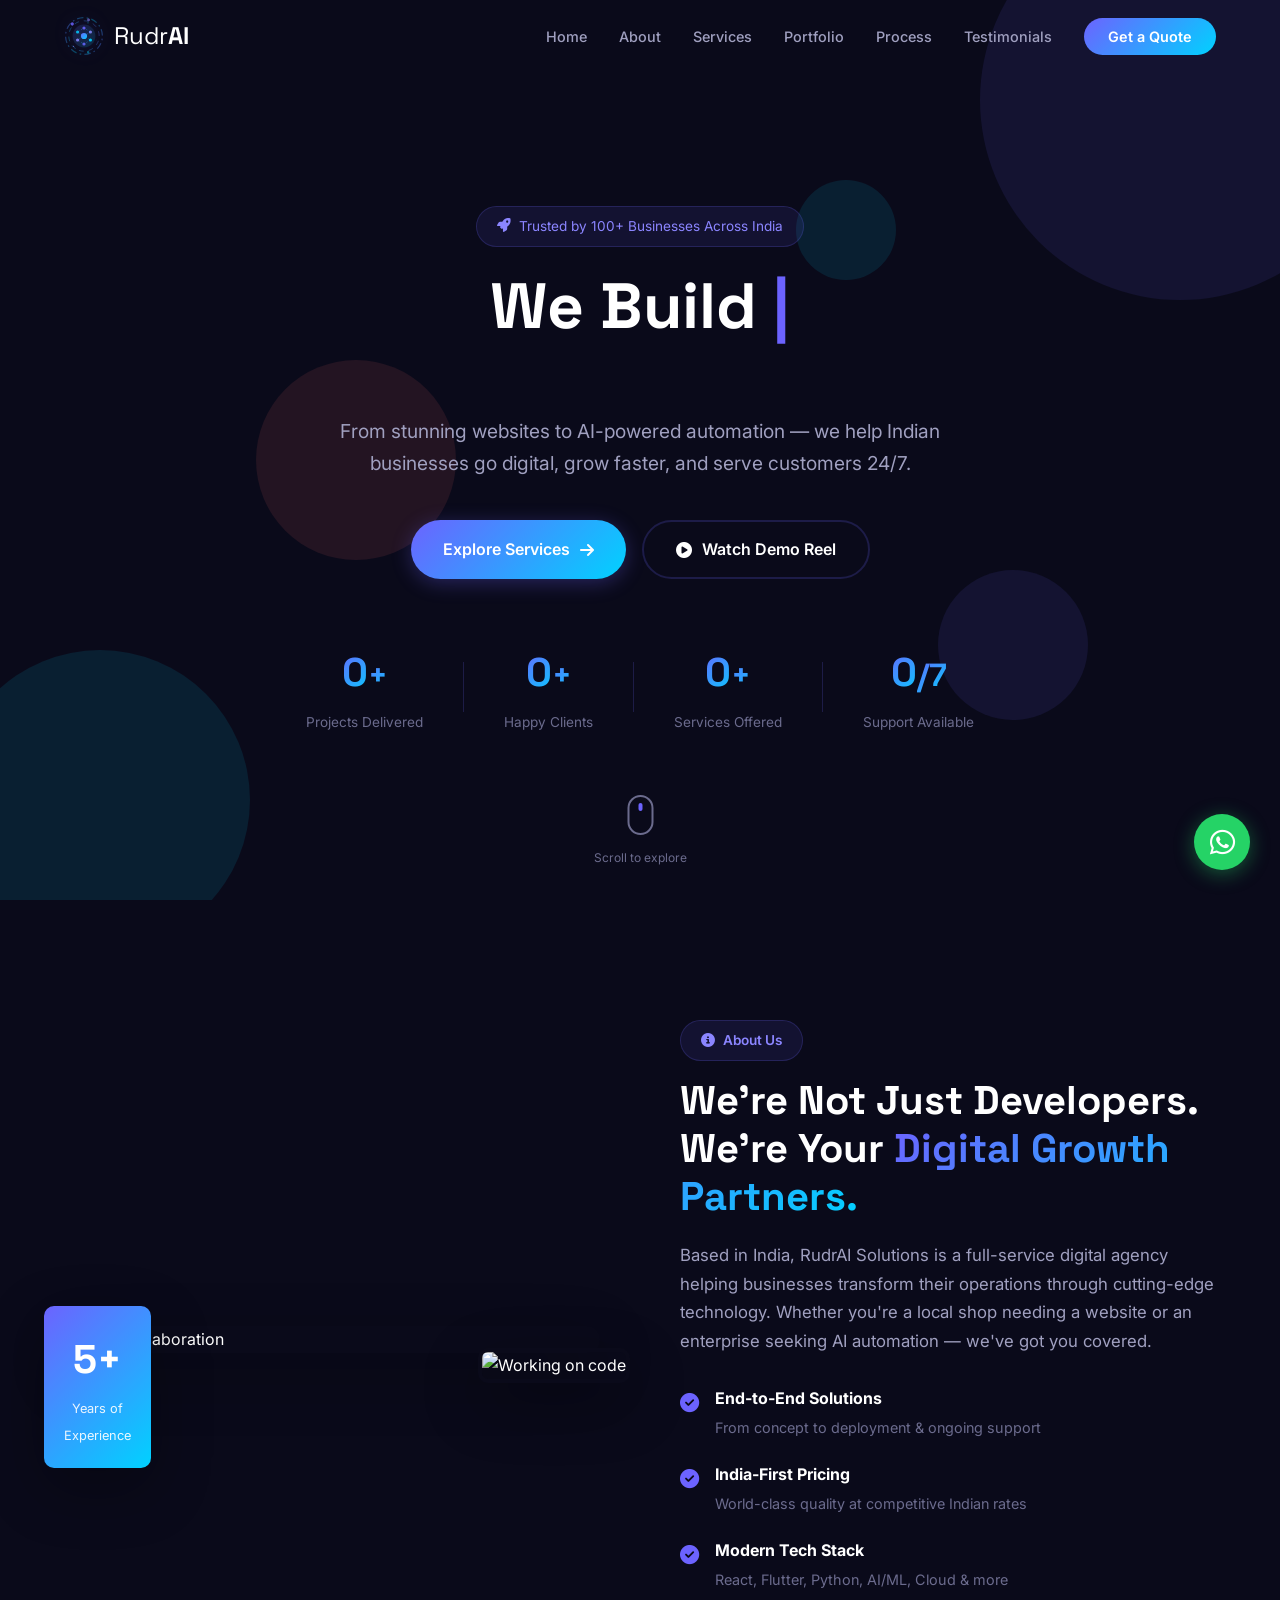
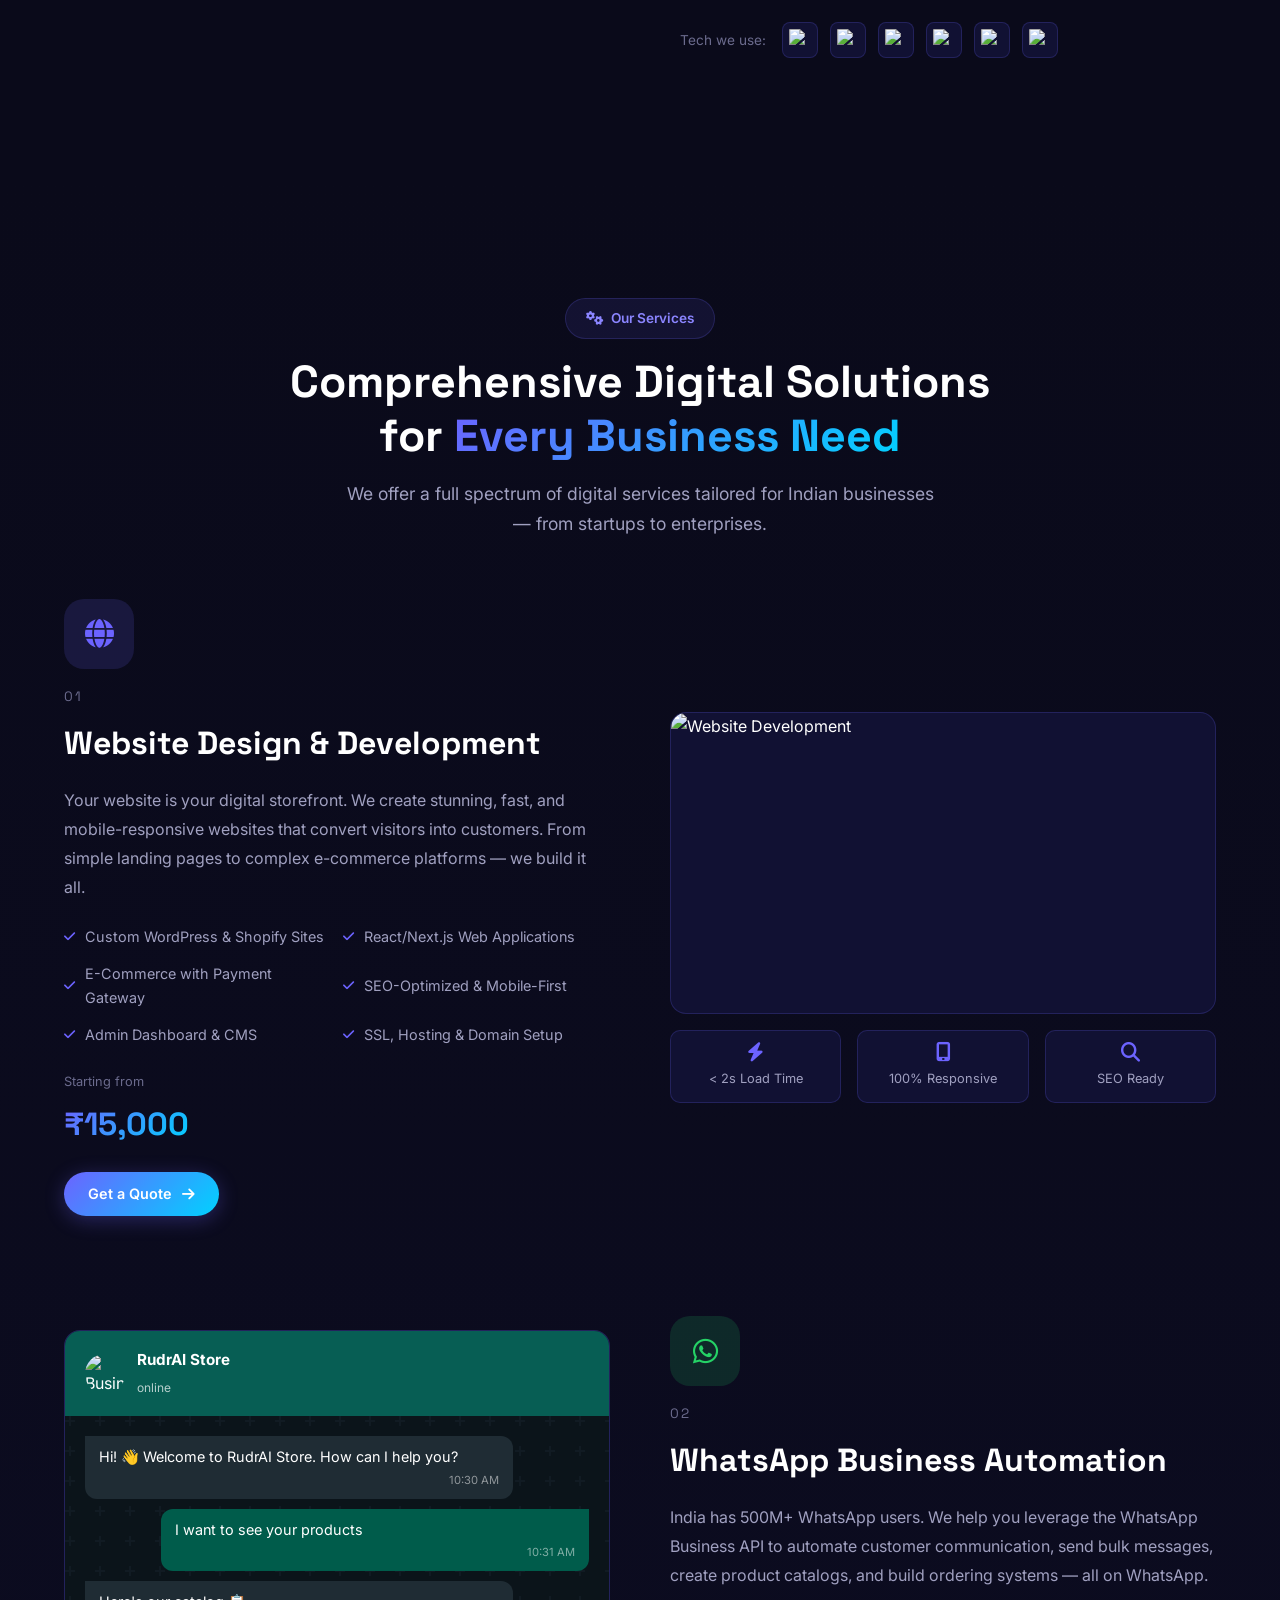
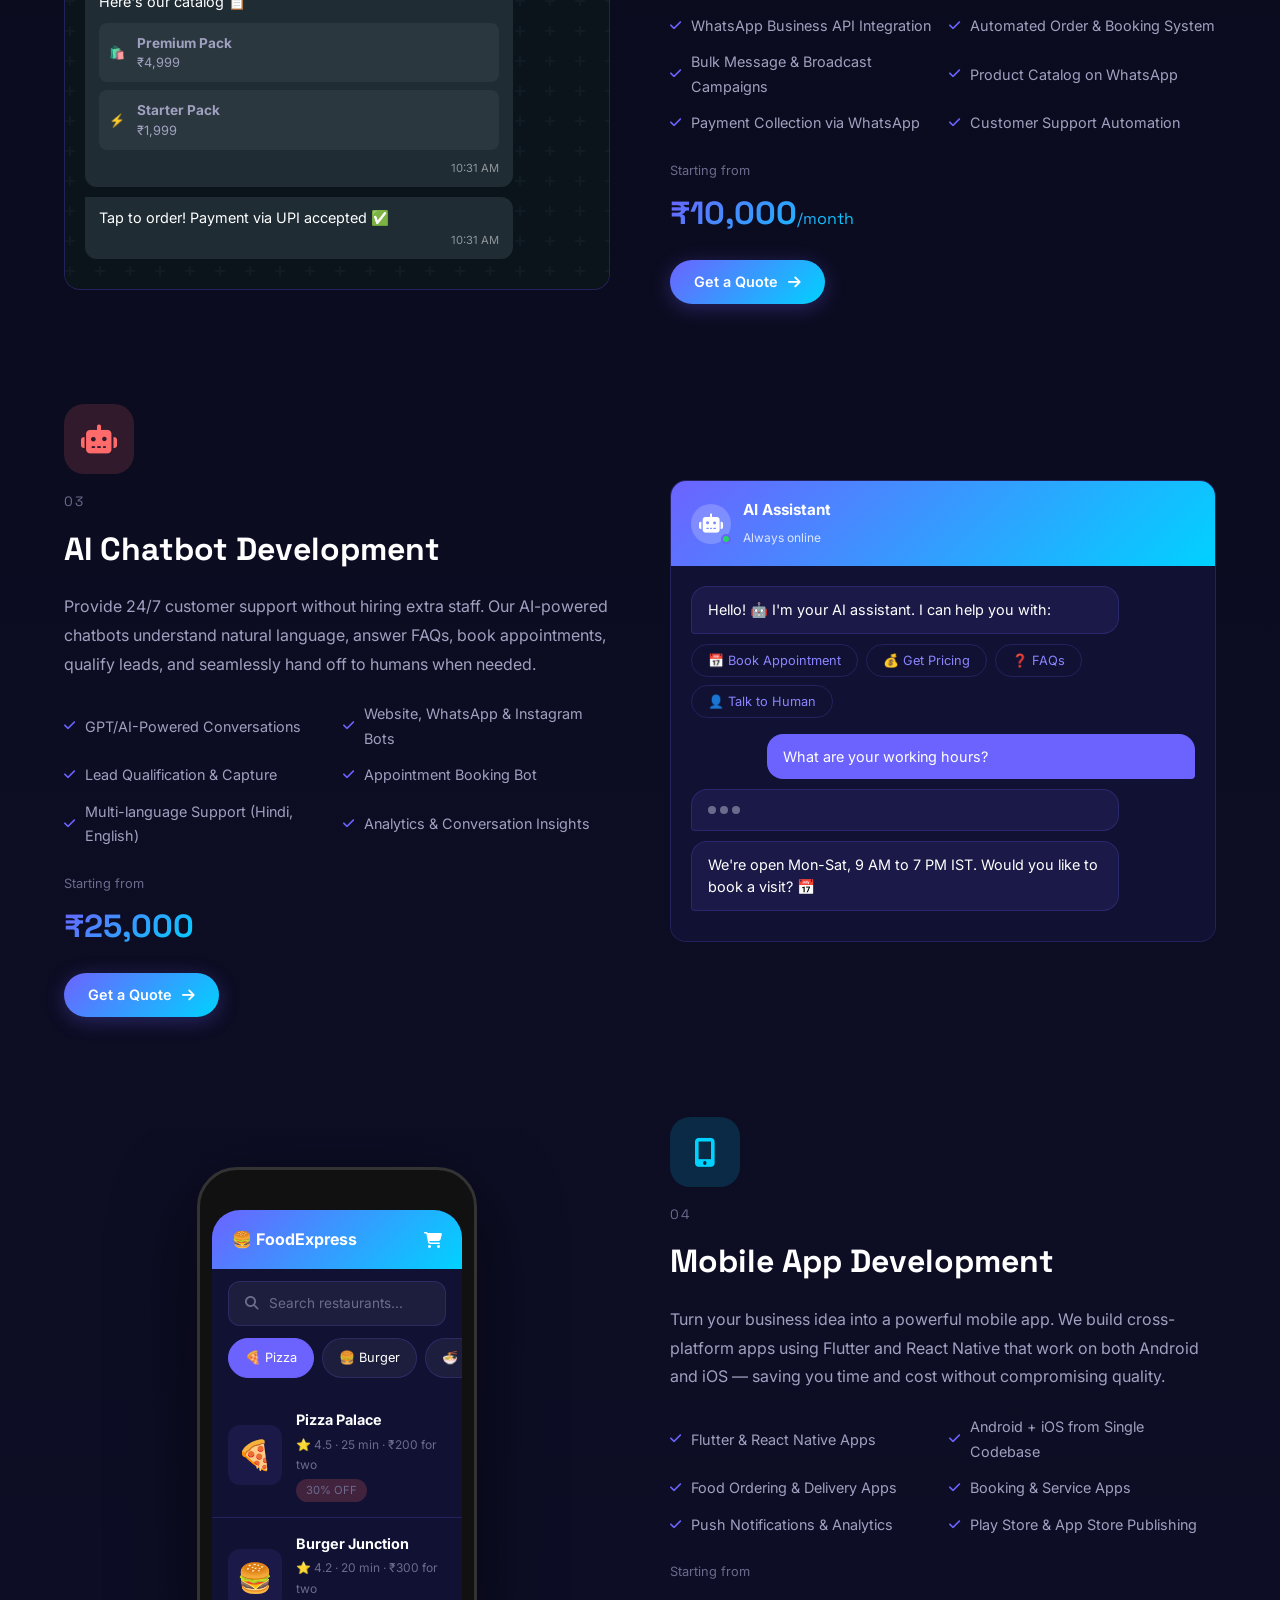
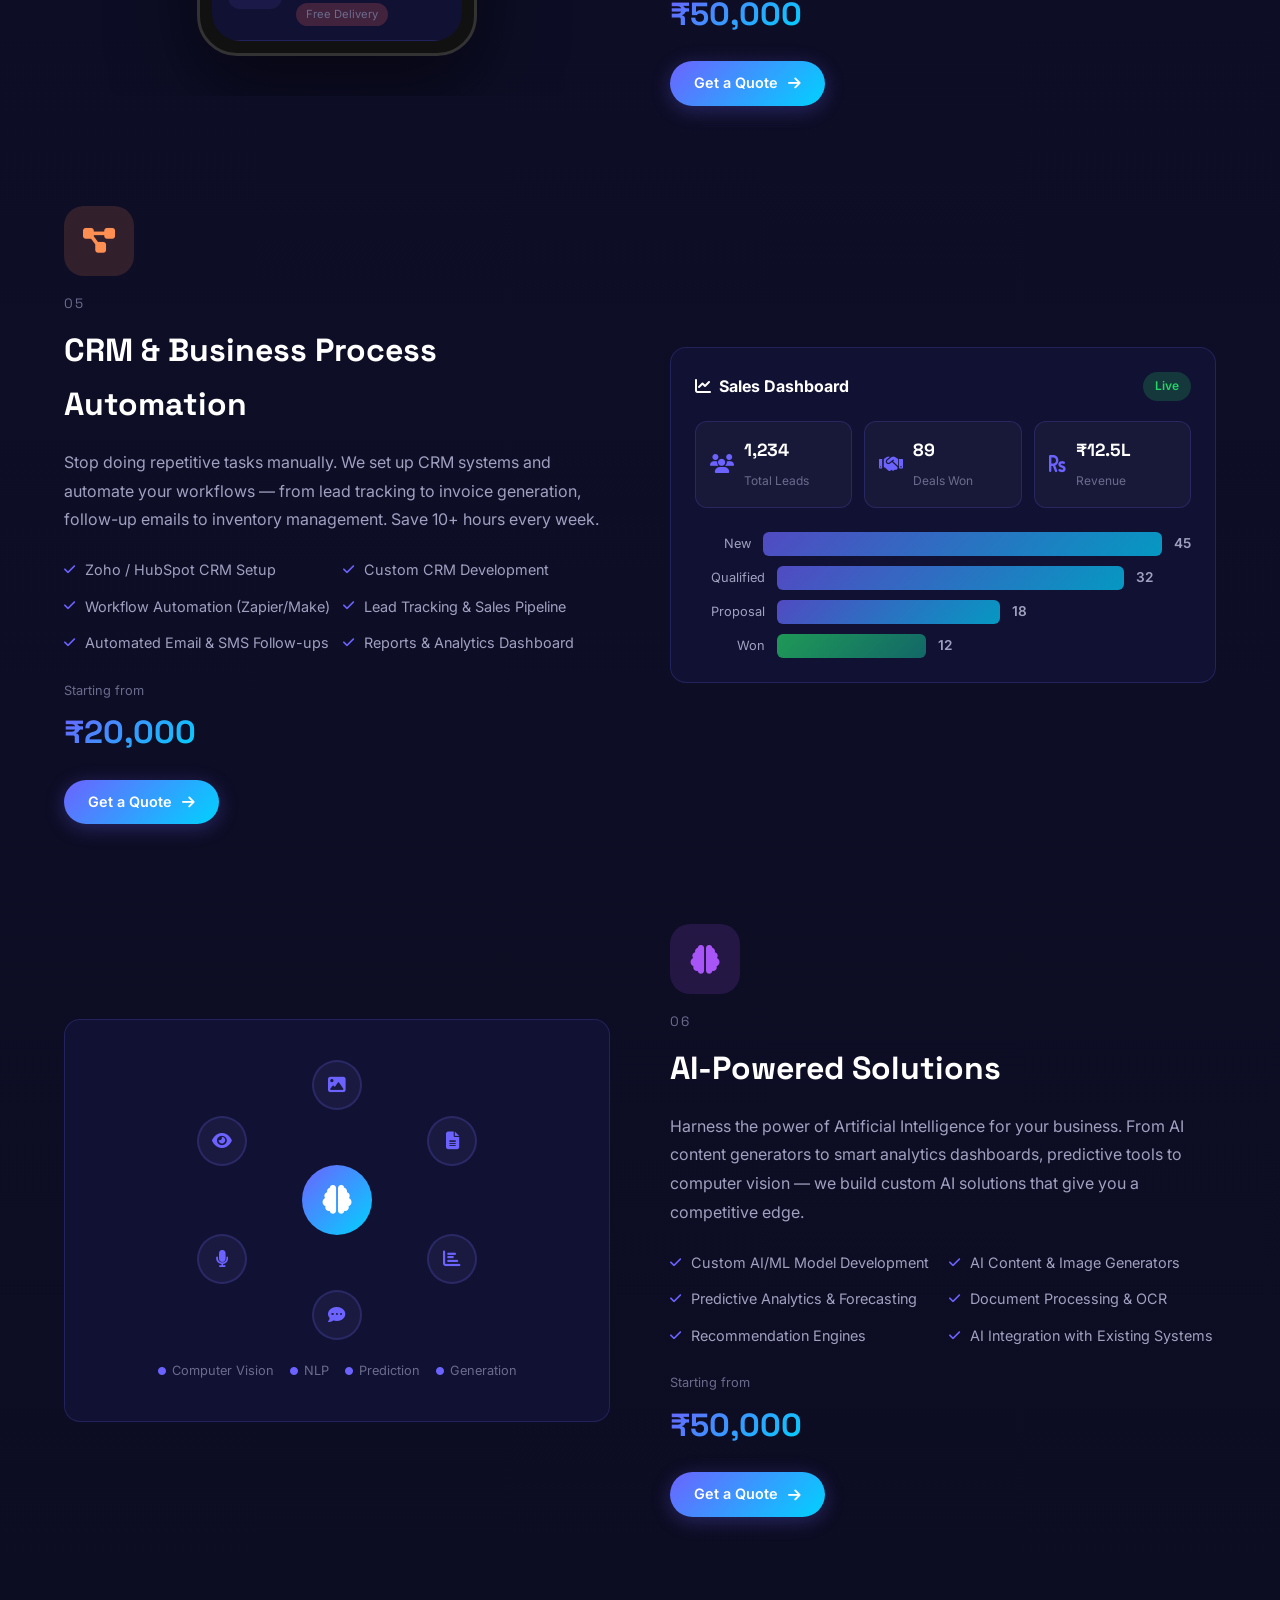
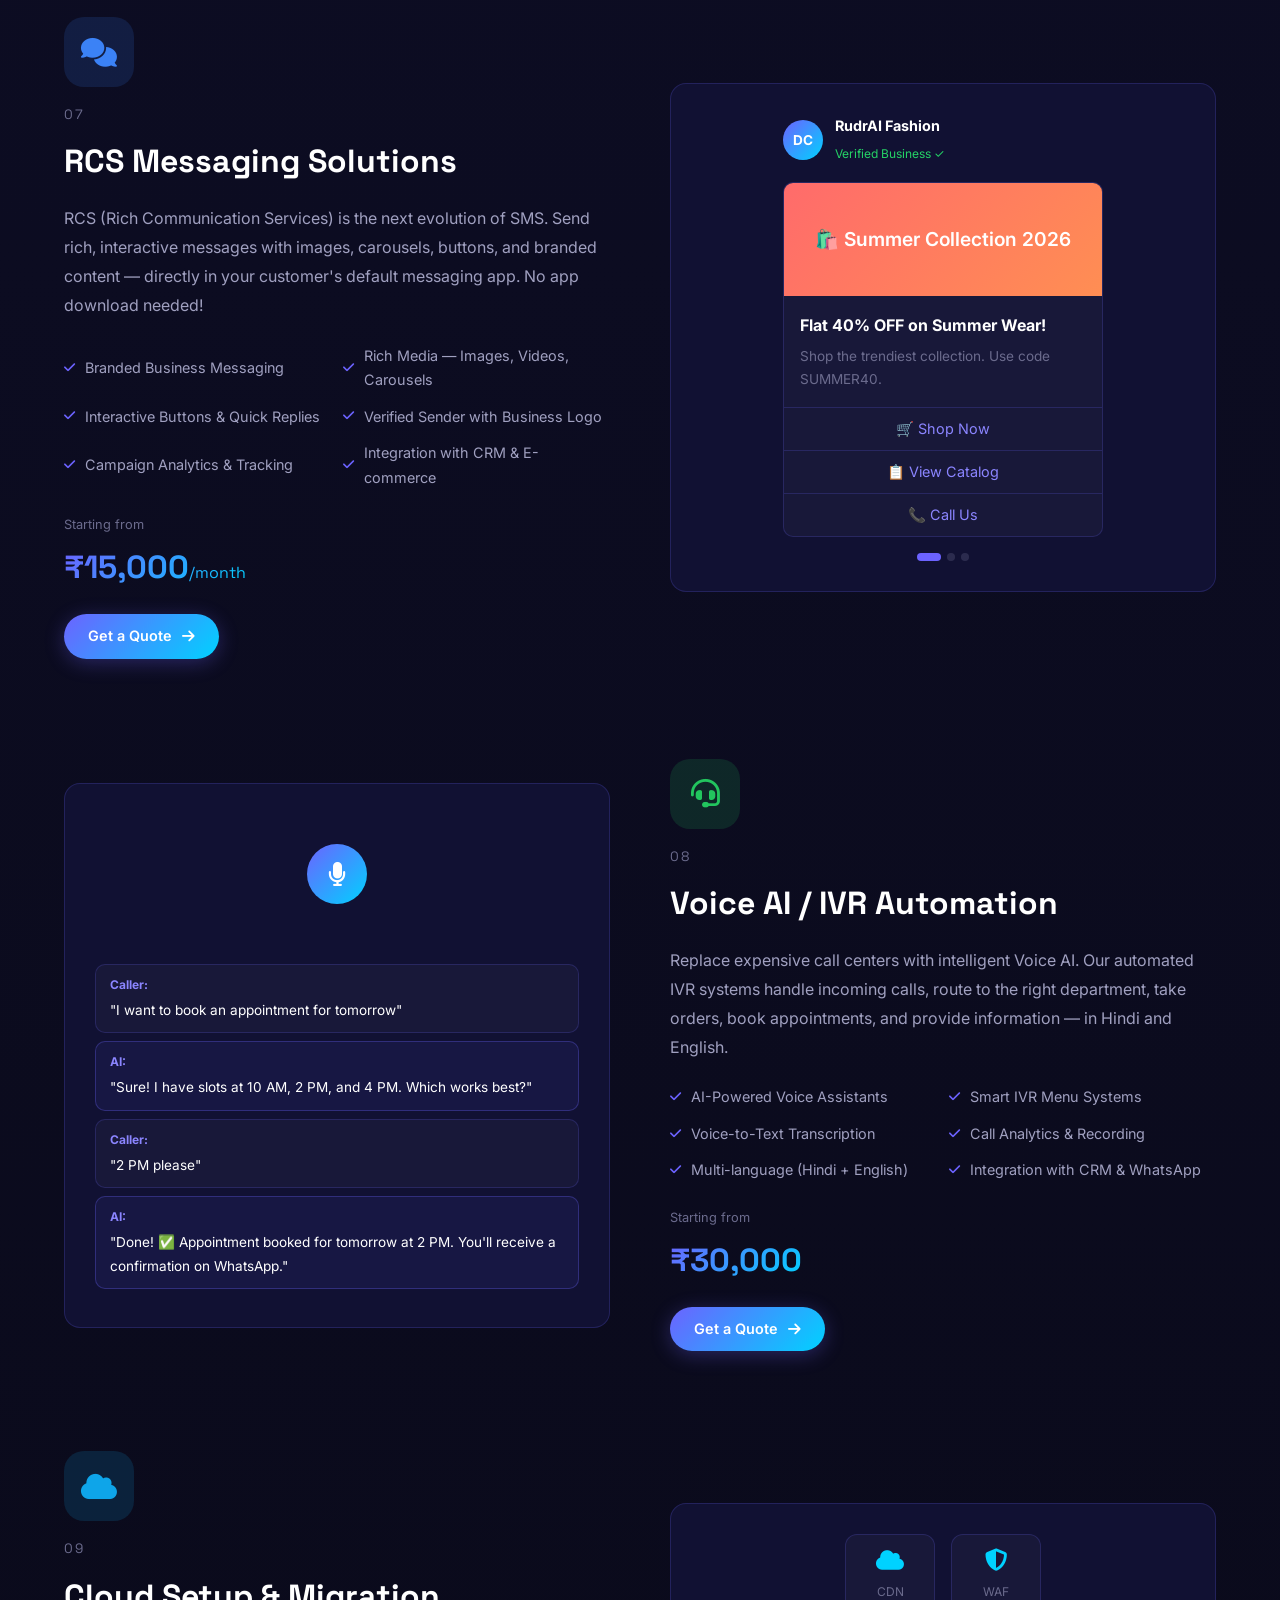
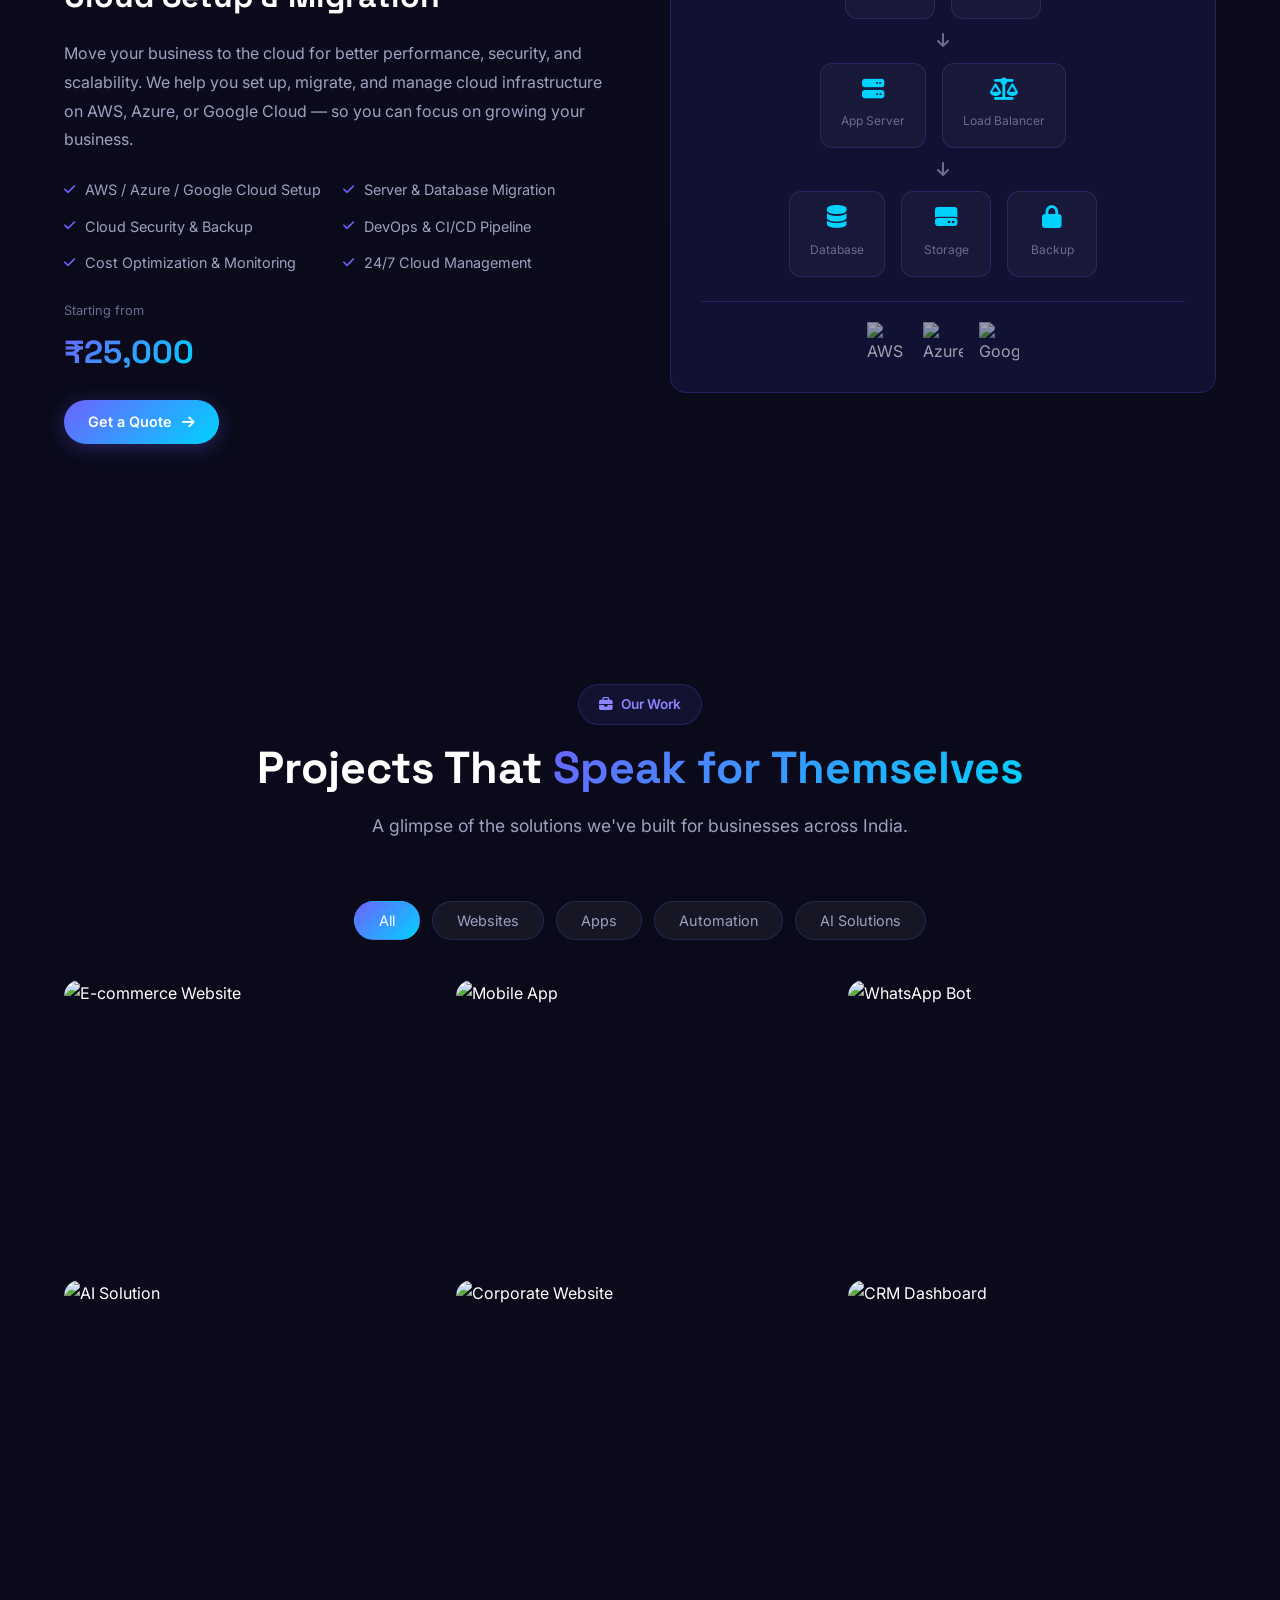
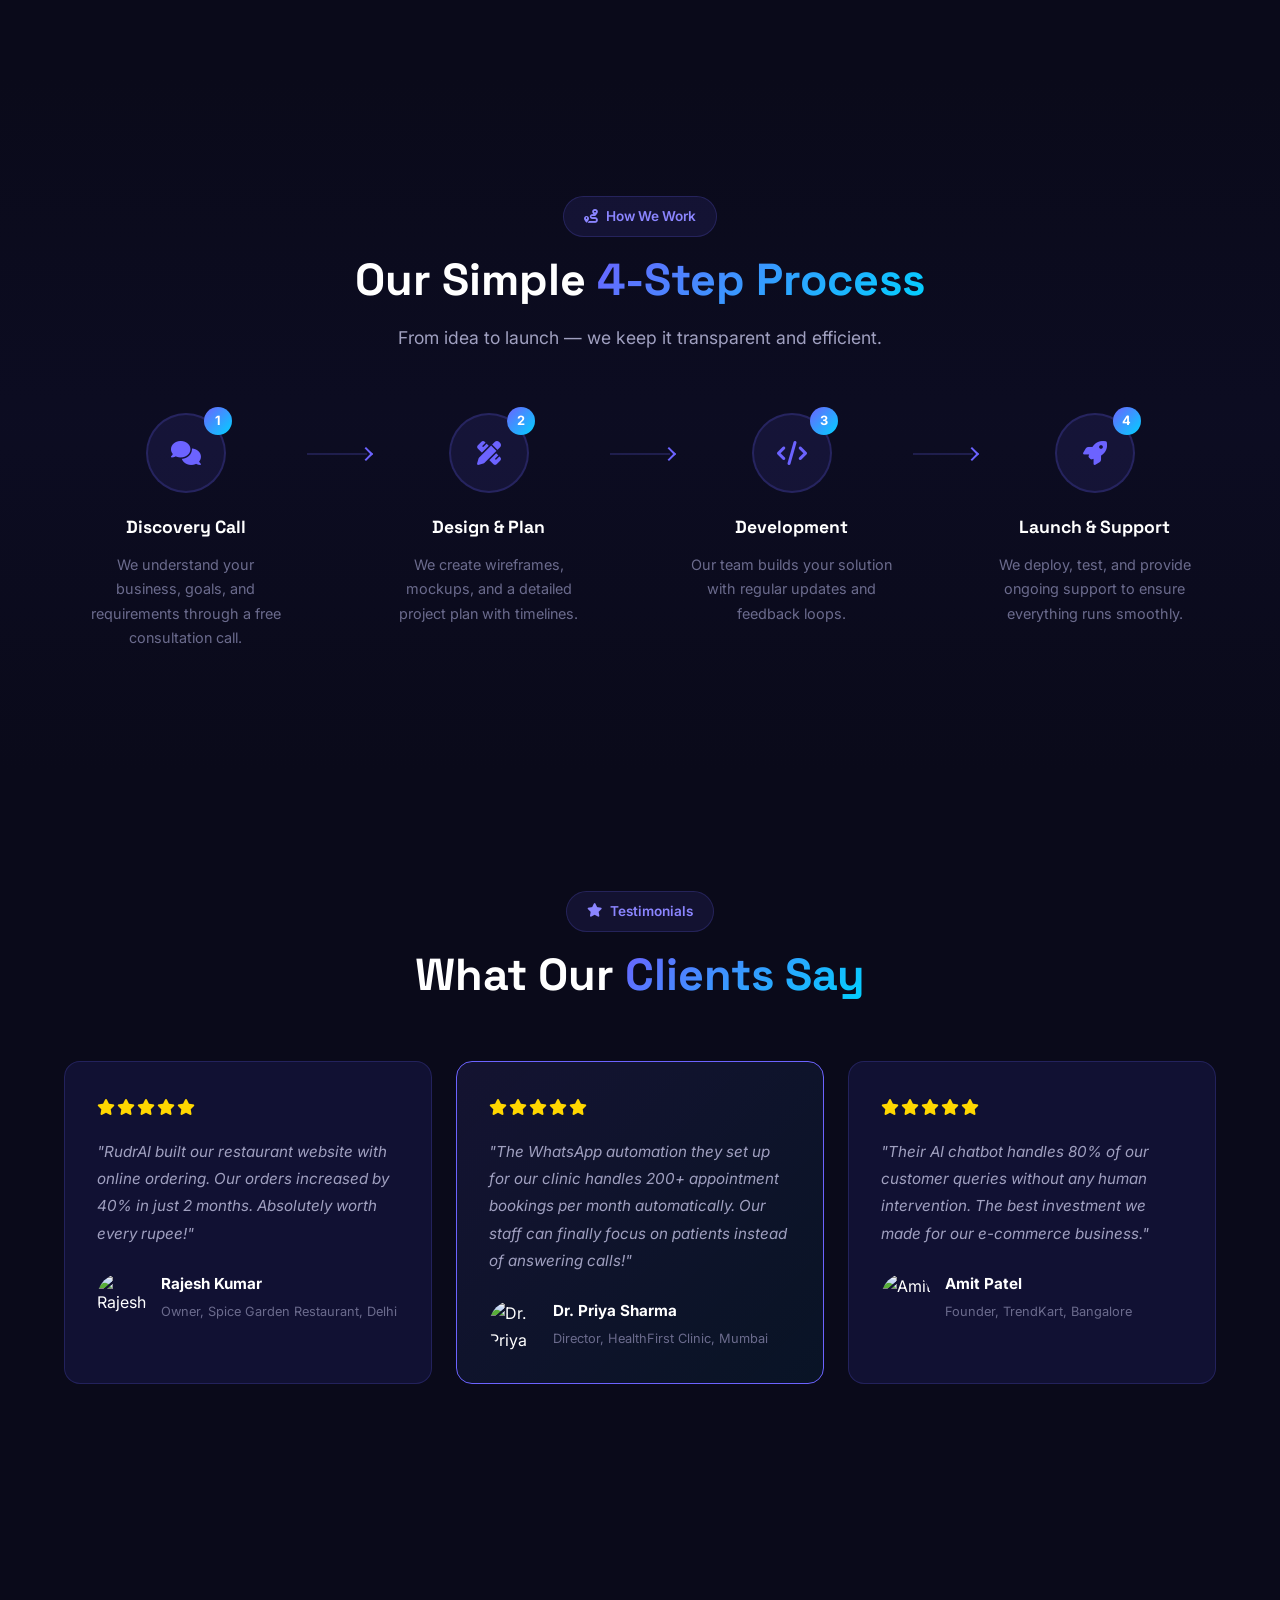
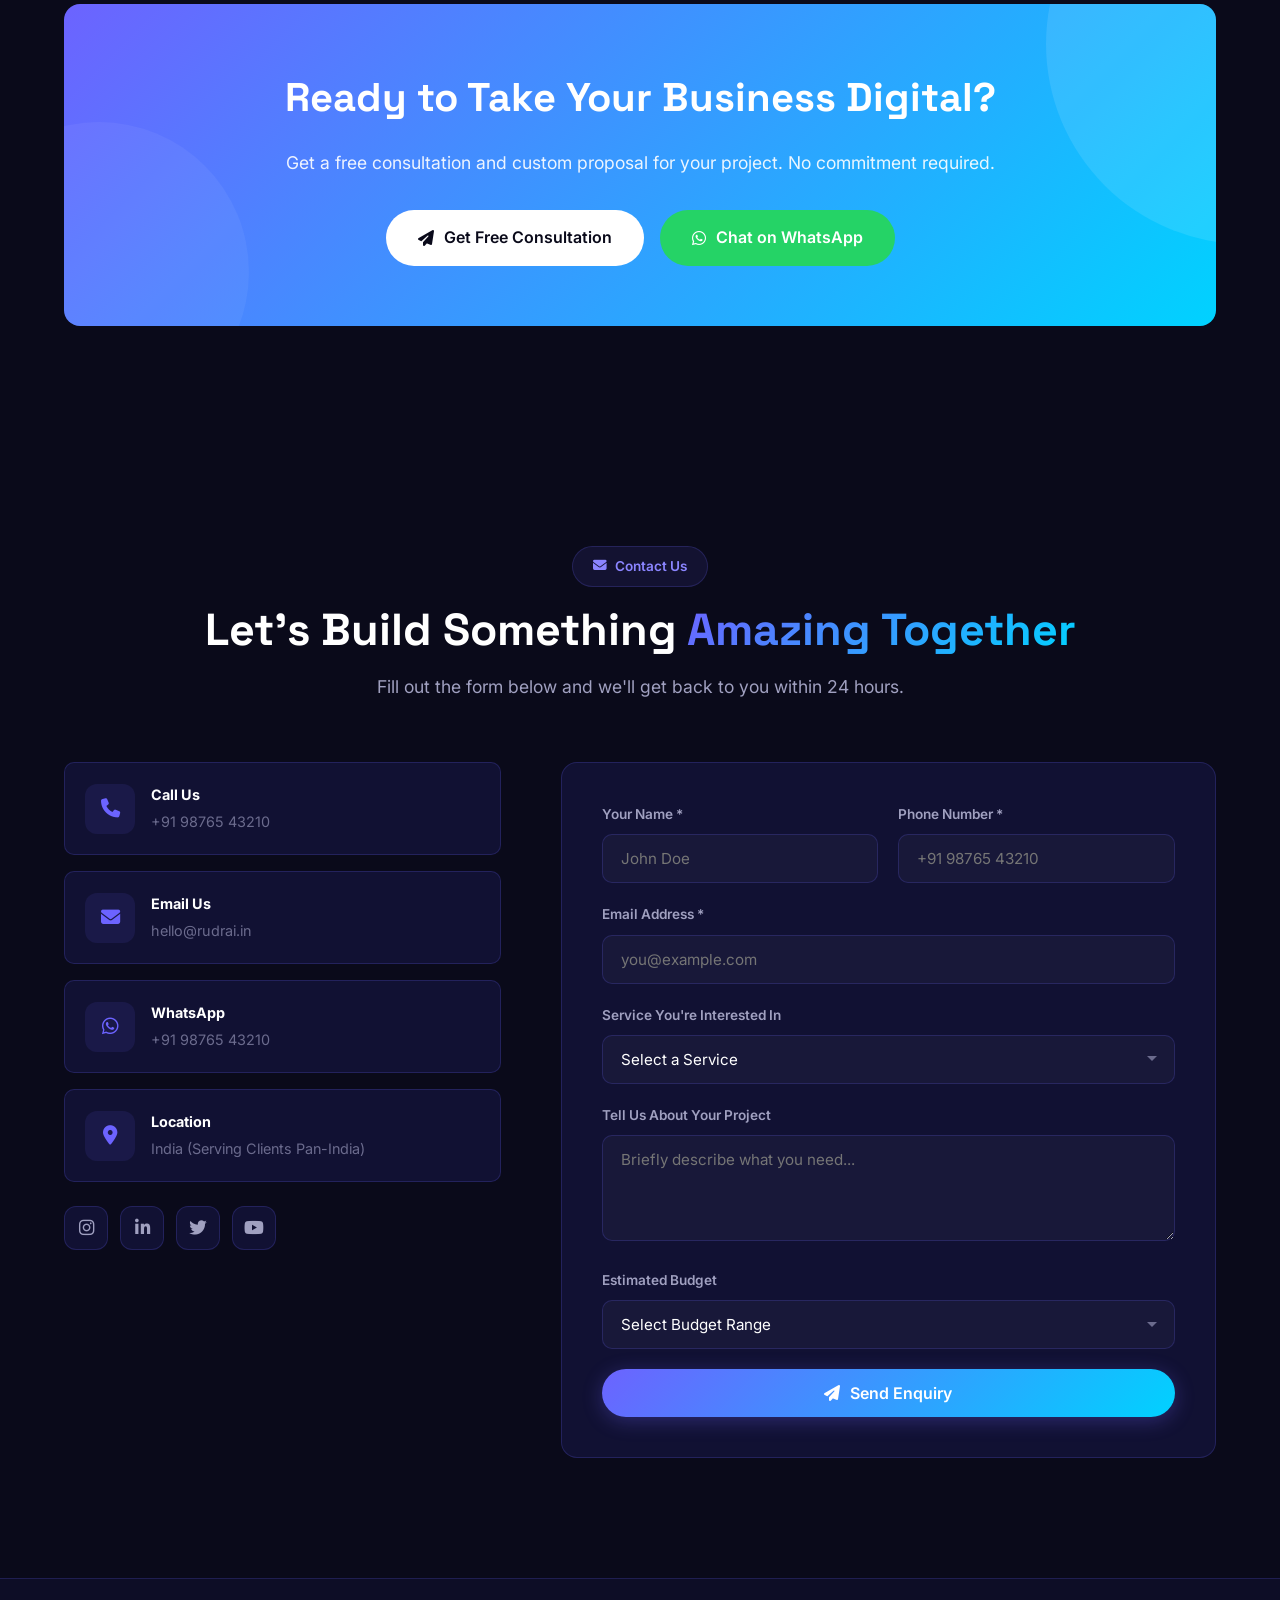
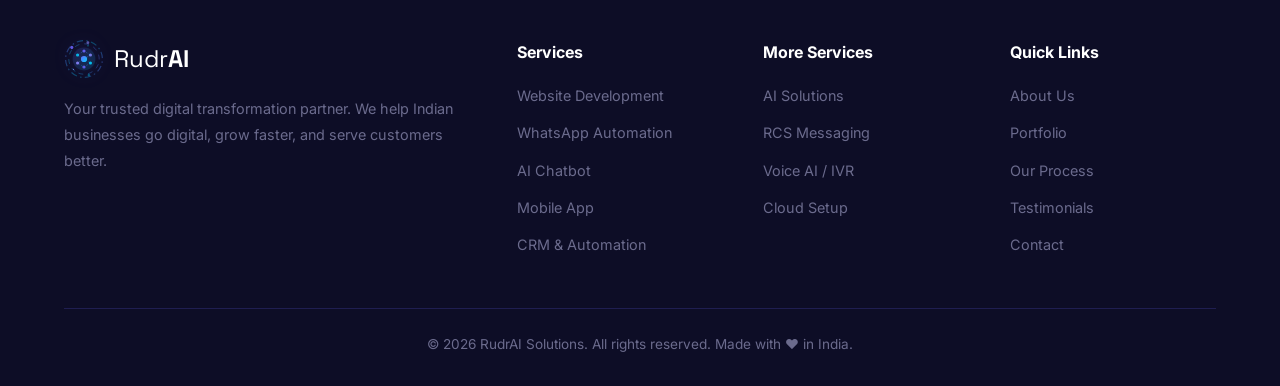
==== index.html @ 47ba0088 "Add animated SVG logo with neural network design + favicon" ====
<!DOCTYPE html>
<html lang="en">
<head>
    <meta charset="UTF-8">
    <meta name="viewport" content="width=device-width, initial-scale=1.0">
    <title>RudrAI Solutions — Digital Transformation Partner</title>
    <link rel="stylesheet" href="css/styles.css">
    <link href="https://fonts.googleapis.com/css2?family=Inter:wght@300;400;500;600;700;800;900&family=Space+Grotesk:wght@400;500;600;700&display=swap" rel="stylesheet">
    <link rel="stylesheet" href="https://cdnjs.cloudflare.com/ajax/libs/font-awesome/6.5.1/css/all.min.css">
    <link rel="stylesheet" href="https://cdnjs.cloudflare.com/ajax/libs/aos/2.3.4/aos.css">
    <link rel="icon" type="image/svg+xml" href="img/favicon.svg">
</head>
<body>
    <!-- Preloader -->
    <div id="preloader">
        <div class="loader">
            <img src="img/logo.svg" alt="RudrAI" class="loader-logo">
            <span>RudrAI</span>
        </div>
    </div>

    <!-- Floating Nav -->
    <nav id="navbar">
        <div class="nav-container">
            <a href="#hero" class="logo">
                <img src="img/logo.svg" alt="RudrAI" class="logo-svg"><span>Rudr<strong>AI</strong></span>
            </a>
            <ul class="nav-links">
                <li><a href="#hero">Home</a></li>
                <li><a href="#about">About</a></li>
                <li><a href="#services">Services</a></li>
                <li><a href="#portfolio">Portfolio</a></li>
                <li><a href="#process">Process</a></li>
                <li><a href="#testimonials">Testimonials</a></li>
                <li><a href="#contact" class="nav-cta">Get a Quote</a></li>
            </ul>
            <div class="hamburger" id="hamburger">
                <span></span>
                <span></span>
                <span></span>
            </div>
        </div>
    </nav>

    <!-- Mobile Menu -->
    <div class="mobile-menu" id="mobileMenu">
        <ul>
            <li><a href="#hero">Home</a></li>
            <li><a href="#about">About</a></li>
            <li><a href="#services">Services</a></li>
            <li><a href="#portfolio">Portfolio</a></li>
            <li><a href="#process">Process</a></li>
            <li><a href="#testimonials">Testimonials</a></li>
            <li><a href="#contact">Get a Quote</a></li>
        </ul>
    </div>

    <!-- ==================== HERO SECTION ==================== -->
    <section id="hero">
        <div class="hero-bg-animation">
            <div class="floating-shapes">
                <div class="shape shape-1"></div>
                <div class="shape shape-2"></div>
                <div class="shape shape-3"></div>
                <div class="shape shape-4"></div>
                <div class="shape shape-5"></div>
            </div>
        </div>
        <div class="hero-content">
            <div class="hero-badge" data-aos="fade-down">
                <i class="fas fa-rocket"></i> Trusted by 100+ Businesses Across India
            </div>
            <h1 data-aos="fade-up" data-aos-delay="100">
                We Build <span class="gradient-text" id="typed-text"></span>
                <span class="cursor">|</span>
            </h1>
            <p class="hero-subtitle" data-aos="fade-up" data-aos-delay="200">
                From stunning websites to AI-powered automation — we help Indian businesses 
                go digital, grow faster, and serve customers 24/7.
            </p>
            <div class="hero-cta" data-aos="fade-up" data-aos-delay="300">
                <a href="#services" class="btn btn-primary">
                    <span>Explore Services</span>
                    <i class="fas fa-arrow-right"></i>
                </a>
                <a href="demo-reel.html" class="btn btn-outline">
                    <i class="fas fa-play-circle"></i>
                    <span>Watch Demo Reel</span>
                </a>
            </div>
            <div class="hero-stats" data-aos="fade-up" data-aos-delay="400">
                <div class="stat">
                    <span class="stat-number" data-count="150">0</span><span class="stat-plus">+</span>
                    <span class="stat-label">Projects Delivered</span>
                </div>
                <div class="stat-divider"></div>
                <div class="stat">
                    <span class="stat-number" data-count="100">0</span><span class="stat-plus">+</span>
                    <span class="stat-label">Happy Clients</span>
                </div>
                <div class="stat-divider"></div>
                <div class="stat">
                    <span class="stat-number" data-count="9">0</span><span class="stat-plus">+</span>
                    <span class="stat-label">Services Offered</span>
                </div>
                <div class="stat-divider"></div>
                <div class="stat">
                    <span class="stat-number" data-count="24">0</span><span class="stat-plus">/7</span>
                    <span class="stat-label">Support Available</span>
                </div>
            </div>
        </div>
        <div class="scroll-indicator">
            <div class="mouse">
                <div class="wheel"></div>
            </div>
            <span>Scroll to explore</span>
        </div>
    </section>

    <!-- ==================== DEMO REEL MODAL ==================== -->
    <div class="video-modal" id="demoModal">
        <div class="modal-overlay"></div>
        <div class="modal-content">
            <button class="modal-close" id="closeModal"><i class="fas fa-times"></i></button>
            <div class="video-wrapper">
                <iframe id="demoVideo" src="" frameborder="0" allow="autoplay; encrypted-media" allowfullscreen></iframe>
            </div>
        </div>
    </div>

    <!-- ==================== ABOUT SECTION ==================== -->
    <section id="about">
        <div class="container">
            <div class="about-grid">
                <div class="about-visual" data-aos="fade-right">
                    <div class="about-image-stack">
                        <img src="https://images.unsplash.com/photo-1522071820081-009f0129c71c?w=600&h=400&fit=crop" alt="Team collaboration" class="about-img-main">
                        <img src="https://images.unsplash.com/photo-1553877522-43269d4ea984?w=300&h=200&fit=crop" alt="Working on code" class="about-img-float">
                        <div class="experience-badge">
                            <span class="exp-number">5+</span>
                            <span class="exp-text">Years of<br>Experience</span>
                        </div>
                    </div>
                </div>
                <div class="about-content" data-aos="fade-left">
                    <span class="section-tag"><i class="fas fa-info-circle"></i> About Us</span>
                    <h2>We're Not Just Developers.<br>We're Your <span class="gradient-text">Digital Growth Partners.</span></h2>
                    <p class="about-description">
                        Based in India, RudrAI Solutions is a full-service digital agency helping businesses 
                        transform their operations through cutting-edge technology. Whether you're a local shop 
                        needing a website or an enterprise seeking AI automation — we've got you covered.
                    </p>
                    <div class="about-features">
                        <div class="about-feature">
                            <div class="feature-icon"><i class="fas fa-check-circle"></i></div>
                            <div>
                                <h4>End-to-End Solutions</h4>
                                <p>From concept to deployment & ongoing support</p>
                            </div>
                        </div>
                        <div class="about-feature">
                            <div class="feature-icon"><i class="fas fa-check-circle"></i></div>
                            <div>
                                <h4>India-First Pricing</h4>
                                <p>World-class quality at competitive Indian rates</p>
                            </div>
                        </div>
                        <div class="about-feature">
                            <div class="feature-icon"><i class="fas fa-check-circle"></i></div>
                            <div>
                                <h4>Modern Tech Stack</h4>
                                <p>React, Flutter, Python, AI/ML, Cloud & more</p>
                            </div>
                        </div>
                    </div>
                    <div class="tech-stack">
                        <span>Tech we use:</span>
                        <div class="tech-icons">
                            <img src="https://cdn.jsdelivr.net/gh/devicons/devicon/icons/react/react-original.svg" alt="React" title="React">
                            <img src="https://cdn.jsdelivr.net/gh/devicons/devicon/icons/flutter/flutter-original.svg" alt="Flutter" title="Flutter">
                            <img src="https://cdn.jsdelivr.net/gh/devicons/devicon/icons/python/python-original.svg" alt="Python" title="Python">
                            <img src="https://cdn.jsdelivr.net/gh/devicons/devicon/icons/nodejs/nodejs-original.svg" alt="Node.js" title="Node.js">
                            <img src="https://cdn.jsdelivr.net/gh/devicons/devicon/icons/amazonwebservices/amazonwebservices-plain-wordmark.svg" alt="AWS" title="AWS">
                            <img src="https://cdn.jsdelivr.net/gh/devicons/devicon/icons/firebase/firebase-plain.svg" alt="Firebase" title="Firebase">
                        </div>
                    </div>
                </div>
            </div>
        </div>
    </section>

    <!-- ==================== SERVICES SECTION ==================== -->
    <section id="services">
        <div class="container">
            <div class="section-header" data-aos="fade-up">
                <span class="section-tag"><i class="fas fa-cogs"></i> Our Services</span>
                <h2>Comprehensive Digital Solutions<br>for <span class="gradient-text">Every Business Need</span></h2>
                <p>We offer a full spectrum of digital services tailored for Indian businesses — from startups to enterprises.</p>
            </div>

            <!-- Service 1: Website Design & Development -->
            <div class="service-detail" id="service-web" data-aos="fade-up">
                <div class="service-detail-content">
                    <div class="service-info">
                        <div class="service-icon-large">
                            <i class="fas fa-globe"></i>
                        </div>
                        <span class="service-number">01</span>
                        <h3>Website Design & Development</h3>
                        <p class="service-desc">
                            Your website is your digital storefront. We create stunning, fast, and mobile-responsive 
                            websites that convert visitors into customers. From simple landing pages to complex 
                            e-commerce platforms — we build it all.
                        </p>
                        <div class="service-features">
                            <div class="sf-item"><i class="fas fa-check"></i> Custom WordPress & Shopify Sites</div>
                            <div class="sf-item"><i class="fas fa-check"></i> React/Next.js Web Applications</div>
                            <div class="sf-item"><i class="fas fa-check"></i> E-Commerce with Payment Gateway</div>
                            <div class="sf-item"><i class="fas fa-check"></i> SEO-Optimized & Mobile-First</div>
                            <div class="sf-item"><i class="fas fa-check"></i> Admin Dashboard & CMS</div>
                            <div class="sf-item"><i class="fas fa-check"></i> SSL, Hosting & Domain Setup</div>
                        </div>
                        <div class="service-pricing">
                            <span class="price-label">Starting from</span>
                            <span class="price">₹15,000</span>
                        </div>
                        <a href="#contact" class="btn btn-primary btn-sm">Get a Quote <i class="fas fa-arrow-right"></i></a>
                    </div>
                    <div class="service-visual">
                        <div class="service-mockup">
                            <img src="https://images.unsplash.com/photo-1547658719-da2b51169166?w=600&h=400&fit=crop" alt="Website Development">
                            <div class="mockup-overlay">
                                <div class="play-btn" data-video="https://www.youtube.com/embed/FN7ALfpGxiI">
                                    <i class="fas fa-play"></i>
                                </div>
                                <span>Watch Demo</span>
                            </div>
                        </div>
                        <div class="service-mini-stats">
                            <div class="mini-stat">
                                <i class="fas fa-bolt"></i>
                                <span>< 2s Load Time</span>
                            </div>
                            <div class="mini-stat">
                                <i class="fas fa-mobile-alt"></i>
                                <span>100% Responsive</span>
                            </div>
                            <div class="mini-stat">
                                <i class="fas fa-search"></i>
                                <span>SEO Ready</span>
                            </div>
                        </div>
                    </div>
                </div>
            </div>

            <!-- Service 2: WhatsApp Business Automation -->
            <div class="service-detail reverse" id="service-whatsapp" data-aos="fade-up">
                <div class="service-detail-content">
                    <div class="service-info">
                        <div class="service-icon-large whatsapp">
                            <i class="fab fa-whatsapp"></i>
                        </div>
                        <span class="service-number">02</span>
                        <h3>WhatsApp Business Automation</h3>
                        <p class="service-desc">
                            India has 500M+ WhatsApp users. We help you leverage the WhatsApp Business API to 
                            automate customer communication, send bulk messages, create product catalogs, 
                            and build ordering systems — all on WhatsApp.
                        </p>
                        <div class="service-features">
                            <div class="sf-item"><i class="fas fa-check"></i> WhatsApp Business API Integration</div>
                            <div class="sf-item"><i class="fas fa-check"></i> Automated Order & Booking System</div>
                            <div class="sf-item"><i class="fas fa-check"></i> Bulk Message & Broadcast Campaigns</div>
                            <div class="sf-item"><i class="fas fa-check"></i> Product Catalog on WhatsApp</div>
                            <div class="sf-item"><i class="fas fa-check"></i> Payment Collection via WhatsApp</div>
                            <div class="sf-item"><i class="fas fa-check"></i> Customer Support Automation</div>
                        </div>
                        <div class="service-pricing">
                            <span class="price-label">Starting from</span>
                            <span class="price">₹10,000<span class="price-period">/month</span></span>
                        </div>
                        <a href="#contact" class="btn btn-primary btn-sm">Get a Quote <i class="fas fa-arrow-right"></i></a>
                    </div>
                    <div class="service-visual">
                        <div class="service-mockup whatsapp-mock">
                            <div class="whatsapp-chat-demo">
                                <div class="wa-header">
                                    <img src="https://images.unsplash.com/photo-1599566150163-29194dcabd36?w=40&h=40&fit=crop" alt="Business">
                                    <div>
                                        <strong>RudrAI Store</strong>
                                        <small>online</small>
                                    </div>
                                </div>
                                <div class="wa-messages">
                                    <div class="wa-msg received">
                                        <p>Hi! 👋 Welcome to RudrAI Store. How can I help you?</p>
                                        <span class="wa-time">10:30 AM</span>
                                    </div>
                                    <div class="wa-msg sent">
                                        <p>I want to see your products</p>
                                        <span class="wa-time">10:31 AM</span>
                                    </div>
                                    <div class="wa-msg received">
                                        <p>Here's our catalog 📋</p>
                                        <div class="wa-catalog">
                                            <div class="catalog-item">
                                                <div class="catalog-img">🛍️</div>
                                                <div><strong>Premium Pack</strong><br>₹4,999</div>
                                            </div>
                                            <div class="catalog-item">
                                                <div class="catalog-img">⚡</div>
                                                <div><strong>Starter Pack</strong><br>₹1,999</div>
                                            </div>
                                        </div>
                                        <span class="wa-time">10:31 AM</span>
                                    </div>
                                    <div class="wa-msg received">
                                        <p>Tap to order! Payment via UPI accepted ✅</p>
                                        <span class="wa-time">10:31 AM</span>
                                    </div>
                                </div>
                            </div>
                        </div>
                    </div>
                </div>
            </div>

            <!-- Service 3: AI Chatbot Development -->
            <div class="service-detail" id="service-chatbot" data-aos="fade-up">
                <div class="service-detail-content">
                    <div class="service-info">
                        <div class="service-icon-large chatbot">
                            <i class="fas fa-robot"></i>
                        </div>
                        <span class="service-number">03</span>
                        <h3>AI Chatbot Development</h3>
                        <p class="service-desc">
                            Provide 24/7 customer support without hiring extra staff. Our AI-powered chatbots 
                            understand natural language, answer FAQs, book appointments, qualify leads, 
                            and seamlessly hand off to humans when needed.
                        </p>
                        <div class="service-features">
                            <div class="sf-item"><i class="fas fa-check"></i> GPT/AI-Powered Conversations</div>
                            <div class="sf-item"><i class="fas fa-check"></i> Website, WhatsApp & Instagram Bots</div>
                            <div class="sf-item"><i class="fas fa-check"></i> Lead Qualification & Capture</div>
                            <div class="sf-item"><i class="fas fa-check"></i> Appointment Booking Bot</div>
                            <div class="sf-item"><i class="fas fa-check"></i> Multi-language Support (Hindi, English)</div>
                            <div class="sf-item"><i class="fas fa-check"></i> Analytics & Conversation Insights</div>
                        </div>
                        <div class="service-pricing">
                            <span class="price-label">Starting from</span>
                            <span class="price">₹25,000</span>
                        </div>
                        <a href="#contact" class="btn btn-primary btn-sm">Get a Quote <i class="fas fa-arrow-right"></i></a>
                    </div>
                    <div class="service-visual">
                        <div class="service-mockup">
                            <div class="chatbot-demo">
                                <div class="bot-header">
                                    <div class="bot-avatar">
                                        <i class="fas fa-robot"></i>
                                        <span class="online-dot"></span>
                                    </div>
                                    <div>
                                        <strong>AI Assistant</strong>
                                        <small>Always online</small>
                                    </div>
                                </div>
                                <div class="bot-messages">
                                    <div class="bot-msg bot">
                                        <p>Hello! 🤖 I'm your AI assistant. I can help you with:</p>
                                    </div>
                                    <div class="bot-quick-replies">
                                        <button>📅 Book Appointment</button>
                                        <button>💰 Get Pricing</button>
                                        <button>❓ FAQs</button>
                                        <button>👤 Talk to Human</button>
                                    </div>
                                    <div class="bot-msg user">
                                        <p>What are your working hours?</p>
                                    </div>
                                    <div class="bot-msg bot">
                                        <div class="typing-indicator">
                                            <span></span><span></span><span></span>
                                        </div>
                                    </div>
                                    <div class="bot-msg bot delayed">
                                        <p>We're open Mon-Sat, 9 AM to 7 PM IST. Would you like to book a visit? 📅</p>
                                    </div>
                                </div>
                            </div>
                        </div>
                    </div>
                </div>
            </div>

            <!-- Service 4: Mobile App Development -->
            <div class="service-detail reverse" id="service-app" data-aos="fade-up">
                <div class="service-detail-content">
                    <div class="service-info">
                        <div class="service-icon-large app">
                            <i class="fas fa-mobile-alt"></i>
                        </div>
                        <span class="service-number">04</span>
                        <h3>Mobile App Development</h3>
                        <p class="service-desc">
                            Turn your business idea into a powerful mobile app. We build cross-platform apps 
                            using Flutter and React Native that work on both Android and iOS — saving you 
                            time and cost without compromising quality.
                        </p>
                        <div class="service-features">
                            <div class="sf-item"><i class="fas fa-check"></i> Flutter & React Native Apps</div>
                            <div class="sf-item"><i class="fas fa-check"></i> Android + iOS from Single Codebase</div>
                            <div class="sf-item"><i class="fas fa-check"></i> Food Ordering & Delivery Apps</div>
                            <div class="sf-item"><i class="fas fa-check"></i> Booking & Service Apps</div>
                            <div class="sf-item"><i class="fas fa-check"></i> Push Notifications & Analytics</div>
                            <div class="sf-item"><i class="fas fa-check"></i> Play Store & App Store Publishing</div>
                        </div>
                        <div class="service-pricing">
                            <span class="price-label">Starting from</span>
                            <span class="price">₹50,000</span>
                        </div>
                        <a href="#contact" class="btn btn-primary btn-sm">Get a Quote <i class="fas fa-arrow-right"></i></a>
                    </div>
                    <div class="service-visual">
                        <div class="service-mockup phone-mockup">
                            <div class="phone-frame">
                                <div class="phone-notch"></div>
                                <div class="phone-screen">
                                    <div class="app-screen">
                                        <div class="app-header-demo">
                                            <span>🍔 FoodExpress</span>
                                            <i class="fas fa-shopping-cart"></i>
                                        </div>
                                        <div class="app-search">
                                            <i class="fas fa-search"></i>
                                            <span>Search restaurants...</span>
                                        </div>
                                        <div class="app-categories">
                                            <span class="app-cat active">🍕 Pizza</span>
                                            <span class="app-cat">🍔 Burger</span>
                                            <span class="app-cat">🍜 Chinese</span>
                                        </div>
                                        <div class="app-card">
                                            <div class="app-card-img">🍕</div>
                                            <div class="app-card-info">
                                                <strong>Pizza Palace</strong>
                                                <span>⭐ 4.5 · 25 min · ₹200 for two</span>
                                                <span class="app-tag">30% OFF</span>
                                            </div>
                                        </div>
                                        <div class="app-card">
                                            <div class="app-card-img">🍔</div>
                                            <div class="app-card-info">
                                                <strong>Burger Junction</strong>
                                                <span>⭐ 4.2 · 20 min · ₹300 for two</span>
                                                <span class="app-tag">Free Delivery</span>
                                            </div>
                                        </div>
                                    </div>
                                </div>
                            </div>
                        </div>
                    </div>
                </div>
            </div>

            <!-- Service 5: CRM & Business Process Automation -->
            <div class="service-detail" id="service-crm" data-aos="fade-up">
                <div class="service-detail-content">
                    <div class="service-info">
                        <div class="service-icon-large crm">
                            <i class="fas fa-project-diagram"></i>
                        </div>
                        <span class="service-number">05</span>
                        <h3>CRM & Business Process Automation</h3>
                        <p class="service-desc">
                            Stop doing repetitive tasks manually. We set up CRM systems and automate your 
                            workflows — from lead tracking to invoice generation, follow-up emails to 
                            inventory management. Save 10+ hours every week.
                        </p>
                        <div class="service-features">
                            <div class="sf-item"><i class="fas fa-check"></i> Zoho / HubSpot CRM Setup</div>
                            <div class="sf-item"><i class="fas fa-check"></i> Custom CRM Development</div>
                            <div class="sf-item"><i class="fas fa-check"></i> Workflow Automation (Zapier/Make)</div>
                            <div class="sf-item"><i class="fas fa-check"></i> Lead Tracking & Sales Pipeline</div>
                            <div class="sf-item"><i class="fas fa-check"></i> Automated Email & SMS Follow-ups</div>
                            <div class="sf-item"><i class="fas fa-check"></i> Reports & Analytics Dashboard</div>
                        </div>
                        <div class="service-pricing">
                            <span class="price-label">Starting from</span>
                            <span class="price">₹20,000</span>
                        </div>
                        <a href="#contact" class="btn btn-primary btn-sm">Get a Quote <i class="fas fa-arrow-right"></i></a>
                    </div>
                    <div class="service-visual">
                        <div class="service-mockup">
                            <div class="crm-demo">
                                <div class="crm-header">
                                    <h4><i class="fas fa-chart-line"></i> Sales Dashboard</h4>
                                    <span class="crm-badge">Live</span>
                                </div>
                                <div class="crm-stats">
                                    <div class="crm-stat-card">
                                        <i class="fas fa-users"></i>
                                        <div>
                                            <strong>1,234</strong>
                                            <small>Total Leads</small>
                                        </div>
                                    </div>
                                    <div class="crm-stat-card">
                                        <i class="fas fa-handshake"></i>
                                        <div>
                                            <strong>89</strong>
                                            <small>Deals Won</small>
                                        </div>
                                    </div>
                                    <div class="crm-stat-card">
                                        <i class="fas fa-rupee-sign"></i>
                                        <div>
                                            <strong>₹12.5L</strong>
                                            <small>Revenue</small>
                                        </div>
                                    </div>
                                </div>
                                <div class="crm-pipeline">
                                    <div class="pipeline-stage">
                                        <span class="stage-label">New</span>
                                        <div class="stage-bar" style="width: 100%"></div>
                                        <span>45</span>
                                    </div>
                                    <div class="pipeline-stage">
                                        <span class="stage-label">Qualified</span>
                                        <div class="stage-bar" style="width: 70%"></div>
                                        <span>32</span>
                                    </div>
                                    <div class="pipeline-stage">
                                        <span class="stage-label">Proposal</span>
                                        <div class="stage-bar" style="width: 45%"></div>
                                        <span>18</span>
                                    </div>
                                    <div class="pipeline-stage">
                                        <span class="stage-label">Won</span>
                                        <div class="stage-bar won" style="width: 30%"></div>
                                        <span>12</span>
                                    </div>
                                </div>
                            </div>
                        </div>
                    </div>
                </div>
            </div>

            <!-- Service 6: AI-Powered Solutions -->
            <div class="service-detail reverse" id="service-ai" data-aos="fade-up">
                <div class="service-detail-content">
                    <div class="service-info">
                        <div class="service-icon-large ai">
                            <i class="fas fa-brain"></i>
                        </div>
                        <span class="service-number">06</span>
                        <h3>AI-Powered Solutions</h3>
                        <p class="service-desc">
                            Harness the power of Artificial Intelligence for your business. From AI content 
                            generators to smart analytics dashboards, predictive tools to computer vision — 
                            we build custom AI solutions that give you a competitive edge.
                        </p>
                        <div class="service-features">
                            <div class="sf-item"><i class="fas fa-check"></i> Custom AI/ML Model Development</div>
                            <div class="sf-item"><i class="fas fa-check"></i> AI Content & Image Generators</div>
                            <div class="sf-item"><i class="fas fa-check"></i> Predictive Analytics & Forecasting</div>
                            <div class="sf-item"><i class="fas fa-check"></i> Document Processing & OCR</div>
                            <div class="sf-item"><i class="fas fa-check"></i> Recommendation Engines</div>
                            <div class="sf-item"><i class="fas fa-check"></i> AI Integration with Existing Systems</div>
                        </div>
                        <div class="service-pricing">
                            <span class="price-label">Starting from</span>
                            <span class="price">₹50,000</span>
                        </div>
                        <a href="#contact" class="btn btn-primary btn-sm">Get a Quote <i class="fas fa-arrow-right"></i></a>
                    </div>
                    <div class="service-visual">
                        <div class="service-mockup">
                            <div class="ai-demo">
                                <div class="ai-visualization">
                                    <div class="ai-node central"><i class="fas fa-brain"></i></div>
                                    <div class="ai-node n1"><i class="fas fa-image"></i></div>
                                    <div class="ai-node n2"><i class="fas fa-file-alt"></i></div>
                                    <div class="ai-node n3"><i class="fas fa-chart-bar"></i></div>
                                    <div class="ai-node n4"><i class="fas fa-comment-dots"></i></div>
                                    <div class="ai-node n5"><i class="fas fa-microphone"></i></div>
                                    <div class="ai-node n6"><i class="fas fa-eye"></i></div>
                                    <svg class="ai-connections">
                                        <line class="ai-line l1"/>
                                        <line class="ai-line l2"/>
                                        <line class="ai-line l3"/>
                                        <line class="ai-line l4"/>
                                        <line class="ai-line l5"/>
                                        <line class="ai-line l6"/>
                                    </svg>
                                </div>
                                <div class="ai-features-mini">
                                    <span><i class="fas fa-circle"></i> Computer Vision</span>
                                    <span><i class="fas fa-circle"></i> NLP</span>
                                    <span><i class="fas fa-circle"></i> Prediction</span>
                                    <span><i class="fas fa-circle"></i> Generation</span>
                                </div>
                            </div>
                        </div>
                    </div>
                </div>
            </div>

            <!-- Service 7: RCS Messaging -->
            <div class="service-detail" id="service-rcs" data-aos="fade-up">
                <div class="service-detail-content">
                    <div class="service-info">
                        <div class="service-icon-large rcs">
                            <i class="fas fa-comments"></i>
                        </div>
                        <span class="service-number">07</span>
                        <h3>RCS Messaging Solutions</h3>
                        <p class="service-desc">
                            RCS (Rich Communication Services) is the next evolution of SMS. Send rich, 
                            interactive messages with images, carousels, buttons, and branded content — 
                            directly in your customer's default messaging app. No app download needed!
                        </p>
                        <div class="service-features">
                            <div class="sf-item"><i class="fas fa-check"></i> Branded Business Messaging</div>
                            <div class="sf-item"><i class="fas fa-check"></i> Rich Media — Images, Videos, Carousels</div>
                            <div class="sf-item"><i class="fas fa-check"></i> Interactive Buttons & Quick Replies</div>
                            <div class="sf-item"><i class="fas fa-check"></i> Verified Sender with Business Logo</div>
                            <div class="sf-item"><i class="fas fa-check"></i> Campaign Analytics & Tracking</div>
                            <div class="sf-item"><i class="fas fa-check"></i> Integration with CRM & E-commerce</div>
                        </div>
                        <div class="service-pricing">
                            <span class="price-label">Starting from</span>
                            <span class="price">₹15,000<span class="price-period">/month</span></span>
                        </div>
                        <a href="#contact" class="btn btn-primary btn-sm">Get a Quote <i class="fas fa-arrow-right"></i></a>
                    </div>
                    <div class="service-visual">
                        <div class="service-mockup">
                            <div class="rcs-demo">
                                <div class="rcs-message">
                                    <div class="rcs-brand">
                                        <div class="rcs-logo">DC</div>
                                        <div>
                                            <strong>RudrAI Fashion</strong>
                                            <small>Verified Business ✓</small>
                                        </div>
                                    </div>
                                    <div class="rcs-card">
                                        <div class="rcs-img">🛍️ Summer Collection 2026</div>
                                        <div class="rcs-card-body">
                                            <h4>Flat 40% OFF on Summer Wear!</h4>
                                            <p>Shop the trendiest collection. Use code SUMMER40.</p>
                                        </div>
                                        <div class="rcs-buttons">
                                            <button>🛒 Shop Now</button>
                                            <button>📋 View Catalog</button>
                                            <button>📞 Call Us</button>
                                        </div>
                                    </div>
                                    <div class="rcs-carousel-dots">
                                        <span class="active"></span>
                                        <span></span>
                                        <span></span>
                                    </div>
                                </div>
                            </div>
                        </div>
                    </div>
                </div>
            </div>

            <!-- Service 8: Voice AI / IVR -->
            <div class="service-detail reverse" id="service-voice" data-aos="fade-up">
                <div class="service-detail-content">
                    <div class="service-info">
                        <div class="service-icon-large voice">
                            <i class="fas fa-headset"></i>
                        </div>
                        <span class="service-number">08</span>
                        <h3>Voice AI / IVR Automation</h3>
                        <p class="service-desc">
                            Replace expensive call centers with intelligent Voice AI. Our automated IVR systems 
                            handle incoming calls, route to the right department, take orders, book appointments, 
                            and provide information — in Hindi and English.
                        </p>
                        <div class="service-features">
                            <div class="sf-item"><i class="fas fa-check"></i> AI-Powered Voice Assistants</div>
                            <div class="sf-item"><i class="fas fa-check"></i> Smart IVR Menu Systems</div>
                            <div class="sf-item"><i class="fas fa-check"></i> Voice-to-Text Transcription</div>
                            <div class="sf-item"><i class="fas fa-check"></i> Call Analytics & Recording</div>
                            <div class="sf-item"><i class="fas fa-check"></i> Multi-language (Hindi + English)</div>
                            <div class="sf-item"><i class="fas fa-check"></i> Integration with CRM & WhatsApp</div>
                        </div>
                        <div class="service-pricing">
                            <span class="price-label">Starting from</span>
                            <span class="price">₹30,000</span>
                        </div>
                        <a href="#contact" class="btn btn-primary btn-sm">Get a Quote <i class="fas fa-arrow-right"></i></a>
                    </div>
                    <div class="service-visual">
                        <div class="service-mockup">
                            <div class="voice-demo">
                                <div class="voice-circle">
                                    <div class="voice-wave w1"></div>
                                    <div class="voice-wave w2"></div>
                                    <div class="voice-wave w3"></div>
                                    <div class="voice-icon">
                                        <i class="fas fa-microphone"></i>
                                    </div>
                                </div>
                                <div class="voice-transcript">
                                    <div class="vt-line">
                                        <span class="vt-label">Caller:</span>
                                        <span>"I want to book an appointment for tomorrow"</span>
                                    </div>
                                    <div class="vt-line ai-response">
                                        <span class="vt-label">AI:</span>
                                        <span>"Sure! I have slots at 10 AM, 2 PM, and 4 PM. Which works best?"</span>
                                    </div>
                                    <div class="vt-line">
                                        <span class="vt-label">Caller:</span>
                                        <span>"2 PM please"</span>
                                    </div>
                                    <div class="vt-line ai-response">
                                        <span class="vt-label">AI:</span>
                                        <span>"Done! ✅ Appointment booked for tomorrow at 2 PM. You'll receive a confirmation on WhatsApp."</span>
                                    </div>
                                </div>
                            </div>
                        </div>
                    </div>
                </div>
            </div>

            <!-- Service 9: Cloud Setup & Migration -->
            <div class="service-detail" id="service-cloud" data-aos="fade-up">
                <div class="service-detail-content">
                    <div class="service-info">
                        <div class="service-icon-large cloud">
                            <i class="fas fa-cloud"></i>
                        </div>
                        <span class="service-number">09</span>
                        <h3>Cloud Setup & Migration</h3>
                        <p class="service-desc">
                            Move your business to the cloud for better performance, security, and scalability. 
                            We help you set up, migrate, and manage cloud infrastructure on AWS, Azure, 
                            or Google Cloud — so you can focus on growing your business.
                        </p>
                        <div class="service-features">
                            <div class="sf-item"><i class="fas fa-check"></i> AWS / Azure / Google Cloud Setup</div>
                            <div class="sf-item"><i class="fas fa-check"></i> Server & Database Migration</div>
                            <div class="sf-item"><i class="fas fa-check"></i> Cloud Security & Backup</div>
                            <div class="sf-item"><i class="fas fa-check"></i> DevOps & CI/CD Pipeline</div>
                            <div class="sf-item"><i class="fas fa-check"></i> Cost Optimization & Monitoring</div>
                            <div class="sf-item"><i class="fas fa-check"></i> 24/7 Cloud Management</div>
                        </div>
                        <div class="service-pricing">
                            <span class="price-label">Starting from</span>
                            <span class="price">₹25,000</span>
                        </div>
                        <a href="#contact" class="btn btn-primary btn-sm">Get a Quote <i class="fas fa-arrow-right"></i></a>
                    </div>
                    <div class="service-visual">
                        <div class="service-mockup">
                            <div class="cloud-demo">
                                <div class="cloud-architecture">
                                    <div class="cloud-layer top">
                                        <div class="cloud-icon-box"><i class="fas fa-cloud"></i><span>CDN</span></div>
                                        <div class="cloud-icon-box"><i class="fas fa-shield-alt"></i><span>WAF</span></div>
                                    </div>
                                    <div class="cloud-arrow"><i class="fas fa-arrow-down"></i></div>
                                    <div class="cloud-layer mid">
                                        <div class="cloud-icon-box"><i class="fas fa-server"></i><span>App Server</span></div>
                                        <div class="cloud-icon-box"><i class="fas fa-balance-scale"></i><span>Load Balancer</span></div>
                                    </div>
                                    <div class="cloud-arrow"><i class="fas fa-arrow-down"></i></div>
                                    <div class="cloud-layer bottom">
                                        <div class="cloud-icon-box"><i class="fas fa-database"></i><span>Database</span></div>
                                        <div class="cloud-icon-box"><i class="fas fa-hdd"></i><span>Storage</span></div>
                                        <div class="cloud-icon-box"><i class="fas fa-lock"></i><span>Backup</span></div>
                                    </div>
                                </div>
                                <div class="cloud-providers">
                                    <img src="https://cdn.jsdelivr.net/gh/devicons/devicon/icons/amazonwebservices/amazonwebservices-plain-wordmark.svg" alt="AWS">
                                    <img src="https://cdn.jsdelivr.net/gh/devicons/devicon/icons/azure/azure-original.svg" alt="Azure">
                                    <img src="https://cdn.jsdelivr.net/gh/devicons/devicon/icons/googlecloud/googlecloud-original.svg" alt="Google Cloud">
                                </div>
                            </div>
                        </div>
                    </div>
                </div>
            </div>
        </div>
    </section>

    <!-- ==================== PORTFOLIO SECTION ==================== -->
    <section id="portfolio">
        <div class="container">
            <div class="section-header" data-aos="fade-up">
                <span class="section-tag"><i class="fas fa-briefcase"></i> Our Work</span>
                <h2>Projects That <span class="gradient-text">Speak for Themselves</span></h2>
                <p>A glimpse of the solutions we've built for businesses across India.</p>
            </div>
            <div class="portfolio-filter" data-aos="fade-up">
                <button class="filter-btn active" data-filter="all">All</button>
                <button class="filter-btn" data-filter="web">Websites</button>
                <button class="filter-btn" data-filter="app">Apps</button>
                <button class="filter-btn" data-filter="automation">Automation</button>
                <button class="filter-btn" data-filter="ai">AI Solutions</button>
            </div>
            <div class="portfolio-grid" data-aos="fade-up">
                <div class="portfolio-card" data-category="web">
                    <div class="portfolio-img">
                        <img src="https://images.unsplash.com/photo-1460925895917-afdab827c52f?w=500&h=350&fit=crop" alt="E-commerce Website">
                        <div class="portfolio-overlay">
                            <span class="portfolio-tag">E-Commerce</span>
                            <h4>Fashion Store Website</h4>
                            <p>Full e-commerce with Razorpay integration</p>
                        </div>
                    </div>
                </div>
                <div class="portfolio-card" data-category="app">
                    <div class="portfolio-img">
                        <img src="https://images.unsplash.com/photo-1512941937669-90a1b58e7e9c?w=500&h=350&fit=crop" alt="Mobile App">
                        <div class="portfolio-overlay">
                            <span class="portfolio-tag">Mobile App</span>
                            <h4>Food Delivery App</h4>
                            <p>Flutter app with real-time tracking</p>
                        </div>
                    </div>
                </div>
                <div class="portfolio-card" data-category="automation">
                    <div class="portfolio-img">
                        <img src="https://images.unsplash.com/photo-1611746872915-64382b5c76da?w=500&h=350&fit=crop" alt="WhatsApp Bot">
                        <div class="portfolio-overlay">
                            <span class="portfolio-tag">WhatsApp Bot</span>
                            <h4>Restaurant Order Bot</h4>
                            <p>Automated ordering on WhatsApp</p>
                        </div>
                    </div>
                </div>
                <div class="portfolio-card" data-category="ai">
                    <div class="portfolio-img">
                        <img src="https://images.unsplash.com/photo-1677442136019-21780ecad995?w=500&h=350&fit=crop" alt="AI Solution">
                        <div class="portfolio-overlay">
                            <span class="portfolio-tag">AI Solution</span>
                            <h4>Smart Analytics Dashboard</h4>
                            <p>AI-powered business intelligence</p>
                        </div>
                    </div>
                </div>
                <div class="portfolio-card" data-category="web">
                    <div class="portfolio-img">
                        <img src="https://images.unsplash.com/photo-1504868584819-f8e8b4b6d7e3?w=500&h=350&fit=crop" alt="Corporate Website">
                        <div class="portfolio-overlay">
                            <span class="portfolio-tag">Website</span>
                            <h4>Healthcare Portal</h4>
                            <p>Clinic website with appointment booking</p>
                        </div>
                    </div>
                </div>
                <div class="portfolio-card" data-category="automation">
                    <div class="portfolio-img">
                        <img src="https://images.unsplash.com/photo-1551288049-bebda4e38f71?w=500&h=350&fit=crop" alt="CRM Dashboard">
                        <div class="portfolio-overlay">
                            <span class="portfolio-tag">CRM</span>
                            <h4>Sales Automation Suite</h4>
                            <p>Custom CRM with Zoho integration</p>
                        </div>
                    </div>
                </div>
            </div>
        </div>
    </section>

    <!-- ==================== PROCESS SECTION ==================== -->
    <section id="process">
        <div class="container">
            <div class="section-header" data-aos="fade-up">
                <span class="section-tag"><i class="fas fa-route"></i> How We Work</span>
                <h2>Our Simple <span class="gradient-text">4-Step Process</span></h2>
                <p>From idea to launch — we keep it transparent and efficient.</p>
            </div>
            <div class="process-timeline" data-aos="fade-up">
                <div class="process-step">
                    <div class="step-icon">
                        <span>1</span>
                        <i class="fas fa-comments"></i>
                    </div>
                    <h3>Discovery Call</h3>
                    <p>We understand your business, goals, and requirements through a free consultation call.</p>
                </div>
                <div class="process-connector"></div>
                <div class="process-step">
                    <div class="step-icon">
                        <span>2</span>
                        <i class="fas fa-pencil-ruler"></i>
                    </div>
                    <h3>Design & Plan</h3>
                    <p>We create wireframes, mockups, and a detailed project plan with timelines.</p>
                </div>
                <div class="process-connector"></div>
                <div class="process-step">
                    <div class="step-icon">
                        <span>3</span>
                        <i class="fas fa-code"></i>
                    </div>
                    <h3>Development</h3>
                    <p>Our team builds your solution with regular updates and feedback loops.</p>
                </div>
                <div class="process-connector"></div>
                <div class="process-step">
                    <div class="step-icon">
                        <span>4</span>
                        <i class="fas fa-rocket"></i>
                    </div>
                    <h3>Launch & Support</h3>
                    <p>We deploy, test, and provide ongoing support to ensure everything runs smoothly.</p>
                </div>
            </div>
        </div>
    </section>

    <!-- ==================== TESTIMONIALS ==================== -->
    <section id="testimonials">
        <div class="container">
            <div class="section-header" data-aos="fade-up">
                <span class="section-tag"><i class="fas fa-star"></i> Testimonials</span>
                <h2>What Our <span class="gradient-text">Clients Say</span></h2>
            </div>
            <div class="testimonials-grid" data-aos="fade-up">
                <div class="testimonial-card">
                    <div class="stars">
                        <i class="fas fa-star"></i><i class="fas fa-star"></i><i class="fas fa-star"></i><i class="fas fa-star"></i><i class="fas fa-star"></i>
                    </div>
                    <p>"RudrAI built our restaurant website with online ordering. Our orders increased by 40% in just 2 months. Absolutely worth every rupee!"</p>
                    <div class="testimonial-author">
                        <img src="https://images.unsplash.com/photo-1507003211169-0a1dd7228f2d?w=60&h=60&fit=crop&crop=face" alt="Rajesh">
                        <div>
                            <strong>Rajesh Kumar</strong>
                            <span>Owner, Spice Garden Restaurant, Delhi</span>
                        </div>
                    </div>
                </div>
                <div class="testimonial-card featured">
                    <div class="stars">
                        <i class="fas fa-star"></i><i class="fas fa-star"></i><i class="fas fa-star"></i><i class="fas fa-star"></i><i class="fas fa-star"></i>
                    </div>
                    <p>"The WhatsApp automation they set up for our clinic handles 200+ appointment bookings per month automatically. Our staff can finally focus on patients instead of answering calls!"</p>
                    <div class="testimonial-author">
                        <img src="https://images.unsplash.com/photo-1559839734-2b71ea197ec2?w=60&h=60&fit=crop&crop=face" alt="Dr. Priya">
                        <div>
                            <strong>Dr. Priya Sharma</strong>
                            <span>Director, HealthFirst Clinic, Mumbai</span>
                        </div>
                    </div>
                </div>
                <div class="testimonial-card">
                    <div class="stars">
                        <i class="fas fa-star"></i><i class="fas fa-star"></i><i class="fas fa-star"></i><i class="fas fa-star"></i><i class="fas fa-star"></i>
                    </div>
                    <p>"Their AI chatbot handles 80% of our customer queries without any human intervention. The best investment we made for our e-commerce business."</p>
                    <div class="testimonial-author">
                        <img src="https://images.unsplash.com/photo-1472099645785-5658abf4ff4e?w=60&h=60&fit=crop&crop=face" alt="Amit">
                        <div>
                            <strong>Amit Patel</strong>
                            <span>Founder, TrendKart, Bangalore</span>
                        </div>
                    </div>
                </div>
            </div>
        </div>
    </section>

    <!-- ==================== CTA SECTION ==================== -->
    <section id="cta">
        <div class="container">
            <div class="cta-content" data-aos="zoom-in">
                <h2>Ready to Take Your Business Digital?</h2>
                <p>Get a free consultation and custom proposal for your project. No commitment required.</p>
                <div class="cta-buttons">
                    <a href="#contact" class="btn btn-white">
                        <i class="fas fa-paper-plane"></i> Get Free Consultation
                    </a>
                    <a href="https://wa.me/919876543210?text=Hi%20RudrAI!%20I'm%20interested%20in%20your%20services." class="btn btn-whatsapp" target="_blank">
                        <i class="fab fa-whatsapp"></i> Chat on WhatsApp
                    </a>
                </div>
            </div>
        </div>
    </section>

    <!-- ==================== CONTACT SECTION ==================== -->
    <section id="contact">
        <div class="container">
            <div class="section-header" data-aos="fade-up">
                <span class="section-tag"><i class="fas fa-envelope"></i> Contact Us</span>
                <h2>Let's Build Something <span class="gradient-text">Amazing Together</span></h2>
                <p>Fill out the form below and we'll get back to you within 24 hours.</p>
            </div>
            <div class="contact-grid" data-aos="fade-up">
                <div class="contact-info">
                    <div class="contact-card">
                        <div class="contact-icon"><i class="fas fa-phone"></i></div>
                        <div>
                            <h4>Call Us</h4>
                            <p>+91 98765 43210</p>
                        </div>
                    </div>
                    <div class="contact-card">
                        <div class="contact-icon"><i class="fas fa-envelope"></i></div>
                        <div>
                            <h4>Email Us</h4>
                            <p>hello@rudrai.in</p>
                        </div>
                    </div>
                    <div class="contact-card">
                        <div class="contact-icon"><i class="fab fa-whatsapp"></i></div>
                        <div>
                            <h4>WhatsApp</h4>
                            <p>+91 98765 43210</p>
                        </div>
                    </div>
                    <div class="contact-card">
                        <div class="contact-icon"><i class="fas fa-map-marker-alt"></i></div>
                        <div>
                            <h4>Location</h4>
                            <p>India (Serving Clients Pan-India)</p>
                        </div>
                    </div>
                    <div class="social-links">
                        <a href="#"><i class="fab fa-instagram"></i></a>
                        <a href="#"><i class="fab fa-linkedin-in"></i></a>
                        <a href="#"><i class="fab fa-twitter"></i></a>
                        <a href="#"><i class="fab fa-youtube"></i></a>
                    </div>
                </div>
                <form class="contact-form" id="contactForm">
                    <div class="form-row">
                        <div class="form-group">
                            <label>Your Name *</label>
                            <input type="text" placeholder="John Doe" required>
                        </div>
                        <div class="form-group">
                            <label>Phone Number *</label>
                            <input type="tel" placeholder="+91 98765 43210" required>
                        </div>
                    </div>
                    <div class="form-group">
                        <label>Email Address *</label>
                        <input type="email" placeholder="you@example.com" required>
                    </div>
                    <div class="form-group">
                        <label>Service You're Interested In</label>
                        <select>
                            <option>Select a Service</option>
                            <option>Website Design & Development</option>
                            <option>WhatsApp Business Automation</option>
                            <option>AI Chatbot Development</option>
                            <option>Mobile App Development</option>
                            <option>CRM & Business Process Automation</option>
                            <option>AI-Powered Solutions</option>
                            <option>RCS Messaging Solutions</option>
                            <option>Voice AI / IVR Automation</option>
                            <option>Cloud Setup & Migration</option>
                            <option>Multiple Services / Custom</option>
                        </select>
                    </div>
                    <div class="form-group">
                        <label>Tell Us About Your Project</label>
                        <textarea rows="4" placeholder="Briefly describe what you need..."></textarea>
                    </div>
                    <div class="form-group">
                        <label>Estimated Budget</label>
                        <select>
                            <option>Select Budget Range</option>
                            <option>₹10,000 - ₹25,000</option>
                            <option>₹25,000 - ₹50,000</option>
                            <option>₹50,000 - ₹1,00,000</option>
                            <option>₹1,00,000 - ₹5,00,000</option>
                            <option>₹5,00,000+</option>
                        </select>
                    </div>
                    <button type="submit" class="btn btn-primary btn-full">
                        <i class="fas fa-paper-plane"></i> Send Enquiry
                    </button>
                </form>
            </div>
        </div>
    </section>

    <!-- ==================== FOOTER ==================== -->
    <footer>
        <div class="container">
            <div class="footer-grid">
                <div class="footer-brand">
                    <a href="#hero" class="logo">
                        <img src="img/logo.svg" alt="RudrAI" class="logo-svg"><span>Rudr<strong>AI</strong></span>
                    </a>
                    <p>Your trusted digital transformation partner. We help Indian businesses go digital, grow faster, and serve customers better.</p>
                </div>
                <div class="footer-links">
                    <h4>Services</h4>
                    <ul>
                        <li><a href="#service-web">Website Development</a></li>
                        <li><a href="#service-whatsapp">WhatsApp Automation</a></li>
                        <li><a href="#service-chatbot">AI Chatbot</a></li>
                        <li><a href="#service-app">Mobile App</a></li>
                        <li><a href="#service-crm">CRM & Automation</a></li>
                    </ul>
                </div>
                <div class="footer-links">
                    <h4>More Services</h4>
                    <ul>
                        <li><a href="#service-ai">AI Solutions</a></li>
                        <li><a href="#service-rcs">RCS Messaging</a></li>
                        <li><a href="#service-voice">Voice AI / IVR</a></li>
                        <li><a href="#service-cloud">Cloud Setup</a></li>
                    </ul>
                </div>
                <div class="footer-links">
                    <h4>Quick Links</h4>
                    <ul>
                        <li><a href="#about">About Us</a></li>
                        <li><a href="#portfolio">Portfolio</a></li>
                        <li><a href="#process">Our Process</a></li>
                        <li><a href="#testimonials">Testimonials</a></li>
                        <li><a href="#contact">Contact</a></li>
                    </ul>
                </div>
            </div>
            <div class="footer-bottom">
                <p>&copy; 2026 RudrAI Solutions. All rights reserved. Made with ❤️ in India.</p>
            </div>
        </div>
    </footer>

    <!-- Back to Top -->
    <a href="#hero" class="back-to-top" id="backToTop">
        <i class="fas fa-arrow-up"></i>
    </a>

    <!-- WhatsApp Float Button -->
    <a href="https://wa.me/919876543210?text=Hi%20RudrAI!%20I%20want%20to%20know%20more%20about%20your%20services." class="whatsapp-float" target="_blank">
        <i class="fab fa-whatsapp"></i>
    </a>

    <script src="https://cdnjs.cloudflare.com/ajax/libs/aos/2.3.4/aos.js"></script>
    <script src="js/main.js"></script>
</body>
</html>
---- css/styles.css ----
/* ============================================
   RudrAI Solutions — Portfolio Website
   Premium CSS Stylesheet
   ============================================ */

/* ---------- CSS Variables ---------- */
:root {
    --primary: #6C63FF;
    --primary-dark: #5A52D5;
    --primary-light: #8B85FF;
    --secondary: #00D2FF;
    --accent: #FF6B6B;
    --gradient: linear-gradient(135deg, #6C63FF, #00D2FF);
    --gradient-warm: linear-gradient(135deg, #FF6B6B, #FF8E53);
    --gradient-dark: linear-gradient(135deg, #0a0a2e, #1a1a4e);
    --bg-dark: #0a0a1a;
    --bg-card: #111133;
    --bg-card-light: #1a1a40;
    --text-primary: #ffffff;
    --text-secondary: #a0a0c0;
    --text-muted: #6b6b8d;
    --border: rgba(108, 99, 255, 0.2);
    --shadow: 0 20px 60px rgba(0, 0, 0, 0.3);
    --shadow-glow: 0 0 40px rgba(108, 99, 255, 0.15);
    --radius: 16px;
    --radius-sm: 10px;
    --transition: all 0.3s cubic-bezier(0.4, 0, 0.2, 1);
}

/* ---------- Reset & Base ---------- */
*, *::before, *::after {
    margin: 0;
    padding: 0;
    box-sizing: border-box;
}

html {
    scroll-behavior: smooth;
    scroll-padding-top: 80px;
}

body {
    font-family: 'Inter', -apple-system, BlinkMacSystemFont, sans-serif;
    background: var(--bg-dark);
    color: var(--text-primary);
    line-height: 1.7;
    overflow-x: hidden;
}

a {
    text-decoration: none;
    color: inherit;
    transition: var(--transition);
}

img {
    max-width: 100%;
    height: auto;
    display: block;
}

.container {
    max-width: 1200px;
    margin: 0 auto;
    padding: 0 24px;
}

.gradient-text {
    background: var(--gradient);
    -webkit-background-clip: text;
    -webkit-text-fill-color: transparent;
    background-clip: text;
}

/* ---------- Preloader ---------- */
#preloader {
    position: fixed;
    top: 0;
    left: 0;
    width: 100%;
    height: 100%;
    background: var(--bg-dark);
    z-index: 10000;
    display: flex;
    align-items: center;
    justify-content: center;
    transition: opacity 0.5s, visibility 0.5s;
}

#preloader.hidden {
    opacity: 0;
    visibility: hidden;
}

.loader {
    text-align: center;
}

.loader-inner {
    width: 50px;
    height: 50px;
    border: 3px solid var(--border);
    border-top-color: var(--primary);
    border-radius: 50%;
    animation: spin 0.8s linear infinite;
    margin: 0 auto 16px;
    display: none;
}

.loader-logo {
    width: 80px;
    height: 80px;
    margin: 0 auto 16px;
    filter: drop-shadow(0 0 20px rgba(108, 99, 255, 0.4));
}

.loader span {
    font-family: 'Space Grotesk', sans-serif;
    font-size: 1.5rem;
    font-weight: 700;
    background: var(--gradient);
    -webkit-background-clip: text;
    -webkit-text-fill-color: transparent;
}

@keyframes spin {
    to { transform: rotate(360deg); }
}

/* ---------- Navigation ---------- */
#navbar {
    position: fixed;
    top: 0;
    left: 0;
    right: 0;
    z-index: 1000;
    padding: 16px 0;
    transition: var(--transition);
}

#navbar.scrolled {
    background: rgba(10, 10, 26, 0.95);
    backdrop-filter: blur(20px);
    border-bottom: 1px solid var(--border);
    padding: 10px 0;
}

.nav-container {
    max-width: 1200px;
    margin: 0 auto;
    padding: 0 24px;
    display: flex;
    align-items: center;
    justify-content: space-between;
}

.logo {
    display: flex;
    align-items: center;
    gap: 10px;
    font-family: 'Space Grotesk', sans-serif;
    font-size: 1.5rem;
    color: var(--text-primary);
}

.logo-svg {
    width: 40px;
    height: 40px;
    flex-shrink: 0;
    filter: drop-shadow(0 0 8px rgba(108, 99, 255, 0.3));
    transition: var(--transition);
}

.logo:hover .logo-svg {
    filter: drop-shadow(0 0 16px rgba(108, 99, 255, 0.6));
    transform: scale(1.05);
}

.nav-links {
    display: flex;
    align-items: center;
    gap: 32px;
    list-style: none;
}

.nav-links a {
    font-size: 0.9rem;
    font-weight: 500;
    color: var(--text-secondary);
    position: relative;
}

.nav-links a:hover {
    color: var(--text-primary);
}

.nav-links a::after {
    content: '';
    position: absolute;
    bottom: -4px;
    left: 0;
    width: 0;
    height: 2px;
    background: var(--gradient);
    transition: width 0.3s;
}

.nav-links a:hover::after {
    width: 100%;
}

.nav-cta {
    background: var(--gradient) !important;
    color: #fff !important;
    padding: 10px 24px !important;
    border-radius: 50px !important;
    font-weight: 600 !important;
}

.nav-cta::after {
    display: none !important;
}

.nav-cta:hover {
    transform: translateY(-2px);
    box-shadow: 0 8px 25px rgba(108, 99, 255, 0.4);
}

.hamburger {
    display: none;
    flex-direction: column;
    gap: 5px;
    cursor: pointer;
    z-index: 1001;
}

.hamburger span {
    width: 28px;
    height: 2px;
    background: var(--text-primary);
    transition: var(--transition);
}

.hamburger.active span:nth-child(1) {
    transform: rotate(45deg) translateY(10px);
}

.hamburger.active span:nth-child(2) {
    opacity: 0;
}

.hamburger.active span:nth-child(3) {
    transform: rotate(-45deg) translateY(-10px);
}

.mobile-menu {
    display: none;
    position: fixed;
    top: 0;
    left: 0;
    right: 0;
    bottom: 0;
    background: rgba(10, 10, 26, 0.98);
    z-index: 999;
    align-items: center;
    justify-content: center;
    opacity: 0;
    visibility: hidden;
    transition: var(--transition);
}

.mobile-menu.active {
    opacity: 1;
    visibility: visible;
}

.mobile-menu ul {
    list-style: none;
    text-align: center;
}

.mobile-menu ul li {
    margin: 20px 0;
}

.mobile-menu ul li a {
    font-size: 1.5rem;
    font-weight: 600;
    color: var(--text-primary);
}

/* ---------- Buttons ---------- */
.btn {
    display: inline-flex;
    align-items: center;
    gap: 10px;
    padding: 14px 32px;
    border-radius: 50px;
    font-size: 1rem;
    font-weight: 600;
    cursor: pointer;
    transition: var(--transition);
    border: none;
    font-family: inherit;
}

.btn-primary {
    background: var(--gradient);
    color: #fff;
    box-shadow: 0 4px 20px rgba(108, 99, 255, 0.3);
}

.btn-primary:hover {
    transform: translateY(-3px);
    box-shadow: 0 8px 30px rgba(108, 99, 255, 0.5);
}

.btn-outline {
    background: transparent;
    color: var(--text-primary);
    border: 2px solid var(--border);
}

.btn-outline:hover {
    border-color: var(--primary);
    background: rgba(108, 99, 255, 0.1);
}

.btn-white {
    background: #fff;
    color: var(--bg-dark);
}

.btn-white:hover {
    transform: translateY(-3px);
    box-shadow: 0 8px 30px rgba(255, 255, 255, 0.2);
}

.btn-whatsapp {
    background: #25D366;
    color: #fff;
}

.btn-whatsapp:hover {
    transform: translateY(-3px);
    box-shadow: 0 8px 30px rgba(37, 211, 102, 0.4);
}

.btn-sm {
    padding: 10px 24px;
    font-size: 0.9rem;
}

.btn-full {
    width: 100%;
    justify-content: center;
}

/* ---------- Section Styles ---------- */
.section-tag {
    display: inline-flex;
    align-items: center;
    gap: 8px;
    background: rgba(108, 99, 255, 0.1);
    color: var(--primary-light);
    padding: 8px 20px;
    border-radius: 50px;
    font-size: 0.85rem;
    font-weight: 600;
    margin-bottom: 16px;
    border: 1px solid var(--border);
}

.section-header {
    text-align: center;
    margin-bottom: 60px;
}

.section-header h2 {
    font-family: 'Space Grotesk', sans-serif;
    font-size: 2.8rem;
    font-weight: 700;
    line-height: 1.2;
    margin-bottom: 16px;
}

.section-header p {
    color: var(--text-secondary);
    font-size: 1.1rem;
    max-width: 600px;
    margin: 0 auto;
}

/* ==========================================
   HERO SECTION
   ========================================== */
#hero {
    min-height: 100vh;
    display: flex;
    align-items: center;
    justify-content: center;
    position: relative;
    overflow: hidden;
    padding: 120px 24px 80px;
}

.hero-bg-animation {
    position: absolute;
    top: 0;
    left: 0;
    right: 0;
    bottom: 0;
    z-index: 0;
}

.floating-shapes .shape {
    position: absolute;
    border-radius: 50%;
    opacity: 0.1;
}

.shape-1 {
    width: 400px;
    height: 400px;
    background: var(--primary);
    top: -100px;
    right: -100px;
    animation: float1 15s infinite ease-in-out;
}

.shape-2 {
    width: 300px;
    height: 300px;
    background: var(--secondary);
    bottom: -50px;
    left: -50px;
    animation: float2 20s infinite ease-in-out;
}

.shape-3 {
    width: 200px;
    height: 200px;
    background: var(--accent);
    top: 40%;
    left: 20%;
    animation: float3 12s infinite ease-in-out;
}

.shape-4 {
    width: 150px;
    height: 150px;
    background: var(--primary);
    bottom: 20%;
    right: 15%;
    animation: float1 18s infinite ease-in-out reverse;
}

.shape-5 {
    width: 100px;
    height: 100px;
    background: var(--secondary);
    top: 20%;
    right: 30%;
    animation: float2 10s infinite ease-in-out;
}

@keyframes float1 {
    0%, 100% { transform: translate(0, 0) scale(1); }
    33% { transform: translate(30px, -30px) scale(1.1); }
    66% { transform: translate(-20px, 20px) scale(0.9); }
}

@keyframes float2 {
    0%, 100% { transform: translate(0, 0) rotate(0deg); }
    50% { transform: translate(40px, -40px) rotate(180deg); }
}

@keyframes float3 {
    0%, 100% { transform: translate(0, 0); }
    25% { transform: translate(20px, -30px); }
    50% { transform: translate(-10px, -50px); }
    75% { transform: translate(-30px, -20px); }
}

.hero-content {
    position: relative;
    z-index: 1;
    text-align: center;
    max-width: 900px;
}

.hero-badge {
    display: inline-flex;
    align-items: center;
    gap: 8px;
    background: rgba(108, 99, 255, 0.1);
    border: 1px solid var(--border);
    padding: 8px 20px;
    border-radius: 50px;
    font-size: 0.85rem;
    color: var(--primary-light);
    margin-bottom: 24px;
}

#hero h1 {
    font-family: 'Space Grotesk', sans-serif;
    font-size: 4rem;
    font-weight: 800;
    line-height: 1.1;
    margin-bottom: 24px;
    min-height: 120px;
}

.cursor {
    animation: blink 1s step-end infinite;
    color: var(--primary);
}

@keyframes blink {
    0%, 100% { opacity: 1; }
    50% { opacity: 0; }
}

.hero-subtitle {
    font-size: 1.2rem;
    color: var(--text-secondary);
    margin-bottom: 40px;
    max-width: 700px;
    margin-left: auto;
    margin-right: auto;
}

.hero-cta {
    display: flex;
    gap: 16px;
    justify-content: center;
    margin-bottom: 60px;
    flex-wrap: wrap;
}

.hero-stats {
    display: flex;
    align-items: center;
    justify-content: center;
    gap: 40px;
    flex-wrap: wrap;
}

.stat {
    text-align: center;
}

.stat-number {
    font-family: 'Space Grotesk', sans-serif;
    font-size: 2.5rem;
    font-weight: 700;
    background: var(--gradient);
    -webkit-background-clip: text;
    -webkit-text-fill-color: transparent;
}

.stat-plus {
    font-family: 'Space Grotesk', sans-serif;
    font-size: 2rem;
    font-weight: 700;
    background: var(--gradient);
    -webkit-background-clip: text;
    -webkit-text-fill-color: transparent;
}

.stat-label {
    display: block;
    font-size: 0.85rem;
    color: var(--text-muted);
    margin-top: 4px;
}

.stat-divider {
    width: 1px;
    height: 50px;
    background: var(--border);
}

.scroll-indicator {
    position: absolute;
    bottom: 30px;
    left: 50%;
    transform: translateX(-50%);
    text-align: center;
    animation: bounce 2s infinite;
}

.mouse {
    width: 26px;
    height: 40px;
    border: 2px solid var(--text-muted);
    border-radius: 13px;
    margin: 0 auto 8px;
    position: relative;
}

.wheel {
    width: 4px;
    height: 8px;
    background: var(--primary);
    border-radius: 2px;
    position: absolute;
    top: 6px;
    left: 50%;
    transform: translateX(-50%);
    animation: scroll-wheel 2s infinite;
}

@keyframes scroll-wheel {
    0% { opacity: 1; transform: translateX(-50%) translateY(0); }
    100% { opacity: 0; transform: translateX(-50%) translateY(12px); }
}

.scroll-indicator span {
    font-size: 0.75rem;
    color: var(--text-muted);
}

@keyframes bounce {
    0%, 20%, 50%, 80%, 100% { transform: translateX(-50%) translateY(0); }
    40% { transform: translateX(-50%) translateY(-10px); }
    60% { transform: translateX(-50%) translateY(-5px); }
}

/* ---------- Video Modal ---------- */
.video-modal {
    position: fixed;
    top: 0;
    left: 0;
    right: 0;
    bottom: 0;
    z-index: 10000;
    display: flex;
    align-items: center;
    justify-content: center;
    opacity: 0;
    visibility: hidden;
    transition: var(--transition);
}

.video-modal.active {
    opacity: 1;
    visibility: visible;
}

.modal-overlay {
    position: absolute;
    top: 0;
    left: 0;
    right: 0;
    bottom: 0;
    background: rgba(0, 0, 0, 0.9);
}

.modal-content {
    position: relative;
    width: 90%;
    max-width: 900px;
    z-index: 1;
}

.modal-close {
    position: absolute;
    top: -40px;
    right: 0;
    background: none;
    border: none;
    color: #fff;
    font-size: 1.5rem;
    cursor: pointer;
}

.video-wrapper {
    position: relative;
    padding-bottom: 56.25%;
    border-radius: var(--radius);
    overflow: hidden;
}

.video-wrapper iframe {
    position: absolute;
    top: 0;
    left: 0;
    width: 100%;
    height: 100%;
}

/* ==========================================
   ABOUT SECTION
   ========================================== */
#about {
    padding: 120px 0;
    position: relative;
}

.about-grid {
    display: grid;
    grid-template-columns: 1fr 1fr;
    gap: 80px;
    align-items: center;
}

.about-image-stack {
    position: relative;
}

.about-img-main {
    border-radius: var(--radius);
    box-shadow: var(--shadow);
}

.about-img-float {
    position: absolute;
    bottom: -30px;
    right: -30px;
    border-radius: var(--radius-sm);
    border: 4px solid var(--bg-dark);
    box-shadow: var(--shadow);
}

.experience-badge {
    position: absolute;
    top: -20px;
    left: -20px;
    background: var(--gradient);
    padding: 20px;
    border-radius: var(--radius-sm);
    text-align: center;
    box-shadow: var(--shadow);
}

.exp-number {
    display: block;
    font-family: 'Space Grotesk', sans-serif;
    font-size: 2.5rem;
    font-weight: 700;
}

.exp-text {
    font-size: 0.8rem;
    opacity: 0.9;
}

.about-content h2 {
    font-family: 'Space Grotesk', sans-serif;
    font-size: 2.5rem;
    font-weight: 700;
    line-height: 1.2;
    margin-bottom: 20px;
}

.about-description {
    color: var(--text-secondary);
    font-size: 1.05rem;
    margin-bottom: 30px;
}

.about-features {
    display: flex;
    flex-direction: column;
    gap: 20px;
    margin-bottom: 30px;
}

.about-feature {
    display: flex;
    align-items: flex-start;
    gap: 16px;
}

.feature-icon {
    color: var(--primary);
    font-size: 1.2rem;
    margin-top: 2px;
}

.about-feature h4 {
    font-size: 1rem;
    margin-bottom: 4px;
}

.about-feature p {
    color: var(--text-muted);
    font-size: 0.9rem;
}

.tech-stack {
    display: flex;
    align-items: center;
    gap: 16px;
    flex-wrap: wrap;
}

.tech-stack > span {
    color: var(--text-muted);
    font-size: 0.85rem;
}

.tech-icons {
    display: flex;
    gap: 12px;
}

.tech-icons img {
    width: 36px;
    height: 36px;
    padding: 6px;
    background: var(--bg-card);
    border-radius: 8px;
    border: 1px solid var(--border);
    transition: var(--transition);
}

.tech-icons img:hover {
    transform: translateY(-4px);
    border-color: var(--primary);
}

/* ==========================================
   SERVICES SECTION
   ========================================== */
#services {
    padding: 120px 0;
    background: linear-gradient(180deg, var(--bg-dark) 0%, rgba(17, 17, 51, 0.5) 50%, var(--bg-dark) 100%);
}

.service-detail {
    margin-bottom: 100px;
    position: relative;
}

.service-detail:last-child {
    margin-bottom: 0;
}

.service-detail-content {
    display: grid;
    grid-template-columns: 1fr 1fr;
    gap: 60px;
    align-items: center;
}

.service-detail.reverse .service-detail-content {
    direction: rtl;
}

.service-detail.reverse .service-detail-content > * {
    direction: ltr;
}

.service-icon-large {
    width: 70px;
    height: 70px;
    border-radius: 20px;
    display: flex;
    align-items: center;
    justify-content: center;
    font-size: 1.8rem;
    background: rgba(108, 99, 255, 0.15);
    color: var(--primary);
    margin-bottom: 16px;
}

.service-icon-large.whatsapp {
    background: rgba(37, 211, 102, 0.15);
    color: #25D366;
}

.service-icon-large.chatbot {
    background: rgba(255, 107, 107, 0.15);
    color: var(--accent);
}

.service-icon-large.app {
    background: rgba(0, 210, 255, 0.15);
    color: var(--secondary);
}

.service-icon-large.crm {
    background: rgba(255, 142, 83, 0.15);
    color: #FF8E53;
}

.service-icon-large.ai {
    background: rgba(168, 85, 247, 0.15);
    color: #A855F7;
}

.service-icon-large.rcs {
    background: rgba(59, 130, 246, 0.15);
    color: #3B82F6;
}

.service-icon-large.voice {
    background: rgba(34, 197, 94, 0.15);
    color: #22C55E;
}

.service-icon-large.cloud {
    background: rgba(14, 165, 233, 0.15);
    color: #0EA5E9;
}

.service-number {
    font-family: 'Space Grotesk', sans-serif;
    font-size: 0.85rem;
    color: var(--text-muted);
    letter-spacing: 2px;
    display: block;
    margin-bottom: 8px;
}

.service-info h3 {
    font-family: 'Space Grotesk', sans-serif;
    font-size: 2rem;
    font-weight: 700;
    margin-bottom: 16px;
}

.service-desc {
    color: var(--text-secondary);
    font-size: 1rem;
    line-height: 1.8;
    margin-bottom: 24px;
}

.service-features {
    display: grid;
    grid-template-columns: 1fr 1fr;
    gap: 12px;
    margin-bottom: 24px;
}

.sf-item {
    display: flex;
    align-items: center;
    gap: 10px;
    font-size: 0.9rem;
    color: var(--text-secondary);
}

.sf-item i {
    color: var(--primary);
    font-size: 0.8rem;
}

.service-pricing {
    margin-bottom: 20px;
}

.price-label {
    display: block;
    font-size: 0.8rem;
    color: var(--text-muted);
    margin-bottom: 4px;
}

.price {
    font-family: 'Space Grotesk', sans-serif;
    font-size: 2rem;
    font-weight: 700;
    background: var(--gradient);
    -webkit-background-clip: text;
    -webkit-text-fill-color: transparent;
}

.price-period {
    font-size: 1rem;
    font-weight: 400;
}

/* Service Visuals */
.service-visual {
    position: relative;
}

.service-mockup {
    background: var(--bg-card);
    border: 1px solid var(--border);
    border-radius: var(--radius);
    overflow: hidden;
    position: relative;
}

.service-mockup > img {
    width: 100%;
    height: 300px;
    object-fit: cover;
}

.mockup-overlay {
    position: absolute;
    top: 0;
    left: 0;
    right: 0;
    bottom: 0;
    background: rgba(10, 10, 26, 0.7);
    display: flex;
    flex-direction: column;
    align-items: center;
    justify-content: center;
    opacity: 0;
    transition: var(--transition);
    cursor: pointer;
}

.service-mockup:hover .mockup-overlay {
    opacity: 1;
}

.play-btn {
    width: 70px;
    height: 70px;
    border-radius: 50%;
    background: var(--gradient);
    display: flex;
    align-items: center;
    justify-content: center;
    font-size: 1.5rem;
    margin-bottom: 12px;
    transition: var(--transition);
}

.play-btn:hover {
    transform: scale(1.1);
}

.mockup-overlay span {
    font-size: 0.9rem;
    font-weight: 600;
}

.service-mini-stats {
    display: flex;
    gap: 16px;
    margin-top: 16px;
}

.mini-stat {
    flex: 1;
    background: var(--bg-card);
    border: 1px solid var(--border);
    border-radius: var(--radius-sm);
    padding: 12px;
    text-align: center;
    font-size: 0.8rem;
    color: var(--text-secondary);
}

.mini-stat i {
    color: var(--primary);
    display: block;
    margin-bottom: 6px;
    font-size: 1.2rem;
}

/* WhatsApp Demo */
.whatsapp-chat-demo {
    padding: 0;
}

.wa-header {
    background: #075E54;
    padding: 16px 20px;
    display: flex;
    align-items: center;
    gap: 12px;
}

.wa-header img {
    width: 40px;
    height: 40px;
    border-radius: 50%;
}

.wa-header strong {
    display: block;
    font-size: 0.95rem;
}

.wa-header small {
    color: rgba(255, 255, 255, 0.7);
    font-size: 0.75rem;
}

.wa-messages {
    background: #0B141A;
    padding: 20px;
    min-height: 320px;
    background-image: url("data:image/svg+xml,%3Csvg width='60' height='60' viewBox='0 0 60 60' xmlns='http://www.w3.org/2000/svg'%3E%3Cg fill='none' fill-rule='evenodd'%3E%3Cg fill='%231a2530' fill-opacity='0.4'%3E%3Cpath d='M36 34v-4h-2v4h-4v2h4v4h2v-4h4v-2h-4zm0-30V0h-2v4h-4v2h4v4h2V6h4V4h-4zM6 34v-4H4v4H0v2h4v4h2v-4h4v-2H6zM6 4V0H4v4H0v2h4v4h2V6h4V4H6z'/%3E%3C/g%3E%3C/g%3E%3C/svg%3E");
}

.wa-msg {
    max-width: 85%;
    padding: 10px 14px;
    border-radius: 12px;
    margin-bottom: 10px;
    position: relative;
    font-size: 0.9rem;
    line-height: 1.5;
}

.wa-msg.received {
    background: #1F2C34;
    border-top-left-radius: 0;
}

.wa-msg.sent {
    background: #005C4B;
    margin-left: auto;
    border-top-right-radius: 0;
}

.wa-time {
    display: block;
    text-align: right;
    font-size: 0.7rem;
    color: rgba(255, 255, 255, 0.5);
    margin-top: 4px;
}

.wa-catalog {
    display: flex;
    flex-direction: column;
    gap: 8px;
    margin: 10px 0;
}

.catalog-item {
    display: flex;
    align-items: center;
    gap: 12px;
    background: rgba(255, 255, 255, 0.05);
    padding: 10px;
    border-radius: 8px;
}

.catalog-img {
    font-size: 1.5rem;
}

.catalog-item strong {
    font-size: 0.85rem;
}

.catalog-item div {
    font-size: 0.8rem;
    color: var(--text-secondary);
}

/* Chatbot Demo */
.chatbot-demo {
    padding: 0;
}

.bot-header {
    background: var(--gradient);
    padding: 16px 20px;
    display: flex;
    align-items: center;
    gap: 12px;
}

.bot-avatar {
    position: relative;
    width: 40px;
    height: 40px;
    border-radius: 50%;
    background: rgba(255, 255, 255, 0.2);
    display: flex;
    align-items: center;
    justify-content: center;
    font-size: 1.2rem;
}

.online-dot {
    position: absolute;
    bottom: 0;
    right: 0;
    width: 10px;
    height: 10px;
    background: #25D366;
    border-radius: 50%;
    border: 2px solid var(--primary);
}

.bot-header strong {
    display: block;
    font-size: 0.95rem;
}

.bot-header small {
    opacity: 0.8;
    font-size: 0.75rem;
}

.bot-messages {
    padding: 20px;
    background: var(--bg-card);
    min-height: 300px;
}

.bot-msg {
    max-width: 85%;
    padding: 12px 16px;
    border-radius: 16px;
    margin-bottom: 10px;
    font-size: 0.9rem;
    line-height: 1.5;
}

.bot-msg.bot {
    background: rgba(108, 99, 255, 0.1);
    border: 1px solid var(--border);
    border-bottom-left-radius: 4px;
}

.bot-msg.user {
    background: var(--primary);
    margin-left: auto;
    border-bottom-right-radius: 4px;
}

.bot-quick-replies {
    display: flex;
    flex-wrap: wrap;
    gap: 8px;
    margin-bottom: 16px;
}

.bot-quick-replies button {
    background: transparent;
    border: 1px solid var(--border);
    color: var(--primary-light);
    padding: 8px 16px;
    border-radius: 50px;
    font-size: 0.8rem;
    cursor: pointer;
    transition: var(--transition);
    font-family: inherit;
}

.bot-quick-replies button:hover {
    background: rgba(108, 99, 255, 0.1);
    border-color: var(--primary);
}

.typing-indicator {
    display: flex;
    gap: 4px;
    padding: 4px 0;
}

.typing-indicator span {
    width: 8px;
    height: 8px;
    border-radius: 50%;
    background: var(--text-muted);
    animation: typingPulse 1.4s infinite;
}

.typing-indicator span:nth-child(2) {
    animation-delay: 0.2s;
}

.typing-indicator span:nth-child(3) {
    animation-delay: 0.4s;
}

@keyframes typingPulse {
    0%, 60%, 100% { opacity: 0.3; transform: scale(0.8); }
    30% { opacity: 1; transform: scale(1); }
}

/* Phone Mockup */
.phone-mockup {
    display: flex;
    justify-content: center;
    padding: 40px;
    background: transparent;
    border: none;
}

.phone-frame {
    width: 280px;
    background: #111;
    border-radius: 40px;
    padding: 12px;
    border: 3px solid #333;
    box-shadow: 0 30px 80px rgba(0, 0, 0, 0.5);
}

.phone-notch {
    width: 100px;
    height: 20px;
    background: #111;
    border-radius: 0 0 16px 16px;
    margin: 0 auto 8px;
}

.phone-screen {
    background: var(--bg-card);
    border-radius: 28px;
    overflow: hidden;
    min-height: 380px;
}

.app-screen {
    padding: 0;
}

.app-header-demo {
    background: var(--gradient);
    padding: 16px 20px;
    display: flex;
    justify-content: space-between;
    align-items: center;
    font-weight: 700;
}

.app-search {
    margin: 12px 16px;
    background: rgba(255, 255, 255, 0.05);
    border: 1px solid var(--border);
    padding: 10px 16px;
    border-radius: 12px;
    display: flex;
    align-items: center;
    gap: 10px;
    color: var(--text-muted);
    font-size: 0.85rem;
}

.app-categories {
    display: flex;
    gap: 8px;
    padding: 0 16px;
    margin-bottom: 16px;
    overflow-x: auto;
}

.app-cat {
    padding: 8px 16px;
    border-radius: 50px;
    font-size: 0.8rem;
    white-space: nowrap;
    background: rgba(255, 255, 255, 0.05);
    border: 1px solid var(--border);
}

.app-cat.active {
    background: var(--primary);
    border-color: var(--primary);
}

.app-card {
    display: flex;
    align-items: center;
    gap: 14px;
    padding: 14px 16px;
    border-bottom: 1px solid var(--border);
}

.app-card-img {
    width: 60px;
    height: 60px;
    background: rgba(108, 99, 255, 0.1);
    border-radius: 12px;
    display: flex;
    align-items: center;
    justify-content: center;
    font-size: 1.8rem;
}

.app-card-info strong {
    font-size: 0.9rem;
    display: block;
    margin-bottom: 2px;
}

.app-card-info span {
    font-size: 0.75rem;
    color: var(--text-muted);
    display: block;
}

.app-tag {
    background: rgba(255, 107, 107, 0.2);
    color: var(--accent);
    padding: 2px 10px;
    border-radius: 50px;
    font-size: 0.7rem !important;
    display: inline-block !important;
    margin-top: 4px;
}

/* CRM Demo */
.crm-demo {
    padding: 24px;
}

.crm-header {
    display: flex;
    justify-content: space-between;
    align-items: center;
    margin-bottom: 20px;
}

.crm-header h4 {
    font-size: 1rem;
    display: flex;
    align-items: center;
    gap: 8px;
}

.crm-badge {
    background: rgba(37, 211, 102, 0.2);
    color: #25D366;
    padding: 4px 12px;
    border-radius: 50px;
    font-size: 0.75rem;
    font-weight: 600;
}

.crm-stats {
    display: grid;
    grid-template-columns: repeat(3, 1fr);
    gap: 12px;
    margin-bottom: 24px;
}

.crm-stat-card {
    background: rgba(255, 255, 255, 0.03);
    border: 1px solid var(--border);
    border-radius: 12px;
    padding: 14px;
    display: flex;
    align-items: center;
    gap: 10px;
}

.crm-stat-card i {
    font-size: 1.2rem;
    color: var(--primary);
}

.crm-stat-card strong {
    display: block;
    font-size: 1.1rem;
    font-family: 'Space Grotesk', sans-serif;
}

.crm-stat-card small {
    color: var(--text-muted);
    font-size: 0.75rem;
}

.crm-pipeline {
    display: flex;
    flex-direction: column;
    gap: 10px;
}

.pipeline-stage {
    display: flex;
    align-items: center;
    gap: 12px;
}

.stage-label {
    font-size: 0.8rem;
    color: var(--text-secondary);
    width: 70px;
    text-align: right;
}

.stage-bar {
    height: 24px;
    background: var(--gradient);
    border-radius: 6px;
    opacity: 0.7;
    transition: width 1.5s ease;
}

.stage-bar.won {
    background: linear-gradient(135deg, #25D366, #128C7E);
}

.pipeline-stage > span:last-child {
    font-size: 0.85rem;
    font-weight: 600;
    color: var(--text-secondary);
}

/* AI Demo */
.ai-demo {
    padding: 40px;
    min-height: 350px;
    display: flex;
    flex-direction: column;
    align-items: center;
    justify-content: center;
}

.ai-visualization {
    position: relative;
    width: 280px;
    height: 280px;
    margin-bottom: 20px;
}

.ai-node {
    position: absolute;
    width: 50px;
    height: 50px;
    border-radius: 50%;
    background: var(--bg-card-light);
    border: 2px solid var(--border);
    display: flex;
    align-items: center;
    justify-content: center;
    font-size: 1.1rem;
    color: var(--primary);
    transition: var(--transition);
    z-index: 2;
}

.ai-node:hover {
    border-color: var(--primary);
    box-shadow: var(--shadow-glow);
    transform: scale(1.1);
}

.ai-node.central {
    width: 70px;
    height: 70px;
    top: 50%;
    left: 50%;
    transform: translate(-50%, -50%);
    background: var(--gradient);
    border: none;
    color: #fff;
    font-size: 1.8rem;
    animation: pulse 2s infinite;
}

@keyframes pulse {
    0%, 100% { box-shadow: 0 0 0 0 rgba(108, 99, 255, 0.4); }
    50% { box-shadow: 0 0 0 20px rgba(108, 99, 255, 0); }
}

.ai-node.n1 { top: 0; left: 50%; transform: translateX(-50%); }
.ai-node.n2 { top: 20%; right: 0; }
.ai-node.n3 { bottom: 20%; right: 0; }
.ai-node.n4 { bottom: 0; left: 50%; transform: translateX(-50%); }
.ai-node.n5 { bottom: 20%; left: 0; }
.ai-node.n6 { top: 20%; left: 0; }

.ai-connections {
    position: absolute;
    top: 0;
    left: 0;
    width: 100%;
    height: 100%;
}

.ai-line {
    stroke: var(--border);
    stroke-width: 1;
    stroke-dasharray: 5 5;
    animation: dashMove 3s linear infinite;
}

@keyframes dashMove {
    to { stroke-dashoffset: -20; }
}

.ai-features-mini {
    display: flex;
    gap: 16px;
    flex-wrap: wrap;
    justify-content: center;
}

.ai-features-mini span {
    font-size: 0.8rem;
    color: var(--text-muted);
    display: flex;
    align-items: center;
    gap: 6px;
}

.ai-features-mini span i {
    font-size: 0.5rem;
    color: var(--primary);
}

/* RCS Demo */
.rcs-demo {
    padding: 30px;
}

.rcs-message {
    max-width: 320px;
    margin: 0 auto;
}

.rcs-brand {
    display: flex;
    align-items: center;
    gap: 12px;
    margin-bottom: 16px;
}

.rcs-logo {
    width: 40px;
    height: 40px;
    background: var(--gradient);
    border-radius: 50%;
    display: flex;
    align-items: center;
    justify-content: center;
    font-weight: 700;
    font-size: 0.85rem;
}

.rcs-brand strong {
    display: block;
    font-size: 0.9rem;
}

.rcs-brand small {
    color: #25D366;
    font-size: 0.75rem;
}

.rcs-card {
    background: rgba(255, 255, 255, 0.03);
    border: 1px solid var(--border);
    border-radius: var(--radius-sm);
    overflow: hidden;
}

.rcs-img {
    background: linear-gradient(135deg, #FF6B6B, #FF8E53);
    padding: 40px 20px;
    text-align: center;
    font-size: 1.2rem;
    font-weight: 600;
}

.rcs-card-body {
    padding: 16px;
}

.rcs-card-body h4 {
    font-size: 1rem;
    margin-bottom: 6px;
}

.rcs-card-body p {
    color: var(--text-muted);
    font-size: 0.85rem;
}

.rcs-buttons {
    display: flex;
    flex-direction: column;
    border-top: 1px solid var(--border);
}

.rcs-buttons button {
    background: transparent;
    border: none;
    border-bottom: 1px solid var(--border);
    color: var(--primary-light);
    padding: 12px;
    font-size: 0.9rem;
    cursor: pointer;
    transition: var(--transition);
    font-family: inherit;
}

.rcs-buttons button:last-child {
    border-bottom: none;
}

.rcs-buttons button:hover {
    background: rgba(108, 99, 255, 0.1);
}

.rcs-carousel-dots {
    display: flex;
    gap: 6px;
    justify-content: center;
    margin-top: 16px;
}

.rcs-carousel-dots span {
    width: 8px;
    height: 8px;
    border-radius: 50%;
    background: var(--text-muted);
    opacity: 0.3;
}

.rcs-carousel-dots span.active {
    opacity: 1;
    background: var(--primary);
    width: 24px;
    border-radius: 4px;
}

/* Voice Demo */
.voice-demo {
    padding: 30px;
    text-align: center;
}

.voice-circle {
    position: relative;
    width: 120px;
    height: 120px;
    margin: 0 auto 30px;
    display: flex;
    align-items: center;
    justify-content: center;
}

.voice-icon {
    width: 60px;
    height: 60px;
    border-radius: 50%;
    background: var(--gradient);
    display: flex;
    align-items: center;
    justify-content: center;
    font-size: 1.5rem;
    z-index: 2;
    position: relative;
}

.voice-wave {
    position: absolute;
    border-radius: 50%;
    border: 2px solid var(--primary);
    opacity: 0;
    animation: voiceWave 2s infinite;
}

.voice-wave.w1 {
    width: 80px;
    height: 80px;
    top: 20px;
    left: 20px;
    animation-delay: 0s;
}

.voice-wave.w2 {
    width: 100px;
    height: 100px;
    top: 10px;
    left: 10px;
    animation-delay: 0.5s;
}

.voice-wave.w3 {
    width: 120px;
    height: 120px;
    top: 0;
    left: 0;
    animation-delay: 1s;
}

@keyframes voiceWave {
    0% { opacity: 0.6; transform: scale(0.8); }
    100% { opacity: 0; transform: scale(1.3); }
}

.voice-transcript {
    text-align: left;
}

.vt-line {
    padding: 10px 14px;
    margin-bottom: 8px;
    border-radius: 10px;
    font-size: 0.85rem;
    background: rgba(255, 255, 255, 0.03);
    border: 1px solid var(--border);
}

.vt-line.ai-response {
    background: rgba(108, 99, 255, 0.08);
    border-color: rgba(108, 99, 255, 0.3);
}

.vt-label {
    font-weight: 700;
    font-size: 0.75rem;
    color: var(--primary-light);
    display: block;
    margin-bottom: 4px;
}

/* Cloud Demo */
.cloud-demo {
    padding: 30px;
}

.cloud-architecture {
    display: flex;
    flex-direction: column;
    align-items: center;
    gap: 8px;
    margin-bottom: 24px;
}

.cloud-layer {
    display: flex;
    gap: 16px;
    justify-content: center;
}

.cloud-icon-box {
    background: rgba(255, 255, 255, 0.03);
    border: 1px solid var(--border);
    border-radius: 12px;
    padding: 14px 20px;
    text-align: center;
    min-width: 90px;
    transition: var(--transition);
}

.cloud-icon-box:hover {
    border-color: var(--primary);
    transform: translateY(-4px);
}

.cloud-icon-box i {
    font-size: 1.4rem;
    color: var(--secondary);
    display: block;
    margin-bottom: 6px;
}

.cloud-icon-box span {
    font-size: 0.75rem;
    color: var(--text-muted);
}

.cloud-arrow {
    color: var(--text-muted);
    animation: arrowPulse 1.5s infinite;
}

@keyframes arrowPulse {
    0%, 100% { opacity: 0.3; }
    50% { opacity: 1; }
}

.cloud-providers {
    display: flex;
    gap: 16px;
    justify-content: center;
    padding-top: 20px;
    border-top: 1px solid var(--border);
}

.cloud-providers img {
    width: 40px;
    height: 40px;
    opacity: 0.6;
    transition: var(--transition);
}

.cloud-providers img:hover {
    opacity: 1;
    transform: scale(1.1);
}

/* ==========================================
   PORTFOLIO SECTION
   ========================================== */
#portfolio {
    padding: 120px 0;
}

.portfolio-filter {
    display: flex;
    justify-content: center;
    gap: 12px;
    margin-bottom: 40px;
    flex-wrap: wrap;
}

.filter-btn {
    background: rgba(255, 255, 255, 0.05);
    border: 1px solid var(--border);
    color: var(--text-secondary);
    padding: 10px 24px;
    border-radius: 50px;
    font-size: 0.9rem;
    cursor: pointer;
    transition: var(--transition);
    font-family: inherit;
}

.filter-btn.active,
.filter-btn:hover {
    background: var(--gradient);
    color: #fff;
    border-color: transparent;
}

.portfolio-grid {
    display: grid;
    grid-template-columns: repeat(3, 1fr);
    gap: 24px;
}

.portfolio-card {
    border-radius: var(--radius);
    overflow: hidden;
    transition: var(--transition);
}

.portfolio-card.hidden {
    display: none;
}

.portfolio-img {
    position: relative;
    overflow: hidden;
    aspect-ratio: 4/3;
}

.portfolio-img img {
    width: 100%;
    height: 100%;
    object-fit: cover;
    transition: transform 0.5s;
}

.portfolio-card:hover .portfolio-img img {
    transform: scale(1.1);
}

.portfolio-overlay {
    position: absolute;
    bottom: 0;
    left: 0;
    right: 0;
    background: linear-gradient(transparent, rgba(10, 10, 26, 0.95));
    padding: 60px 24px 24px;
    transform: translateY(20px);
    opacity: 0;
    transition: var(--transition);
}

.portfolio-card:hover .portfolio-overlay {
    transform: translateY(0);
    opacity: 1;
}

.portfolio-tag {
    background: var(--gradient);
    padding: 4px 14px;
    border-radius: 50px;
    font-size: 0.75rem;
    font-weight: 600;
    display: inline-block;
    margin-bottom: 8px;
}

.portfolio-overlay h4 {
    font-size: 1.1rem;
    margin-bottom: 4px;
}

.portfolio-overlay p {
    color: var(--text-muted);
    font-size: 0.85rem;
}

/* ==========================================
   PROCESS SECTION
   ========================================== */
#process {
    padding: 120px 0;
    background: linear-gradient(180deg, var(--bg-dark) 0%, rgba(17, 17, 51, 0.3) 50%, var(--bg-dark) 100%);
}

.process-timeline {
    display: flex;
    align-items: flex-start;
    justify-content: center;
    gap: 0;
    flex-wrap: wrap;
}

.process-step {
    flex: 1;
    min-width: 200px;
    text-align: center;
    padding: 0 20px;
}

.step-icon {
    width: 80px;
    height: 80px;
    border-radius: 50%;
    background: rgba(108, 99, 255, 0.1);
    border: 2px solid var(--border);
    display: flex;
    align-items: center;
    justify-content: center;
    margin: 0 auto 20px;
    position: relative;
    font-size: 1.5rem;
    color: var(--primary);
    transition: var(--transition);
}

.step-icon span {
    position: absolute;
    top: -8px;
    right: -8px;
    width: 28px;
    height: 28px;
    background: var(--gradient);
    border-radius: 50%;
    font-size: 0.8rem;
    font-weight: 700;
    display: flex;
    align-items: center;
    justify-content: center;
    color: #fff;
}

.process-step:hover .step-icon {
    background: rgba(108, 99, 255, 0.2);
    border-color: var(--primary);
    transform: translateY(-5px);
}

.process-step h3 {
    font-family: 'Space Grotesk', sans-serif;
    font-size: 1.1rem;
    margin-bottom: 10px;
}

.process-step p {
    color: var(--text-muted);
    font-size: 0.9rem;
}

.process-connector {
    width: 60px;
    height: 2px;
    background: var(--border);
    margin-top: 40px;
    position: relative;
}

.process-connector::after {
    content: '';
    position: absolute;
    right: -4px;
    top: -4px;
    width: 10px;
    height: 10px;
    border-right: 2px solid var(--primary);
    border-top: 2px solid var(--primary);
    transform: rotate(45deg);
}

/* ==========================================
   TESTIMONIALS SECTION
   ========================================== */
#testimonials {
    padding: 120px 0;
}

.testimonials-grid {
    display: grid;
    grid-template-columns: repeat(3, 1fr);
    gap: 24px;
}

.testimonial-card {
    background: var(--bg-card);
    border: 1px solid var(--border);
    border-radius: var(--radius);
    padding: 32px;
    transition: var(--transition);
}

.testimonial-card:hover {
    transform: translateY(-8px);
    border-color: var(--primary);
    box-shadow: var(--shadow-glow);
}

.testimonial-card.featured {
    border-color: var(--primary);
    background: linear-gradient(135deg, rgba(108, 99, 255, 0.1), rgba(0, 210, 255, 0.05));
}

.stars {
    margin-bottom: 16px;
    color: #FFD700;
}

.stars i {
    margin-right: 2px;
}

.testimonial-card > p {
    color: var(--text-secondary);
    font-size: 0.95rem;
    line-height: 1.8;
    margin-bottom: 24px;
    font-style: italic;
}

.testimonial-author {
    display: flex;
    align-items: center;
    gap: 14px;
}

.testimonial-author img {
    width: 50px;
    height: 50px;
    border-radius: 50%;
    object-fit: cover;
}

.testimonial-author strong {
    display: block;
    font-size: 0.95rem;
}

.testimonial-author span {
    color: var(--text-muted);
    font-size: 0.8rem;
}

/* ==========================================
   CTA SECTION
   ========================================== */
#cta {
    padding: 100px 0;
}

.cta-content {
    background: var(--gradient);
    border-radius: var(--radius);
    padding: 60px 40px;
    text-align: center;
    position: relative;
    overflow: hidden;
}

.cta-content::before {
    content: '';
    position: absolute;
    top: -50%;
    right: -20%;
    width: 400px;
    height: 400px;
    background: rgba(255, 255, 255, 0.1);
    border-radius: 50%;
}

.cta-content::after {
    content: '';
    position: absolute;
    bottom: -30%;
    left: -10%;
    width: 300px;
    height: 300px;
    background: rgba(255, 255, 255, 0.05);
    border-radius: 50%;
}

.cta-content h2 {
    font-family: 'Space Grotesk', sans-serif;
    font-size: 2.5rem;
    font-weight: 700;
    margin-bottom: 16px;
    position: relative;
    z-index: 1;
}

.cta-content p {
    font-size: 1.1rem;
    opacity: 0.9;
    margin-bottom: 32px;
    position: relative;
    z-index: 1;
}

.cta-buttons {
    display: flex;
    gap: 16px;
    justify-content: center;
    position: relative;
    z-index: 1;
    flex-wrap: wrap;
}

/* ==========================================
   CONTACT SECTION
   ========================================== */
#contact {
    padding: 120px 0;
}

.contact-grid {
    display: grid;
    grid-template-columns: 1fr 1.5fr;
    gap: 60px;
}

.contact-card {
    display: flex;
    align-items: center;
    gap: 16px;
    padding: 20px;
    background: var(--bg-card);
    border: 1px solid var(--border);
    border-radius: var(--radius-sm);
    margin-bottom: 16px;
    transition: var(--transition);
}

.contact-card:hover {
    border-color: var(--primary);
    transform: translateX(5px);
}

.contact-icon {
    width: 50px;
    height: 50px;
    border-radius: 12px;
    background: rgba(108, 99, 255, 0.1);
    display: flex;
    align-items: center;
    justify-content: center;
    color: var(--primary);
    font-size: 1.2rem;
    flex-shrink: 0;
}

.contact-card h4 {
    font-size: 0.9rem;
    margin-bottom: 2px;
}

.contact-card p {
    color: var(--text-muted);
    font-size: 0.9rem;
}

.social-links {
    display: flex;
    gap: 12px;
    margin-top: 24px;
}

.social-links a {
    width: 44px;
    height: 44px;
    border-radius: 12px;
    background: var(--bg-card);
    border: 1px solid var(--border);
    display: flex;
    align-items: center;
    justify-content: center;
    color: var(--text-secondary);
    font-size: 1.1rem;
    transition: var(--transition);
}

.social-links a:hover {
    background: var(--gradient);
    color: #fff;
    border-color: transparent;
    transform: translateY(-4px);
}

/* Contact Form */
.contact-form {
    background: var(--bg-card);
    border: 1px solid var(--border);
    border-radius: var(--radius);
    padding: 40px;
}

.form-row {
    display: grid;
    grid-template-columns: 1fr 1fr;
    gap: 20px;
}

.form-group {
    margin-bottom: 20px;
}

.form-group label {
    display: block;
    font-size: 0.85rem;
    font-weight: 600;
    margin-bottom: 8px;
    color: var(--text-secondary);
}

.form-group input,
.form-group select,
.form-group textarea {
    width: 100%;
    padding: 14px 18px;
    background: rgba(255, 255, 255, 0.03);
    border: 1px solid var(--border);
    border-radius: var(--radius-sm);
    color: var(--text-primary);
    font-size: 0.95rem;
    font-family: inherit;
    transition: var(--transition);
    outline: none;
}

.form-group input:focus,
.form-group select:focus,
.form-group textarea:focus {
    border-color: var(--primary);
    box-shadow: 0 0 0 3px rgba(108, 99, 255, 0.1);
}

.form-group select {
    cursor: pointer;
    appearance: none;
    background-image: url("data:image/svg+xml,%3Csvg xmlns='http://www.w3.org/2000/svg' width='12' height='12' viewBox='0 0 12 12'%3E%3Cpath fill='%236b6b8d' d='M6 8L1 3h10z'/%3E%3C/svg%3E");
    background-repeat: no-repeat;
    background-position: right 16px center;
}

.form-group select option {
    background: var(--bg-dark);
}

.form-group textarea {
    resize: vertical;
    min-height: 100px;
}

/* ==========================================
   FOOTER
   ========================================== */
footer {
    background: rgba(17, 17, 51, 0.5);
    border-top: 1px solid var(--border);
    padding: 60px 0 30px;
}

.footer-grid {
    display: grid;
    grid-template-columns: 2fr 1fr 1fr 1fr;
    gap: 40px;
    margin-bottom: 40px;
}

.footer-brand .logo {
    margin-bottom: 16px;
}

.footer-brand p {
    color: var(--text-muted);
    font-size: 0.9rem;
    line-height: 1.8;
}

.footer-links h4 {
    font-size: 1rem;
    margin-bottom: 16px;
    color: var(--text-primary);
}

.footer-links ul {
    list-style: none;
}

.footer-links li {
    margin-bottom: 10px;
}

.footer-links a {
    color: var(--text-muted);
    font-size: 0.9rem;
}

.footer-links a:hover {
    color: var(--primary-light);
}

.footer-bottom {
    border-top: 1px solid var(--border);
    padding-top: 24px;
    text-align: center;
}

.footer-bottom p {
    color: var(--text-muted);
    font-size: 0.85rem;
}

/* ---------- Back to Top & WhatsApp Float ---------- */
.back-to-top {
    position: fixed;
    bottom: 30px;
    right: 90px;
    width: 46px;
    height: 46px;
    border-radius: 50%;
    background: var(--gradient);
    display: flex;
    align-items: center;
    justify-content: center;
    color: #fff;
    font-size: 1rem;
    opacity: 0;
    visibility: hidden;
    transition: var(--transition);
    z-index: 99;
    box-shadow: 0 4px 15px rgba(108, 99, 255, 0.4);
}

.back-to-top.visible {
    opacity: 1;
    visibility: visible;
}

.back-to-top:hover {
    transform: translateY(-4px);
}

.whatsapp-float {
    position: fixed;
    bottom: 30px;
    right: 30px;
    width: 56px;
    height: 56px;
    border-radius: 50%;
    background: #25D366;
    display: flex;
    align-items: center;
    justify-content: center;
    color: #fff;
    font-size: 1.8rem;
    z-index: 99;
    box-shadow: 0 4px 20px rgba(37, 211, 102, 0.4);
    animation: whatsappPulse 2s infinite;
}

@keyframes whatsappPulse {
    0%, 100% { box-shadow: 0 4px 20px rgba(37, 211, 102, 0.4); }
    50% { box-shadow: 0 4px 40px rgba(37, 211, 102, 0.6); }
}

.whatsapp-float:hover {
    transform: scale(1.1);
}

/* ==========================================
   RESPONSIVE DESIGN
   ========================================== */
@media (max-width: 1024px) {
    .about-grid {
        grid-template-columns: 1fr;
        gap: 40px;
    }

    .service-detail-content {
        grid-template-columns: 1fr;
        gap: 40px;
    }

    .service-detail.reverse .service-detail-content {
        direction: ltr;
    }

    .portfolio-grid {
        grid-template-columns: repeat(2, 1fr);
    }

    .testimonials-grid {
        grid-template-columns: 1fr;
    }

    .footer-grid {
        grid-template-columns: 1fr 1fr;
    }
}

@media (max-width: 768px) {
    .nav-links {
        display: none;
    }

    .hamburger {
        display: flex;
    }

    .mobile-menu {
        display: flex;
    }

    #hero h1 {
        font-size: 2.5rem;
        min-height: 80px;
    }

    .hero-stats {
        gap: 20px;
    }

    .stat-number {
        font-size: 1.8rem;
    }

    .stat-divider {
        display: none;
    }

    .section-header h2 {
        font-size: 2rem;
    }

    .service-info h3 {
        font-size: 1.5rem;
    }

    .service-features {
        grid-template-columns: 1fr;
    }

    .portfolio-grid {
        grid-template-columns: 1fr;
    }

    .process-connector {
        display: none;
    }

    .process-timeline {
        flex-direction: column;
        gap: 30px;
    }

    .contact-grid {
        grid-template-columns: 1fr;
    }

    .form-row {
        grid-template-columns: 1fr;
    }

    .footer-grid {
        grid-template-columns: 1fr;
    }

    .cta-content h2 {
        font-size: 1.8rem;
    }

    .cta-buttons {
        flex-direction: column;
        align-items: center;
    }

    .about-content h2 {
        font-size: 2rem;
    }

    .crm-stats {
        grid-template-columns: 1fr;
    }
}

@media (max-width: 480px) {
    #hero h1 {
        font-size: 2rem;
        min-height: 60px;
    }

    .hero-subtitle {
        font-size: 1rem;
    }

    .hero-cta {
        flex-direction: column;
        align-items: center;
    }

    .hero-stats {
        flex-direction: column;
    }

    .contact-form {
        padding: 24px;
    }

    .service-mini-stats {
        flex-direction: column;
    }
}
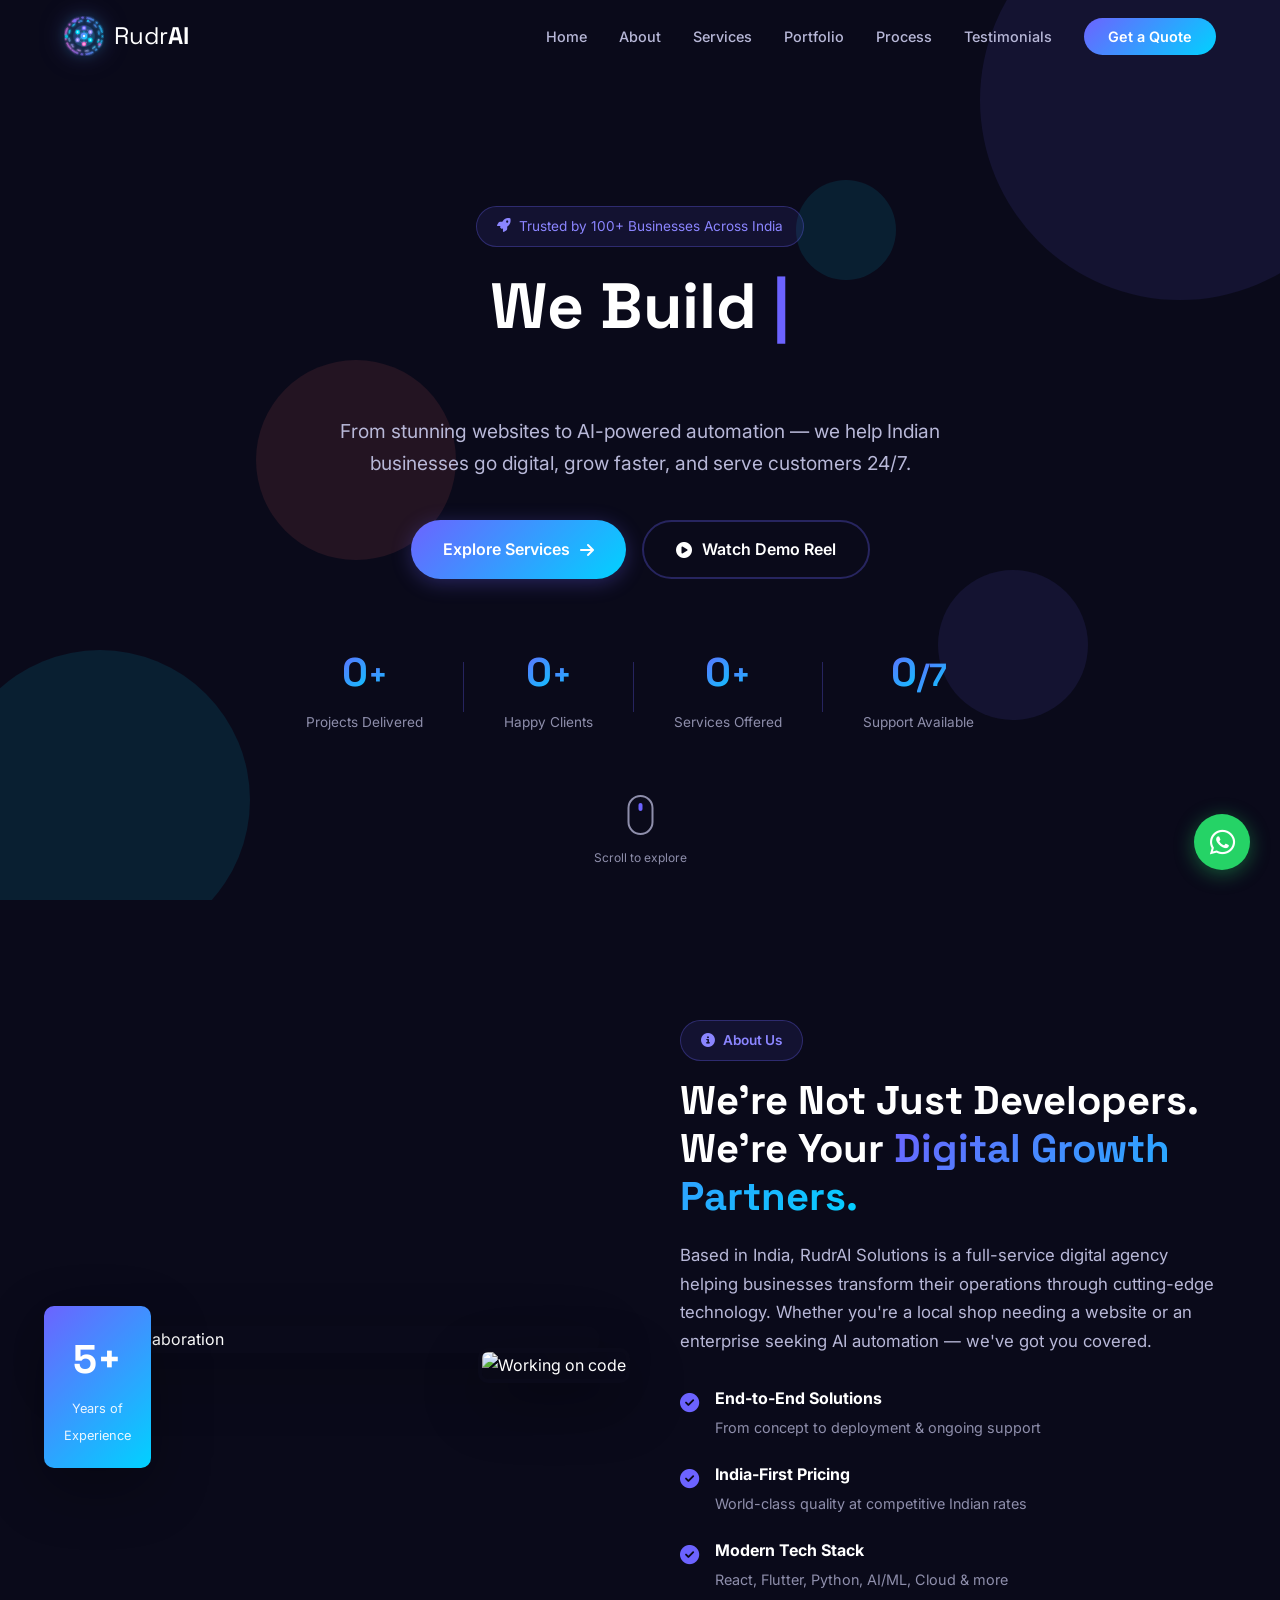
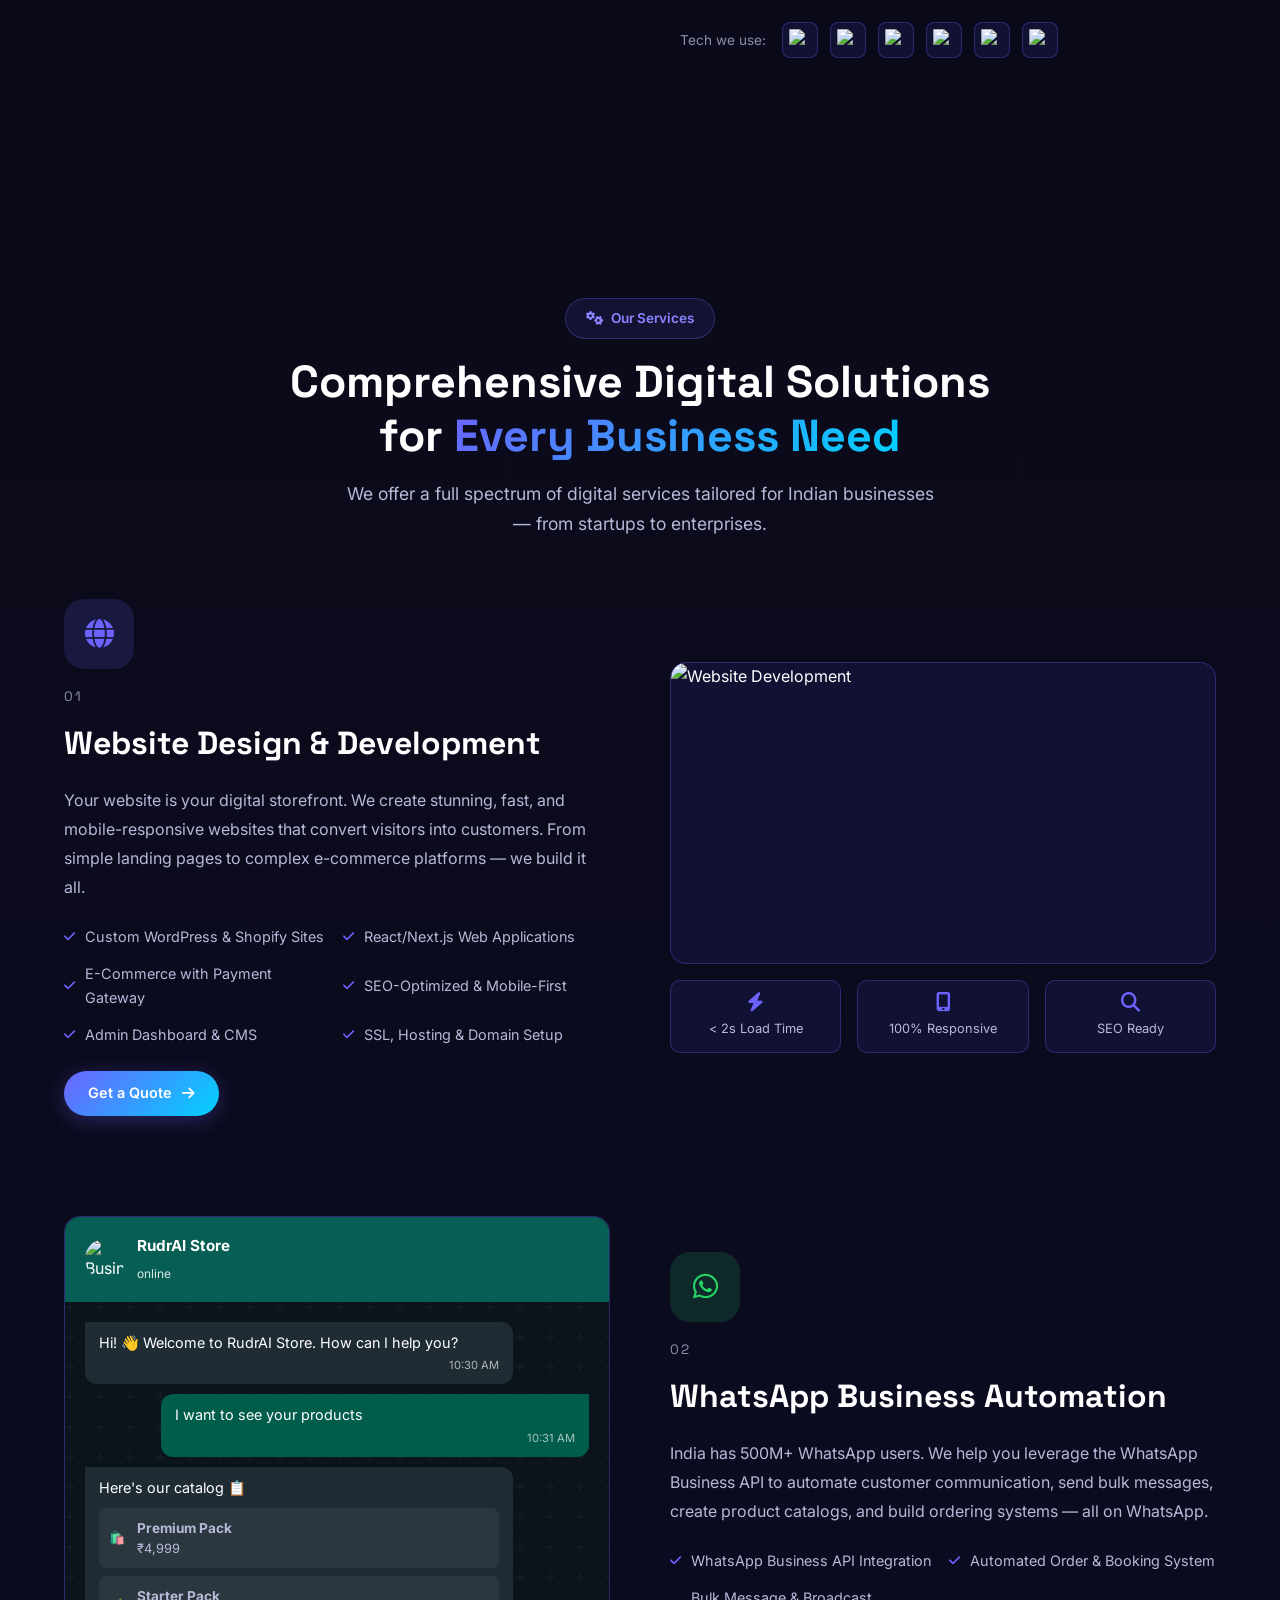
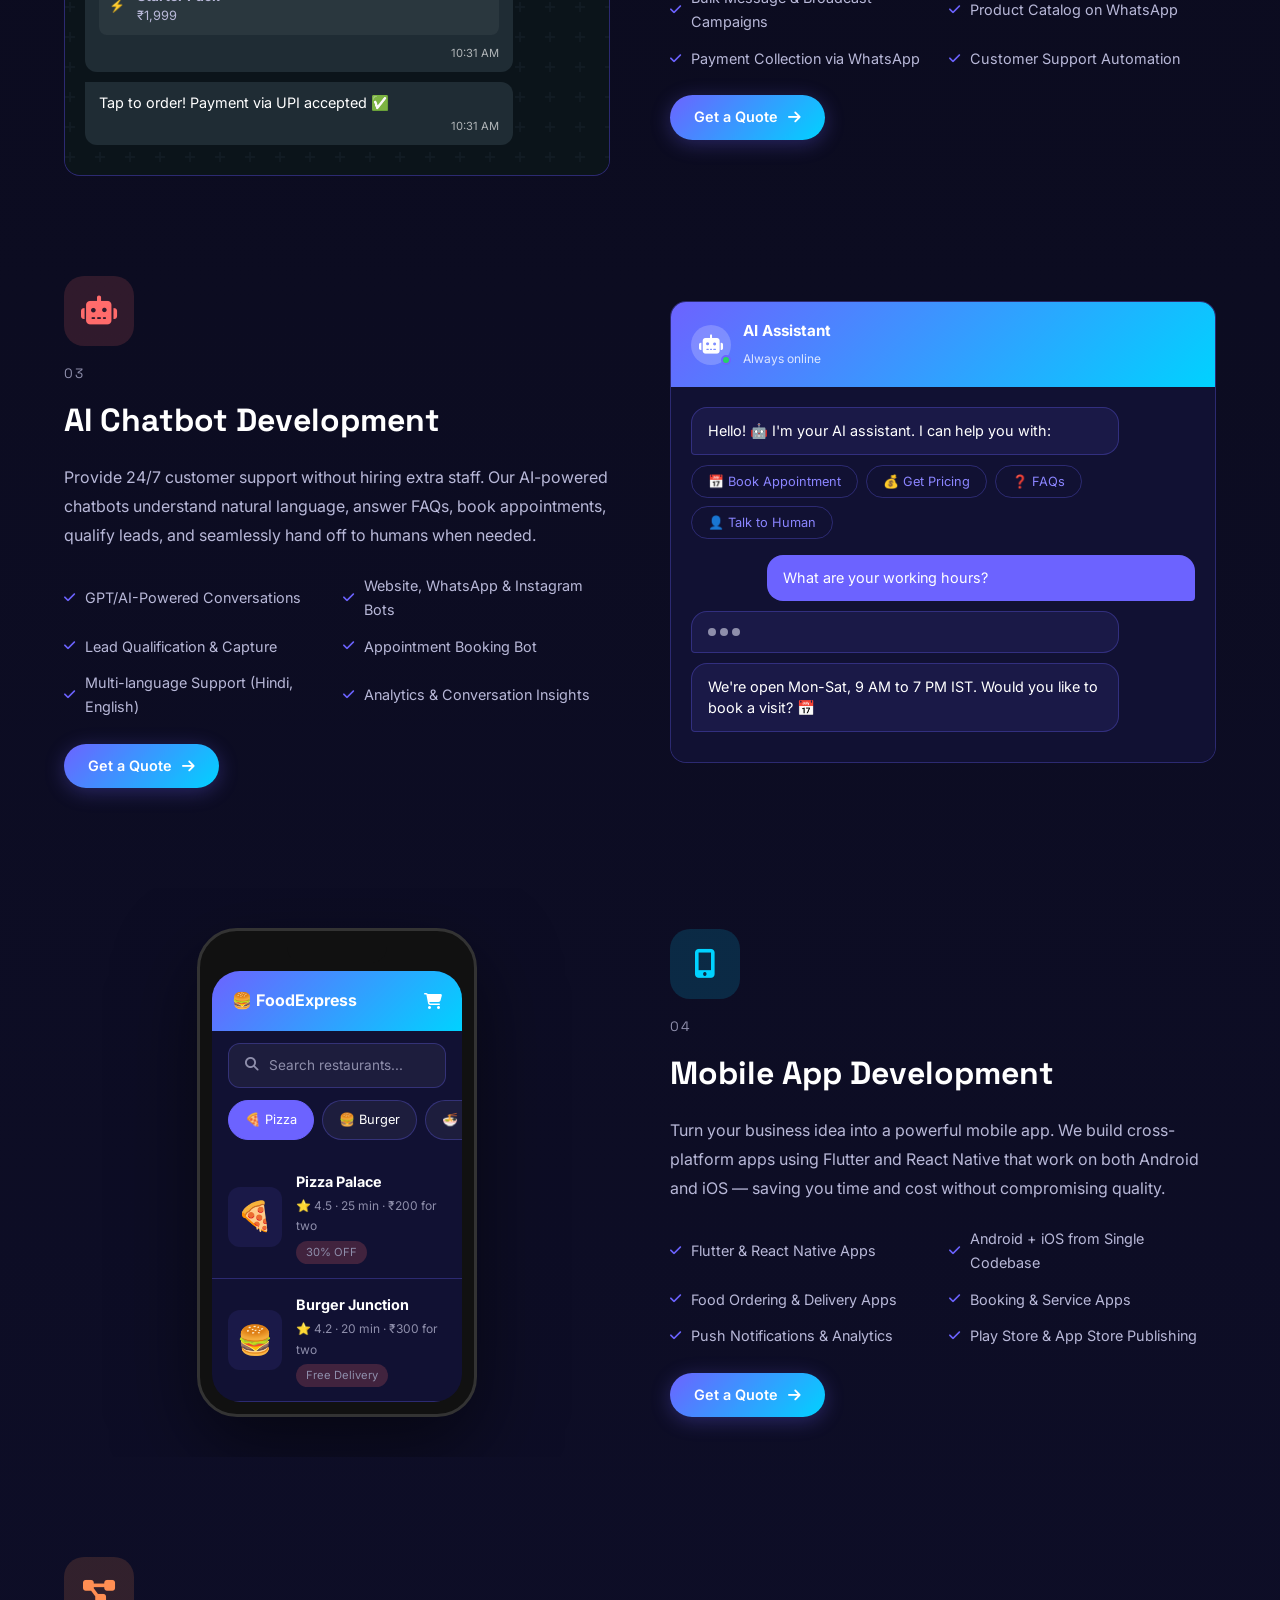
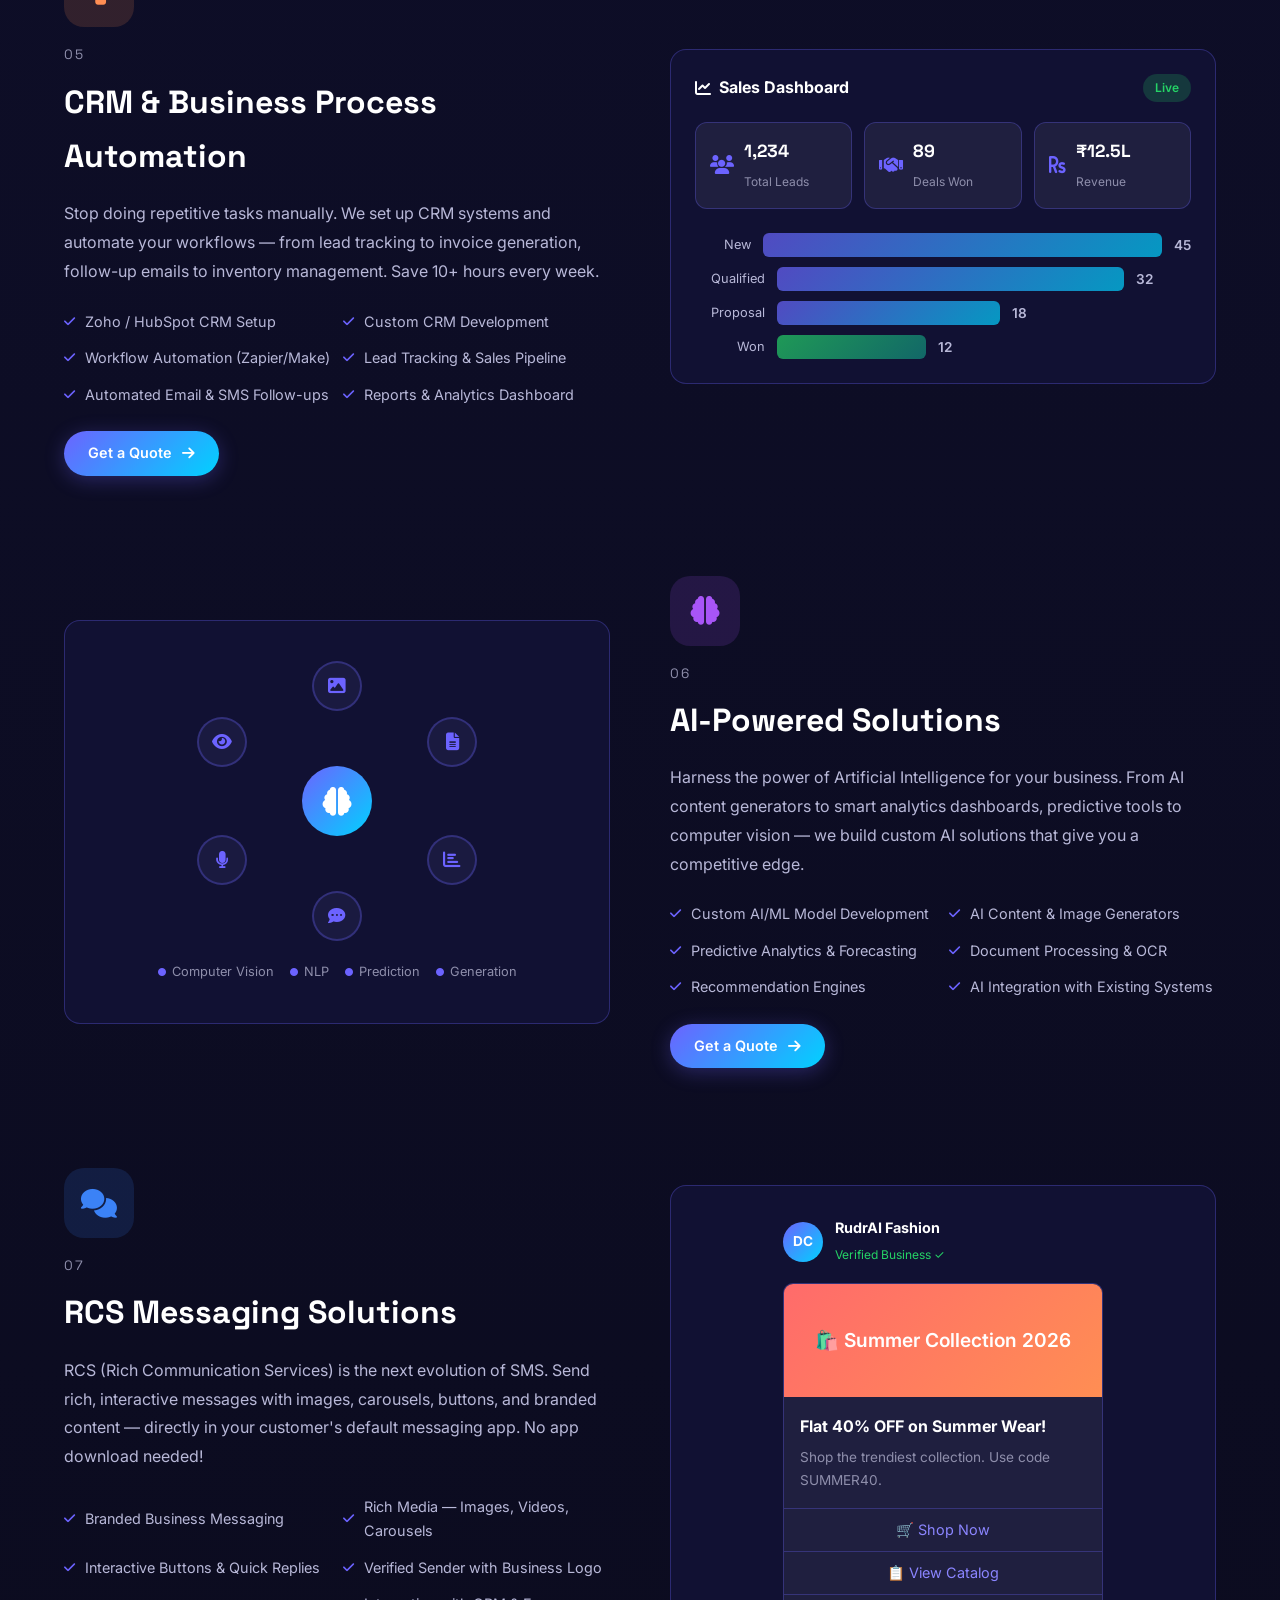
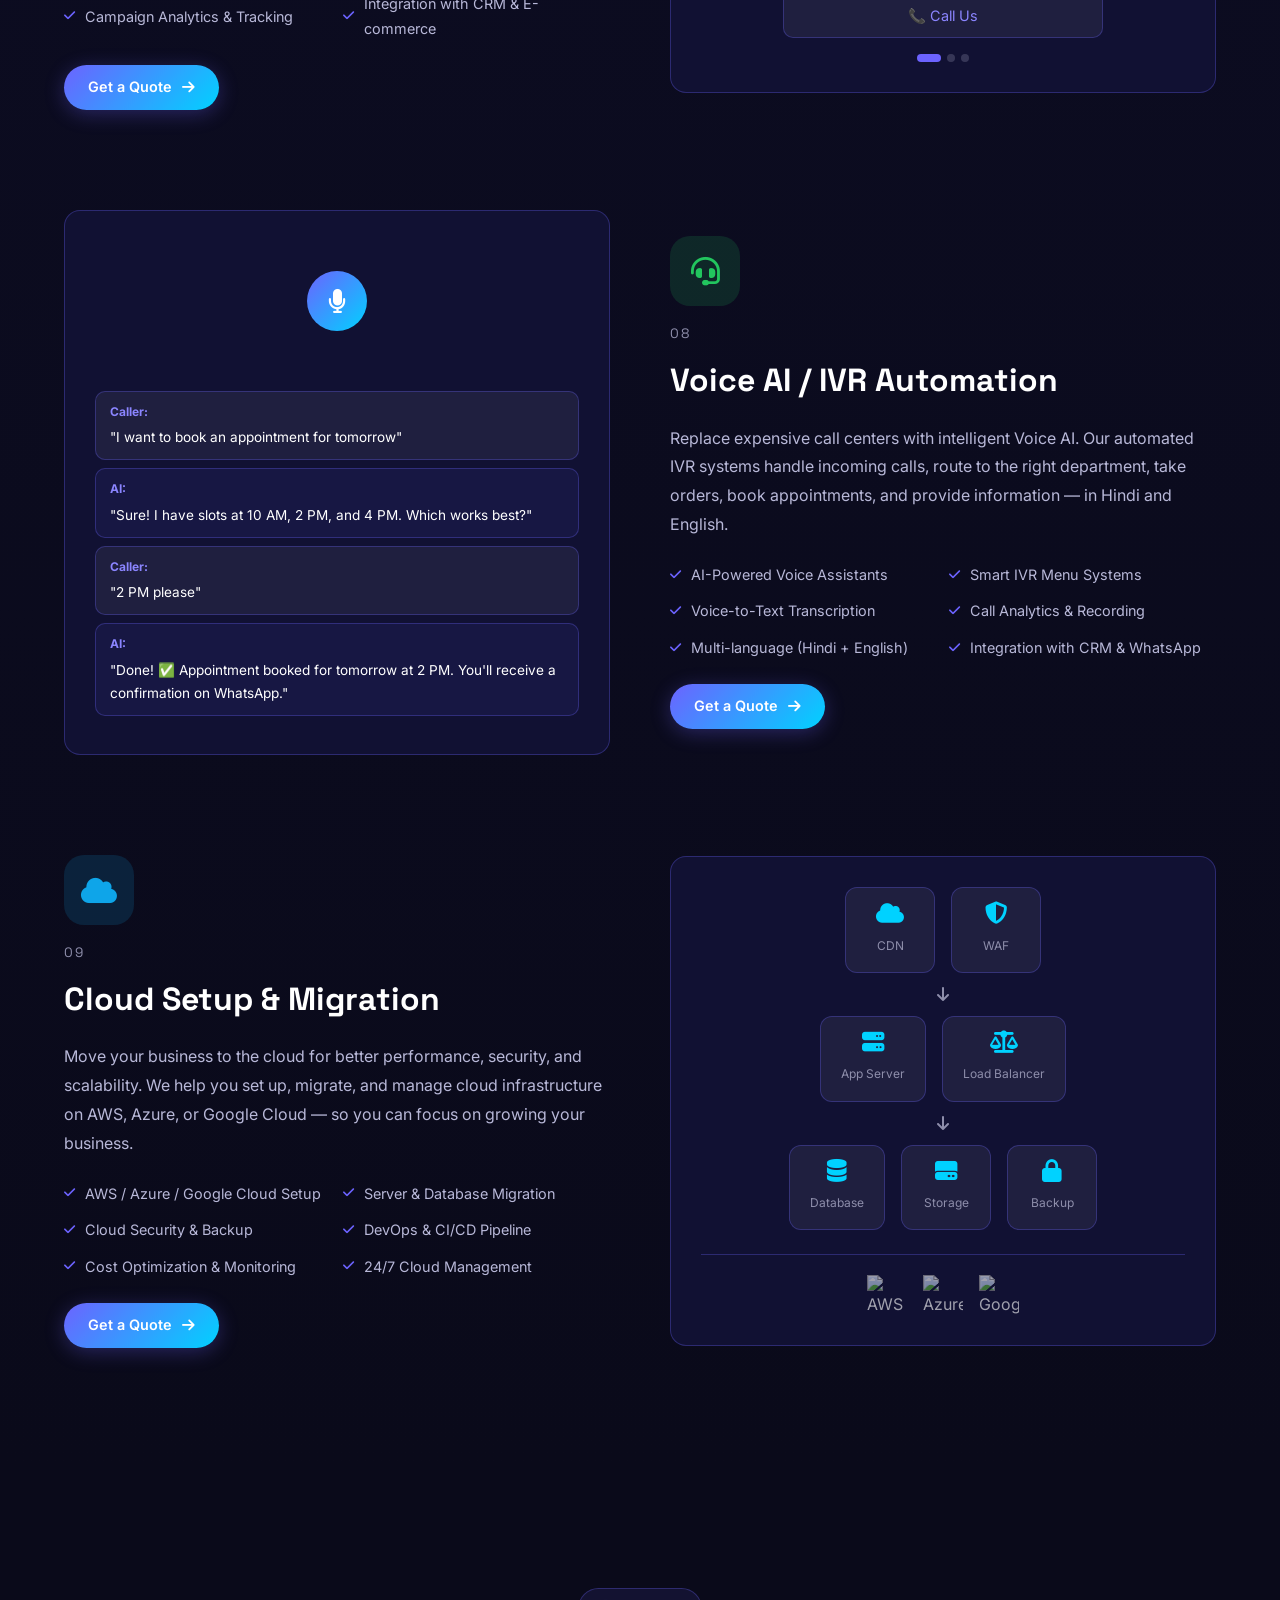
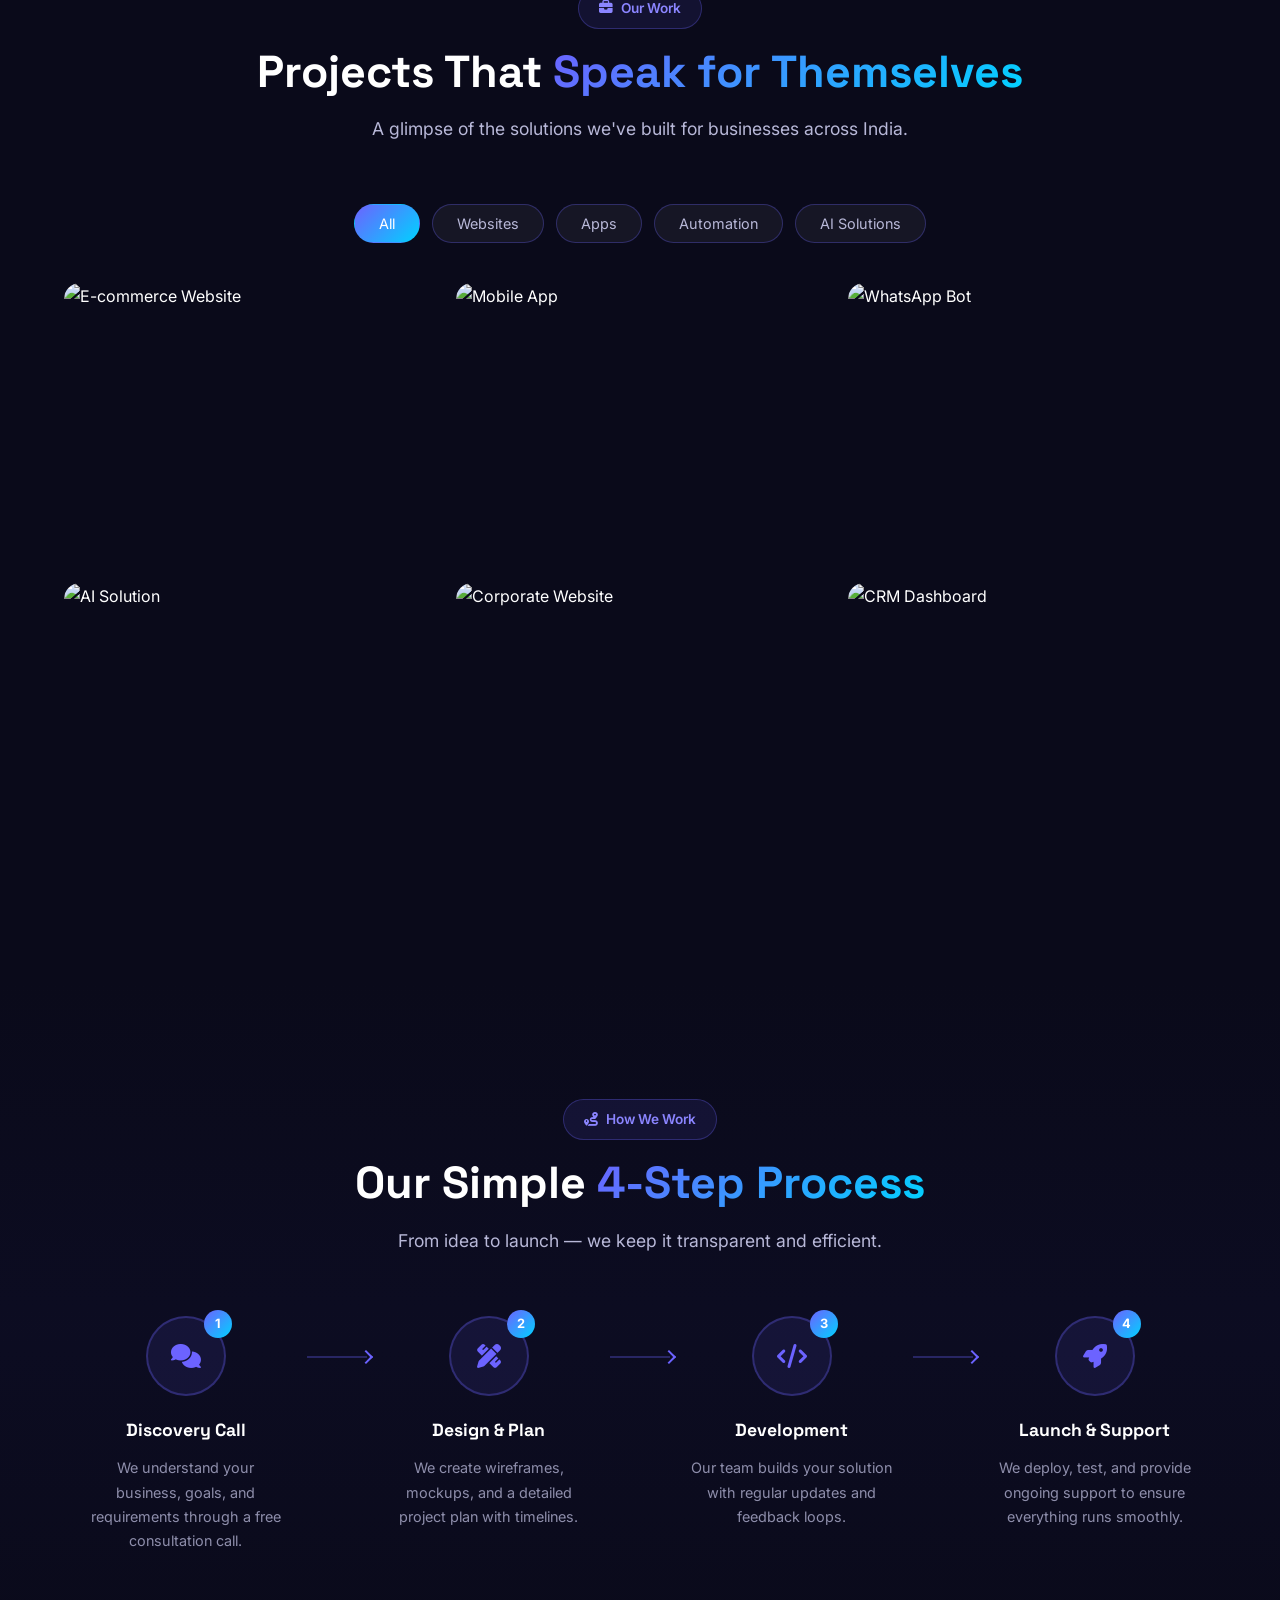
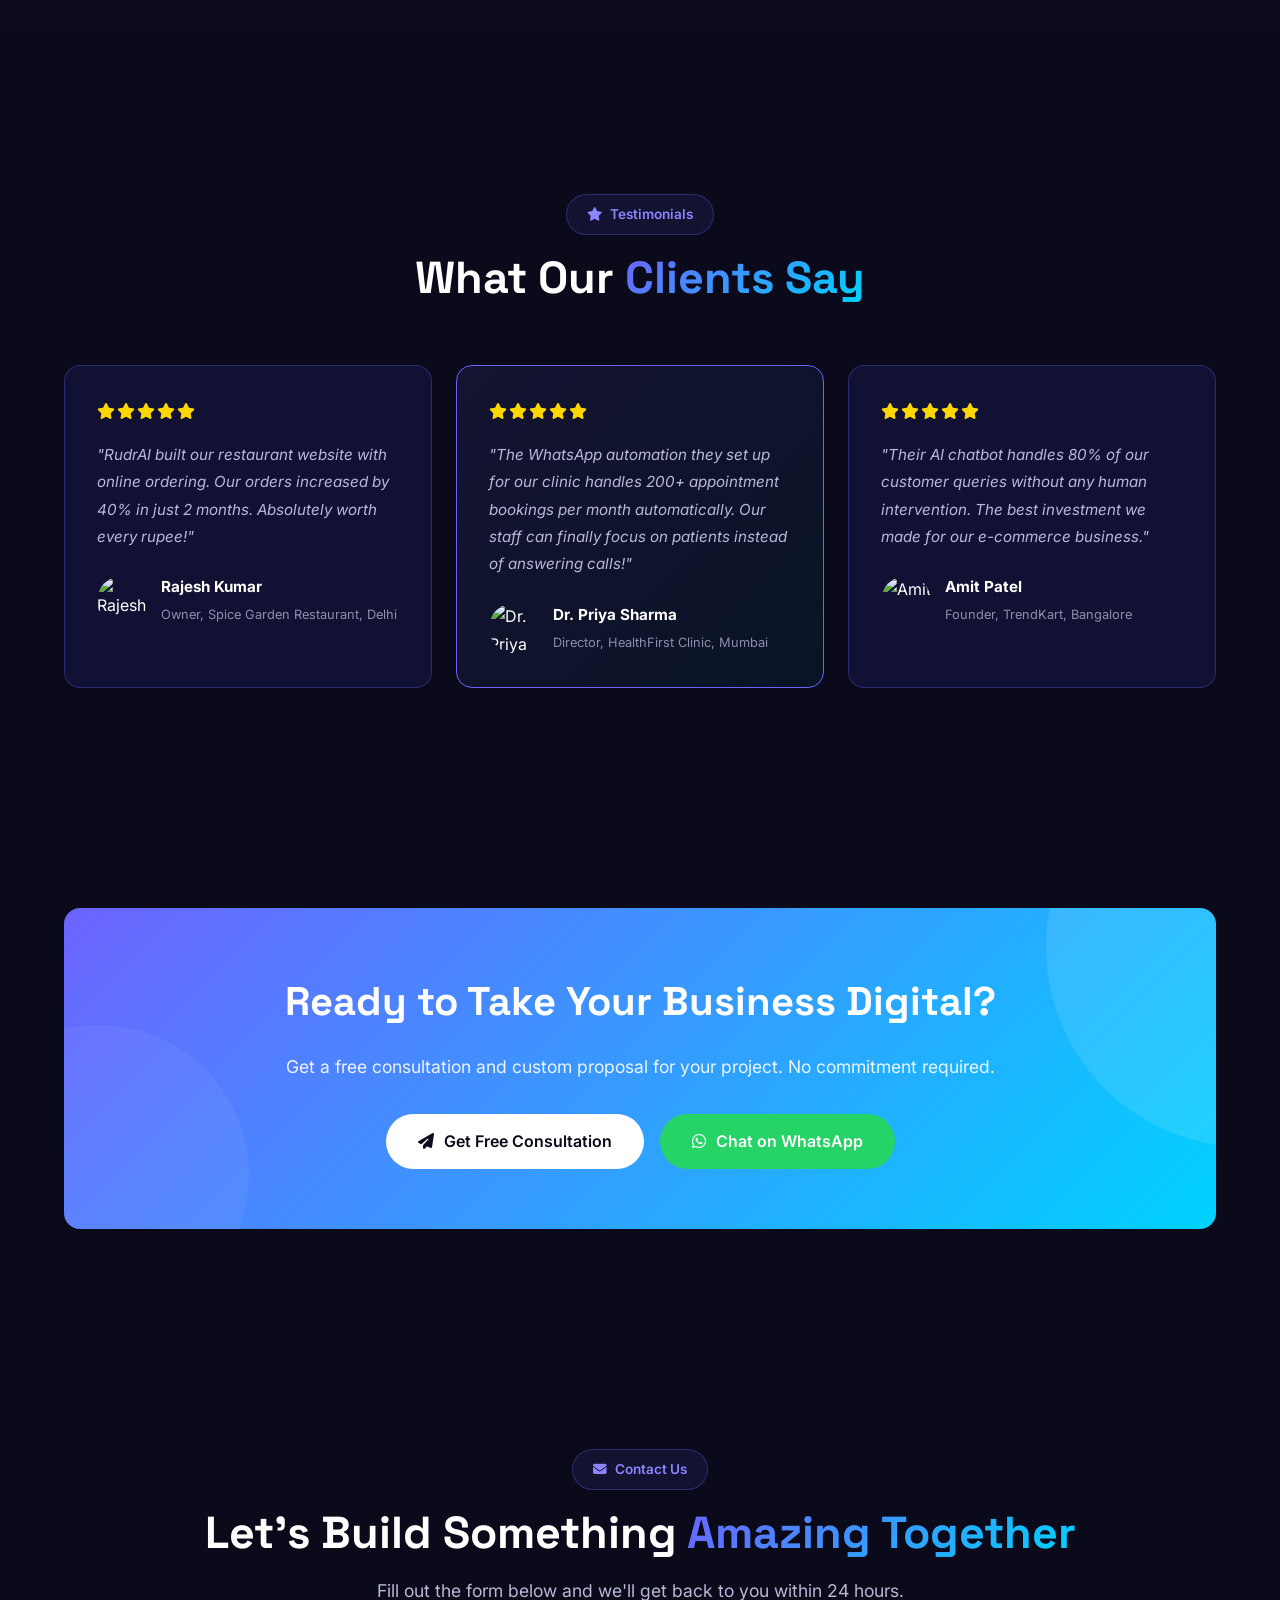
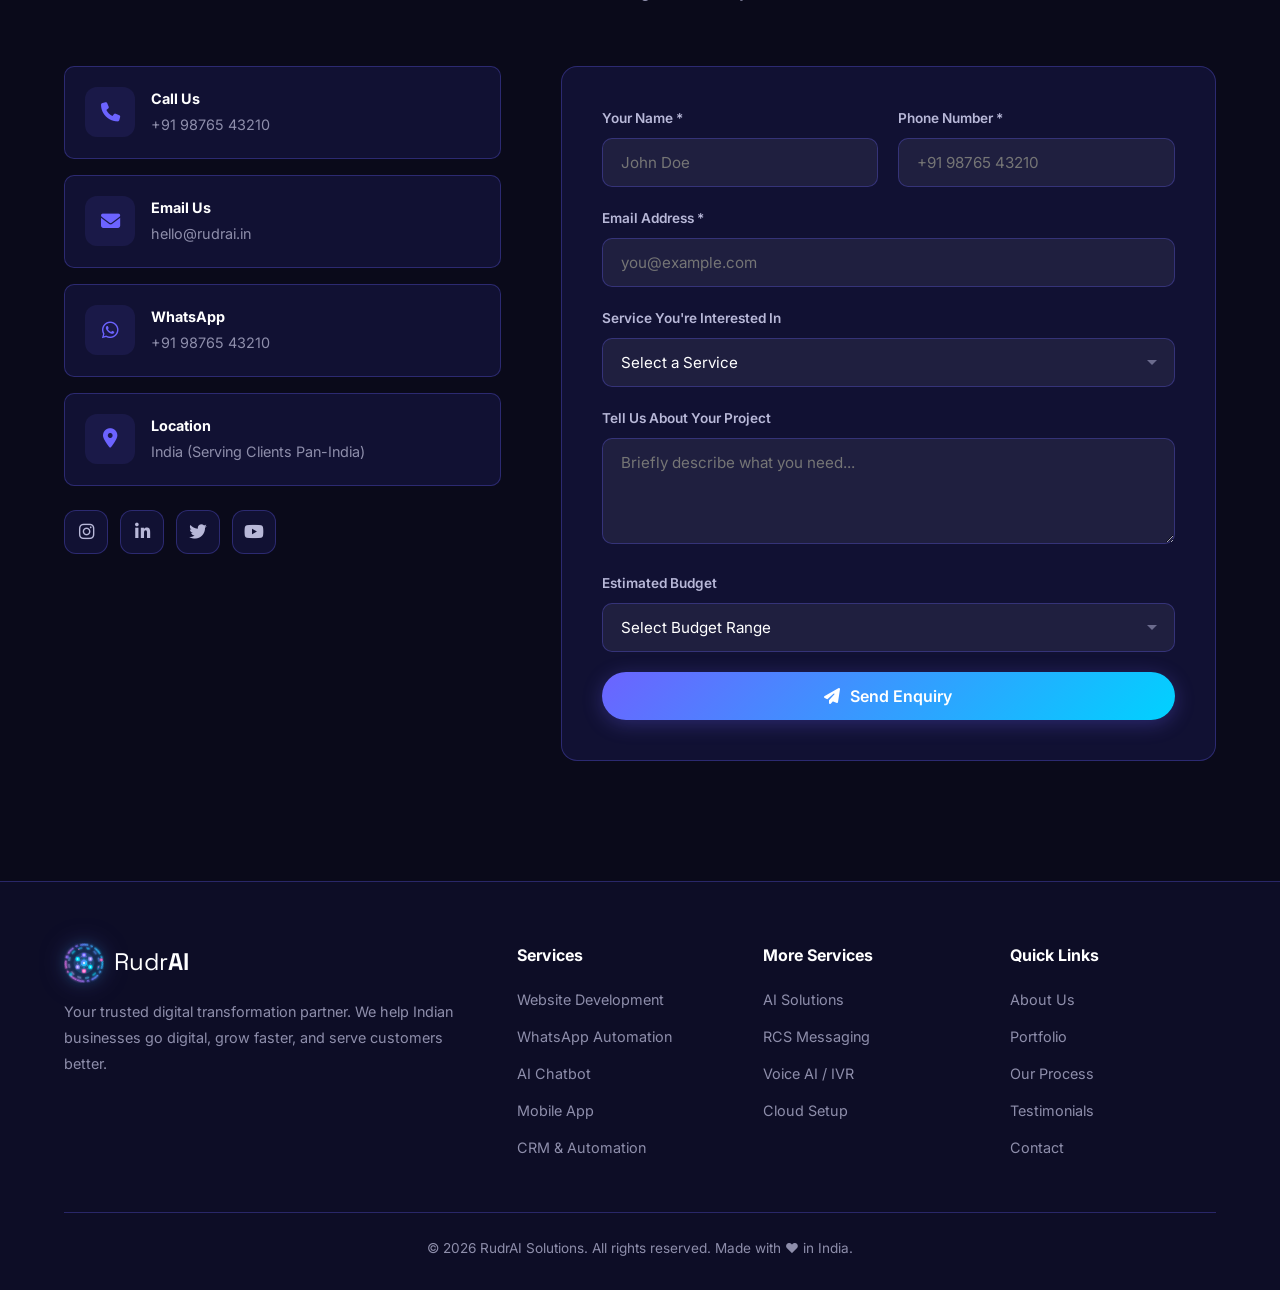
==== commit ff89475f: "Remove pricing from services - show only Get a Quote button" ====
--- a/index.html
+++ b/index.html
@@ -221,10 +221,6 @@
                             <div class="sf-item"><i class="fas fa-check"></i> Admin Dashboard & CMS</div>
                             <div class="sf-item"><i class="fas fa-check"></i> SSL, Hosting & Domain Setup</div>
                         </div>
-                        <div class="service-pricing">
-                            <span class="price-label">Starting from</span>
-                            <span class="price">₹15,000</span>
-                        </div>
                         <a href="#contact" class="btn btn-primary btn-sm">Get a Quote <i class="fas fa-arrow-right"></i></a>
                     </div>
                     <div class="service-visual">
@@ -277,10 +273,6 @@
                             <div class="sf-item"><i class="fas fa-check"></i> Payment Collection via WhatsApp</div>
                             <div class="sf-item"><i class="fas fa-check"></i> Customer Support Automation</div>
                         </div>
-                        <div class="service-pricing">
-                            <span class="price-label">Starting from</span>
-                            <span class="price">₹10,000<span class="price-period">/month</span></span>
-                        </div>
                         <a href="#contact" class="btn btn-primary btn-sm">Get a Quote <i class="fas fa-arrow-right"></i></a>
                     </div>
                     <div class="service-visual">
@@ -349,10 +341,6 @@
                             <div class="sf-item"><i class="fas fa-check"></i> Multi-language Support (Hindi, English)</div>
                             <div class="sf-item"><i class="fas fa-check"></i> Analytics & Conversation Insights</div>
                         </div>
-                        <div class="service-pricing">
-                            <span class="price-label">Starting from</span>
-                            <span class="price">₹25,000</span>
-                        </div>
                         <a href="#contact" class="btn btn-primary btn-sm">Get a Quote <i class="fas fa-arrow-right"></i></a>
                     </div>
                     <div class="service-visual">
@@ -418,10 +406,6 @@
                             <div class="sf-item"><i class="fas fa-check"></i> Push Notifications & Analytics</div>
                             <div class="sf-item"><i class="fas fa-check"></i> Play Store & App Store Publishing</div>
                         </div>
-                        <div class="service-pricing">
-                            <span class="price-label">Starting from</span>
-                            <span class="price">₹50,000</span>
-                        </div>
                         <a href="#contact" class="btn btn-primary btn-sm">Get a Quote <i class="fas fa-arrow-right"></i></a>
                     </div>
                     <div class="service-visual">
@@ -489,10 +473,6 @@
                             <div class="sf-item"><i class="fas fa-check"></i> Automated Email & SMS Follow-ups</div>
                             <div class="sf-item"><i class="fas fa-check"></i> Reports & Analytics Dashboard</div>
                         </div>
-                        <div class="service-pricing">
-                            <span class="price-label">Starting from</span>
-                            <span class="price">₹20,000</span>
-                        </div>
                         <a href="#contact" class="btn btn-primary btn-sm">Get a Quote <i class="fas fa-arrow-right"></i></a>
                     </div>
                     <div class="service-visual">
@@ -574,10 +554,6 @@
                             <div class="sf-item"><i class="fas fa-check"></i> Document Processing & OCR</div>
                             <div class="sf-item"><i class="fas fa-check"></i> Recommendation Engines</div>
                             <div class="sf-item"><i class="fas fa-check"></i> AI Integration with Existing Systems</div>
-                        </div>
-                        <div class="service-pricing">
-                            <span class="price-label">Starting from</span>
-                            <span class="price">₹50,000</span>
                         </div>
                         <a href="#contact" class="btn btn-primary btn-sm">Get a Quote <i class="fas fa-arrow-right"></i></a>
                     </div>
@@ -635,10 +611,6 @@
                             <div class="sf-item"><i class="fas fa-check"></i> Campaign Analytics & Tracking</div>
                             <div class="sf-item"><i class="fas fa-check"></i> Integration with CRM & E-commerce</div>
                         </div>
-                        <div class="service-pricing">
-                            <span class="price-label">Starting from</span>
-                            <span class="price">₹15,000<span class="price-period">/month</span></span>
-                        </div>
                         <a href="#contact" class="btn btn-primary btn-sm">Get a Quote <i class="fas fa-arrow-right"></i></a>
                     </div>
                     <div class="service-visual">
@@ -698,10 +670,6 @@
                             <div class="sf-item"><i class="fas fa-check"></i> Multi-language (Hindi + English)</div>
                             <div class="sf-item"><i class="fas fa-check"></i> Integration with CRM & WhatsApp</div>
                         </div>
-                        <div class="service-pricing">
-                            <span class="price-label">Starting from</span>
-                            <span class="price">₹30,000</span>
-                        </div>
                         <a href="#contact" class="btn btn-primary btn-sm">Get a Quote <i class="fas fa-arrow-right"></i></a>
                     </div>
                     <div class="service-visual">
@@ -760,10 +728,6 @@
                             <div class="sf-item"><i class="fas fa-check"></i> DevOps & CI/CD Pipeline</div>
                             <div class="sf-item"><i class="fas fa-check"></i> Cost Optimization & Monitoring</div>
                             <div class="sf-item"><i class="fas fa-check"></i> 24/7 Cloud Management</div>
-                        </div>
-                        <div class="service-pricing">
-                            <span class="price-label">Starting from</span>
-                            <span class="price">₹25,000</span>
                         </div>
                         <a href="#contact" class="btn btn-primary btn-sm">Get a Quote <i class="fas fa-arrow-right"></i></a>
                     </div>
@@ -1160,3 +1124,4 @@
 
 
 
+
--- a/css/styles.css
+++ b/css/styles.css
@@ -17,11 +17,11 @@
     --bg-card: #111133;
     --bg-card-light: #1a1a40;
     --text-primary: #ffffff;
-    --text-secondary: #a0a0c0;
-    --text-muted: #6b6b8d;
-    --border: rgba(108, 99, 255, 0.2);
+    --text-secondary: #b8b8d8;
+    --text-muted: #8e8eab;
+    --border: rgba(108, 99, 255, 0.3);
     --shadow: 0 20px 60px rgba(0, 0, 0, 0.3);
-    --shadow-glow: 0 0 40px rgba(108, 99, 255, 0.15);
+    --shadow-glow: 0 0 40px rgba(108, 99, 255, 0.25);
     --radius: 16px;
     --radius-sm: 10px;
     --transition: all 0.3s cubic-bezier(0.4, 0, 0.2, 1);
@@ -111,7 +111,7 @@
     width: 80px;
     height: 80px;
     margin: 0 auto 16px;
-    filter: drop-shadow(0 0 20px rgba(108, 99, 255, 0.4));
+    filter: drop-shadow(0 0 25px rgba(123, 111, 255, 0.6)) drop-shadow(0 0 10px rgba(0, 229, 255, 0.4));
 }
 
 .loader span {
@@ -167,12 +167,12 @@
     width: 40px;
     height: 40px;
     flex-shrink: 0;
-    filter: drop-shadow(0 0 8px rgba(108, 99, 255, 0.3));
+    filter: drop-shadow(0 0 12px rgba(123, 111, 255, 0.5)) drop-shadow(0 0 4px rgba(0, 229, 255, 0.3));
     transition: var(--transition);
 }
 
 .logo:hover .logo-svg {
-    filter: drop-shadow(0 0 16px rgba(108, 99, 255, 0.6));
+    filter: drop-shadow(0 0 20px rgba(123, 111, 255, 0.7)) drop-shadow(0 0 8px rgba(0, 229, 255, 0.5));
     transform: scale(1.05);
 }
 
@@ -1084,7 +1084,7 @@
 }
 
 .wa-header small {
-    color: rgba(255, 255, 255, 0.7);
+    color: rgba(255, 255, 255, 0.85);
     font-size: 0.75rem;
 }
 
@@ -1120,7 +1120,7 @@
     display: block;
     text-align: right;
     font-size: 0.7rem;
-    color: rgba(255, 255, 255, 0.5);
+    color: rgba(255, 255, 255, 0.65);
     margin-top: 4px;
 }
 
@@ -1435,7 +1435,7 @@
 }
 
 .crm-stat-card {
-    background: rgba(255, 255, 255, 0.03);
+    background: rgba(255, 255, 255, 0.06);
     border: 1px solid var(--border);
     border-radius: 12px;
     padding: 14px;
@@ -1640,7 +1640,7 @@
 }
 
 .rcs-card {
-    background: rgba(255, 255, 255, 0.03);
+    background: rgba(255, 255, 255, 0.06);
     border: 1px solid var(--border);
     border-radius: var(--radius-sm);
     overflow: hidden;
@@ -1791,7 +1791,7 @@
     margin-bottom: 8px;
     border-radius: 10px;
     font-size: 0.85rem;
-    background: rgba(255, 255, 255, 0.03);
+    background: rgba(255, 255, 255, 0.06);
     border: 1px solid var(--border);
 }
 
@@ -1828,7 +1828,7 @@
 }
 
 .cloud-icon-box {
-    background: rgba(255, 255, 255, 0.03);
+    background: rgba(255, 255, 255, 0.06);
     border: 1px solid var(--border);
     border-radius: 12px;
     padding: 14px 20px;
@@ -2327,7 +2327,7 @@
 .form-group textarea {
     width: 100%;
     padding: 14px 18px;
-    background: rgba(255, 255, 255, 0.03);
+    background: rgba(255, 255, 255, 0.06);
     border: 1px solid var(--border);
     border-radius: var(--radius-sm);
     color: var(--text-primary);
@@ -2623,3 +2623,5 @@
 }
 
 
+
+
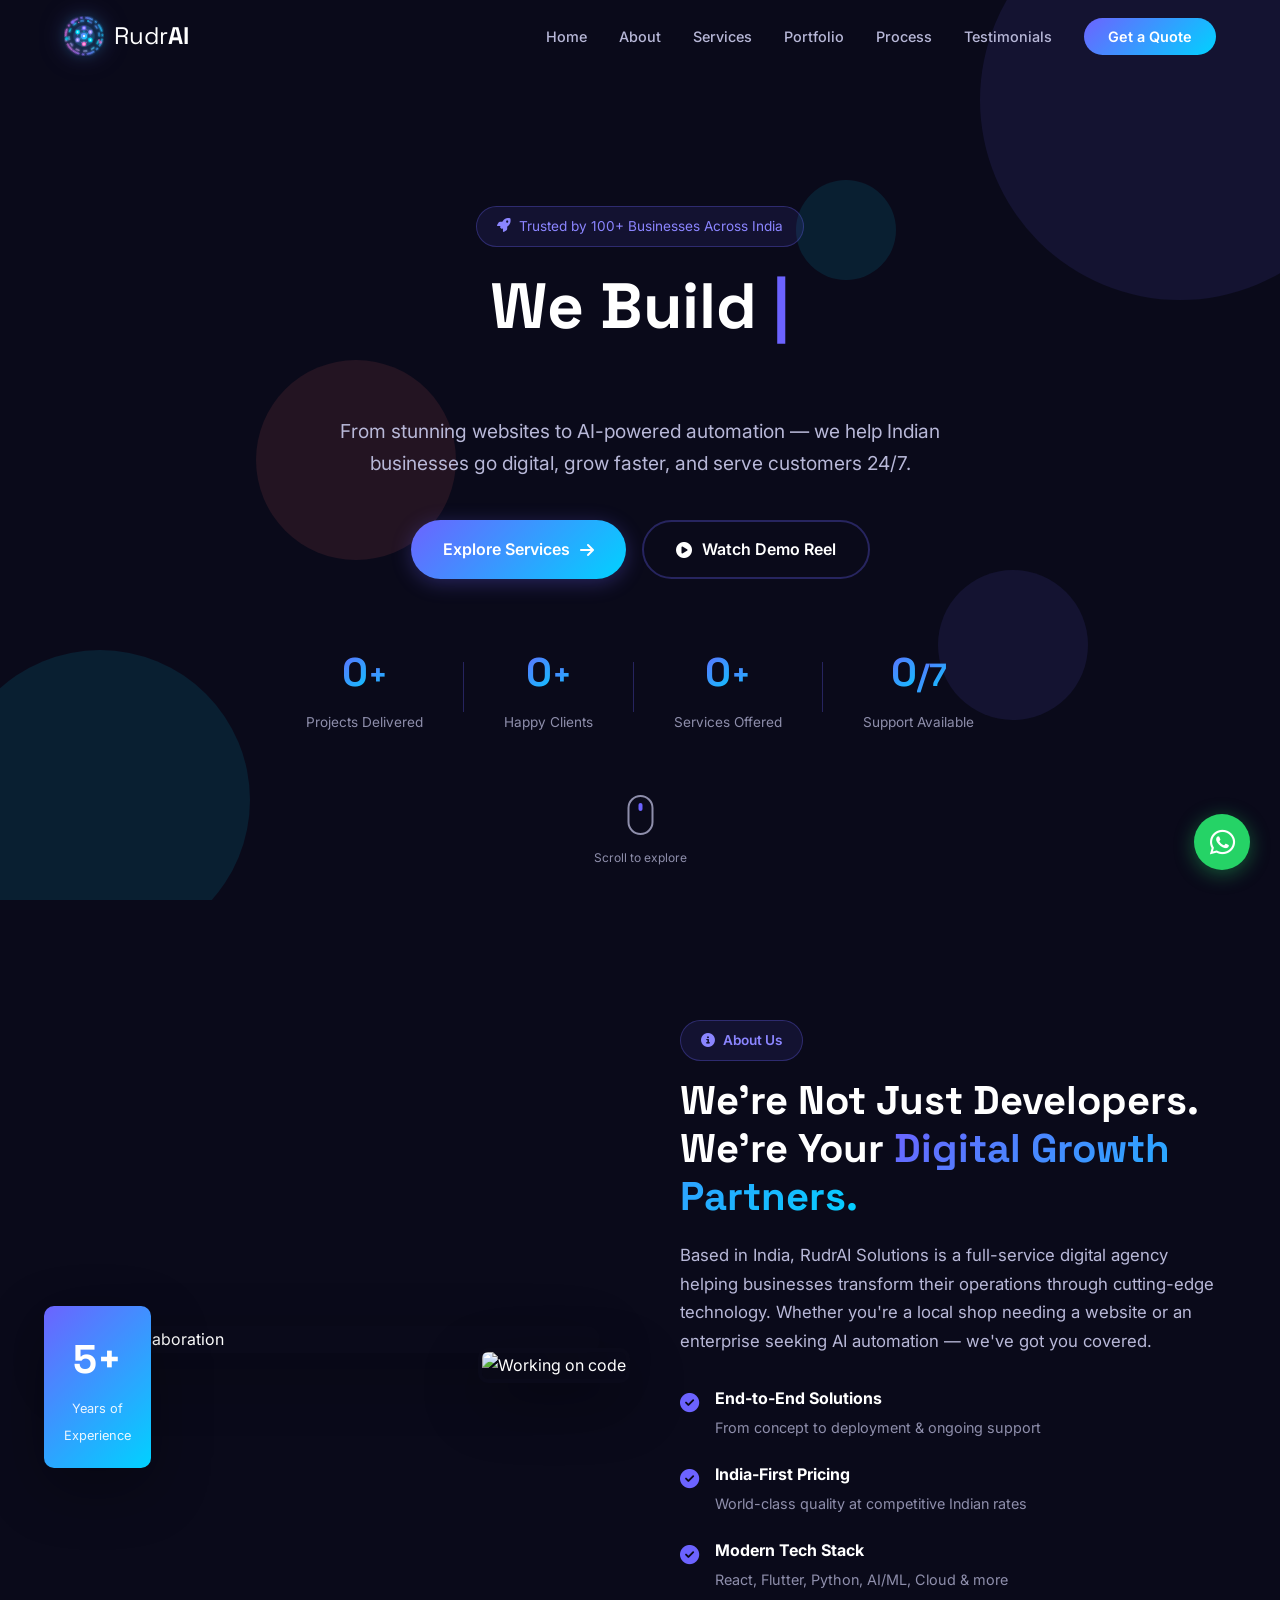
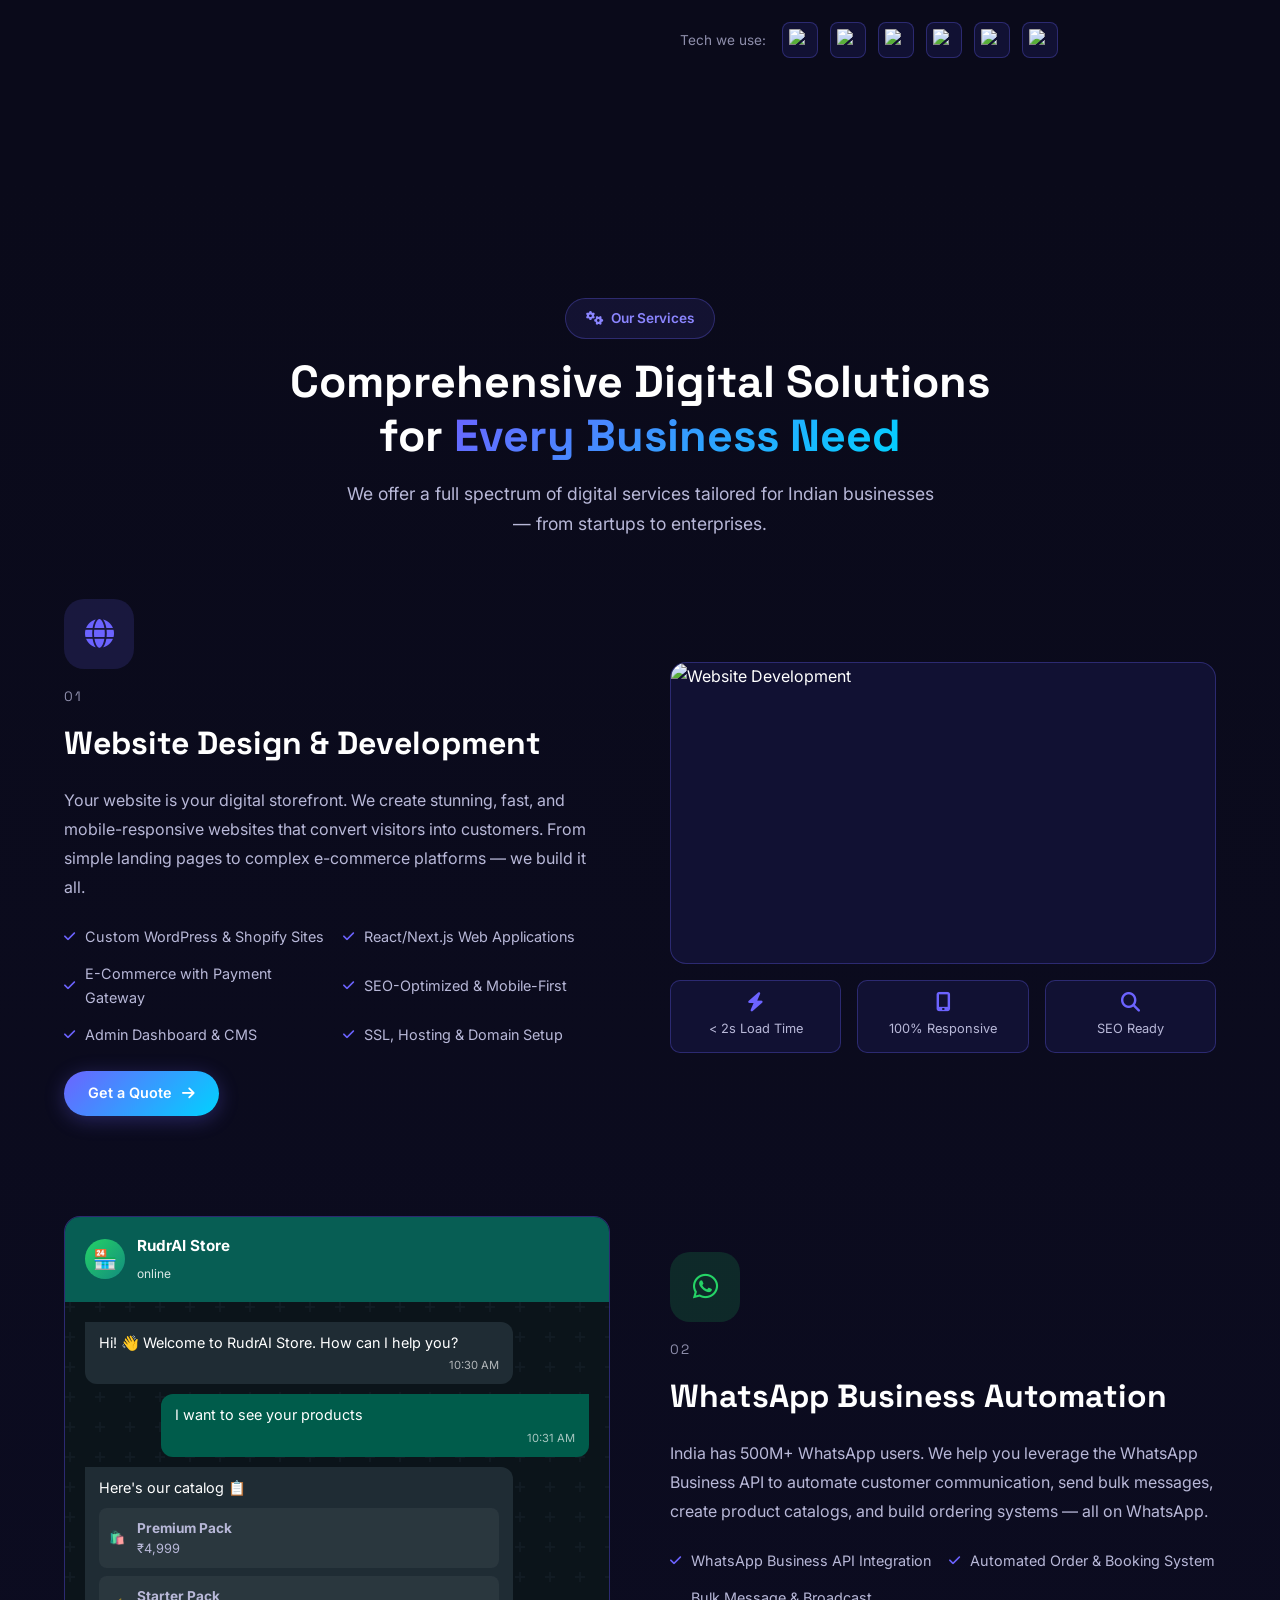
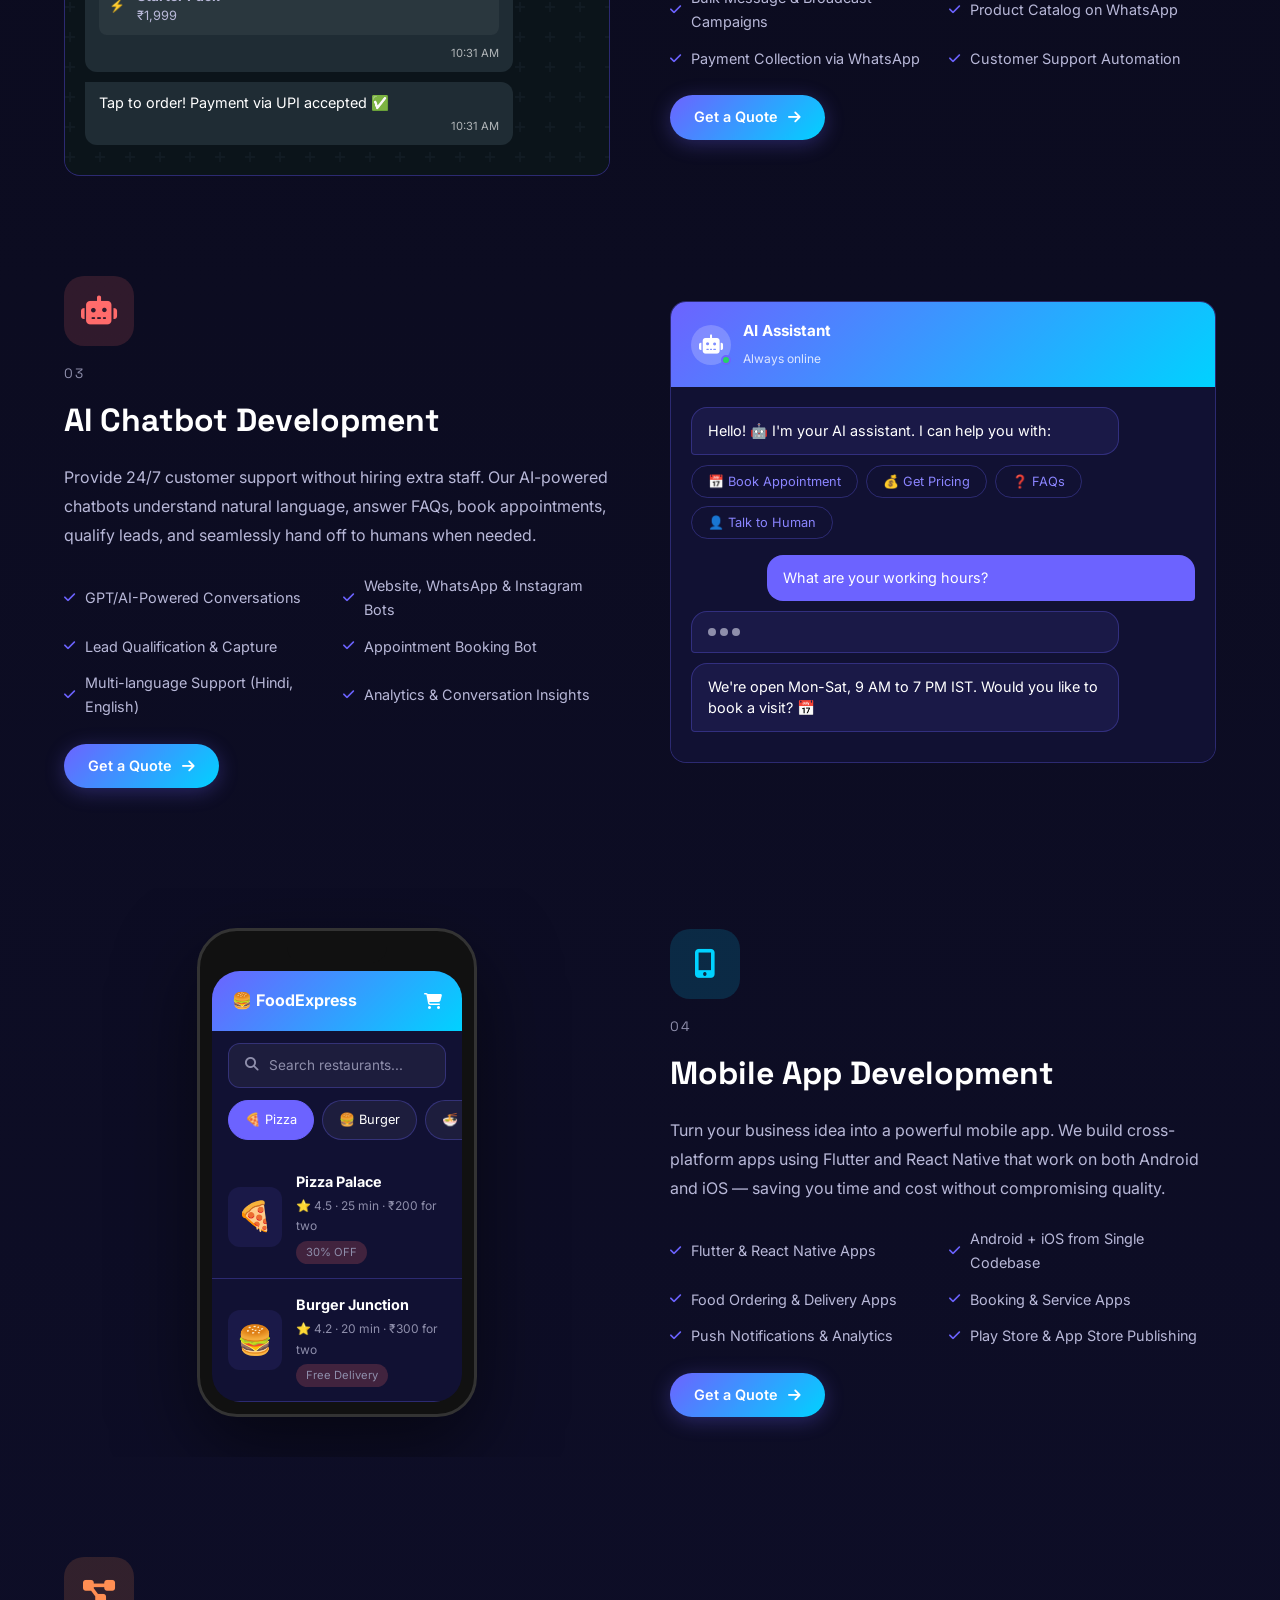
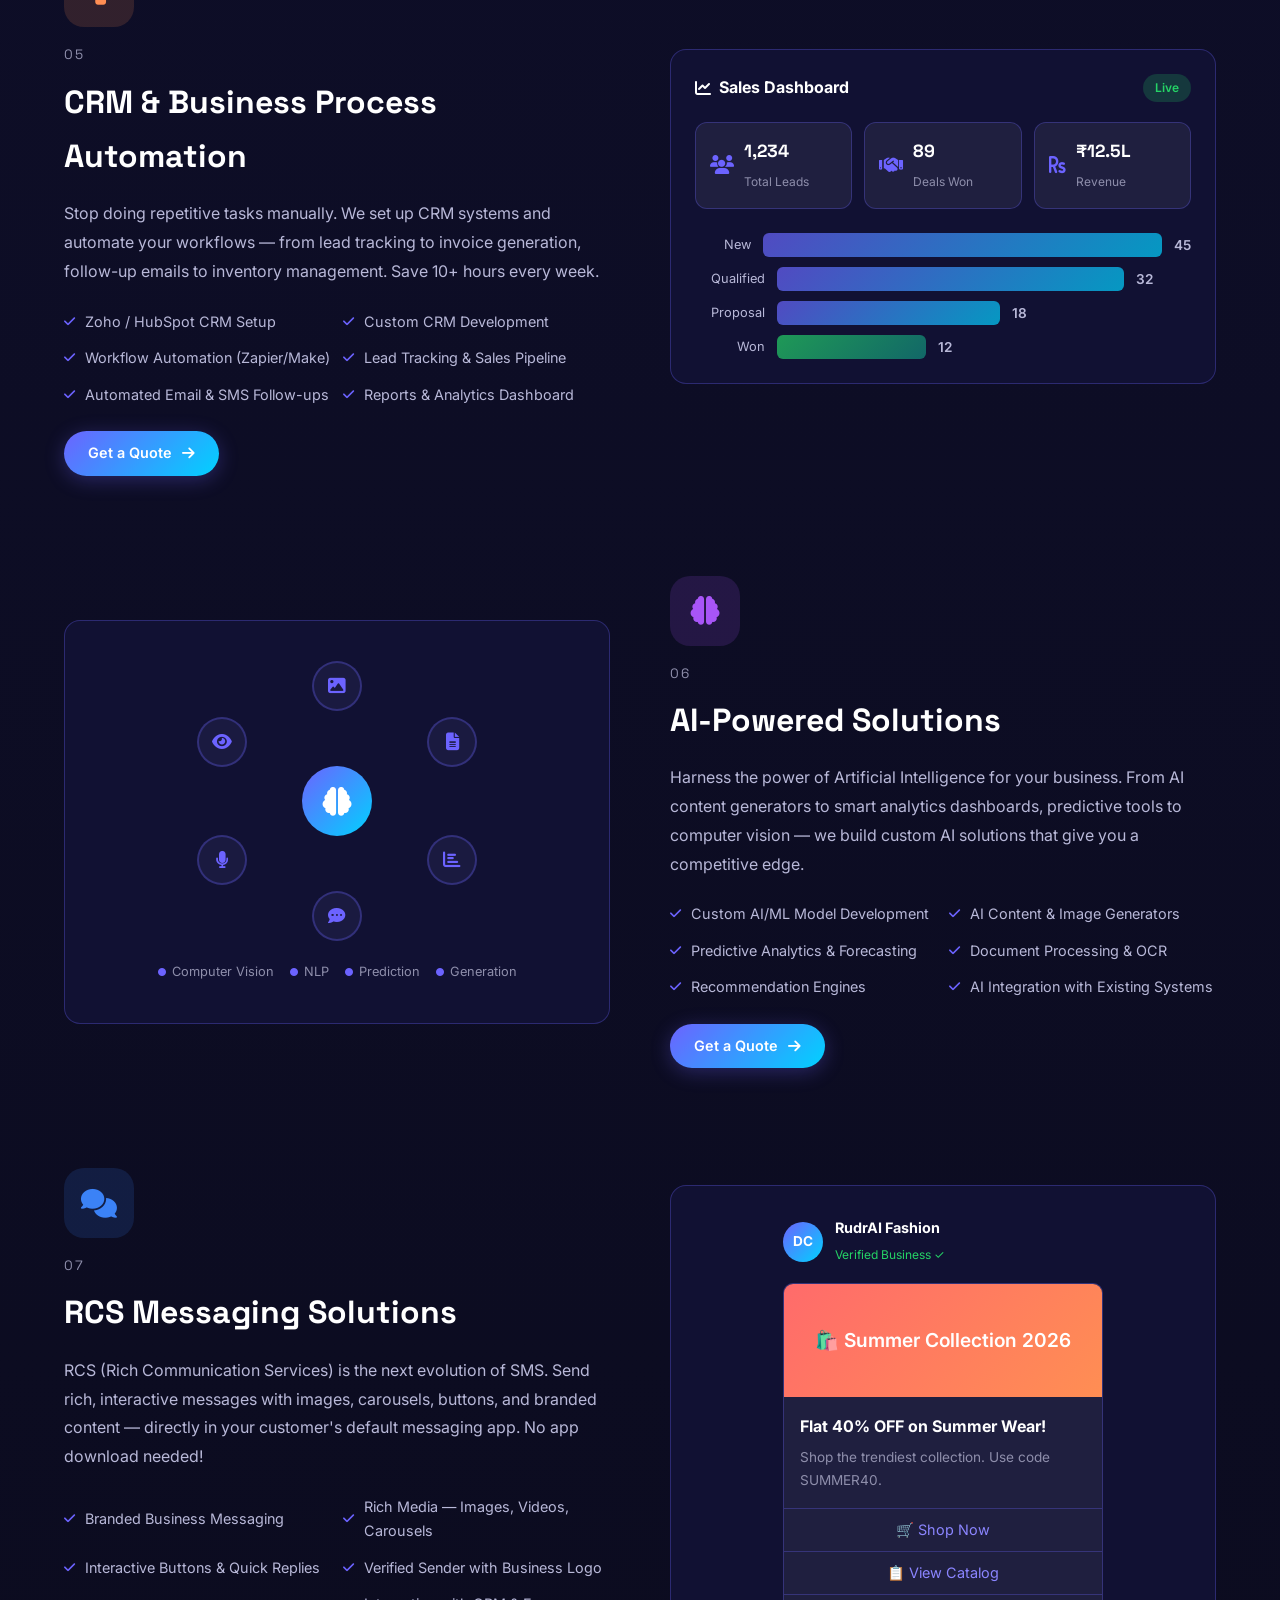
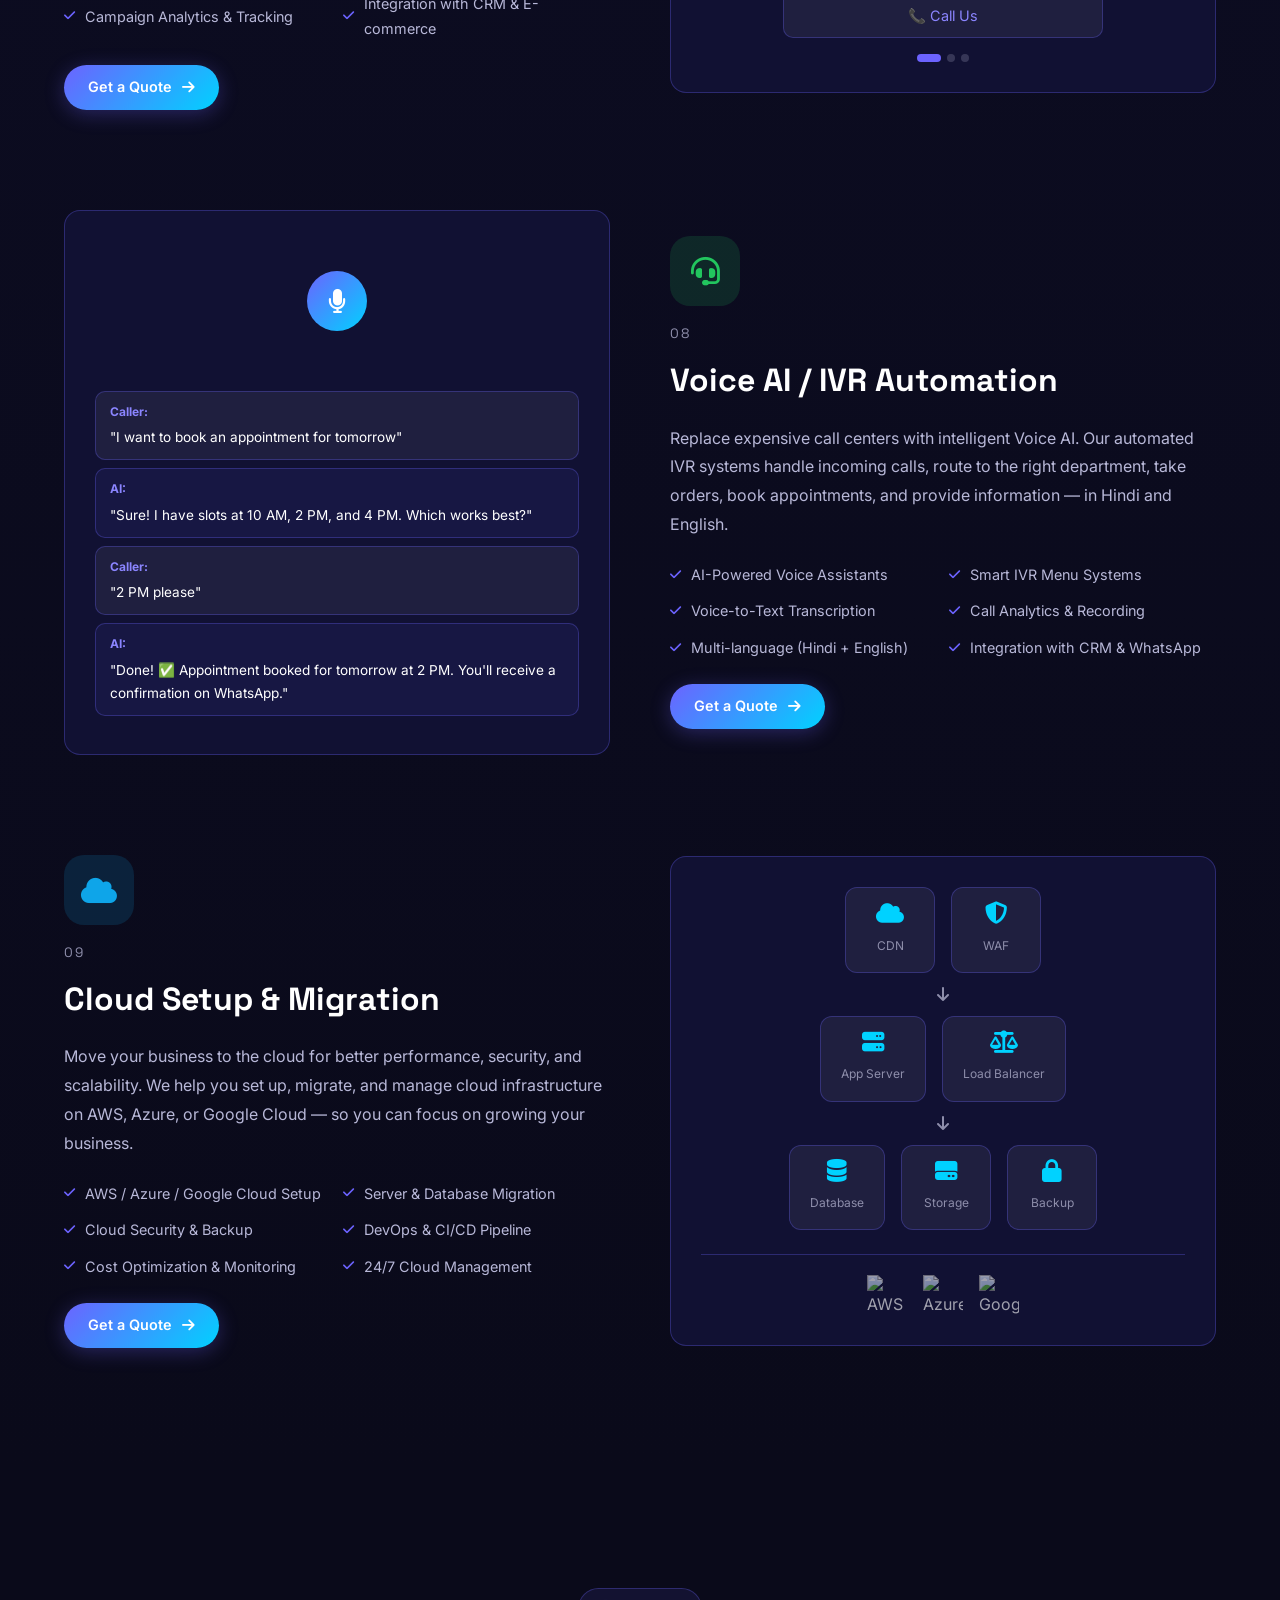
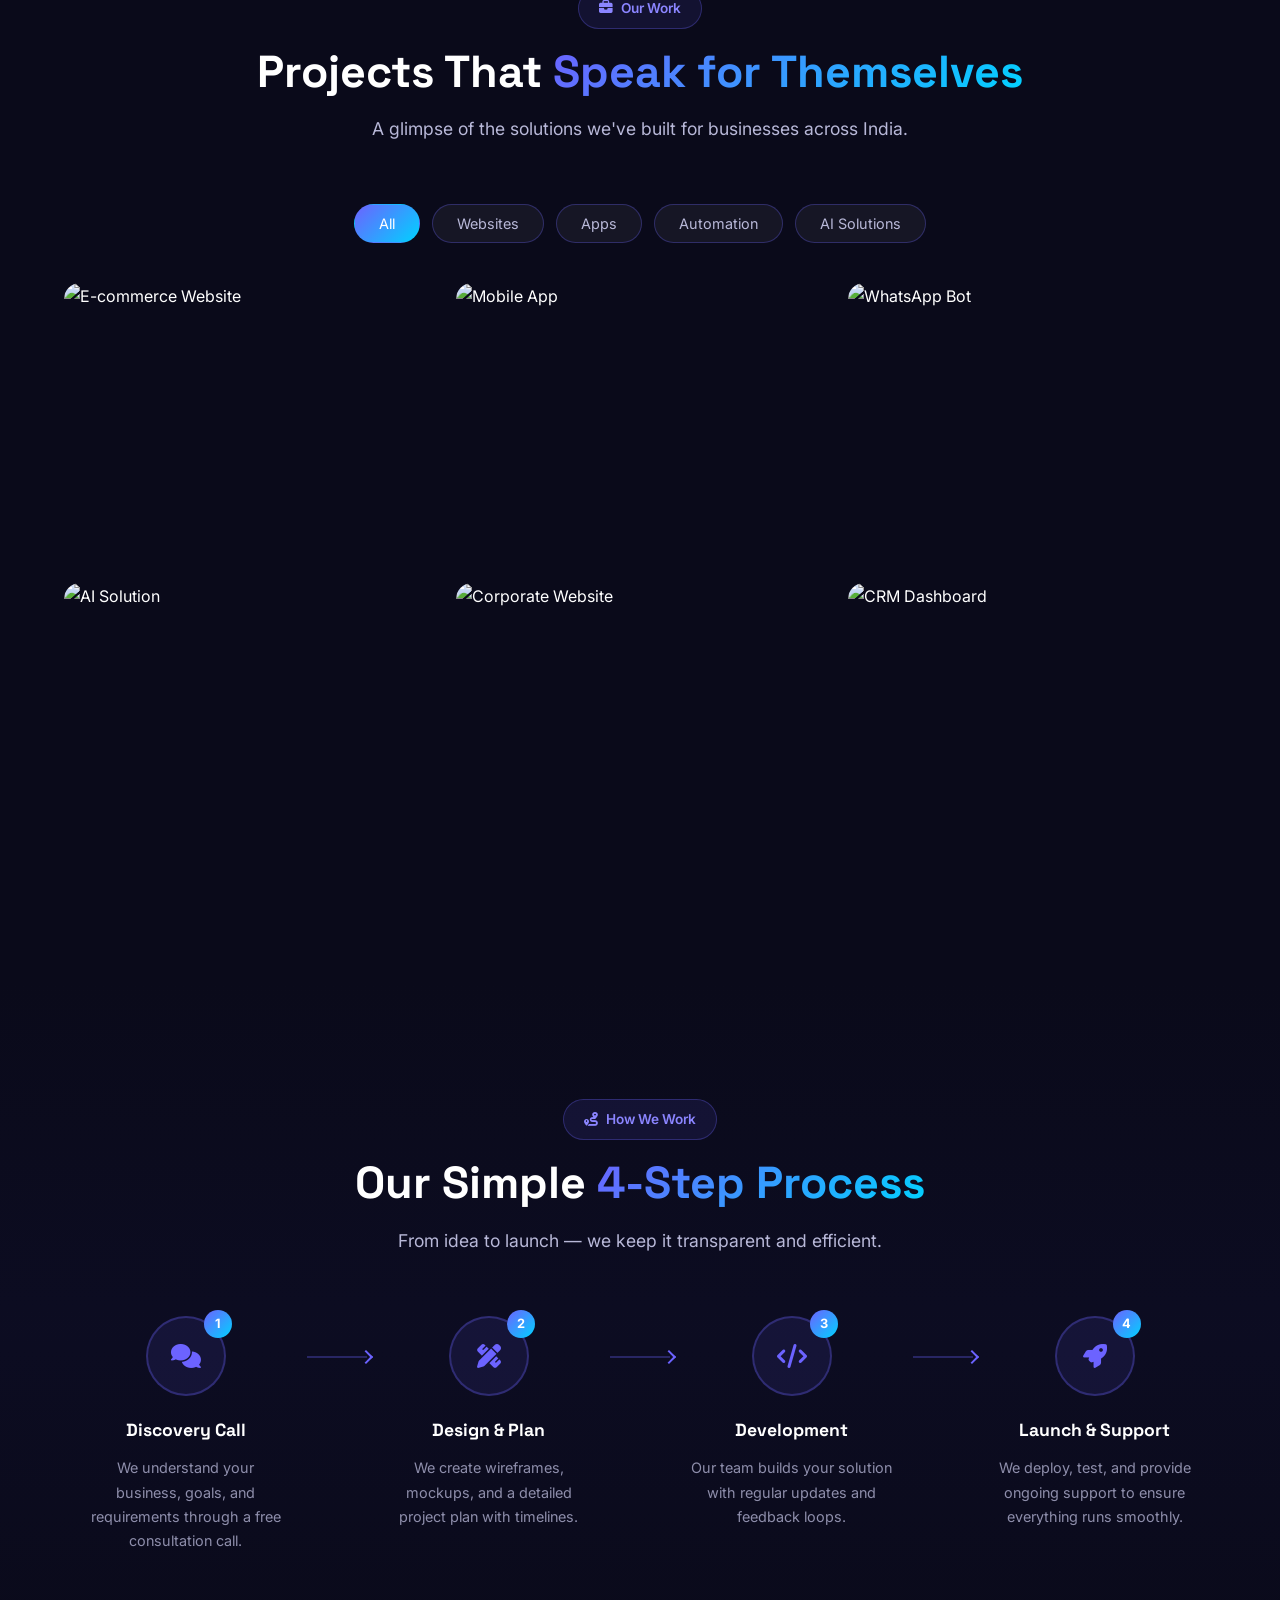
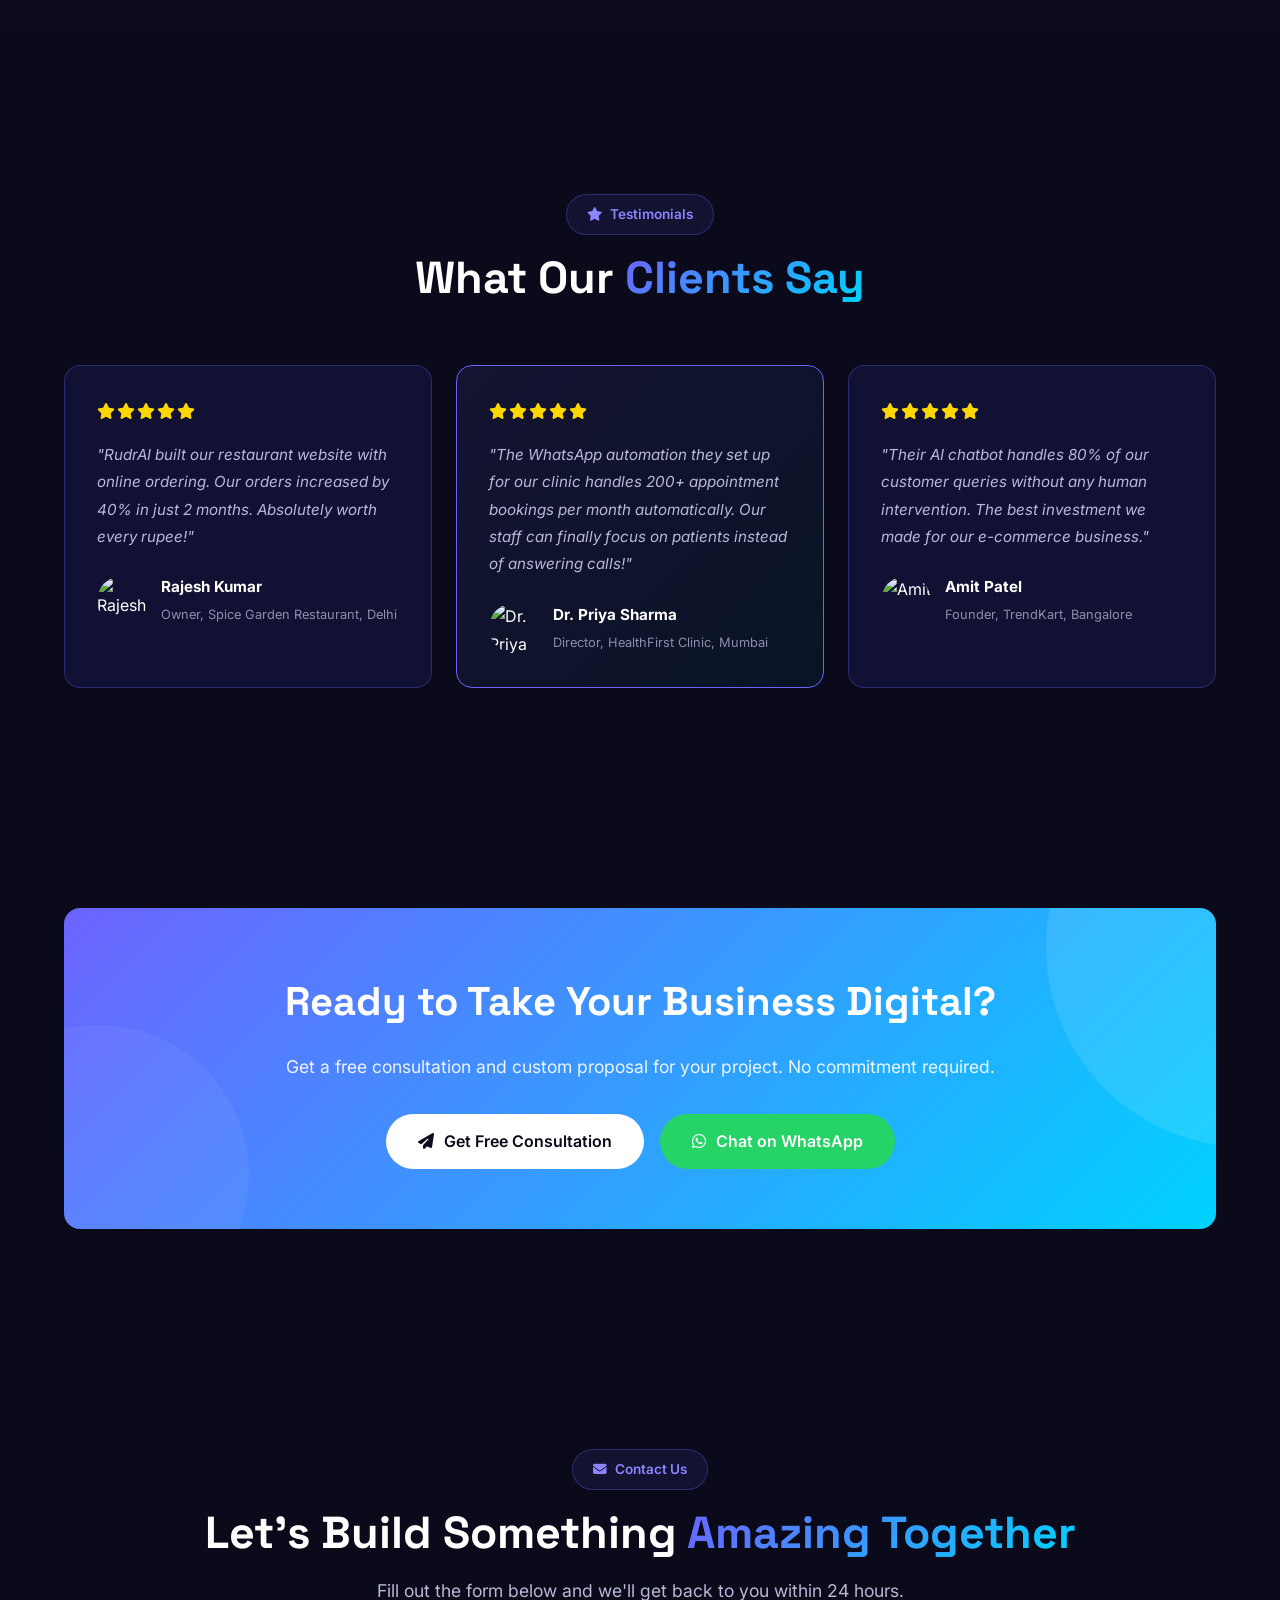
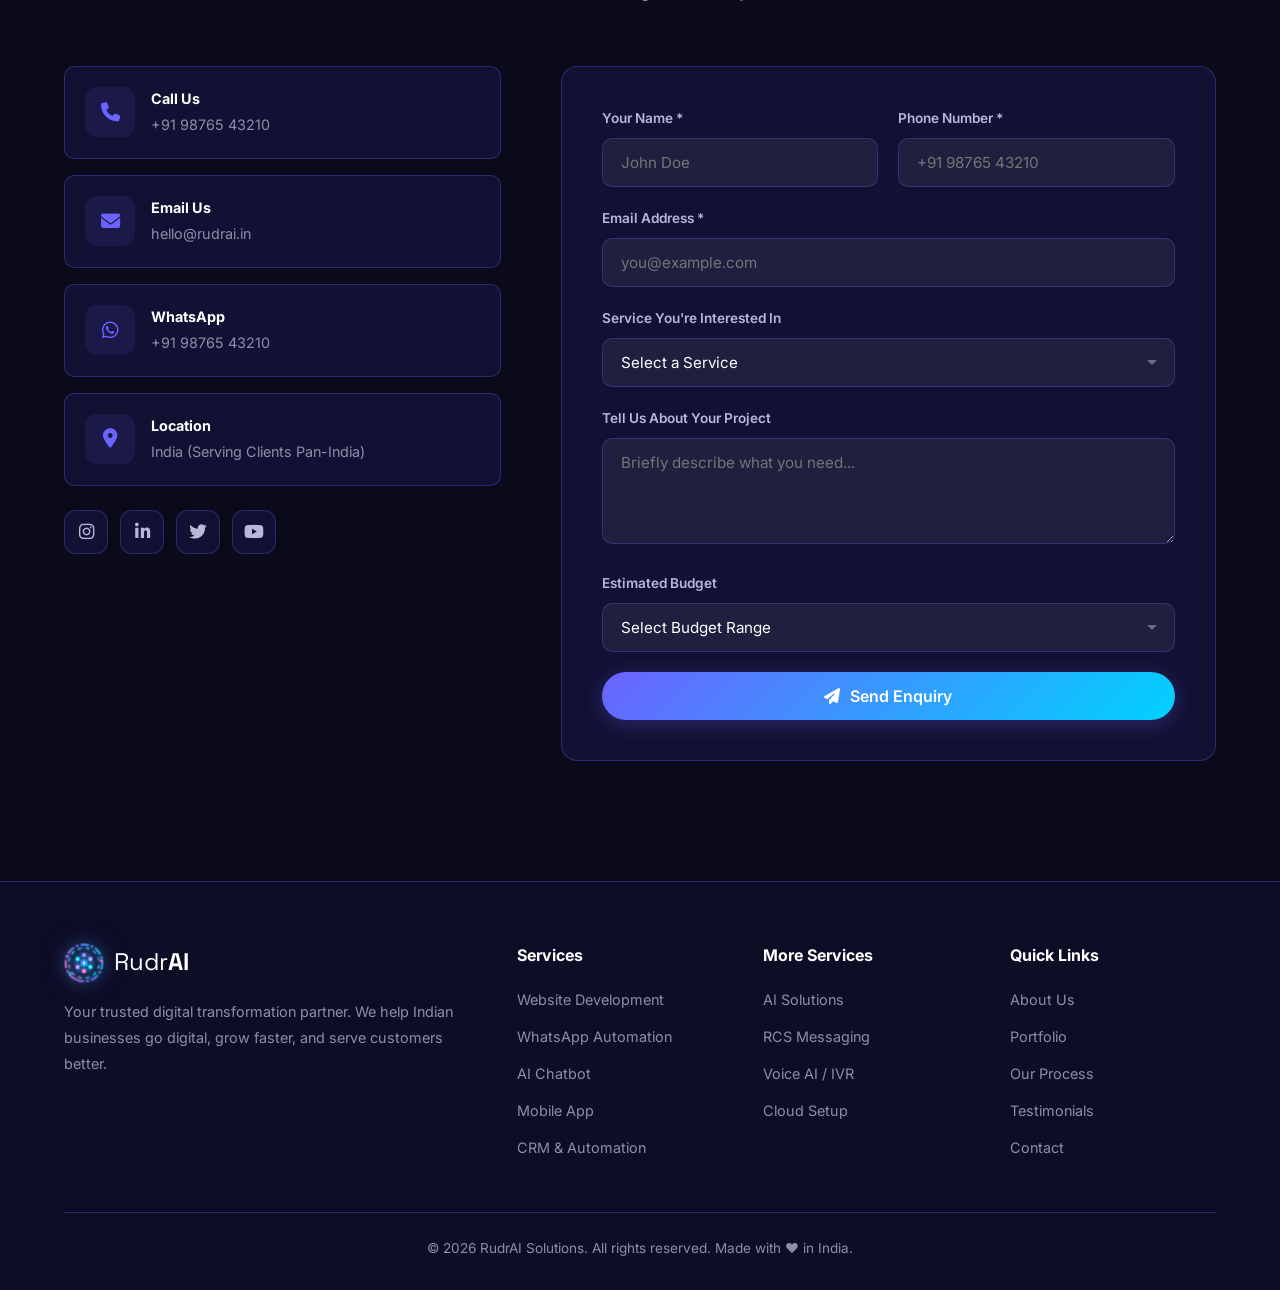
==== commit 759438f9: "Fix WhatsApp demo: replace broken image with emoji avatar, fix auto-play trigger" ====
--- a/index.html
+++ b/index.html
@@ -279,7 +279,7 @@
                         <div class="service-mockup whatsapp-mock">
                             <div class="whatsapp-chat-demo">
                                 <div class="wa-header">
-                                    <img src="https://images.unsplash.com/photo-1599566150163-29194dcabd36?w=40&h=40&fit=crop" alt="Business">
+                                    <div class="wa-avatar">🏪</div>
                                     <div>
                                         <strong>RudrAI Store</strong>
                                         <small>online</small>
@@ -1125,3 +1125,4 @@
 
 
 
+
--- a/css/styles.css
+++ b/css/styles.css
@@ -1076,6 +1076,19 @@
     width: 40px;
     height: 40px;
     border-radius: 50%;
+}
+
+/* WhatsApp Avatar */
+.wa-avatar {
+    width: 40px;
+    height: 40px;
+    border-radius: 50%;
+    background: linear-gradient(135deg, #25D366, #128C7E);
+    display: flex;
+    align-items: center;
+    justify-content: center;
+    font-size: 1.2rem;
+    flex-shrink: 0;
 }
 
 .wa-header strong {
@@ -2625,3 +2638,4 @@
 
 
 
+
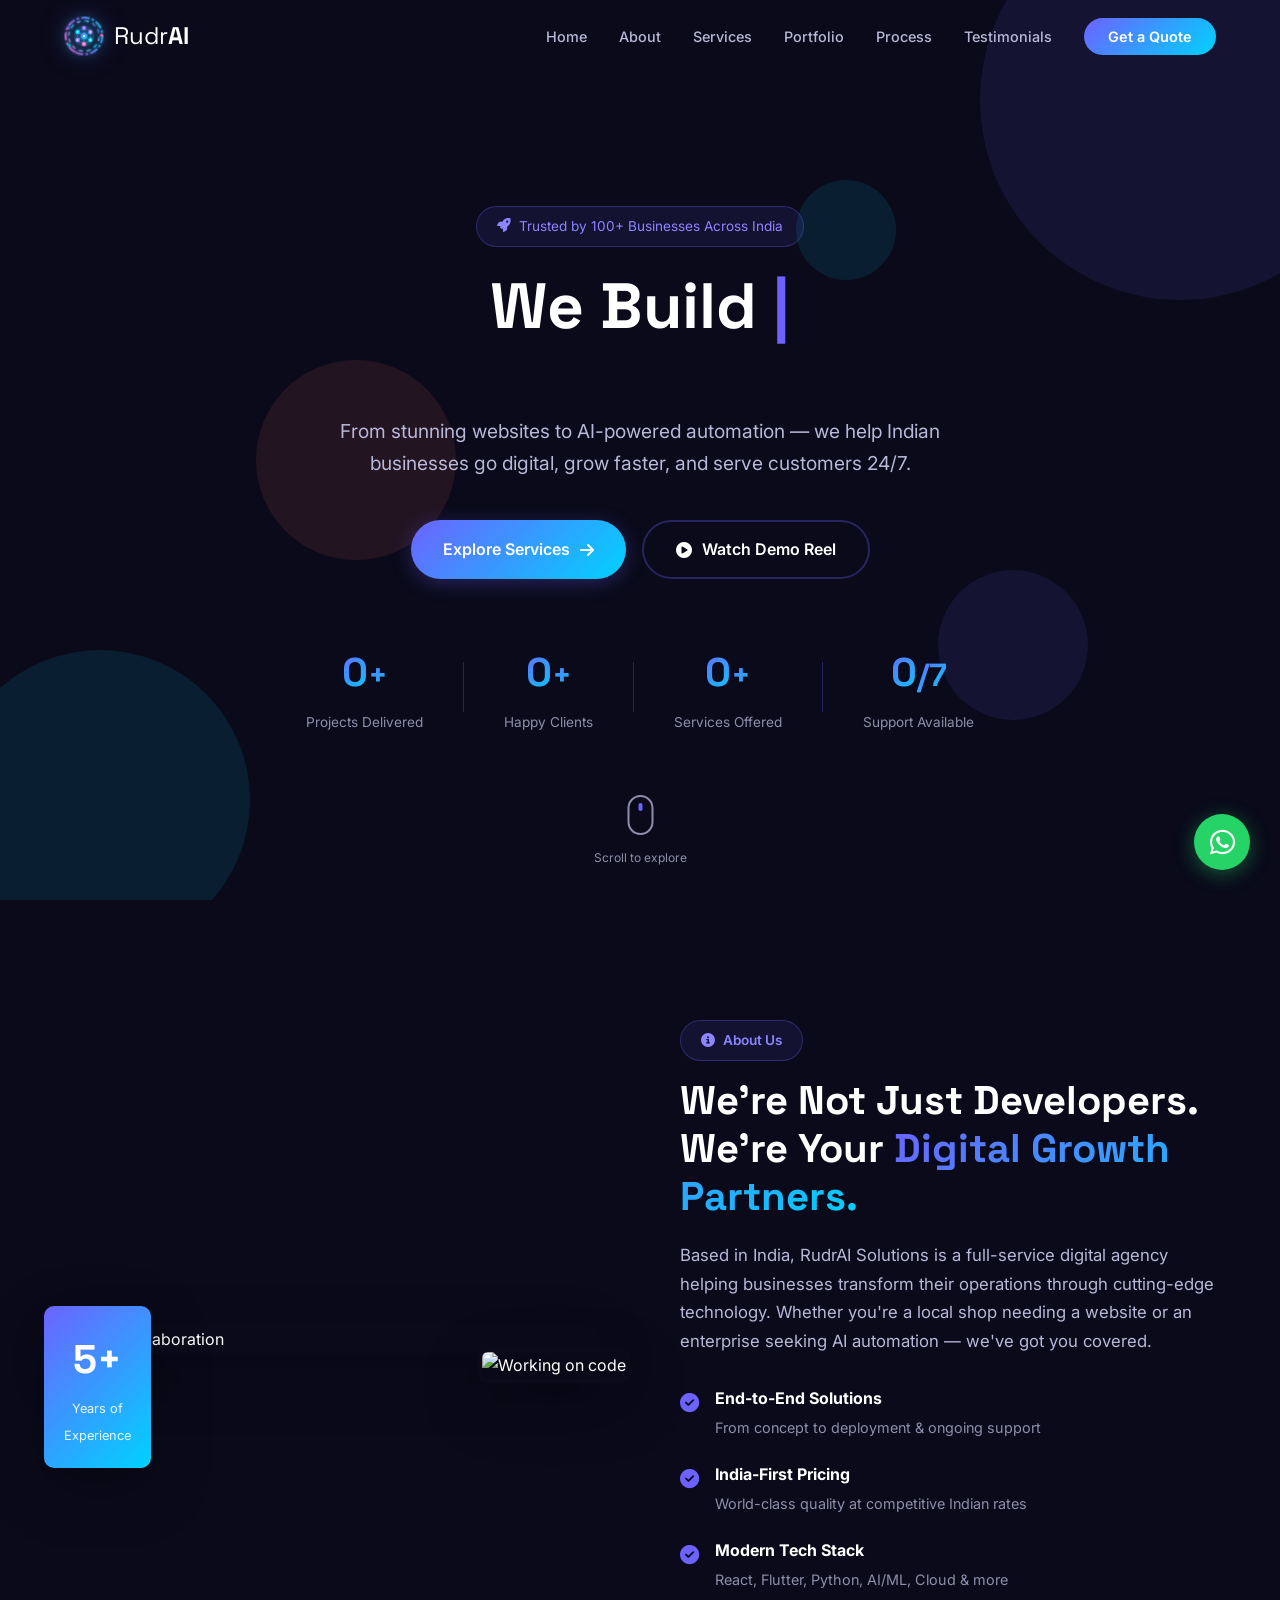
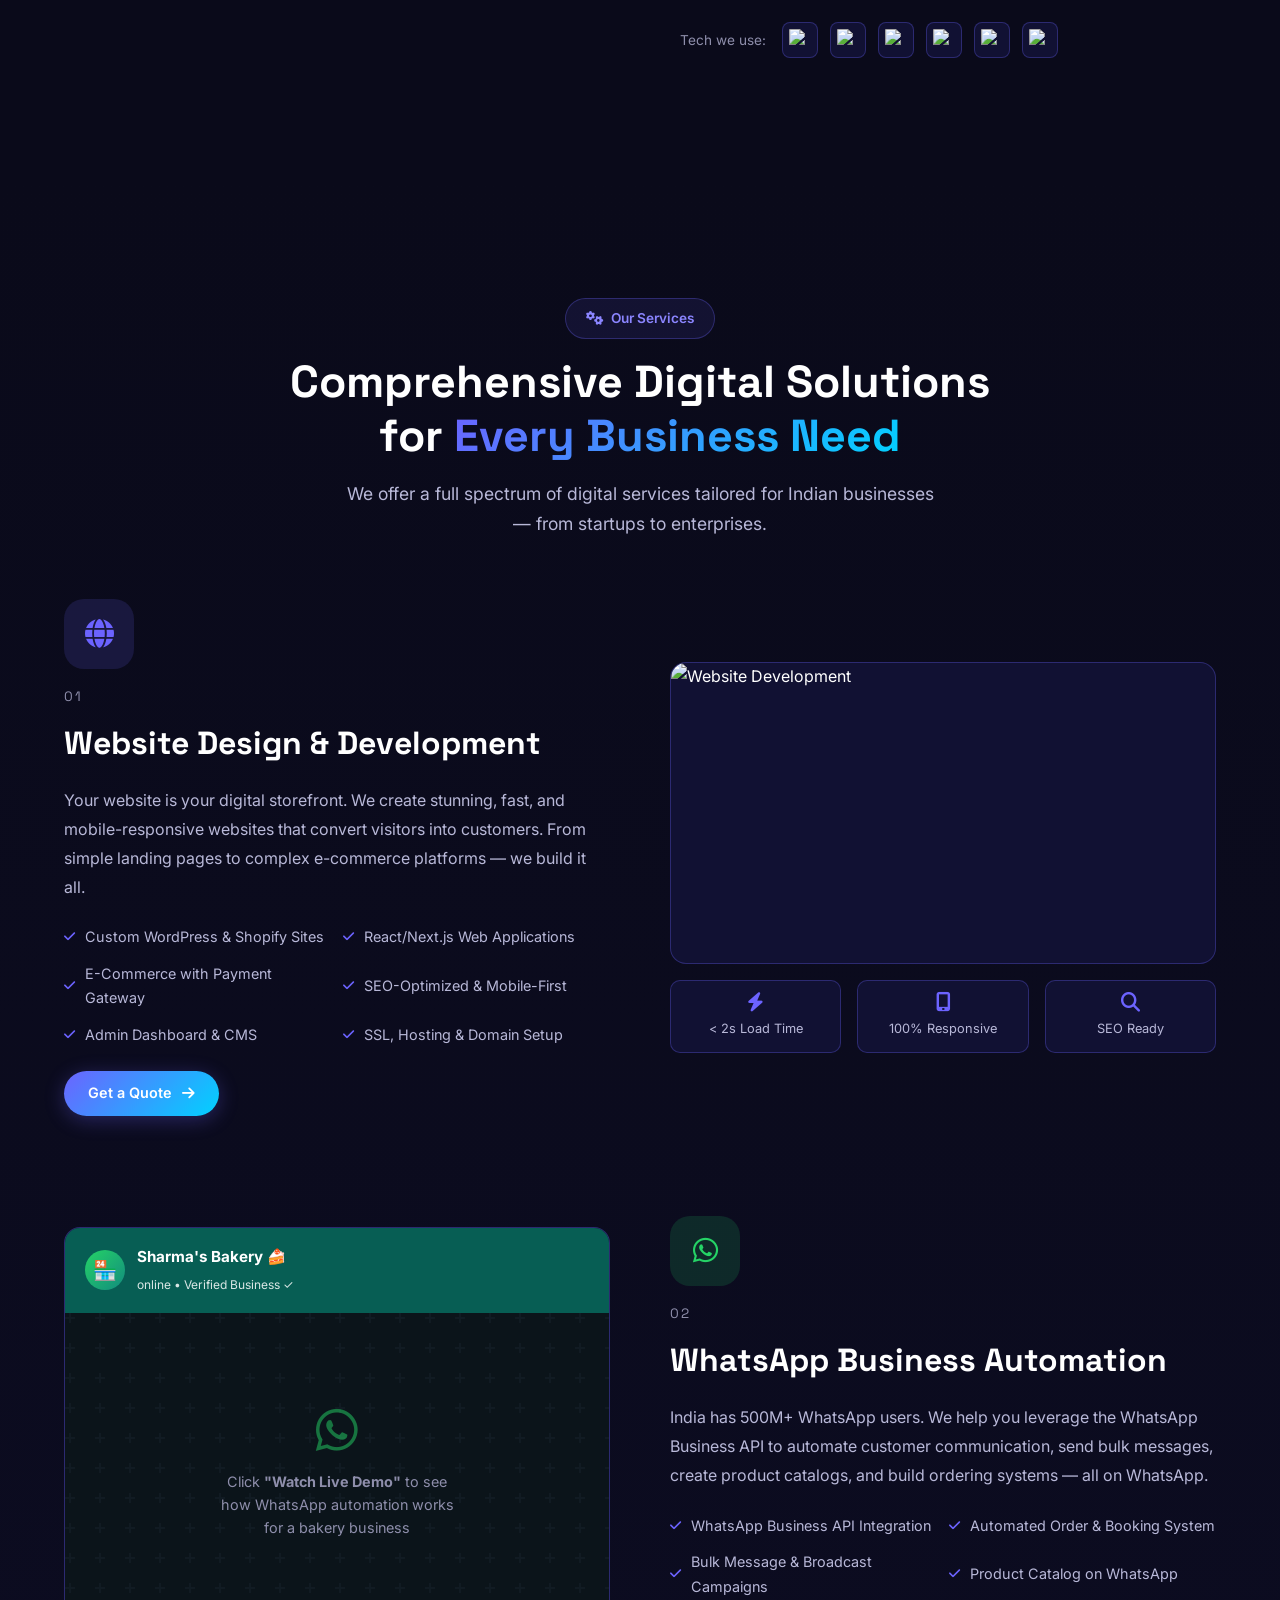
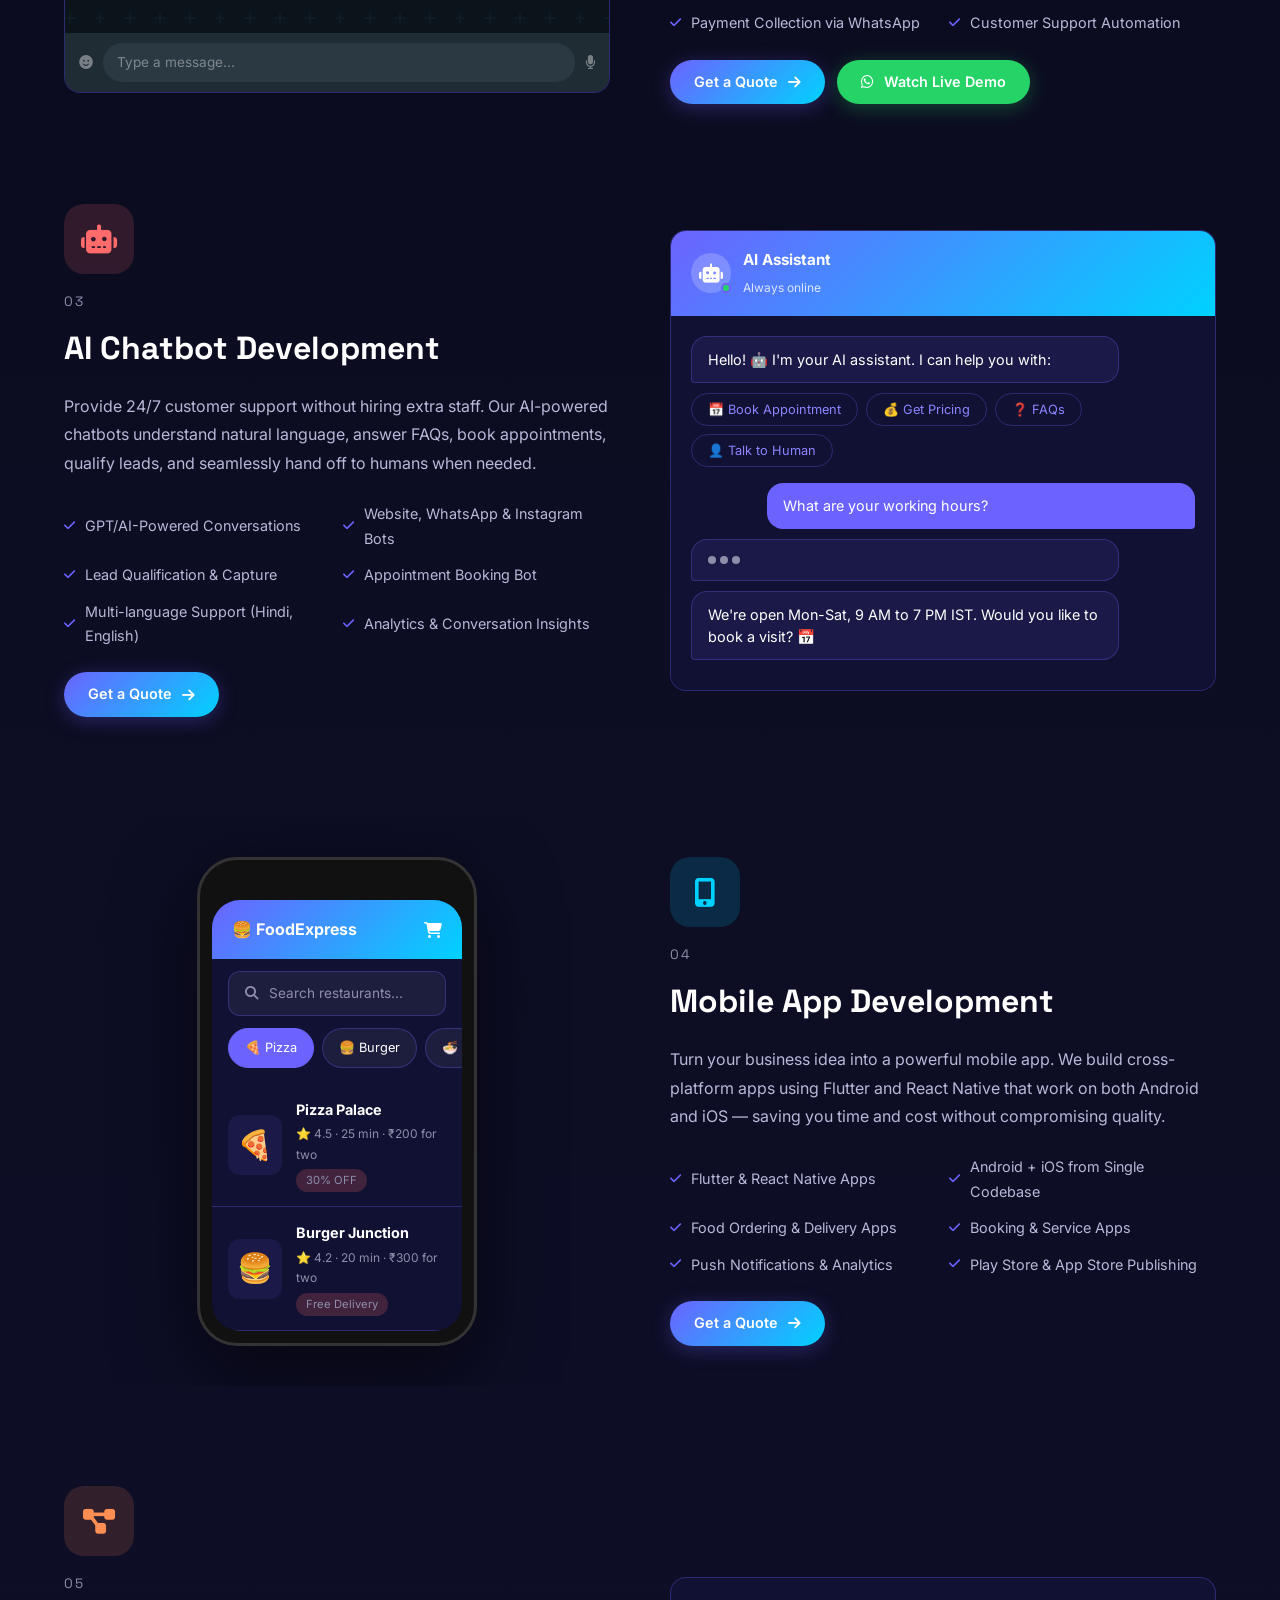
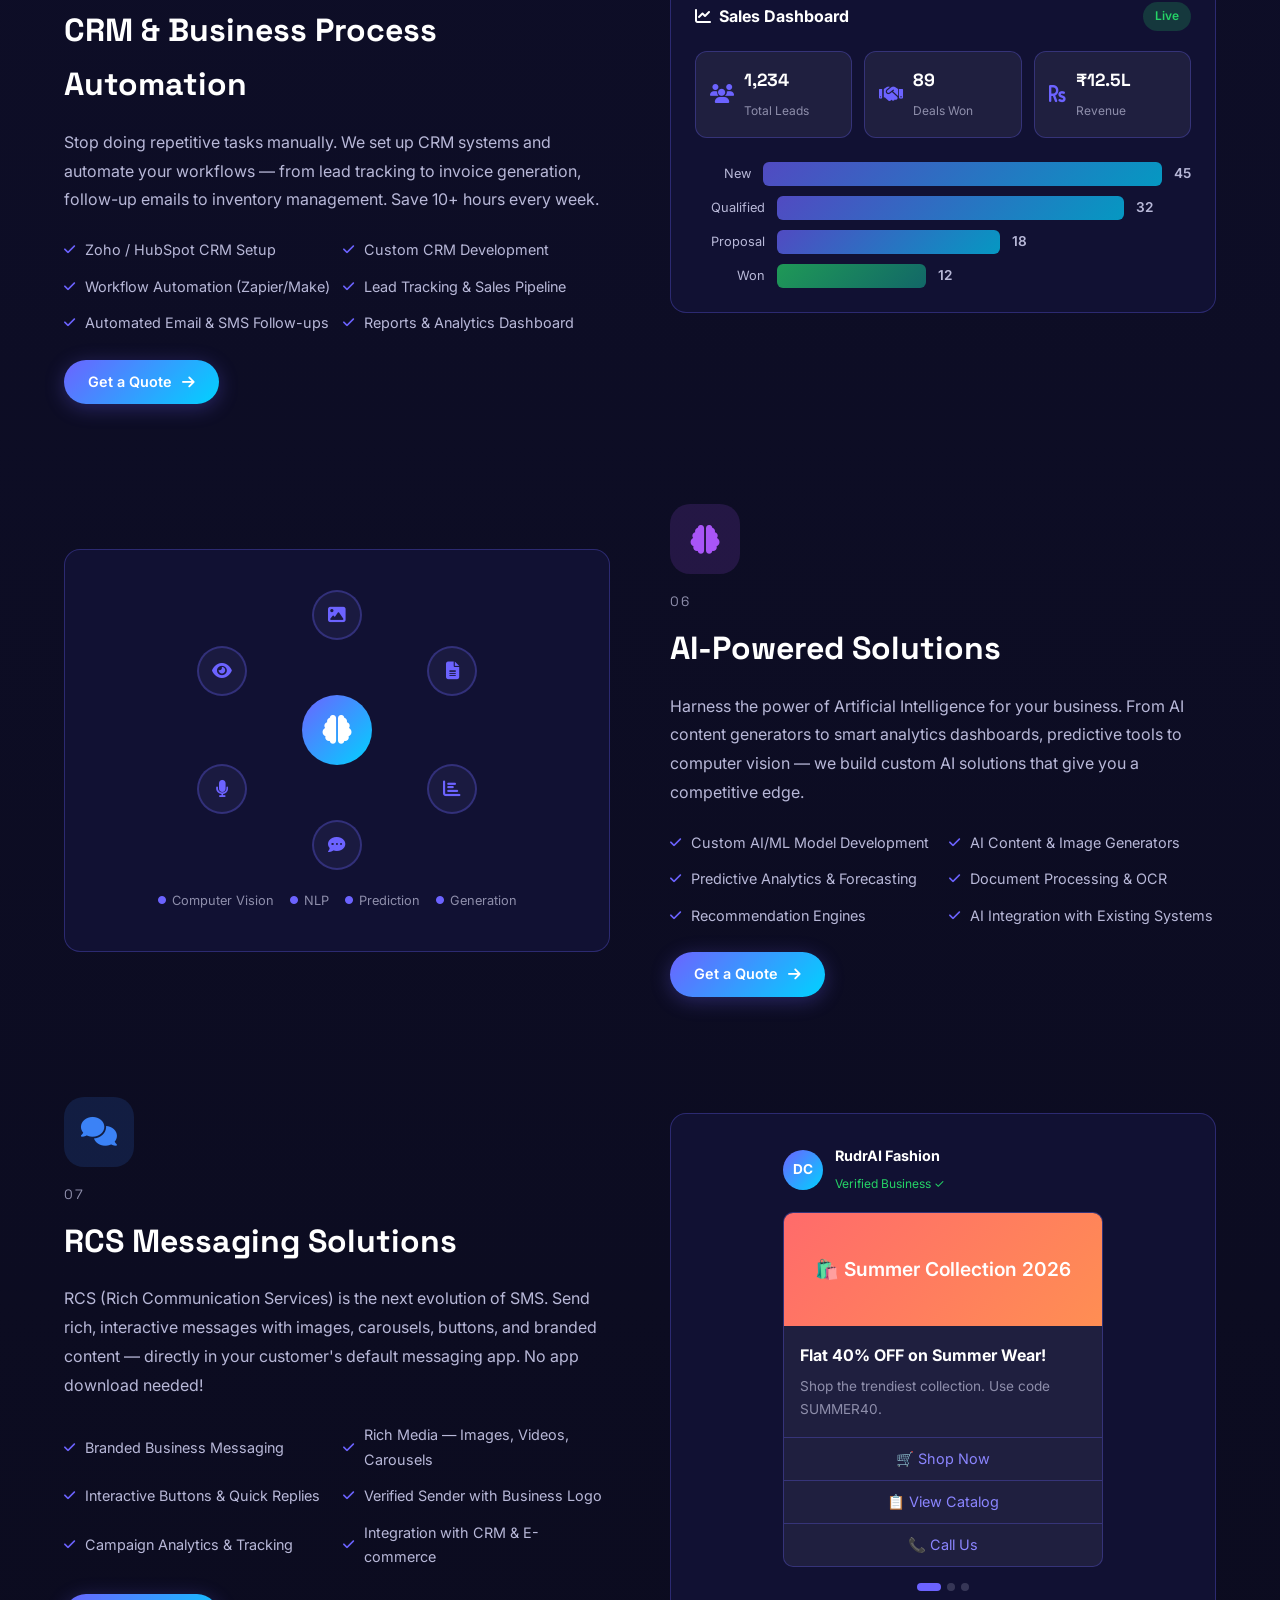
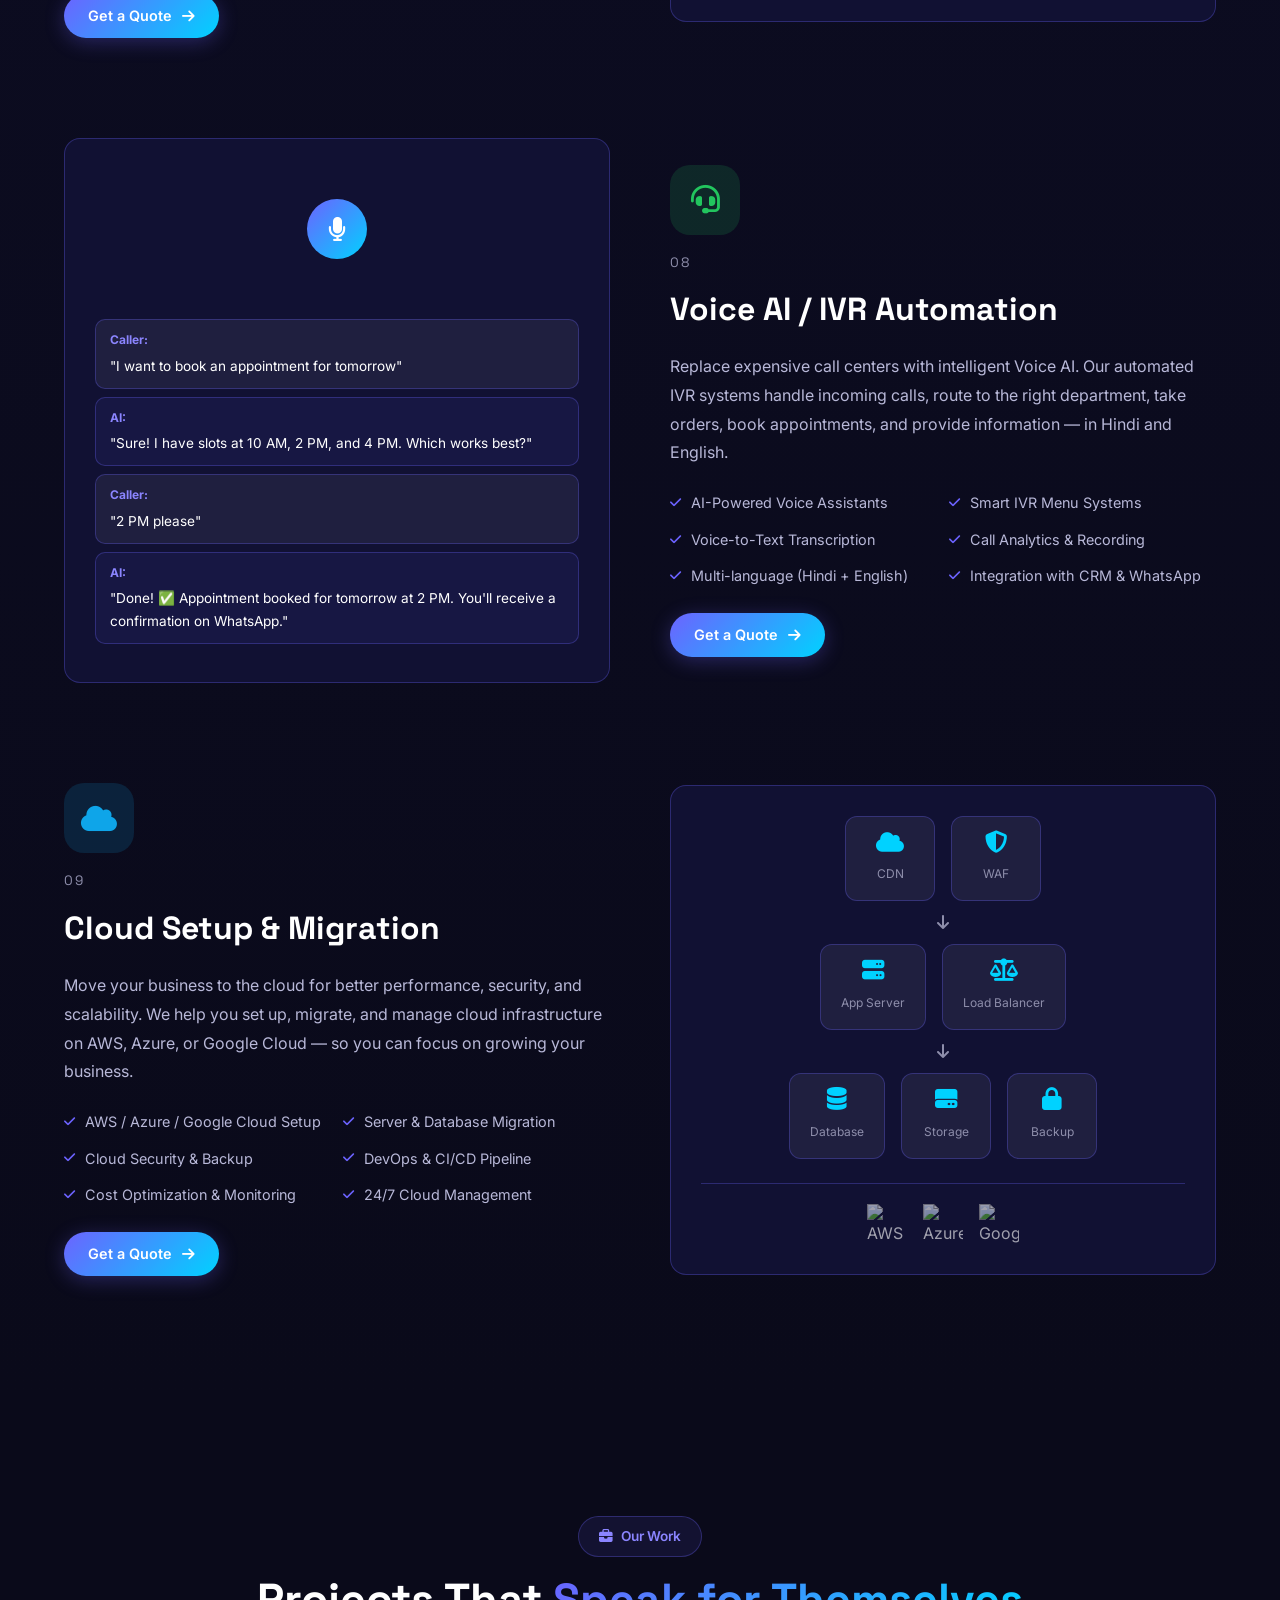
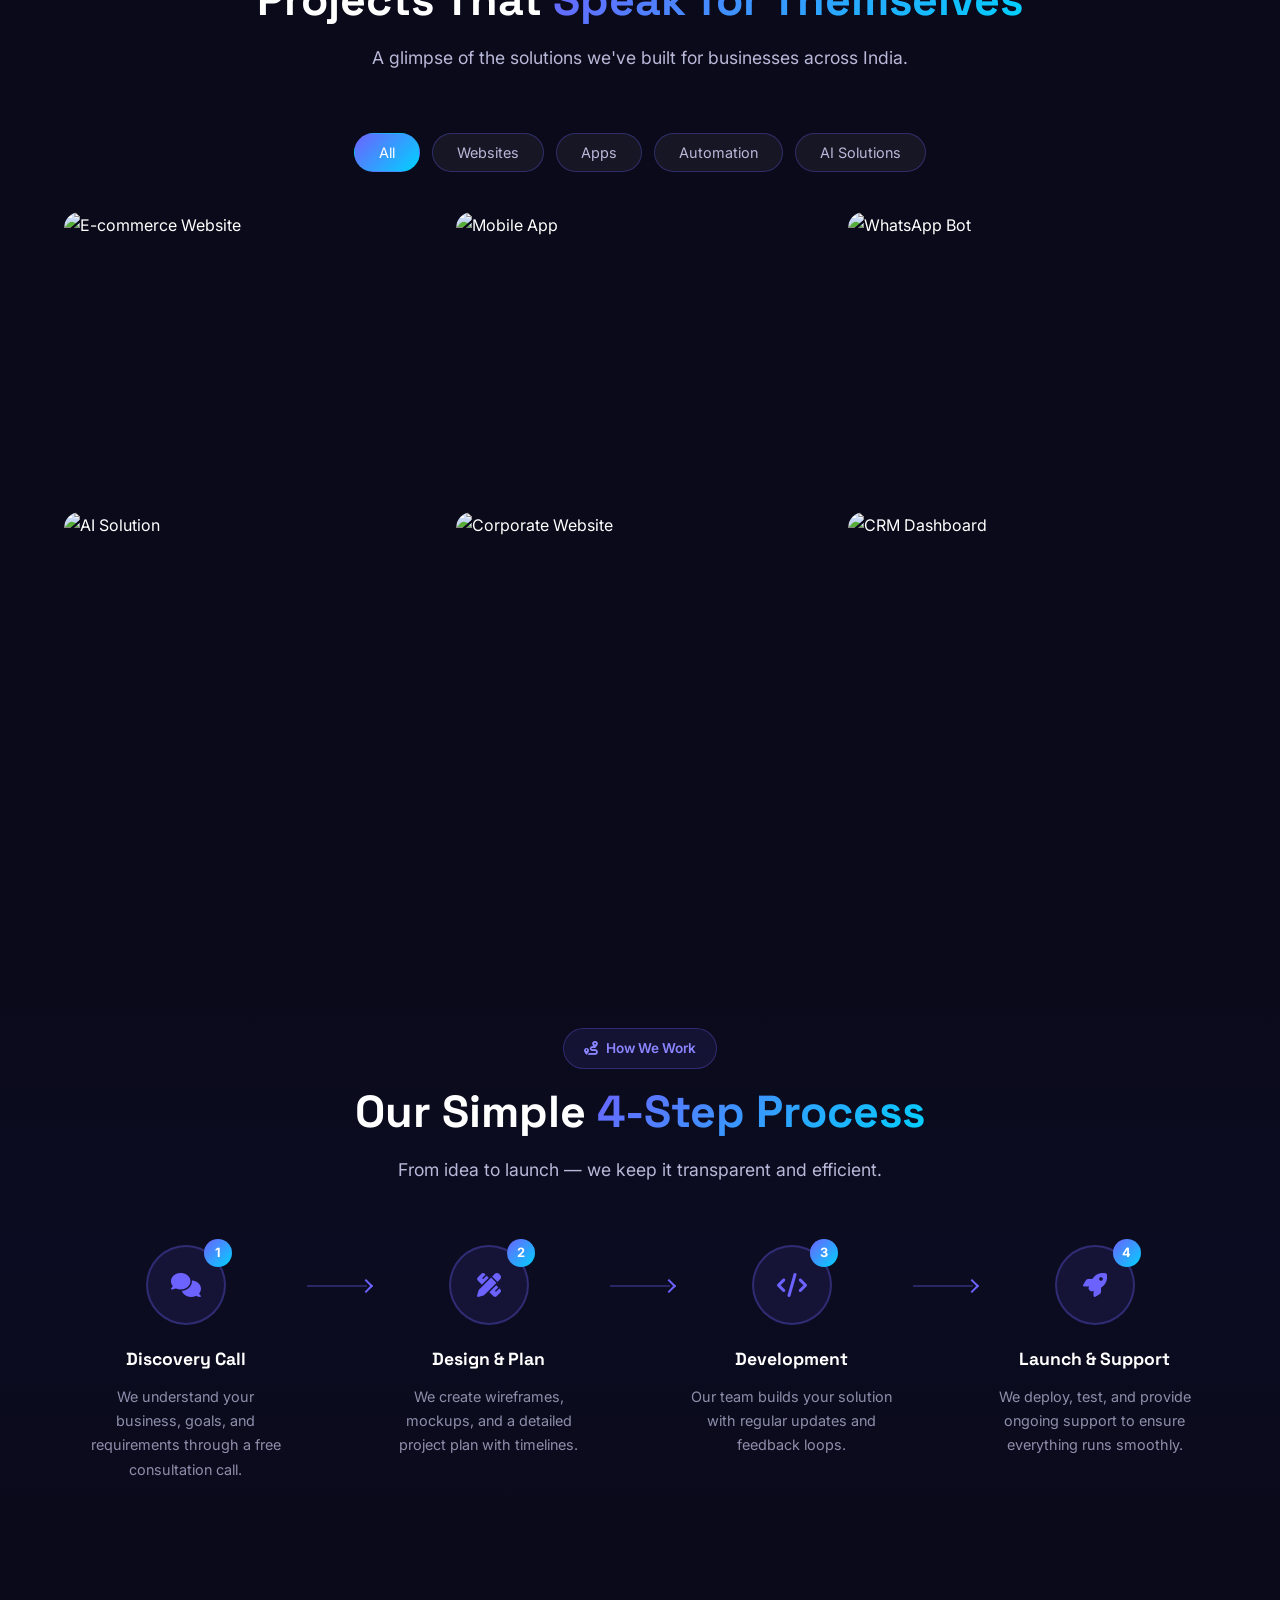
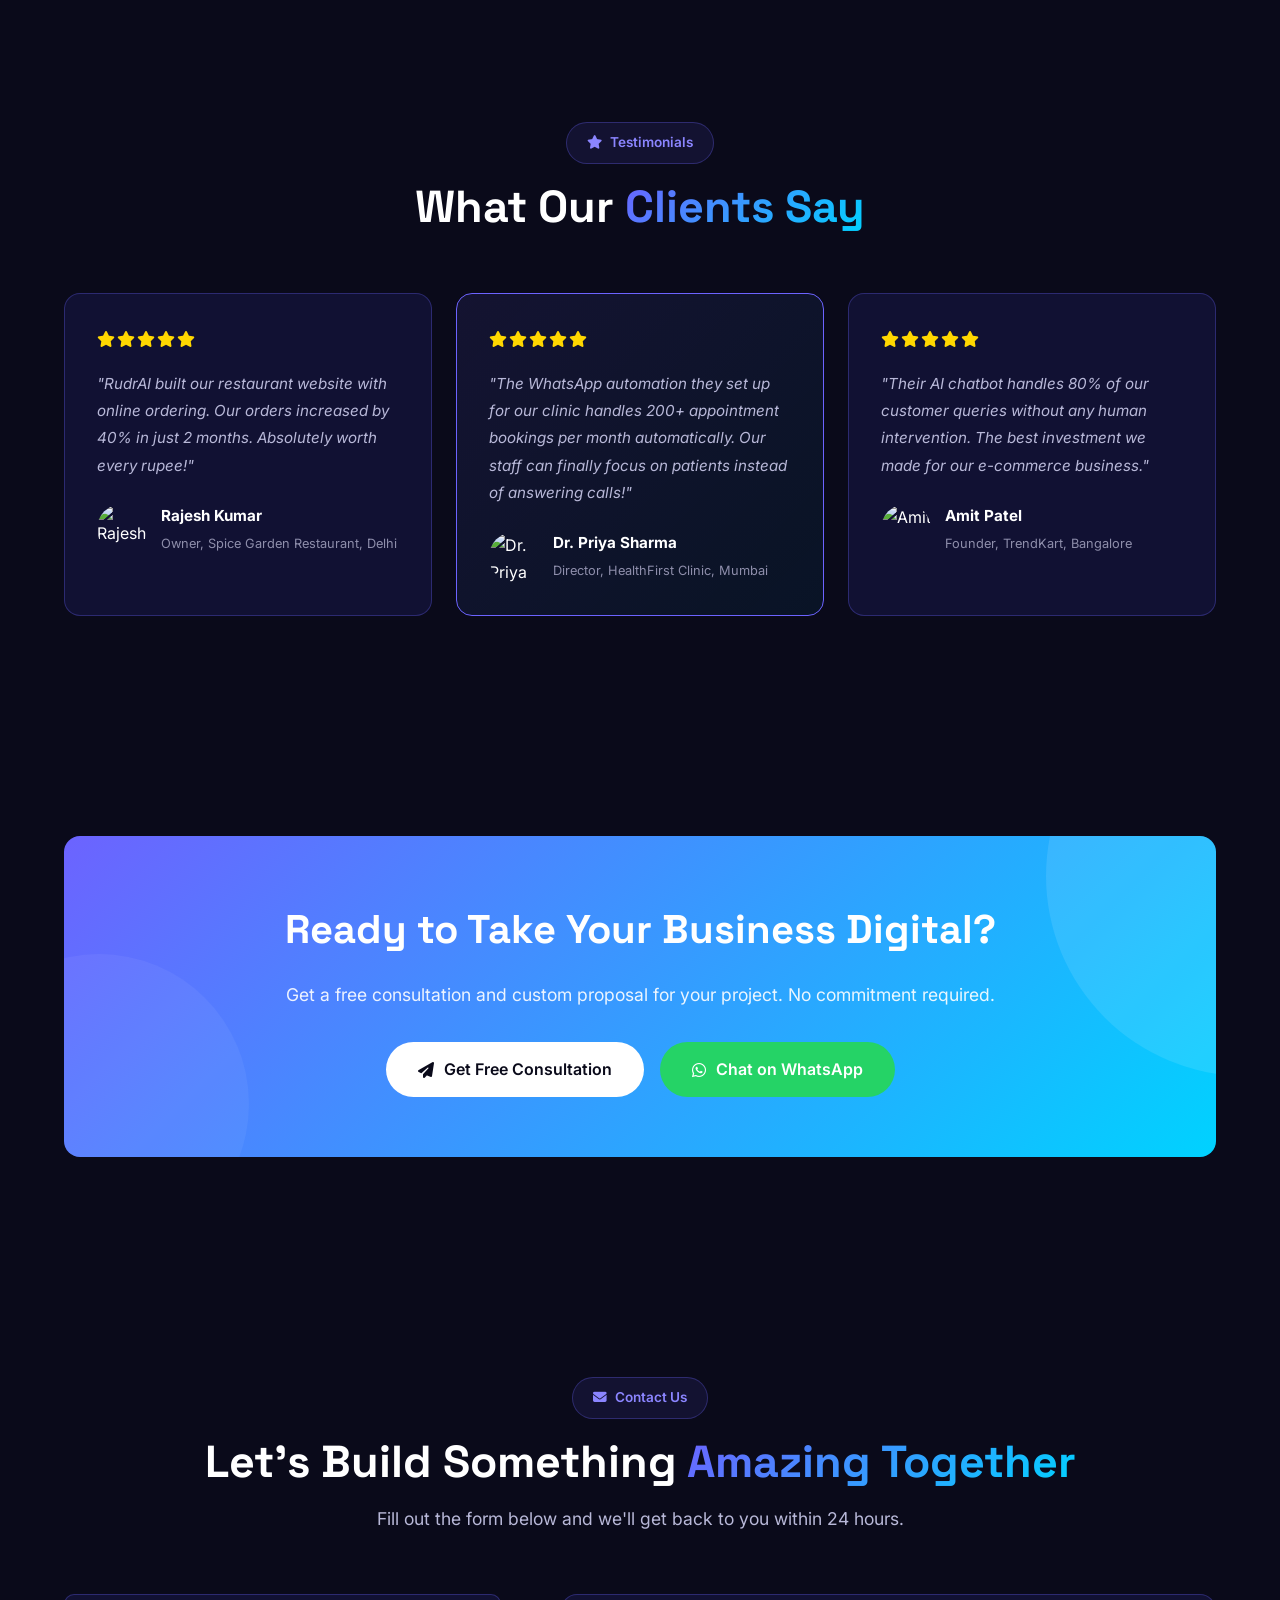
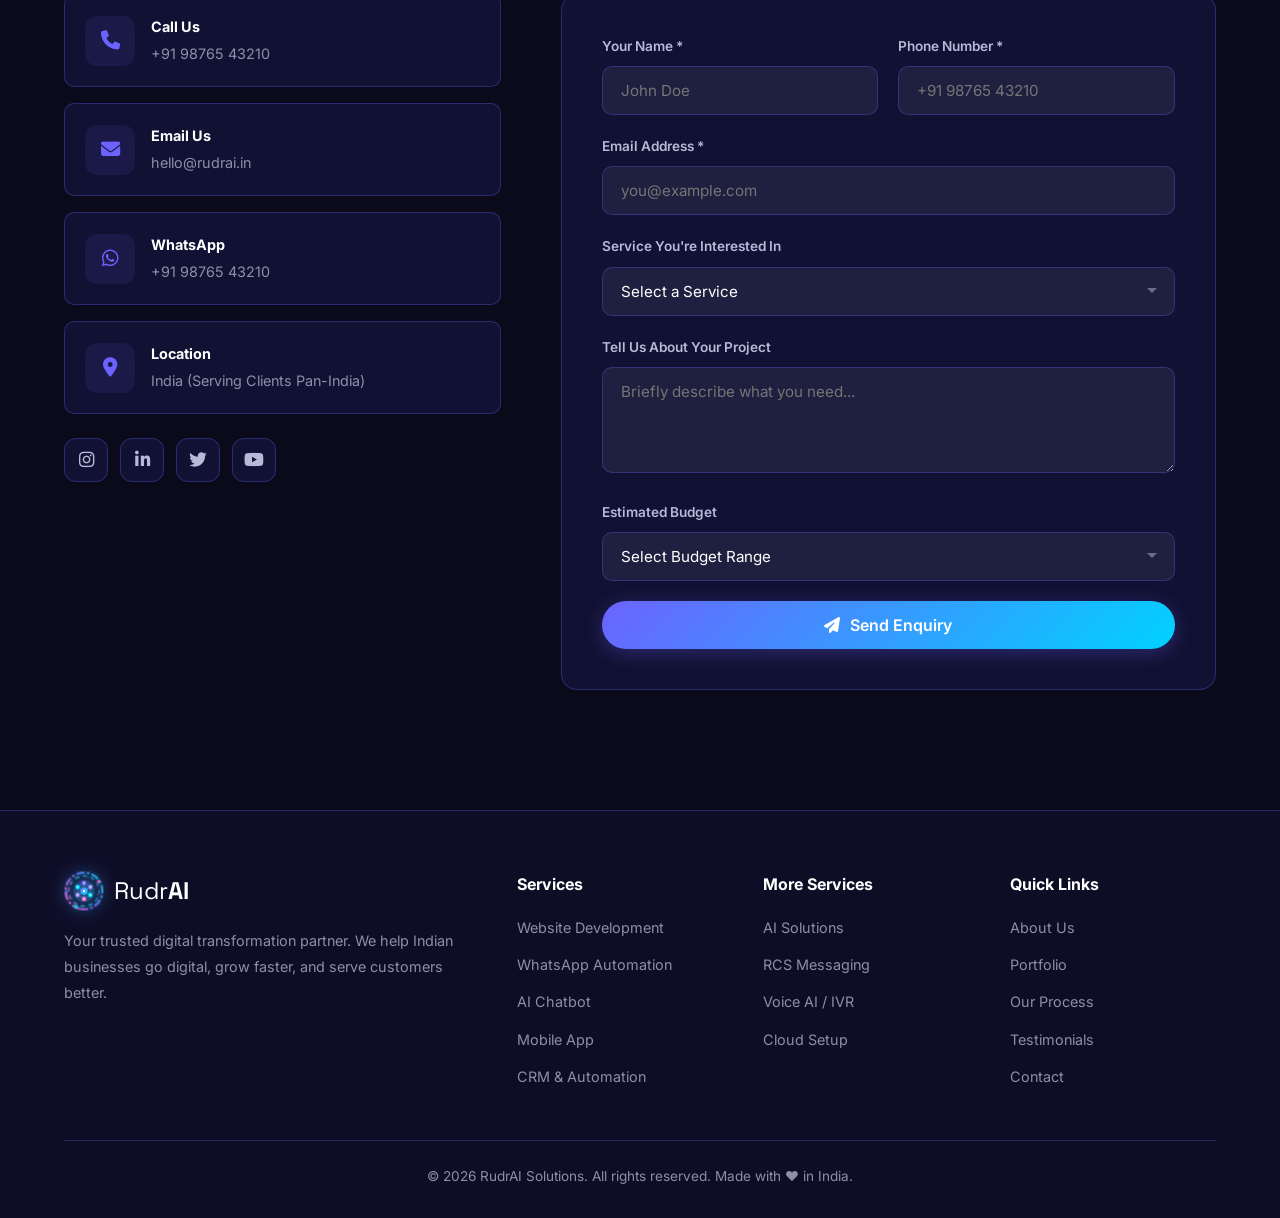
==== commit 1837f863: "Add interactive WhatsApp live demo with Watch Live Demo button" ====
--- a/index.html
+++ b/index.html
@@ -1,1128 +1,1115 @@
-<!DOCTYPE html>
-<html lang="en">
-<head>
-    <meta charset="UTF-8">
-    <meta name="viewport" content="width=device-width, initial-scale=1.0">
-    <title>RudrAI Solutions — Digital Transformation Partner</title>
-    <link rel="stylesheet" href="css/styles.css">
-    <link href="https://fonts.googleapis.com/css2?family=Inter:wght@300;400;500;600;700;800;900&family=Space+Grotesk:wght@400;500;600;700&display=swap" rel="stylesheet">
-    <link rel="stylesheet" href="https://cdnjs.cloudflare.com/ajax/libs/font-awesome/6.5.1/css/all.min.css">
-    <link rel="stylesheet" href="https://cdnjs.cloudflare.com/ajax/libs/aos/2.3.4/aos.css">
+<!DOCTYPE html>
+<html lang="en">
+<head>
+    <meta charset="UTF-8">
+    <meta name="viewport" content="width=device-width, initial-scale=1.0">
+    <title>RudrAI Solutions — Digital Transformation Partner</title>
+    <link rel="stylesheet" href="css/styles.css">
+    <link href="https://fonts.googleapis.com/css2?family=Inter:wght@300;400;500;600;700;800;900&family=Space+Grotesk:wght@400;500;600;700&display=swap" rel="stylesheet">
+    <link rel="stylesheet" href="https://cdnjs.cloudflare.com/ajax/libs/font-awesome/6.5.1/css/all.min.css">
+    <link rel="stylesheet" href="https://cdnjs.cloudflare.com/ajax/libs/aos/2.3.4/aos.css">
     <link rel="icon" type="image/svg+xml" href="img/favicon.svg">
-</head>
-<body>
-    <!-- Preloader -->
-    <div id="preloader">
-        <div class="loader">
+</head>
+<body>
+    <!-- Preloader -->
+    <div id="preloader">
+        <div class="loader">
             <img src="img/logo.svg" alt="RudrAI" class="loader-logo">
-            <span>RudrAI</span>
-        </div>
-    </div>
+            <span>RudrAI</span>
+        </div>
+    </div>
+
+    <!-- Floating Nav -->
+    <nav id="navbar">
+        <div class="nav-container">
+            <a href="#hero" class="logo">
+                <img src="img/logo.svg" alt="RudrAI" class="logo-svg"><span>Rudr<strong>AI</strong></span>
+            </a>
+            <ul class="nav-links">
+                <li><a href="#hero">Home</a></li>
+                <li><a href="#about">About</a></li>
+                <li><a href="#services">Services</a></li>
+                <li><a href="#portfolio">Portfolio</a></li>
+                <li><a href="#process">Process</a></li>
+                <li><a href="#testimonials">Testimonials</a></li>
+                <li><a href="#contact" class="nav-cta">Get a Quote</a></li>
+            </ul>
+            <div class="hamburger" id="hamburger">
+                <span></span>
+                <span></span>
+                <span></span>
+            </div>
+        </div>
+    </nav>
+
+    <!-- Mobile Menu -->
+    <div class="mobile-menu" id="mobileMenu">
+        <ul>
+            <li><a href="#hero">Home</a></li>
+            <li><a href="#about">About</a></li>
+            <li><a href="#services">Services</a></li>
+            <li><a href="#portfolio">Portfolio</a></li>
+            <li><a href="#process">Process</a></li>
+            <li><a href="#testimonials">Testimonials</a></li>
+            <li><a href="#contact">Get a Quote</a></li>
+        </ul>
+    </div>
+
+    <!-- ==================== HERO SECTION ==================== -->
+    <section id="hero">
+        <div class="hero-bg-animation">
+            <div class="floating-shapes">
+                <div class="shape shape-1"></div>
+                <div class="shape shape-2"></div>
+                <div class="shape shape-3"></div>
+                <div class="shape shape-4"></div>
+                <div class="shape shape-5"></div>
+            </div>
+        </div>
+        <div class="hero-content">
+            <div class="hero-badge" data-aos="fade-down">
+                <i class="fas fa-rocket"></i> Trusted by 100+ Businesses Across India
+            </div>
+            <h1 data-aos="fade-up" data-aos-delay="100">
+                We Build <span class="gradient-text" id="typed-text"></span>
+                <span class="cursor">|</span>
+            </h1>
+            <p class="hero-subtitle" data-aos="fade-up" data-aos-delay="200">
+                From stunning websites to AI-powered automation — we help Indian businesses 
+                go digital, grow faster, and serve customers 24/7.
+            </p>
+            <div class="hero-cta" data-aos="fade-up" data-aos-delay="300">
+                <a href="#services" class="btn btn-primary">
+                    <span>Explore Services</span>
+                    <i class="fas fa-arrow-right"></i>
+                </a>
+                <a href="demo-reel.html" class="btn btn-outline">
+                    <i class="fas fa-play-circle"></i>
+                    <span>Watch Demo Reel</span>
+                </a>
+            </div>
+            <div class="hero-stats" data-aos="fade-up" data-aos-delay="400">
+                <div class="stat">
+                    <span class="stat-number" data-count="150">0</span><span class="stat-plus">+</span>
+                    <span class="stat-label">Projects Delivered</span>
+                </div>
+                <div class="stat-divider"></div>
+                <div class="stat">
+                    <span class="stat-number" data-count="100">0</span><span class="stat-plus">+</span>
+                    <span class="stat-label">Happy Clients</span>
+                </div>
+                <div class="stat-divider"></div>
+                <div class="stat">
+                    <span class="stat-number" data-count="9">0</span><span class="stat-plus">+</span>
+                    <span class="stat-label">Services Offered</span>
+                </div>
+                <div class="stat-divider"></div>
+                <div class="stat">
+                    <span class="stat-number" data-count="24">0</span><span class="stat-plus">/7</span>
+                    <span class="stat-label">Support Available</span>
+                </div>
+            </div>
+        </div>
+        <div class="scroll-indicator">
+            <div class="mouse">
+                <div class="wheel"></div>
+            </div>
+            <span>Scroll to explore</span>
+        </div>
+    </section>
+
+    <!-- ==================== DEMO REEL MODAL ==================== -->
+    <div class="video-modal" id="demoModal">
+        <div class="modal-overlay"></div>
+        <div class="modal-content">
+            <button class="modal-close" id="closeModal"><i class="fas fa-times"></i></button>
+            <div class="video-wrapper">
+                <iframe id="demoVideo" src="" frameborder="0" allow="autoplay; encrypted-media" allowfullscreen></iframe>
+            </div>
+        </div>
+    </div>
+
+    <!-- ==================== ABOUT SECTION ==================== -->
+    <section id="about">
+        <div class="container">
+            <div class="about-grid">
+                <div class="about-visual" data-aos="fade-right">
+                    <div class="about-image-stack">
+                        <img src="https://images.unsplash.com/photo-1522071820081-009f0129c71c?w=600&h=400&fit=crop" alt="Team collaboration" class="about-img-main">
+                        <img src="https://images.unsplash.com/photo-1553877522-43269d4ea984?w=300&h=200&fit=crop" alt="Working on code" class="about-img-float">
+                        <div class="experience-badge">
+                            <span class="exp-number">5+</span>
+                            <span class="exp-text">Years of<br>Experience</span>
+                        </div>
+                    </div>
+                </div>
+                <div class="about-content" data-aos="fade-left">
+                    <span class="section-tag"><i class="fas fa-info-circle"></i> About Us</span>
+                    <h2>We're Not Just Developers.<br>We're Your <span class="gradient-text">Digital Growth Partners.</span></h2>
+                    <p class="about-description">
+                        Based in India, RudrAI Solutions is a full-service digital agency helping businesses 
+                        transform their operations through cutting-edge technology. Whether you're a local shop 
+                        needing a website or an enterprise seeking AI automation — we've got you covered.
+                    </p>
+                    <div class="about-features">
+                        <div class="about-feature">
+                            <div class="feature-icon"><i class="fas fa-check-circle"></i></div>
+                            <div>
+                                <h4>End-to-End Solutions</h4>
+                                <p>From concept to deployment & ongoing support</p>
+                            </div>
+                        </div>
+                        <div class="about-feature">
+                            <div class="feature-icon"><i class="fas fa-check-circle"></i></div>
+                            <div>
+                                <h4>India-First Pricing</h4>
+                                <p>World-class quality at competitive Indian rates</p>
+                            </div>
+                        </div>
+                        <div class="about-feature">
+                            <div class="feature-icon"><i class="fas fa-check-circle"></i></div>
+                            <div>
+                                <h4>Modern Tech Stack</h4>
+                                <p>React, Flutter, Python, AI/ML, Cloud & more</p>
+                            </div>
+                        </div>
+                    </div>
+                    <div class="tech-stack">
+                        <span>Tech we use:</span>
+                        <div class="tech-icons">
+                            <img src="https://cdn.jsdelivr.net/gh/devicons/devicon/icons/react/react-original.svg" alt="React" title="React">
+                            <img src="https://cdn.jsdelivr.net/gh/devicons/devicon/icons/flutter/flutter-original.svg" alt="Flutter" title="Flutter">
+                            <img src="https://cdn.jsdelivr.net/gh/devicons/devicon/icons/python/python-original.svg" alt="Python" title="Python">
+                            <img src="https://cdn.jsdelivr.net/gh/devicons/devicon/icons/nodejs/nodejs-original.svg" alt="Node.js" title="Node.js">
+                            <img src="https://cdn.jsdelivr.net/gh/devicons/devicon/icons/amazonwebservices/amazonwebservices-plain-wordmark.svg" alt="AWS" title="AWS">
+                            <img src="https://cdn.jsdelivr.net/gh/devicons/devicon/icons/firebase/firebase-plain.svg" alt="Firebase" title="Firebase">
+                        </div>
+                    </div>
+                </div>
+            </div>
+        </div>
+    </section>
+
+    <!-- ==================== SERVICES SECTION ==================== -->
+    <section id="services">
+        <div class="container">
+            <div class="section-header" data-aos="fade-up">
+                <span class="section-tag"><i class="fas fa-cogs"></i> Our Services</span>
+                <h2>Comprehensive Digital Solutions<br>for <span class="gradient-text">Every Business Need</span></h2>
+                <p>We offer a full spectrum of digital services tailored for Indian businesses — from startups to enterprises.</p>
+            </div>
+
+            <!-- Service 1: Website Design & Development -->
+            <div class="service-detail" id="service-web" data-aos="fade-up">
+                <div class="service-detail-content">
+                    <div class="service-info">
+                        <div class="service-icon-large">
+                            <i class="fas fa-globe"></i>
+                        </div>
+                        <span class="service-number">01</span>
+                        <h3>Website Design & Development</h3>
+                        <p class="service-desc">
+                            Your website is your digital storefront. We create stunning, fast, and mobile-responsive 
+                            websites that convert visitors into customers. From simple landing pages to complex 
+                            e-commerce platforms — we build it all.
+                        </p>
+                        <div class="service-features">
+                            <div class="sf-item"><i class="fas fa-check"></i> Custom WordPress & Shopify Sites</div>
+                            <div class="sf-item"><i class="fas fa-check"></i> React/Next.js Web Applications</div>
+                            <div class="sf-item"><i class="fas fa-check"></i> E-Commerce with Payment Gateway</div>
+                            <div class="sf-item"><i class="fas fa-check"></i> SEO-Optimized & Mobile-First</div>
+                            <div class="sf-item"><i class="fas fa-check"></i> Admin Dashboard & CMS</div>
+                            <div class="sf-item"><i class="fas fa-check"></i> SSL, Hosting & Domain Setup</div>
+                        </div>
+                        <a href="#contact" class="btn btn-primary btn-sm">Get a Quote <i class="fas fa-arrow-right"></i></a>
+                    </div>
+                    <div class="service-visual">
+                        <div class="service-mockup">
+                            <img src="https://images.unsplash.com/photo-1547658719-da2b51169166?w=600&h=400&fit=crop" alt="Website Development">
+                            <div class="mockup-overlay">
+                                <div class="play-btn" data-video="https://www.youtube.com/embed/FN7ALfpGxiI">
+                                    <i class="fas fa-play"></i>
+                                </div>
+                                <span>Watch Demo</span>
+                            </div>
+                        </div>
+                        <div class="service-mini-stats">
+                            <div class="mini-stat">
+                                <i class="fas fa-bolt"></i>
+                                <span>< 2s Load Time</span>
+                            </div>
+                            <div class="mini-stat">
+                                <i class="fas fa-mobile-alt"></i>
+                                <span>100% Responsive</span>
+                            </div>
+                            <div class="mini-stat">
+                                <i class="fas fa-search"></i>
+                                <span>SEO Ready</span>
+                            </div>
+                        </div>
+                    </div>
+                </div>
+            </div>
+
+            <!-- Service 2: WhatsApp Business Automation -->
+            <div class="service-detail reverse" id="service-whatsapp" data-aos="fade-up">
+                <div class="service-detail-content">
+                    <div class="service-info">
+                        <div class="service-icon-large whatsapp">
+                            <i class="fab fa-whatsapp"></i>
+                        </div>
+                        <span class="service-number">02</span>
+                        <h3>WhatsApp Business Automation</h3>
+                        <p class="service-desc">
+                            India has 500M+ WhatsApp users. We help you leverage the WhatsApp Business API to 
+                            automate customer communication, send bulk messages, create product catalogs, 
+                            and build ordering systems — all on WhatsApp.
+                        </p>
+                        <div class="service-features">
+                            <div class="sf-item"><i class="fas fa-check"></i> WhatsApp Business API Integration</div>
+                            <div class="sf-item"><i class="fas fa-check"></i> Automated Order & Booking System</div>
+                            <div class="sf-item"><i class="fas fa-check"></i> Bulk Message & Broadcast Campaigns</div>
+                            <div class="sf-item"><i class="fas fa-check"></i> Product Catalog on WhatsApp</div>
+                            <div class="sf-item"><i class="fas fa-check"></i> Payment Collection via WhatsApp</div>
+                            <div class="sf-item"><i class="fas fa-check"></i> Customer Support Automation</div>
+                        </div>
+                        <div class="wa-btn-group">
+                            <a href="#contact" class="btn btn-primary btn-sm">Get a Quote <i class="fas fa-arrow-right"></i></a>
+                            <button class="btn btn-whatsapp-demo btn-sm" id="waLiveDemoBtn"><i class="fab fa-whatsapp"></i> Watch Live Demo</button>
+                        </div>
+                    </div>
+                    <div class="service-visual">
+                        <div class="service-mockup whatsapp-mock">
+                            <div class="whatsapp-chat-demo" id="waLiveDemo">
+                                <div class="wa-header">
+                                    <div class="wa-avatar">🏪</div>
+                                    <div>
+                                        <strong>Sharma's Bakery 🍰</strong>
+                                        <small>online • Verified Business ✓</small>
+                                    </div>
+                                </div>
+                                <div class="wa-messages" id="waLiveMessages">
+                                    <div class="wa-demo-placeholder">
+                                        <i class="fab fa-whatsapp"></i>
+                                        <p>Click <strong>"Watch Live Demo"</strong> to see how WhatsApp automation works for a bakery business</p>
+                                    </div>
+                                </div>
+                                <div class="wa-input-bar-demo">
+                                    <i class="fas fa-smile"></i>
+                                    <span>Type a message...</span>
+                                    <i class="fas fa-microphone"></i>
+                                </div>
+                            </div>
+                            <button class="wa-replay-btn" id="waReplayBtn" style="display:none"><i class="fas fa-redo"></i> Replay Demo</button>
+                        </div>
+                    </div>
+                </div>
+            </div>
+
+            <!-- Service 3: AI Chatbot Development -->
+            <div class="service-detail" id="service-chatbot" data-aos="fade-up">
+                <div class="service-detail-content">
+                    <div class="service-info">
+                        <div class="service-icon-large chatbot">
+                            <i class="fas fa-robot"></i>
+                        </div>
+                        <span class="service-number">03</span>
+                        <h3>AI Chatbot Development</h3>
+                        <p class="service-desc">
+                            Provide 24/7 customer support without hiring extra staff. Our AI-powered chatbots 
+                            understand natural language, answer FAQs, book appointments, qualify leads, 
+                            and seamlessly hand off to humans when needed.
+                        </p>
+                        <div class="service-features">
+                            <div class="sf-item"><i class="fas fa-check"></i> GPT/AI-Powered Conversations</div>
+                            <div class="sf-item"><i class="fas fa-check"></i> Website, WhatsApp & Instagram Bots</div>
+                            <div class="sf-item"><i class="fas fa-check"></i> Lead Qualification & Capture</div>
+                            <div class="sf-item"><i class="fas fa-check"></i> Appointment Booking Bot</div>
+                            <div class="sf-item"><i class="fas fa-check"></i> Multi-language Support (Hindi, English)</div>
+                            <div class="sf-item"><i class="fas fa-check"></i> Analytics & Conversation Insights</div>
+                        </div>
+                        <a href="#contact" class="btn btn-primary btn-sm">Get a Quote <i class="fas fa-arrow-right"></i></a>
+                    </div>
+                    <div class="service-visual">
+                        <div class="service-mockup">
+                            <div class="chatbot-demo">
+                                <div class="bot-header">
+                                    <div class="bot-avatar">
+                                        <i class="fas fa-robot"></i>
+                                        <span class="online-dot"></span>
+                                    </div>
+                                    <div>
+                                        <strong>AI Assistant</strong>
+                                        <small>Always online</small>
+                                    </div>
+                                </div>
+                                <div class="bot-messages">
+                                    <div class="bot-msg bot">
+                                        <p>Hello! 🤖 I'm your AI assistant. I can help you with:</p>
+                                    </div>
+                                    <div class="bot-quick-replies">
+                                        <button>📅 Book Appointment</button>
+                                        <button>💰 Get Pricing</button>
+                                        <button>❓ FAQs</button>
+                                        <button>👤 Talk to Human</button>
+                                    </div>
+                                    <div class="bot-msg user">
+                                        <p>What are your working hours?</p>
+                                    </div>
+                                    <div class="bot-msg bot">
+                                        <div class="typing-indicator">
+                                            <span></span><span></span><span></span>
+                                        </div>
+                                    </div>
+                                    <div class="bot-msg bot delayed">
+                                        <p>We're open Mon-Sat, 9 AM to 7 PM IST. Would you like to book a visit? 📅</p>
+                                    </div>
+                                </div>
+                            </div>
+                        </div>
+                    </div>
+                </div>
+            </div>
+
+            <!-- Service 4: Mobile App Development -->
+            <div class="service-detail reverse" id="service-app" data-aos="fade-up">
+                <div class="service-detail-content">
+                    <div class="service-info">
+                        <div class="service-icon-large app">
+                            <i class="fas fa-mobile-alt"></i>
+                        </div>
+                        <span class="service-number">04</span>
+                        <h3>Mobile App Development</h3>
+                        <p class="service-desc">
+                            Turn your business idea into a powerful mobile app. We build cross-platform apps 
+                            using Flutter and React Native that work on both Android and iOS — saving you 
+                            time and cost without compromising quality.
+                        </p>
+                        <div class="service-features">
+                            <div class="sf-item"><i class="fas fa-check"></i> Flutter & React Native Apps</div>
+                            <div class="sf-item"><i class="fas fa-check"></i> Android + iOS from Single Codebase</div>
+                            <div class="sf-item"><i class="fas fa-check"></i> Food Ordering & Delivery Apps</div>
+                            <div class="sf-item"><i class="fas fa-check"></i> Booking & Service Apps</div>
+                            <div class="sf-item"><i class="fas fa-check"></i> Push Notifications & Analytics</div>
+                            <div class="sf-item"><i class="fas fa-check"></i> Play Store & App Store Publishing</div>
+                        </div>
+                        <a href="#contact" class="btn btn-primary btn-sm">Get a Quote <i class="fas fa-arrow-right"></i></a>
+                    </div>
+                    <div class="service-visual">
+                        <div class="service-mockup phone-mockup">
+                            <div class="phone-frame">
+                                <div class="phone-notch"></div>
+                                <div class="phone-screen">
+                                    <div class="app-screen">
+                                        <div class="app-header-demo">
+                                            <span>🍔 FoodExpress</span>
+                                            <i class="fas fa-shopping-cart"></i>
+                                        </div>
+                                        <div class="app-search">
+                                            <i class="fas fa-search"></i>
+                                            <span>Search restaurants...</span>
+                                        </div>
+                                        <div class="app-categories">
+                                            <span class="app-cat active">🍕 Pizza</span>
+                                            <span class="app-cat">🍔 Burger</span>
+                                            <span class="app-cat">🍜 Chinese</span>
+                                        </div>
+                                        <div class="app-card">
+                                            <div class="app-card-img">🍕</div>
+                                            <div class="app-card-info">
+                                                <strong>Pizza Palace</strong>
+                                                <span>⭐ 4.5 · 25 min · ₹200 for two</span>
+                                                <span class="app-tag">30% OFF</span>
+                                            </div>
+                                        </div>
+                                        <div class="app-card">
+                                            <div class="app-card-img">🍔</div>
+                                            <div class="app-card-info">
+                                                <strong>Burger Junction</strong>
+                                                <span>⭐ 4.2 · 20 min · ₹300 for two</span>
+                                                <span class="app-tag">Free Delivery</span>
+                                            </div>
+                                        </div>
+                                    </div>
+                                </div>
+                            </div>
+                        </div>
+                    </div>
+                </div>
+            </div>
+
+            <!-- Service 5: CRM & Business Process Automation -->
+            <div class="service-detail" id="service-crm" data-aos="fade-up">
+                <div class="service-detail-content">
+                    <div class="service-info">
+                        <div class="service-icon-large crm">
+                            <i class="fas fa-project-diagram"></i>
+                        </div>
+                        <span class="service-number">05</span>
+                        <h3>CRM & Business Process Automation</h3>
+                        <p class="service-desc">
+                            Stop doing repetitive tasks manually. We set up CRM systems and automate your 
+                            workflows — from lead tracking to invoice generation, follow-up emails to 
+                            inventory management. Save 10+ hours every week.
+                        </p>
+                        <div class="service-features">
+                            <div class="sf-item"><i class="fas fa-check"></i> Zoho / HubSpot CRM Setup</div>
+                            <div class="sf-item"><i class="fas fa-check"></i> Custom CRM Development</div>
+                            <div class="sf-item"><i class="fas fa-check"></i> Workflow Automation (Zapier/Make)</div>
+                            <div class="sf-item"><i class="fas fa-check"></i> Lead Tracking & Sales Pipeline</div>
+                            <div class="sf-item"><i class="fas fa-check"></i> Automated Email & SMS Follow-ups</div>
+                            <div class="sf-item"><i class="fas fa-check"></i> Reports & Analytics Dashboard</div>
+                        </div>
+                        <a href="#contact" class="btn btn-primary btn-sm">Get a Quote <i class="fas fa-arrow-right"></i></a>
+                    </div>
+                    <div class="service-visual">
+                        <div class="service-mockup">
+                            <div class="crm-demo">
+                                <div class="crm-header">
+                                    <h4><i class="fas fa-chart-line"></i> Sales Dashboard</h4>
+                                    <span class="crm-badge">Live</span>
+                                </div>
+                                <div class="crm-stats">
+                                    <div class="crm-stat-card">
+                                        <i class="fas fa-users"></i>
+                                        <div>
+                                            <strong>1,234</strong>
+                                            <small>Total Leads</small>
+                                        </div>
+                                    </div>
+                                    <div class="crm-stat-card">
+                                        <i class="fas fa-handshake"></i>
+                                        <div>
+                                            <strong>89</strong>
+                                            <small>Deals Won</small>
+                                        </div>
+                                    </div>
+                                    <div class="crm-stat-card">
+                                        <i class="fas fa-rupee-sign"></i>
+                                        <div>
+                                            <strong>₹12.5L</strong>
+                                            <small>Revenue</small>
+                                        </div>
+                                    </div>
+                                </div>
+                                <div class="crm-pipeline">
+                                    <div class="pipeline-stage">
+                                        <span class="stage-label">New</span>
+                                        <div class="stage-bar" style="width: 100%"></div>
+                                        <span>45</span>
+                                    </div>
+                                    <div class="pipeline-stage">
+                                        <span class="stage-label">Qualified</span>
+                                        <div class="stage-bar" style="width: 70%"></div>
+                                        <span>32</span>
+                                    </div>
+                                    <div class="pipeline-stage">
+                                        <span class="stage-label">Proposal</span>
+                                        <div class="stage-bar" style="width: 45%"></div>
+                                        <span>18</span>
+                                    </div>
+                                    <div class="pipeline-stage">
+                                        <span class="stage-label">Won</span>
+                                        <div class="stage-bar won" style="width: 30%"></div>
+                                        <span>12</span>
+                                    </div>
+                                </div>
+                            </div>
+                        </div>
+                    </div>
+                </div>
+            </div>
+
+            <!-- Service 6: AI-Powered Solutions -->
+            <div class="service-detail reverse" id="service-ai" data-aos="fade-up">
+                <div class="service-detail-content">
+                    <div class="service-info">
+                        <div class="service-icon-large ai">
+                            <i class="fas fa-brain"></i>
+                        </div>
+                        <span class="service-number">06</span>
+                        <h3>AI-Powered Solutions</h3>
+                        <p class="service-desc">
+                            Harness the power of Artificial Intelligence for your business. From AI content 
+                            generators to smart analytics dashboards, predictive tools to computer vision — 
+                            we build custom AI solutions that give you a competitive edge.
+                        </p>
+                        <div class="service-features">
+                            <div class="sf-item"><i class="fas fa-check"></i> Custom AI/ML Model Development</div>
+                            <div class="sf-item"><i class="fas fa-check"></i> AI Content & Image Generators</div>
+                            <div class="sf-item"><i class="fas fa-check"></i> Predictive Analytics & Forecasting</div>
+                            <div class="sf-item"><i class="fas fa-check"></i> Document Processing & OCR</div>
+                            <div class="sf-item"><i class="fas fa-check"></i> Recommendation Engines</div>
+                            <div class="sf-item"><i class="fas fa-check"></i> AI Integration with Existing Systems</div>
+                        </div>
+                        <a href="#contact" class="btn btn-primary btn-sm">Get a Quote <i class="fas fa-arrow-right"></i></a>
+                    </div>
+                    <div class="service-visual">
+                        <div class="service-mockup">
+                            <div class="ai-demo">
+                                <div class="ai-visualization">
+                                    <div class="ai-node central"><i class="fas fa-brain"></i></div>
+                                    <div class="ai-node n1"><i class="fas fa-image"></i></div>
+                                    <div class="ai-node n2"><i class="fas fa-file-alt"></i></div>
+                                    <div class="ai-node n3"><i class="fas fa-chart-bar"></i></div>
+                                    <div class="ai-node n4"><i class="fas fa-comment-dots"></i></div>
+                                    <div class="ai-node n5"><i class="fas fa-microphone"></i></div>
+                                    <div class="ai-node n6"><i class="fas fa-eye"></i></div>
+                                    <svg class="ai-connections">
+                                        <line class="ai-line l1"/>
+                                        <line class="ai-line l2"/>
+                                        <line class="ai-line l3"/>
+                                        <line class="ai-line l4"/>
+                                        <line class="ai-line l5"/>
+                                        <line class="ai-line l6"/>
+                                    </svg>
+                                </div>
+                                <div class="ai-features-mini">
+                                    <span><i class="fas fa-circle"></i> Computer Vision</span>
+                                    <span><i class="fas fa-circle"></i> NLP</span>
+                                    <span><i class="fas fa-circle"></i> Prediction</span>
+                                    <span><i class="fas fa-circle"></i> Generation</span>
+                                </div>
+                            </div>
+                        </div>
+                    </div>
+                </div>
+            </div>
+
+            <!-- Service 7: RCS Messaging -->
+            <div class="service-detail" id="service-rcs" data-aos="fade-up">
+                <div class="service-detail-content">
+                    <div class="service-info">
+                        <div class="service-icon-large rcs">
+                            <i class="fas fa-comments"></i>
+                        </div>
+                        <span class="service-number">07</span>
+                        <h3>RCS Messaging Solutions</h3>
+                        <p class="service-desc">
+                            RCS (Rich Communication Services) is the next evolution of SMS. Send rich, 
+                            interactive messages with images, carousels, buttons, and branded content — 
+                            directly in your customer's default messaging app. No app download needed!
+                        </p>
+                        <div class="service-features">
+                            <div class="sf-item"><i class="fas fa-check"></i> Branded Business Messaging</div>
+                            <div class="sf-item"><i class="fas fa-check"></i> Rich Media — Images, Videos, Carousels</div>
+                            <div class="sf-item"><i class="fas fa-check"></i> Interactive Buttons & Quick Replies</div>
+                            <div class="sf-item"><i class="fas fa-check"></i> Verified Sender with Business Logo</div>
+                            <div class="sf-item"><i class="fas fa-check"></i> Campaign Analytics & Tracking</div>
+                            <div class="sf-item"><i class="fas fa-check"></i> Integration with CRM & E-commerce</div>
+                        </div>
+                        <a href="#contact" class="btn btn-primary btn-sm">Get a Quote <i class="fas fa-arrow-right"></i></a>
+                    </div>
+                    <div class="service-visual">
+                        <div class="service-mockup">
+                            <div class="rcs-demo">
+                                <div class="rcs-message">
+                                    <div class="rcs-brand">
+                                        <div class="rcs-logo">DC</div>
+                                        <div>
+                                            <strong>RudrAI Fashion</strong>
+                                            <small>Verified Business ✓</small>
+                                        </div>
+                                    </div>
+                                    <div class="rcs-card">
+                                        <div class="rcs-img">🛍️ Summer Collection 2026</div>
+                                        <div class="rcs-card-body">
+                                            <h4>Flat 40% OFF on Summer Wear!</h4>
+                                            <p>Shop the trendiest collection. Use code SUMMER40.</p>
+                                        </div>
+                                        <div class="rcs-buttons">
+                                            <button>🛒 Shop Now</button>
+                                            <button>📋 View Catalog</button>
+                                            <button>📞 Call Us</button>
+                                        </div>
+                                    </div>
+                                    <div class="rcs-carousel-dots">
+                                        <span class="active"></span>
+                                        <span></span>
+                                        <span></span>
+                                    </div>
+                                </div>
+                            </div>
+                        </div>
+                    </div>
+                </div>
+            </div>
+
+            <!-- Service 8: Voice AI / IVR -->
+            <div class="service-detail reverse" id="service-voice" data-aos="fade-up">
+                <div class="service-detail-content">
+                    <div class="service-info">
+                        <div class="service-icon-large voice">
+                            <i class="fas fa-headset"></i>
+                        </div>
+                        <span class="service-number">08</span>
+                        <h3>Voice AI / IVR Automation</h3>
+                        <p class="service-desc">
+                            Replace expensive call centers with intelligent Voice AI. Our automated IVR systems 
+                            handle incoming calls, route to the right department, take orders, book appointments, 
+                            and provide information — in Hindi and English.
+                        </p>
+                        <div class="service-features">
+                            <div class="sf-item"><i class="fas fa-check"></i> AI-Powered Voice Assistants</div>
+                            <div class="sf-item"><i class="fas fa-check"></i> Smart IVR Menu Systems</div>
+                            <div class="sf-item"><i class="fas fa-check"></i> Voice-to-Text Transcription</div>
+                            <div class="sf-item"><i class="fas fa-check"></i> Call Analytics & Recording</div>
+                            <div class="sf-item"><i class="fas fa-check"></i> Multi-language (Hindi + English)</div>
+                            <div class="sf-item"><i class="fas fa-check"></i> Integration with CRM & WhatsApp</div>
+                        </div>
+                        <a href="#contact" class="btn btn-primary btn-sm">Get a Quote <i class="fas fa-arrow-right"></i></a>
+                    </div>
+                    <div class="service-visual">
+                        <div class="service-mockup">
+                            <div class="voice-demo">
+                                <div class="voice-circle">
+                                    <div class="voice-wave w1"></div>
+                                    <div class="voice-wave w2"></div>
+                                    <div class="voice-wave w3"></div>
+                                    <div class="voice-icon">
+                                        <i class="fas fa-microphone"></i>
+                                    </div>
+                                </div>
+                                <div class="voice-transcript">
+                                    <div class="vt-line">
+                                        <span class="vt-label">Caller:</span>
+                                        <span>"I want to book an appointment for tomorrow"</span>
+                                    </div>
+                                    <div class="vt-line ai-response">
+                                        <span class="vt-label">AI:</span>
+                                        <span>"Sure! I have slots at 10 AM, 2 PM, and 4 PM. Which works best?"</span>
+                                    </div>
+                                    <div class="vt-line">
+                                        <span class="vt-label">Caller:</span>
+                                        <span>"2 PM please"</span>
+                                    </div>
+                                    <div class="vt-line ai-response">
+                                        <span class="vt-label">AI:</span>
+                                        <span>"Done! ✅ Appointment booked for tomorrow at 2 PM. You'll receive a confirmation on WhatsApp."</span>
+                                    </div>
+                                </div>
+                            </div>
+                        </div>
+                    </div>
+                </div>
+            </div>
+
+            <!-- Service 9: Cloud Setup & Migration -->
+            <div class="service-detail" id="service-cloud" data-aos="fade-up">
+                <div class="service-detail-content">
+                    <div class="service-info">
+                        <div class="service-icon-large cloud">
+                            <i class="fas fa-cloud"></i>
+                        </div>
+                        <span class="service-number">09</span>
+                        <h3>Cloud Setup & Migration</h3>
+                        <p class="service-desc">
+                            Move your business to the cloud for better performance, security, and scalability. 
+                            We help you set up, migrate, and manage cloud infrastructure on AWS, Azure, 
+                            or Google Cloud — so you can focus on growing your business.
+                        </p>
+                        <div class="service-features">
+                            <div class="sf-item"><i class="fas fa-check"></i> AWS / Azure / Google Cloud Setup</div>
+                            <div class="sf-item"><i class="fas fa-check"></i> Server & Database Migration</div>
+                            <div class="sf-item"><i class="fas fa-check"></i> Cloud Security & Backup</div>
+                            <div class="sf-item"><i class="fas fa-check"></i> DevOps & CI/CD Pipeline</div>
+                            <div class="sf-item"><i class="fas fa-check"></i> Cost Optimization & Monitoring</div>
+                            <div class="sf-item"><i class="fas fa-check"></i> 24/7 Cloud Management</div>
+                        </div>
+                        <a href="#contact" class="btn btn-primary btn-sm">Get a Quote <i class="fas fa-arrow-right"></i></a>
+                    </div>
+                    <div class="service-visual">
+                        <div class="service-mockup">
+                            <div class="cloud-demo">
+                                <div class="cloud-architecture">
+                                    <div class="cloud-layer top">
+                                        <div class="cloud-icon-box"><i class="fas fa-cloud"></i><span>CDN</span></div>
+                                        <div class="cloud-icon-box"><i class="fas fa-shield-alt"></i><span>WAF</span></div>
+                                    </div>
+                                    <div class="cloud-arrow"><i class="fas fa-arrow-down"></i></div>
+                                    <div class="cloud-layer mid">
+                                        <div class="cloud-icon-box"><i class="fas fa-server"></i><span>App Server</span></div>
+                                        <div class="cloud-icon-box"><i class="fas fa-balance-scale"></i><span>Load Balancer</span></div>
+                                    </div>
+                                    <div class="cloud-arrow"><i class="fas fa-arrow-down"></i></div>
+                                    <div class="cloud-layer bottom">
+                                        <div class="cloud-icon-box"><i class="fas fa-database"></i><span>Database</span></div>
+                                        <div class="cloud-icon-box"><i class="fas fa-hdd"></i><span>Storage</span></div>
+                                        <div class="cloud-icon-box"><i class="fas fa-lock"></i><span>Backup</span></div>
+                                    </div>
+                                </div>
+                                <div class="cloud-providers">
+                                    <img src="https://cdn.jsdelivr.net/gh/devicons/devicon/icons/amazonwebservices/amazonwebservices-plain-wordmark.svg" alt="AWS">
+                                    <img src="https://cdn.jsdelivr.net/gh/devicons/devicon/icons/azure/azure-original.svg" alt="Azure">
+                                    <img src="https://cdn.jsdelivr.net/gh/devicons/devicon/icons/googlecloud/googlecloud-original.svg" alt="Google Cloud">
+                                </div>
+                            </div>
+                        </div>
+                    </div>
+                </div>
+            </div>
+        </div>
+    </section>
+
+    <!-- ==================== PORTFOLIO SECTION ==================== -->
+    <section id="portfolio">
+        <div class="container">
+            <div class="section-header" data-aos="fade-up">
+                <span class="section-tag"><i class="fas fa-briefcase"></i> Our Work</span>
+                <h2>Projects That <span class="gradient-text">Speak for Themselves</span></h2>
+                <p>A glimpse of the solutions we've built for businesses across India.</p>
+            </div>
+            <div class="portfolio-filter" data-aos="fade-up">
+                <button class="filter-btn active" data-filter="all">All</button>
+                <button class="filter-btn" data-filter="web">Websites</button>
+                <button class="filter-btn" data-filter="app">Apps</button>
+                <button class="filter-btn" data-filter="automation">Automation</button>
+                <button class="filter-btn" data-filter="ai">AI Solutions</button>
+            </div>
+            <div class="portfolio-grid" data-aos="fade-up">
+                <div class="portfolio-card" data-category="web">
+                    <div class="portfolio-img">
+                        <img src="https://images.unsplash.com/photo-1460925895917-afdab827c52f?w=500&h=350&fit=crop" alt="E-commerce Website">
+                        <div class="portfolio-overlay">
+                            <span class="portfolio-tag">E-Commerce</span>
+                            <h4>Fashion Store Website</h4>
+                            <p>Full e-commerce with Razorpay integration</p>
+                        </div>
+                    </div>
+                </div>
+                <div class="portfolio-card" data-category="app">
+                    <div class="portfolio-img">
+                        <img src="https://images.unsplash.com/photo-1512941937669-90a1b58e7e9c?w=500&h=350&fit=crop" alt="Mobile App">
+                        <div class="portfolio-overlay">
+                            <span class="portfolio-tag">Mobile App</span>
+                            <h4>Food Delivery App</h4>
+                            <p>Flutter app with real-time tracking</p>
+                        </div>
+                    </div>
+                </div>
+                <div class="portfolio-card" data-category="automation">
+                    <div class="portfolio-img">
+                        <img src="https://images.unsplash.com/photo-1611746872915-64382b5c76da?w=500&h=350&fit=crop" alt="WhatsApp Bot">
+                        <div class="portfolio-overlay">
+                            <span class="portfolio-tag">WhatsApp Bot</span>
+                            <h4>Restaurant Order Bot</h4>
+                            <p>Automated ordering on WhatsApp</p>
+                        </div>
+                    </div>
+                </div>
+                <div class="portfolio-card" data-category="ai">
+                    <div class="portfolio-img">
+                        <img src="https://images.unsplash.com/photo-1677442136019-21780ecad995?w=500&h=350&fit=crop" alt="AI Solution">
+                        <div class="portfolio-overlay">
+                            <span class="portfolio-tag">AI Solution</span>
+                            <h4>Smart Analytics Dashboard</h4>
+                            <p>AI-powered business intelligence</p>
+                        </div>
+                    </div>
+                </div>
+                <div class="portfolio-card" data-category="web">
+                    <div class="portfolio-img">
+                        <img src="https://images.unsplash.com/photo-1504868584819-f8e8b4b6d7e3?w=500&h=350&fit=crop" alt="Corporate Website">
+                        <div class="portfolio-overlay">
+                            <span class="portfolio-tag">Website</span>
+                            <h4>Healthcare Portal</h4>
+                            <p>Clinic website with appointment booking</p>
+                        </div>
+                    </div>
+                </div>
+                <div class="portfolio-card" data-category="automation">
+                    <div class="portfolio-img">
+                        <img src="https://images.unsplash.com/photo-1551288049-bebda4e38f71?w=500&h=350&fit=crop" alt="CRM Dashboard">
+                        <div class="portfolio-overlay">
+                            <span class="portfolio-tag">CRM</span>
+                            <h4>Sales Automation Suite</h4>
+                            <p>Custom CRM with Zoho integration</p>
+                        </div>
+                    </div>
+                </div>
+            </div>
+        </div>
+    </section>
+
+    <!-- ==================== PROCESS SECTION ==================== -->
+    <section id="process">
+        <div class="container">
+            <div class="section-header" data-aos="fade-up">
+                <span class="section-tag"><i class="fas fa-route"></i> How We Work</span>
+                <h2>Our Simple <span class="gradient-text">4-Step Process</span></h2>
+                <p>From idea to launch — we keep it transparent and efficient.</p>
+            </div>
+            <div class="process-timeline" data-aos="fade-up">
+                <div class="process-step">
+                    <div class="step-icon">
+                        <span>1</span>
+                        <i class="fas fa-comments"></i>
+                    </div>
+                    <h3>Discovery Call</h3>
+                    <p>We understand your business, goals, and requirements through a free consultation call.</p>
+                </div>
+                <div class="process-connector"></div>
+                <div class="process-step">
+                    <div class="step-icon">
+                        <span>2</span>
+                        <i class="fas fa-pencil-ruler"></i>
+                    </div>
+                    <h3>Design & Plan</h3>
+                    <p>We create wireframes, mockups, and a detailed project plan with timelines.</p>
+                </div>
+                <div class="process-connector"></div>
+                <div class="process-step">
+                    <div class="step-icon">
+                        <span>3</span>
+                        <i class="fas fa-code"></i>
+                    </div>
+                    <h3>Development</h3>
+                    <p>Our team builds your solution with regular updates and feedback loops.</p>
+                </div>
+                <div class="process-connector"></div>
+                <div class="process-step">
+                    <div class="step-icon">
+                        <span>4</span>
+                        <i class="fas fa-rocket"></i>
+                    </div>
+                    <h3>Launch & Support</h3>
+                    <p>We deploy, test, and provide ongoing support to ensure everything runs smoothly.</p>
+                </div>
+            </div>
+        </div>
+    </section>
+
+    <!-- ==================== TESTIMONIALS ==================== -->
+    <section id="testimonials">
+        <div class="container">
+            <div class="section-header" data-aos="fade-up">
+                <span class="section-tag"><i class="fas fa-star"></i> Testimonials</span>
+                <h2>What Our <span class="gradient-text">Clients Say</span></h2>
+            </div>
+            <div class="testimonials-grid" data-aos="fade-up">
+                <div class="testimonial-card">
+                    <div class="stars">
+                        <i class="fas fa-star"></i><i class="fas fa-star"></i><i class="fas fa-star"></i><i class="fas fa-star"></i><i class="fas fa-star"></i>
+                    </div>
+                    <p>"RudrAI built our restaurant website with online ordering. Our orders increased by 40% in just 2 months. Absolutely worth every rupee!"</p>
+                    <div class="testimonial-author">
+                        <img src="https://images.unsplash.com/photo-1507003211169-0a1dd7228f2d?w=60&h=60&fit=crop&crop=face" alt="Rajesh">
+                        <div>
+                            <strong>Rajesh Kumar</strong>
+                            <span>Owner, Spice Garden Restaurant, Delhi</span>
+                        </div>
+                    </div>
+                </div>
+                <div class="testimonial-card featured">
+                    <div class="stars">
+                        <i class="fas fa-star"></i><i class="fas fa-star"></i><i class="fas fa-star"></i><i class="fas fa-star"></i><i class="fas fa-star"></i>
+                    </div>
+                    <p>"The WhatsApp automation they set up for our clinic handles 200+ appointment bookings per month automatically. Our staff can finally focus on patients instead of answering calls!"</p>
+                    <div class="testimonial-author">
+                        <img src="https://images.unsplash.com/photo-1559839734-2b71ea197ec2?w=60&h=60&fit=crop&crop=face" alt="Dr. Priya">
+                        <div>
+                            <strong>Dr. Priya Sharma</strong>
+                            <span>Director, HealthFirst Clinic, Mumbai</span>
+                        </div>
+                    </div>
+                </div>
+                <div class="testimonial-card">
+                    <div class="stars">
+                        <i class="fas fa-star"></i><i class="fas fa-star"></i><i class="fas fa-star"></i><i class="fas fa-star"></i><i class="fas fa-star"></i>
+                    </div>
+                    <p>"Their AI chatbot handles 80% of our customer queries without any human intervention. The best investment we made for our e-commerce business."</p>
+                    <div class="testimonial-author">
+                        <img src="https://images.unsplash.com/photo-1472099645785-5658abf4ff4e?w=60&h=60&fit=crop&crop=face" alt="Amit">
+                        <div>
+                            <strong>Amit Patel</strong>
+                            <span>Founder, TrendKart, Bangalore</span>
+                        </div>
+                    </div>
+                </div>
+            </div>
+        </div>
+    </section>
+
+    <!-- ==================== CTA SECTION ==================== -->
+    <section id="cta">
+        <div class="container">
+            <div class="cta-content" data-aos="zoom-in">
+                <h2>Ready to Take Your Business Digital?</h2>
+                <p>Get a free consultation and custom proposal for your project. No commitment required.</p>
+                <div class="cta-buttons">
+                    <a href="#contact" class="btn btn-white">
+                        <i class="fas fa-paper-plane"></i> Get Free Consultation
+                    </a>
+                    <a href="https://wa.me/919876543210?text=Hi%20RudrAI!%20I'm%20interested%20in%20your%20services." class="btn btn-whatsapp" target="_blank">
+                        <i class="fab fa-whatsapp"></i> Chat on WhatsApp
+                    </a>
+                </div>
+            </div>
+        </div>
+    </section>
+
+    <!-- ==================== CONTACT SECTION ==================== -->
+    <section id="contact">
+        <div class="container">
+            <div class="section-header" data-aos="fade-up">
+                <span class="section-tag"><i class="fas fa-envelope"></i> Contact Us</span>
+                <h2>Let's Build Something <span class="gradient-text">Amazing Together</span></h2>
+                <p>Fill out the form below and we'll get back to you within 24 hours.</p>
+            </div>
+            <div class="contact-grid" data-aos="fade-up">
+                <div class="contact-info">
+                    <div class="contact-card">
+                        <div class="contact-icon"><i class="fas fa-phone"></i></div>
+                        <div>
+                            <h4>Call Us</h4>
+                            <p>+91 98765 43210</p>
+                        </div>
+                    </div>
+                    <div class="contact-card">
+                        <div class="contact-icon"><i class="fas fa-envelope"></i></div>
+                        <div>
+                            <h4>Email Us</h4>
+                            <p>hello@rudrai.in</p>
+                        </div>
+                    </div>
+                    <div class="contact-card">
+                        <div class="contact-icon"><i class="fab fa-whatsapp"></i></div>
+                        <div>
+                            <h4>WhatsApp</h4>
+                            <p>+91 98765 43210</p>
+                        </div>
+                    </div>
+                    <div class="contact-card">
+                        <div class="contact-icon"><i class="fas fa-map-marker-alt"></i></div>
+                        <div>
+                            <h4>Location</h4>
+                            <p>India (Serving Clients Pan-India)</p>
+                        </div>
+                    </div>
+                    <div class="social-links">
+                        <a href="#"><i class="fab fa-instagram"></i></a>
+                        <a href="#"><i class="fab fa-linkedin-in"></i></a>
+                        <a href="#"><i class="fab fa-twitter"></i></a>
+                        <a href="#"><i class="fab fa-youtube"></i></a>
+                    </div>
+                </div>
+                <form class="contact-form" id="contactForm">
+                    <div class="form-row">
+                        <div class="form-group">
+                            <label>Your Name *</label>
+                            <input type="text" placeholder="John Doe" required>
+                        </div>
+                        <div class="form-group">
+                            <label>Phone Number *</label>
+                            <input type="tel" placeholder="+91 98765 43210" required>
+                        </div>
+                    </div>
+                    <div class="form-group">
+                        <label>Email Address *</label>
+                        <input type="email" placeholder="you@example.com" required>
+                    </div>
+                    <div class="form-group">
+                        <label>Service You're Interested In</label>
+                        <select>
+                            <option>Select a Service</option>
+                            <option>Website Design & Development</option>
+                            <option>WhatsApp Business Automation</option>
+                            <option>AI Chatbot Development</option>
+                            <option>Mobile App Development</option>
+                            <option>CRM & Business Process Automation</option>
+                            <option>AI-Powered Solutions</option>
+                            <option>RCS Messaging Solutions</option>
+                            <option>Voice AI / IVR Automation</option>
+                            <option>Cloud Setup & Migration</option>
+                            <option>Multiple Services / Custom</option>
+                        </select>
+                    </div>
+                    <div class="form-group">
+                        <label>Tell Us About Your Project</label>
+                        <textarea rows="4" placeholder="Briefly describe what you need..."></textarea>
+                    </div>
+                    <div class="form-group">
+                        <label>Estimated Budget</label>
+                        <select>
+                            <option>Select Budget Range</option>
+                            <option>₹10,000 - ₹25,000</option>
+                            <option>₹25,000 - ₹50,000</option>
+                            <option>₹50,000 - ₹1,00,000</option>
+                            <option>₹1,00,000 - ₹5,00,000</option>
+                            <option>₹5,00,000+</option>
+                        </select>
+                    </div>
+                    <button type="submit" class="btn btn-primary btn-full">
+                        <i class="fas fa-paper-plane"></i> Send Enquiry
+                    </button>
+                </form>
+            </div>
+        </div>
+    </section>
+
+    <!-- ==================== FOOTER ==================== -->
+    <footer>
+        <div class="container">
+            <div class="footer-grid">
+                <div class="footer-brand">
+                    <a href="#hero" class="logo">
+                        <img src="img/logo.svg" alt="RudrAI" class="logo-svg"><span>Rudr<strong>AI</strong></span>
+                    </a>
+                    <p>Your trusted digital transformation partner. We help Indian businesses go digital, grow faster, and serve customers better.</p>
+                </div>
+                <div class="footer-links">
+                    <h4>Services</h4>
+                    <ul>
+                        <li><a href="#service-web">Website Development</a></li>
+                        <li><a href="#service-whatsapp">WhatsApp Automation</a></li>
+                        <li><a href="#service-chatbot">AI Chatbot</a></li>
+                        <li><a href="#service-app">Mobile App</a></li>
+                        <li><a href="#service-crm">CRM & Automation</a></li>
+                    </ul>
+                </div>
+                <div class="footer-links">
+                    <h4>More Services</h4>
+                    <ul>
+                        <li><a href="#service-ai">AI Solutions</a></li>
+                        <li><a href="#service-rcs">RCS Messaging</a></li>
+                        <li><a href="#service-voice">Voice AI / IVR</a></li>
+                        <li><a href="#service-cloud">Cloud Setup</a></li>
+                    </ul>
+                </div>
+                <div class="footer-links">
+                    <h4>Quick Links</h4>
+                    <ul>
+                        <li><a href="#about">About Us</a></li>
+                        <li><a href="#portfolio">Portfolio</a></li>
+                        <li><a href="#process">Our Process</a></li>
+                        <li><a href="#testimonials">Testimonials</a></li>
+                        <li><a href="#contact">Contact</a></li>
+                    </ul>
+                </div>
+            </div>
+            <div class="footer-bottom">
+                <p>&copy; 2026 RudrAI Solutions. All rights reserved. Made with ❤️ in India.</p>
+            </div>
+        </div>
+    </footer>
+
+    <!-- Back to Top -->
+    <a href="#hero" class="back-to-top" id="backToTop">
+        <i class="fas fa-arrow-up"></i>
+    </a>
+
+    <!-- WhatsApp Float Button -->
+    <a href="https://wa.me/919876543210?text=Hi%20RudrAI!%20I%20want%20to%20know%20more%20about%20your%20services." class="whatsapp-float" target="_blank">
+        <i class="fab fa-whatsapp"></i>
+    </a>
+
+    <script src="https://cdnjs.cloudflare.com/ajax/libs/aos/2.3.4/aos.js"></script>
+    <script src="js/main.js"></script>
+</body>
+</html>
+
+
+
+
+
 
-    <!-- Floating Nav -->
-    <nav id="navbar">
-        <div class="nav-container">
-            <a href="#hero" class="logo">
-                <img src="img/logo.svg" alt="RudrAI" class="logo-svg"><span>Rudr<strong>AI</strong></span>
-            </a>
-            <ul class="nav-links">
-                <li><a href="#hero">Home</a></li>
-                <li><a href="#about">About</a></li>
-                <li><a href="#services">Services</a></li>
-                <li><a href="#portfolio">Portfolio</a></li>
-                <li><a href="#process">Process</a></li>
-                <li><a href="#testimonials">Testimonials</a></li>
-                <li><a href="#contact" class="nav-cta">Get a Quote</a></li>
-            </ul>
-            <div class="hamburger" id="hamburger">
-                <span></span>
-                <span></span>
-                <span></span>
-            </div>
-        </div>
-    </nav>
-
-    <!-- Mobile Menu -->
-    <div class="mobile-menu" id="mobileMenu">
-        <ul>
-            <li><a href="#hero">Home</a></li>
-            <li><a href="#about">About</a></li>
-            <li><a href="#services">Services</a></li>
-            <li><a href="#portfolio">Portfolio</a></li>
-            <li><a href="#process">Process</a></li>
-            <li><a href="#testimonials">Testimonials</a></li>
-            <li><a href="#contact">Get a Quote</a></li>
-        </ul>
-    </div>
-
-    <!-- ==================== HERO SECTION ==================== -->
-    <section id="hero">
-        <div class="hero-bg-animation">
-            <div class="floating-shapes">
-                <div class="shape shape-1"></div>
-                <div class="shape shape-2"></div>
-                <div class="shape shape-3"></div>
-                <div class="shape shape-4"></div>
-                <div class="shape shape-5"></div>
-            </div>
-        </div>
-        <div class="hero-content">
-            <div class="hero-badge" data-aos="fade-down">
-                <i class="fas fa-rocket"></i> Trusted by 100+ Businesses Across India
-            </div>
-            <h1 data-aos="fade-up" data-aos-delay="100">
-                We Build <span class="gradient-text" id="typed-text"></span>
-                <span class="cursor">|</span>
-            </h1>
-            <p class="hero-subtitle" data-aos="fade-up" data-aos-delay="200">
-                From stunning websites to AI-powered automation — we help Indian businesses 
-                go digital, grow faster, and serve customers 24/7.
-            </p>
-            <div class="hero-cta" data-aos="fade-up" data-aos-delay="300">
-                <a href="#services" class="btn btn-primary">
-                    <span>Explore Services</span>
-                    <i class="fas fa-arrow-right"></i>
-                </a>
-                <a href="demo-reel.html" class="btn btn-outline">
-                    <i class="fas fa-play-circle"></i>
-                    <span>Watch Demo Reel</span>
-                </a>
-            </div>
-            <div class="hero-stats" data-aos="fade-up" data-aos-delay="400">
-                <div class="stat">
-                    <span class="stat-number" data-count="150">0</span><span class="stat-plus">+</span>
-                    <span class="stat-label">Projects Delivered</span>
-                </div>
-                <div class="stat-divider"></div>
-                <div class="stat">
-                    <span class="stat-number" data-count="100">0</span><span class="stat-plus">+</span>
-                    <span class="stat-label">Happy Clients</span>
-                </div>
-                <div class="stat-divider"></div>
-                <div class="stat">
-                    <span class="stat-number" data-count="9">0</span><span class="stat-plus">+</span>
-                    <span class="stat-label">Services Offered</span>
-                </div>
-                <div class="stat-divider"></div>
-                <div class="stat">
-                    <span class="stat-number" data-count="24">0</span><span class="stat-plus">/7</span>
-                    <span class="stat-label">Support Available</span>
-                </div>
-            </div>
-        </div>
-        <div class="scroll-indicator">
-            <div class="mouse">
-                <div class="wheel"></div>
-            </div>
-            <span>Scroll to explore</span>
-        </div>
-    </section>
-
-    <!-- ==================== DEMO REEL MODAL ==================== -->
-    <div class="video-modal" id="demoModal">
-        <div class="modal-overlay"></div>
-        <div class="modal-content">
-            <button class="modal-close" id="closeModal"><i class="fas fa-times"></i></button>
-            <div class="video-wrapper">
-                <iframe id="demoVideo" src="" frameborder="0" allow="autoplay; encrypted-media" allowfullscreen></iframe>
-            </div>
-        </div>
-    </div>
-
-    <!-- ==================== ABOUT SECTION ==================== -->
-    <section id="about">
-        <div class="container">
-            <div class="about-grid">
-                <div class="about-visual" data-aos="fade-right">
-                    <div class="about-image-stack">
-                        <img src="https://images.unsplash.com/photo-1522071820081-009f0129c71c?w=600&h=400&fit=crop" alt="Team collaboration" class="about-img-main">
-                        <img src="https://images.unsplash.com/photo-1553877522-43269d4ea984?w=300&h=200&fit=crop" alt="Working on code" class="about-img-float">
-                        <div class="experience-badge">
-                            <span class="exp-number">5+</span>
-                            <span class="exp-text">Years of<br>Experience</span>
-                        </div>
-                    </div>
-                </div>
-                <div class="about-content" data-aos="fade-left">
-                    <span class="section-tag"><i class="fas fa-info-circle"></i> About Us</span>
-                    <h2>We're Not Just Developers.<br>We're Your <span class="gradient-text">Digital Growth Partners.</span></h2>
-                    <p class="about-description">
-                        Based in India, RudrAI Solutions is a full-service digital agency helping businesses 
-                        transform their operations through cutting-edge technology. Whether you're a local shop 
-                        needing a website or an enterprise seeking AI automation — we've got you covered.
-                    </p>
-                    <div class="about-features">
-                        <div class="about-feature">
-                            <div class="feature-icon"><i class="fas fa-check-circle"></i></div>
-                            <div>
-                                <h4>End-to-End Solutions</h4>
-                                <p>From concept to deployment & ongoing support</p>
-                            </div>
-                        </div>
-                        <div class="about-feature">
-                            <div class="feature-icon"><i class="fas fa-check-circle"></i></div>
-                            <div>
-                                <h4>India-First Pricing</h4>
-                                <p>World-class quality at competitive Indian rates</p>
-                            </div>
-                        </div>
-                        <div class="about-feature">
-                            <div class="feature-icon"><i class="fas fa-check-circle"></i></div>
-                            <div>
-                                <h4>Modern Tech Stack</h4>
-                                <p>React, Flutter, Python, AI/ML, Cloud & more</p>
-                            </div>
-                        </div>
-                    </div>
-                    <div class="tech-stack">
-                        <span>Tech we use:</span>
-                        <div class="tech-icons">
-                            <img src="https://cdn.jsdelivr.net/gh/devicons/devicon/icons/react/react-original.svg" alt="React" title="React">
-                            <img src="https://cdn.jsdelivr.net/gh/devicons/devicon/icons/flutter/flutter-original.svg" alt="Flutter" title="Flutter">
-                            <img src="https://cdn.jsdelivr.net/gh/devicons/devicon/icons/python/python-original.svg" alt="Python" title="Python">
-                            <img src="https://cdn.jsdelivr.net/gh/devicons/devicon/icons/nodejs/nodejs-original.svg" alt="Node.js" title="Node.js">
-                            <img src="https://cdn.jsdelivr.net/gh/devicons/devicon/icons/amazonwebservices/amazonwebservices-plain-wordmark.svg" alt="AWS" title="AWS">
-                            <img src="https://cdn.jsdelivr.net/gh/devicons/devicon/icons/firebase/firebase-plain.svg" alt="Firebase" title="Firebase">
-                        </div>
-                    </div>
-                </div>
-            </div>
-        </div>
-    </section>
-
-    <!-- ==================== SERVICES SECTION ==================== -->
-    <section id="services">
-        <div class="container">
-            <div class="section-header" data-aos="fade-up">
-                <span class="section-tag"><i class="fas fa-cogs"></i> Our Services</span>
-                <h2>Comprehensive Digital Solutions<br>for <span class="gradient-text">Every Business Need</span></h2>
-                <p>We offer a full spectrum of digital services tailored for Indian businesses — from startups to enterprises.</p>
-            </div>
-
-            <!-- Service 1: Website Design & Development -->
-            <div class="service-detail" id="service-web" data-aos="fade-up">
-                <div class="service-detail-content">
-                    <div class="service-info">
-                        <div class="service-icon-large">
-                            <i class="fas fa-globe"></i>
-                        </div>
-                        <span class="service-number">01</span>
-                        <h3>Website Design & Development</h3>
-                        <p class="service-desc">
-                            Your website is your digital storefront. We create stunning, fast, and mobile-responsive 
-                            websites that convert visitors into customers. From simple landing pages to complex 
-                            e-commerce platforms — we build it all.
-                        </p>
-                        <div class="service-features">
-                            <div class="sf-item"><i class="fas fa-check"></i> Custom WordPress & Shopify Sites</div>
-                            <div class="sf-item"><i class="fas fa-check"></i> React/Next.js Web Applications</div>
-                            <div class="sf-item"><i class="fas fa-check"></i> E-Commerce with Payment Gateway</div>
-                            <div class="sf-item"><i class="fas fa-check"></i> SEO-Optimized & Mobile-First</div>
-                            <div class="sf-item"><i class="fas fa-check"></i> Admin Dashboard & CMS</div>
-                            <div class="sf-item"><i class="fas fa-check"></i> SSL, Hosting & Domain Setup</div>
-                        </div>
-                        <a href="#contact" class="btn btn-primary btn-sm">Get a Quote <i class="fas fa-arrow-right"></i></a>
-                    </div>
-                    <div class="service-visual">
-                        <div class="service-mockup">
-                            <img src="https://images.unsplash.com/photo-1547658719-da2b51169166?w=600&h=400&fit=crop" alt="Website Development">
-                            <div class="mockup-overlay">
-                                <div class="play-btn" data-video="https://www.youtube.com/embed/FN7ALfpGxiI">
-                                    <i class="fas fa-play"></i>
-                                </div>
-                                <span>Watch Demo</span>
-                            </div>
-                        </div>
-                        <div class="service-mini-stats">
-                            <div class="mini-stat">
-                                <i class="fas fa-bolt"></i>
-                                <span>< 2s Load Time</span>
-                            </div>
-                            <div class="mini-stat">
-                                <i class="fas fa-mobile-alt"></i>
-                                <span>100% Responsive</span>
-                            </div>
-                            <div class="mini-stat">
-                                <i class="fas fa-search"></i>
-                                <span>SEO Ready</span>
-                            </div>
-                        </div>
-                    </div>
-                </div>
-            </div>
-
-            <!-- Service 2: WhatsApp Business Automation -->
-            <div class="service-detail reverse" id="service-whatsapp" data-aos="fade-up">
-                <div class="service-detail-content">
-                    <div class="service-info">
-                        <div class="service-icon-large whatsapp">
-                            <i class="fab fa-whatsapp"></i>
-                        </div>
-                        <span class="service-number">02</span>
-                        <h3>WhatsApp Business Automation</h3>
-                        <p class="service-desc">
-                            India has 500M+ WhatsApp users. We help you leverage the WhatsApp Business API to 
-                            automate customer communication, send bulk messages, create product catalogs, 
-                            and build ordering systems — all on WhatsApp.
-                        </p>
-                        <div class="service-features">
-                            <div class="sf-item"><i class="fas fa-check"></i> WhatsApp Business API Integration</div>
-                            <div class="sf-item"><i class="fas fa-check"></i> Automated Order & Booking System</div>
-                            <div class="sf-item"><i class="fas fa-check"></i> Bulk Message & Broadcast Campaigns</div>
-                            <div class="sf-item"><i class="fas fa-check"></i> Product Catalog on WhatsApp</div>
-                            <div class="sf-item"><i class="fas fa-check"></i> Payment Collection via WhatsApp</div>
-                            <div class="sf-item"><i class="fas fa-check"></i> Customer Support Automation</div>
-                        </div>
-                        <a href="#contact" class="btn btn-primary btn-sm">Get a Quote <i class="fas fa-arrow-right"></i></a>
-                    </div>
-                    <div class="service-visual">
-                        <div class="service-mockup whatsapp-mock">
-                            <div class="whatsapp-chat-demo">
-                                <div class="wa-header">
-                                    <div class="wa-avatar">🏪</div>
-                                    <div>
-                                        <strong>RudrAI Store</strong>
-                                        <small>online</small>
-                                    </div>
-                                </div>
-                                <div class="wa-messages">
-                                    <div class="wa-msg received">
-                                        <p>Hi! 👋 Welcome to RudrAI Store. How can I help you?</p>
-                                        <span class="wa-time">10:30 AM</span>
-                                    </div>
-                                    <div class="wa-msg sent">
-                                        <p>I want to see your products</p>
-                                        <span class="wa-time">10:31 AM</span>
-                                    </div>
-                                    <div class="wa-msg received">
-                                        <p>Here's our catalog 📋</p>
-                                        <div class="wa-catalog">
-                                            <div class="catalog-item">
-                                                <div class="catalog-img">🛍️</div>
-                                                <div><strong>Premium Pack</strong><br>₹4,999</div>
-                                            </div>
-                                            <div class="catalog-item">
-                                                <div class="catalog-img">⚡</div>
-                                                <div><strong>Starter Pack</strong><br>₹1,999</div>
-                                            </div>
-                                        </div>
-                                        <span class="wa-time">10:31 AM</span>
-                                    </div>
-                                    <div class="wa-msg received">
-                                        <p>Tap to order! Payment via UPI accepted ✅</p>
-                                        <span class="wa-time">10:31 AM</span>
-                                    </div>
-                                </div>
-                            </div>
-                        </div>
-                    </div>
-                </div>
-            </div>
-
-            <!-- Service 3: AI Chatbot Development -->
-            <div class="service-detail" id="service-chatbot" data-aos="fade-up">
-                <div class="service-detail-content">
-                    <div class="service-info">
-                        <div class="service-icon-large chatbot">
-                            <i class="fas fa-robot"></i>
-                        </div>
-                        <span class="service-number">03</span>
-                        <h3>AI Chatbot Development</h3>
-                        <p class="service-desc">
-                            Provide 24/7 customer support without hiring extra staff. Our AI-powered chatbots 
-                            understand natural language, answer FAQs, book appointments, qualify leads, 
-                            and seamlessly hand off to humans when needed.
-                        </p>
-                        <div class="service-features">
-                            <div class="sf-item"><i class="fas fa-check"></i> GPT/AI-Powered Conversations</div>
-                            <div class="sf-item"><i class="fas fa-check"></i> Website, WhatsApp & Instagram Bots</div>
-                            <div class="sf-item"><i class="fas fa-check"></i> Lead Qualification & Capture</div>
-                            <div class="sf-item"><i class="fas fa-check"></i> Appointment Booking Bot</div>
-                            <div class="sf-item"><i class="fas fa-check"></i> Multi-language Support (Hindi, English)</div>
-                            <div class="sf-item"><i class="fas fa-check"></i> Analytics & Conversation Insights</div>
-                        </div>
-                        <a href="#contact" class="btn btn-primary btn-sm">Get a Quote <i class="fas fa-arrow-right"></i></a>
-                    </div>
-                    <div class="service-visual">
-                        <div class="service-mockup">
-                            <div class="chatbot-demo">
-                                <div class="bot-header">
-                                    <div class="bot-avatar">
-                                        <i class="fas fa-robot"></i>
-                                        <span class="online-dot"></span>
-                                    </div>
-                                    <div>
-                                        <strong>AI Assistant</strong>
-                                        <small>Always online</small>
-                                    </div>
-                                </div>
-                                <div class="bot-messages">
-                                    <div class="bot-msg bot">
-                                        <p>Hello! 🤖 I'm your AI assistant. I can help you with:</p>
-                                    </div>
-                                    <div class="bot-quick-replies">
-                                        <button>📅 Book Appointment</button>
-                                        <button>💰 Get Pricing</button>
-                                        <button>❓ FAQs</button>
-                                        <button>👤 Talk to Human</button>
-                                    </div>
-                                    <div class="bot-msg user">
-                                        <p>What are your working hours?</p>
-                                    </div>
-                                    <div class="bot-msg bot">
-                                        <div class="typing-indicator">
-                                            <span></span><span></span><span></span>
-                                        </div>
-                                    </div>
-                                    <div class="bot-msg bot delayed">
-                                        <p>We're open Mon-Sat, 9 AM to 7 PM IST. Would you like to book a visit? 📅</p>
-                                    </div>
-                                </div>
-                            </div>
-                        </div>
-                    </div>
-                </div>
-            </div>
-
-            <!-- Service 4: Mobile App Development -->
-            <div class="service-detail reverse" id="service-app" data-aos="fade-up">
-                <div class="service-detail-content">
-                    <div class="service-info">
-                        <div class="service-icon-large app">
-                            <i class="fas fa-mobile-alt"></i>
-                        </div>
-                        <span class="service-number">04</span>
-                        <h3>Mobile App Development</h3>
-                        <p class="service-desc">
-                            Turn your business idea into a powerful mobile app. We build cross-platform apps 
-                            using Flutter and React Native that work on both Android and iOS — saving you 
-                            time and cost without compromising quality.
-                        </p>
-                        <div class="service-features">
-                            <div class="sf-item"><i class="fas fa-check"></i> Flutter & React Native Apps</div>
-                            <div class="sf-item"><i class="fas fa-check"></i> Android + iOS from Single Codebase</div>
-                            <div class="sf-item"><i class="fas fa-check"></i> Food Ordering & Delivery Apps</div>
-                            <div class="sf-item"><i class="fas fa-check"></i> Booking & Service Apps</div>
-                            <div class="sf-item"><i class="fas fa-check"></i> Push Notifications & Analytics</div>
-                            <div class="sf-item"><i class="fas fa-check"></i> Play Store & App Store Publishing</div>
-                        </div>
-                        <a href="#contact" class="btn btn-primary btn-sm">Get a Quote <i class="fas fa-arrow-right"></i></a>
-                    </div>
-                    <div class="service-visual">
-                        <div class="service-mockup phone-mockup">
-                            <div class="phone-frame">
-                                <div class="phone-notch"></div>
-                                <div class="phone-screen">
-                                    <div class="app-screen">
-                                        <div class="app-header-demo">
-                                            <span>🍔 FoodExpress</span>
-                                            <i class="fas fa-shopping-cart"></i>
-                                        </div>
-                                        <div class="app-search">
-                                            <i class="fas fa-search"></i>
-                                            <span>Search restaurants...</span>
-                                        </div>
-                                        <div class="app-categories">
-                                            <span class="app-cat active">🍕 Pizza</span>
-                                            <span class="app-cat">🍔 Burger</span>
-                                            <span class="app-cat">🍜 Chinese</span>
-                                        </div>
-                                        <div class="app-card">
-                                            <div class="app-card-img">🍕</div>
-                                            <div class="app-card-info">
-                                                <strong>Pizza Palace</strong>
-                                                <span>⭐ 4.5 · 25 min · ₹200 for two</span>
-                                                <span class="app-tag">30% OFF</span>
-                                            </div>
-                                        </div>
-                                        <div class="app-card">
-                                            <div class="app-card-img">🍔</div>
-                                            <div class="app-card-info">
-                                                <strong>Burger Junction</strong>
-                                                <span>⭐ 4.2 · 20 min · ₹300 for two</span>
-                                                <span class="app-tag">Free Delivery</span>
-                                            </div>
-                                        </div>
-                                    </div>
-                                </div>
-                            </div>
-                        </div>
-                    </div>
-                </div>
-            </div>
-
-            <!-- Service 5: CRM & Business Process Automation -->
-            <div class="service-detail" id="service-crm" data-aos="fade-up">
-                <div class="service-detail-content">
-                    <div class="service-info">
-                        <div class="service-icon-large crm">
-                            <i class="fas fa-project-diagram"></i>
-                        </div>
-                        <span class="service-number">05</span>
-                        <h3>CRM & Business Process Automation</h3>
-                        <p class="service-desc">
-                            Stop doing repetitive tasks manually. We set up CRM systems and automate your 
-                            workflows — from lead tracking to invoice generation, follow-up emails to 
-                            inventory management. Save 10+ hours every week.
-                        </p>
-                        <div class="service-features">
-                            <div class="sf-item"><i class="fas fa-check"></i> Zoho / HubSpot CRM Setup</div>
-                            <div class="sf-item"><i class="fas fa-check"></i> Custom CRM Development</div>
-                            <div class="sf-item"><i class="fas fa-check"></i> Workflow Automation (Zapier/Make)</div>
-                            <div class="sf-item"><i class="fas fa-check"></i> Lead Tracking & Sales Pipeline</div>
-                            <div class="sf-item"><i class="fas fa-check"></i> Automated Email & SMS Follow-ups</div>
-                            <div class="sf-item"><i class="fas fa-check"></i> Reports & Analytics Dashboard</div>
-                        </div>
-                        <a href="#contact" class="btn btn-primary btn-sm">Get a Quote <i class="fas fa-arrow-right"></i></a>
-                    </div>
-                    <div class="service-visual">
-                        <div class="service-mockup">
-                            <div class="crm-demo">
-                                <div class="crm-header">
-                                    <h4><i class="fas fa-chart-line"></i> Sales Dashboard</h4>
-                                    <span class="crm-badge">Live</span>
-                                </div>
-                                <div class="crm-stats">
-                                    <div class="crm-stat-card">
-                                        <i class="fas fa-users"></i>
-                                        <div>
-                                            <strong>1,234</strong>
-                                            <small>Total Leads</small>
-                                        </div>
-                                    </div>
-                                    <div class="crm-stat-card">
-                                        <i class="fas fa-handshake"></i>
-                                        <div>
-                                            <strong>89</strong>
-                                            <small>Deals Won</small>
-                                        </div>
-                                    </div>
-                                    <div class="crm-stat-card">
-                                        <i class="fas fa-rupee-sign"></i>
-                                        <div>
-                                            <strong>₹12.5L</strong>
-                                            <small>Revenue</small>
-                                        </div>
-                                    </div>
-                                </div>
-                                <div class="crm-pipeline">
-                                    <div class="pipeline-stage">
-                                        <span class="stage-label">New</span>
-                                        <div class="stage-bar" style="width: 100%"></div>
-                                        <span>45</span>
-                                    </div>
-                                    <div class="pipeline-stage">
-                                        <span class="stage-label">Qualified</span>
-                                        <div class="stage-bar" style="width: 70%"></div>
-                                        <span>32</span>
-                                    </div>
-                                    <div class="pipeline-stage">
-                                        <span class="stage-label">Proposal</span>
-                                        <div class="stage-bar" style="width: 45%"></div>
-                                        <span>18</span>
-                                    </div>
-                                    <div class="pipeline-stage">
-                                        <span class="stage-label">Won</span>
-                                        <div class="stage-bar won" style="width: 30%"></div>
-                                        <span>12</span>
-                                    </div>
-                                </div>
-                            </div>
-                        </div>
-                    </div>
-                </div>
-            </div>
-
-            <!-- Service 6: AI-Powered Solutions -->
-            <div class="service-detail reverse" id="service-ai" data-aos="fade-up">
-                <div class="service-detail-content">
-                    <div class="service-info">
-                        <div class="service-icon-large ai">
-                            <i class="fas fa-brain"></i>
-                        </div>
-                        <span class="service-number">06</span>
-                        <h3>AI-Powered Solutions</h3>
-                        <p class="service-desc">
-                            Harness the power of Artificial Intelligence for your business. From AI content 
-                            generators to smart analytics dashboards, predictive tools to computer vision — 
-                            we build custom AI solutions that give you a competitive edge.
-                        </p>
-                        <div class="service-features">
-                            <div class="sf-item"><i class="fas fa-check"></i> Custom AI/ML Model Development</div>
-                            <div class="sf-item"><i class="fas fa-check"></i> AI Content & Image Generators</div>
-                            <div class="sf-item"><i class="fas fa-check"></i> Predictive Analytics & Forecasting</div>
-                            <div class="sf-item"><i class="fas fa-check"></i> Document Processing & OCR</div>
-                            <div class="sf-item"><i class="fas fa-check"></i> Recommendation Engines</div>
-                            <div class="sf-item"><i class="fas fa-check"></i> AI Integration with Existing Systems</div>
-                        </div>
-                        <a href="#contact" class="btn btn-primary btn-sm">Get a Quote <i class="fas fa-arrow-right"></i></a>
-                    </div>
-                    <div class="service-visual">
-                        <div class="service-mockup">
-                            <div class="ai-demo">
-                                <div class="ai-visualization">
-                                    <div class="ai-node central"><i class="fas fa-brain"></i></div>
-                                    <div class="ai-node n1"><i class="fas fa-image"></i></div>
-                                    <div class="ai-node n2"><i class="fas fa-file-alt"></i></div>
-                                    <div class="ai-node n3"><i class="fas fa-chart-bar"></i></div>
-                                    <div class="ai-node n4"><i class="fas fa-comment-dots"></i></div>
-                                    <div class="ai-node n5"><i class="fas fa-microphone"></i></div>
-                                    <div class="ai-node n6"><i class="fas fa-eye"></i></div>
-                                    <svg class="ai-connections">
-                                        <line class="ai-line l1"/>
-                                        <line class="ai-line l2"/>
-                                        <line class="ai-line l3"/>
-                                        <line class="ai-line l4"/>
-                                        <line class="ai-line l5"/>
-                                        <line class="ai-line l6"/>
-                                    </svg>
-                                </div>
-                                <div class="ai-features-mini">
-                                    <span><i class="fas fa-circle"></i> Computer Vision</span>
-                                    <span><i class="fas fa-circle"></i> NLP</span>
-                                    <span><i class="fas fa-circle"></i> Prediction</span>
-                                    <span><i class="fas fa-circle"></i> Generation</span>
-                                </div>
-                            </div>
-                        </div>
-                    </div>
-                </div>
-            </div>
-
-            <!-- Service 7: RCS Messaging -->
-            <div class="service-detail" id="service-rcs" data-aos="fade-up">
-                <div class="service-detail-content">
-                    <div class="service-info">
-                        <div class="service-icon-large rcs">
-                            <i class="fas fa-comments"></i>
-                        </div>
-                        <span class="service-number">07</span>
-                        <h3>RCS Messaging Solutions</h3>
-                        <p class="service-desc">
-                            RCS (Rich Communication Services) is the next evolution of SMS. Send rich, 
-                            interactive messages with images, carousels, buttons, and branded content — 
-                            directly in your customer's default messaging app. No app download needed!
-                        </p>
-                        <div class="service-features">
-                            <div class="sf-item"><i class="fas fa-check"></i> Branded Business Messaging</div>
-                            <div class="sf-item"><i class="fas fa-check"></i> Rich Media — Images, Videos, Carousels</div>
-                            <div class="sf-item"><i class="fas fa-check"></i> Interactive Buttons & Quick Replies</div>
-                            <div class="sf-item"><i class="fas fa-check"></i> Verified Sender with Business Logo</div>
-                            <div class="sf-item"><i class="fas fa-check"></i> Campaign Analytics & Tracking</div>
-                            <div class="sf-item"><i class="fas fa-check"></i> Integration with CRM & E-commerce</div>
-                        </div>
-                        <a href="#contact" class="btn btn-primary btn-sm">Get a Quote <i class="fas fa-arrow-right"></i></a>
-                    </div>
-                    <div class="service-visual">
-                        <div class="service-mockup">
-                            <div class="rcs-demo">
-                                <div class="rcs-message">
-                                    <div class="rcs-brand">
-                                        <div class="rcs-logo">DC</div>
-                                        <div>
-                                            <strong>RudrAI Fashion</strong>
-                                            <small>Verified Business ✓</small>
-                                        </div>
-                                    </div>
-                                    <div class="rcs-card">
-                                        <div class="rcs-img">🛍️ Summer Collection 2026</div>
-                                        <div class="rcs-card-body">
-                                            <h4>Flat 40% OFF on Summer Wear!</h4>
-                                            <p>Shop the trendiest collection. Use code SUMMER40.</p>
-                                        </div>
-                                        <div class="rcs-buttons">
-                                            <button>🛒 Shop Now</button>
-                                            <button>📋 View Catalog</button>
-                                            <button>📞 Call Us</button>
-                                        </div>
-                                    </div>
-                                    <div class="rcs-carousel-dots">
-                                        <span class="active"></span>
-                                        <span></span>
-                                        <span></span>
-                                    </div>
-                                </div>
-                            </div>
-                        </div>
-                    </div>
-                </div>
-            </div>
-
-            <!-- Service 8: Voice AI / IVR -->
-            <div class="service-detail reverse" id="service-voice" data-aos="fade-up">
-                <div class="service-detail-content">
-                    <div class="service-info">
-                        <div class="service-icon-large voice">
-                            <i class="fas fa-headset"></i>
-                        </div>
-                        <span class="service-number">08</span>
-                        <h3>Voice AI / IVR Automation</h3>
-                        <p class="service-desc">
-                            Replace expensive call centers with intelligent Voice AI. Our automated IVR systems 
-                            handle incoming calls, route to the right department, take orders, book appointments, 
-                            and provide information — in Hindi and English.
-                        </p>
-                        <div class="service-features">
-                            <div class="sf-item"><i class="fas fa-check"></i> AI-Powered Voice Assistants</div>
-                            <div class="sf-item"><i class="fas fa-check"></i> Smart IVR Menu Systems</div>
-                            <div class="sf-item"><i class="fas fa-check"></i> Voice-to-Text Transcription</div>
-                            <div class="sf-item"><i class="fas fa-check"></i> Call Analytics & Recording</div>
-                            <div class="sf-item"><i class="fas fa-check"></i> Multi-language (Hindi + English)</div>
-                            <div class="sf-item"><i class="fas fa-check"></i> Integration with CRM & WhatsApp</div>
-                        </div>
-                        <a href="#contact" class="btn btn-primary btn-sm">Get a Quote <i class="fas fa-arrow-right"></i></a>
-                    </div>
-                    <div class="service-visual">
-                        <div class="service-mockup">
-                            <div class="voice-demo">
-                                <div class="voice-circle">
-                                    <div class="voice-wave w1"></div>
-                                    <div class="voice-wave w2"></div>
-                                    <div class="voice-wave w3"></div>
-                                    <div class="voice-icon">
-                                        <i class="fas fa-microphone"></i>
-                                    </div>
-                                </div>
-                                <div class="voice-transcript">
-                                    <div class="vt-line">
-                                        <span class="vt-label">Caller:</span>
-                                        <span>"I want to book an appointment for tomorrow"</span>
-                                    </div>
-                                    <div class="vt-line ai-response">
-                                        <span class="vt-label">AI:</span>
-                                        <span>"Sure! I have slots at 10 AM, 2 PM, and 4 PM. Which works best?"</span>
-                                    </div>
-                                    <div class="vt-line">
-                                        <span class="vt-label">Caller:</span>
-                                        <span>"2 PM please"</span>
-                                    </div>
-                                    <div class="vt-line ai-response">
-                                        <span class="vt-label">AI:</span>
-                                        <span>"Done! ✅ Appointment booked for tomorrow at 2 PM. You'll receive a confirmation on WhatsApp."</span>
-                                    </div>
-                                </div>
-                            </div>
-                        </div>
-                    </div>
-                </div>
-            </div>
-
-            <!-- Service 9: Cloud Setup & Migration -->
-            <div class="service-detail" id="service-cloud" data-aos="fade-up">
-                <div class="service-detail-content">
-                    <div class="service-info">
-                        <div class="service-icon-large cloud">
-                            <i class="fas fa-cloud"></i>
-                        </div>
-                        <span class="service-number">09</span>
-                        <h3>Cloud Setup & Migration</h3>
-                        <p class="service-desc">
-                            Move your business to the cloud for better performance, security, and scalability. 
-                            We help you set up, migrate, and manage cloud infrastructure on AWS, Azure, 
-                            or Google Cloud — so you can focus on growing your business.
-                        </p>
-                        <div class="service-features">
-                            <div class="sf-item"><i class="fas fa-check"></i> AWS / Azure / Google Cloud Setup</div>
-                            <div class="sf-item"><i class="fas fa-check"></i> Server & Database Migration</div>
-                            <div class="sf-item"><i class="fas fa-check"></i> Cloud Security & Backup</div>
-                            <div class="sf-item"><i class="fas fa-check"></i> DevOps & CI/CD Pipeline</div>
-                            <div class="sf-item"><i class="fas fa-check"></i> Cost Optimization & Monitoring</div>
-                            <div class="sf-item"><i class="fas fa-check"></i> 24/7 Cloud Management</div>
-                        </div>
-                        <a href="#contact" class="btn btn-primary btn-sm">Get a Quote <i class="fas fa-arrow-right"></i></a>
-                    </div>
-                    <div class="service-visual">
-                        <div class="service-mockup">
-                            <div class="cloud-demo">
-                                <div class="cloud-architecture">
-                                    <div class="cloud-layer top">
-                                        <div class="cloud-icon-box"><i class="fas fa-cloud"></i><span>CDN</span></div>
-                                        <div class="cloud-icon-box"><i class="fas fa-shield-alt"></i><span>WAF</span></div>
-                                    </div>
-                                    <div class="cloud-arrow"><i class="fas fa-arrow-down"></i></div>
-                                    <div class="cloud-layer mid">
-                                        <div class="cloud-icon-box"><i class="fas fa-server"></i><span>App Server</span></div>
-                                        <div class="cloud-icon-box"><i class="fas fa-balance-scale"></i><span>Load Balancer</span></div>
-                                    </div>
-                                    <div class="cloud-arrow"><i class="fas fa-arrow-down"></i></div>
-                                    <div class="cloud-layer bottom">
-                                        <div class="cloud-icon-box"><i class="fas fa-database"></i><span>Database</span></div>
-                                        <div class="cloud-icon-box"><i class="fas fa-hdd"></i><span>Storage</span></div>
-                                        <div class="cloud-icon-box"><i class="fas fa-lock"></i><span>Backup</span></div>
-                                    </div>
-                                </div>
-                                <div class="cloud-providers">
-                                    <img src="https://cdn.jsdelivr.net/gh/devicons/devicon/icons/amazonwebservices/amazonwebservices-plain-wordmark.svg" alt="AWS">
-                                    <img src="https://cdn.jsdelivr.net/gh/devicons/devicon/icons/azure/azure-original.svg" alt="Azure">
-                                    <img src="https://cdn.jsdelivr.net/gh/devicons/devicon/icons/googlecloud/googlecloud-original.svg" alt="Google Cloud">
-                                </div>
-                            </div>
-                        </div>
-                    </div>
-                </div>
-            </div>
-        </div>
-    </section>
-
-    <!-- ==================== PORTFOLIO SECTION ==================== -->
-    <section id="portfolio">
-        <div class="container">
-            <div class="section-header" data-aos="fade-up">
-                <span class="section-tag"><i class="fas fa-briefcase"></i> Our Work</span>
-                <h2>Projects That <span class="gradient-text">Speak for Themselves</span></h2>
-                <p>A glimpse of the solutions we've built for businesses across India.</p>
-            </div>
-            <div class="portfolio-filter" data-aos="fade-up">
-                <button class="filter-btn active" data-filter="all">All</button>
-                <button class="filter-btn" data-filter="web">Websites</button>
-                <button class="filter-btn" data-filter="app">Apps</button>
-                <button class="filter-btn" data-filter="automation">Automation</button>
-                <button class="filter-btn" data-filter="ai">AI Solutions</button>
-            </div>
-            <div class="portfolio-grid" data-aos="fade-up">
-                <div class="portfolio-card" data-category="web">
-                    <div class="portfolio-img">
-                        <img src="https://images.unsplash.com/photo-1460925895917-afdab827c52f?w=500&h=350&fit=crop" alt="E-commerce Website">
-                        <div class="portfolio-overlay">
-                            <span class="portfolio-tag">E-Commerce</span>
-                            <h4>Fashion Store Website</h4>
-                            <p>Full e-commerce with Razorpay integration</p>
-                        </div>
-                    </div>
-                </div>
-                <div class="portfolio-card" data-category="app">
-                    <div class="portfolio-img">
-                        <img src="https://images.unsplash.com/photo-1512941937669-90a1b58e7e9c?w=500&h=350&fit=crop" alt="Mobile App">
-                        <div class="portfolio-overlay">
-                            <span class="portfolio-tag">Mobile App</span>
-                            <h4>Food Delivery App</h4>
-                            <p>Flutter app with real-time tracking</p>
-                        </div>
-                    </div>
-                </div>
-                <div class="portfolio-card" data-category="automation">
-                    <div class="portfolio-img">
-                        <img src="https://images.unsplash.com/photo-1611746872915-64382b5c76da?w=500&h=350&fit=crop" alt="WhatsApp Bot">
-                        <div class="portfolio-overlay">
-                            <span class="portfolio-tag">WhatsApp Bot</span>
-                            <h4>Restaurant Order Bot</h4>
-                            <p>Automated ordering on WhatsApp</p>
-                        </div>
-                    </div>
-                </div>
-                <div class="portfolio-card" data-category="ai">
-                    <div class="portfolio-img">
-                        <img src="https://images.unsplash.com/photo-1677442136019-21780ecad995?w=500&h=350&fit=crop" alt="AI Solution">
-                        <div class="portfolio-overlay">
-                            <span class="portfolio-tag">AI Solution</span>
-                            <h4>Smart Analytics Dashboard</h4>
-                            <p>AI-powered business intelligence</p>
-                        </div>
-                    </div>
-                </div>
-                <div class="portfolio-card" data-category="web">
-                    <div class="portfolio-img">
-                        <img src="https://images.unsplash.com/photo-1504868584819-f8e8b4b6d7e3?w=500&h=350&fit=crop" alt="Corporate Website">
-                        <div class="portfolio-overlay">
-                            <span class="portfolio-tag">Website</span>
-                            <h4>Healthcare Portal</h4>
-                            <p>Clinic website with appointment booking</p>
-                        </div>
-                    </div>
-                </div>
-                <div class="portfolio-card" data-category="automation">
-                    <div class="portfolio-img">
-                        <img src="https://images.unsplash.com/photo-1551288049-bebda4e38f71?w=500&h=350&fit=crop" alt="CRM Dashboard">
-                        <div class="portfolio-overlay">
-                            <span class="portfolio-tag">CRM</span>
-                            <h4>Sales Automation Suite</h4>
-                            <p>Custom CRM with Zoho integration</p>
-                        </div>
-                    </div>
-                </div>
-            </div>
-        </div>
-    </section>
-
-    <!-- ==================== PROCESS SECTION ==================== -->
-    <section id="process">
-        <div class="container">
-            <div class="section-header" data-aos="fade-up">
-                <span class="section-tag"><i class="fas fa-route"></i> How We Work</span>
-                <h2>Our Simple <span class="gradient-text">4-Step Process</span></h2>
-                <p>From idea to launch — we keep it transparent and efficient.</p>
-            </div>
-            <div class="process-timeline" data-aos="fade-up">
-                <div class="process-step">
-                    <div class="step-icon">
-                        <span>1</span>
-                        <i class="fas fa-comments"></i>
-                    </div>
-                    <h3>Discovery Call</h3>
-                    <p>We understand your business, goals, and requirements through a free consultation call.</p>
-                </div>
-                <div class="process-connector"></div>
-                <div class="process-step">
-                    <div class="step-icon">
-                        <span>2</span>
-                        <i class="fas fa-pencil-ruler"></i>
-                    </div>
-                    <h3>Design & Plan</h3>
-                    <p>We create wireframes, mockups, and a detailed project plan with timelines.</p>
-                </div>
-                <div class="process-connector"></div>
-                <div class="process-step">
-                    <div class="step-icon">
-                        <span>3</span>
-                        <i class="fas fa-code"></i>
-                    </div>
-                    <h3>Development</h3>
-                    <p>Our team builds your solution with regular updates and feedback loops.</p>
-                </div>
-                <div class="process-connector"></div>
-                <div class="process-step">
-                    <div class="step-icon">
-                        <span>4</span>
-                        <i class="fas fa-rocket"></i>
-                    </div>
-                    <h3>Launch & Support</h3>
-                    <p>We deploy, test, and provide ongoing support to ensure everything runs smoothly.</p>
-                </div>
-            </div>
-        </div>
-    </section>
-
-    <!-- ==================== TESTIMONIALS ==================== -->
-    <section id="testimonials">
-        <div class="container">
-            <div class="section-header" data-aos="fade-up">
-                <span class="section-tag"><i class="fas fa-star"></i> Testimonials</span>
-                <h2>What Our <span class="gradient-text">Clients Say</span></h2>
-            </div>
-            <div class="testimonials-grid" data-aos="fade-up">
-                <div class="testimonial-card">
-                    <div class="stars">
-                        <i class="fas fa-star"></i><i class="fas fa-star"></i><i class="fas fa-star"></i><i class="fas fa-star"></i><i class="fas fa-star"></i>
-                    </div>
-                    <p>"RudrAI built our restaurant website with online ordering. Our orders increased by 40% in just 2 months. Absolutely worth every rupee!"</p>
-                    <div class="testimonial-author">
-                        <img src="https://images.unsplash.com/photo-1507003211169-0a1dd7228f2d?w=60&h=60&fit=crop&crop=face" alt="Rajesh">
-                        <div>
-                            <strong>Rajesh Kumar</strong>
-                            <span>Owner, Spice Garden Restaurant, Delhi</span>
-                        </div>
-                    </div>
-                </div>
-                <div class="testimonial-card featured">
-                    <div class="stars">
-                        <i class="fas fa-star"></i><i class="fas fa-star"></i><i class="fas fa-star"></i><i class="fas fa-star"></i><i class="fas fa-star"></i>
-                    </div>
-                    <p>"The WhatsApp automation they set up for our clinic handles 200+ appointment bookings per month automatically. Our staff can finally focus on patients instead of answering calls!"</p>
-                    <div class="testimonial-author">
-                        <img src="https://images.unsplash.com/photo-1559839734-2b71ea197ec2?w=60&h=60&fit=crop&crop=face" alt="Dr. Priya">
-                        <div>
-                            <strong>Dr. Priya Sharma</strong>
-                            <span>Director, HealthFirst Clinic, Mumbai</span>
-                        </div>
-                    </div>
-                </div>
-                <div class="testimonial-card">
-                    <div class="stars">
-                        <i class="fas fa-star"></i><i class="fas fa-star"></i><i class="fas fa-star"></i><i class="fas fa-star"></i><i class="fas fa-star"></i>
-                    </div>
-                    <p>"Their AI chatbot handles 80% of our customer queries without any human intervention. The best investment we made for our e-commerce business."</p>
-                    <div class="testimonial-author">
-                        <img src="https://images.unsplash.com/photo-1472099645785-5658abf4ff4e?w=60&h=60&fit=crop&crop=face" alt="Amit">
-                        <div>
-                            <strong>Amit Patel</strong>
-                            <span>Founder, TrendKart, Bangalore</span>
-                        </div>
-                    </div>
-                </div>
-            </div>
-        </div>
-    </section>
-
-    <!-- ==================== CTA SECTION ==================== -->
-    <section id="cta">
-        <div class="container">
-            <div class="cta-content" data-aos="zoom-in">
-                <h2>Ready to Take Your Business Digital?</h2>
-                <p>Get a free consultation and custom proposal for your project. No commitment required.</p>
-                <div class="cta-buttons">
-                    <a href="#contact" class="btn btn-white">
-                        <i class="fas fa-paper-plane"></i> Get Free Consultation
-                    </a>
-                    <a href="https://wa.me/919876543210?text=Hi%20RudrAI!%20I'm%20interested%20in%20your%20services." class="btn btn-whatsapp" target="_blank">
-                        <i class="fab fa-whatsapp"></i> Chat on WhatsApp
-                    </a>
-                </div>
-            </div>
-        </div>
-    </section>
-
-    <!-- ==================== CONTACT SECTION ==================== -->
-    <section id="contact">
-        <div class="container">
-            <div class="section-header" data-aos="fade-up">
-                <span class="section-tag"><i class="fas fa-envelope"></i> Contact Us</span>
-                <h2>Let's Build Something <span class="gradient-text">Amazing Together</span></h2>
-                <p>Fill out the form below and we'll get back to you within 24 hours.</p>
-            </div>
-            <div class="contact-grid" data-aos="fade-up">
-                <div class="contact-info">
-                    <div class="contact-card">
-                        <div class="contact-icon"><i class="fas fa-phone"></i></div>
-                        <div>
-                            <h4>Call Us</h4>
-                            <p>+91 98765 43210</p>
-                        </div>
-                    </div>
-                    <div class="contact-card">
-                        <div class="contact-icon"><i class="fas fa-envelope"></i></div>
-                        <div>
-                            <h4>Email Us</h4>
-                            <p>hello@rudrai.in</p>
-                        </div>
-                    </div>
-                    <div class="contact-card">
-                        <div class="contact-icon"><i class="fab fa-whatsapp"></i></div>
-                        <div>
-                            <h4>WhatsApp</h4>
-                            <p>+91 98765 43210</p>
-                        </div>
-                    </div>
-                    <div class="contact-card">
-                        <div class="contact-icon"><i class="fas fa-map-marker-alt"></i></div>
-                        <div>
-                            <h4>Location</h4>
-                            <p>India (Serving Clients Pan-India)</p>
-                        </div>
-                    </div>
-                    <div class="social-links">
-                        <a href="#"><i class="fab fa-instagram"></i></a>
-                        <a href="#"><i class="fab fa-linkedin-in"></i></a>
-                        <a href="#"><i class="fab fa-twitter"></i></a>
-                        <a href="#"><i class="fab fa-youtube"></i></a>
-                    </div>
-                </div>
-                <form class="contact-form" id="contactForm">
-                    <div class="form-row">
-                        <div class="form-group">
-                            <label>Your Name *</label>
-                            <input type="text" placeholder="John Doe" required>
-                        </div>
-                        <div class="form-group">
-                            <label>Phone Number *</label>
-                            <input type="tel" placeholder="+91 98765 43210" required>
-                        </div>
-                    </div>
-                    <div class="form-group">
-                        <label>Email Address *</label>
-                        <input type="email" placeholder="you@example.com" required>
-                    </div>
-                    <div class="form-group">
-                        <label>Service You're Interested In</label>
-                        <select>
-                            <option>Select a Service</option>
-                            <option>Website Design & Development</option>
-                            <option>WhatsApp Business Automation</option>
-                            <option>AI Chatbot Development</option>
-                            <option>Mobile App Development</option>
-                            <option>CRM & Business Process Automation</option>
-                            <option>AI-Powered Solutions</option>
-                            <option>RCS Messaging Solutions</option>
-                            <option>Voice AI / IVR Automation</option>
-                            <option>Cloud Setup & Migration</option>
-                            <option>Multiple Services / Custom</option>
-                        </select>
-                    </div>
-                    <div class="form-group">
-                        <label>Tell Us About Your Project</label>
-                        <textarea rows="4" placeholder="Briefly describe what you need..."></textarea>
-                    </div>
-                    <div class="form-group">
-                        <label>Estimated Budget</label>
-                        <select>
-                            <option>Select Budget Range</option>
-                            <option>₹10,000 - ₹25,000</option>
-                            <option>₹25,000 - ₹50,000</option>
-                            <option>₹50,000 - ₹1,00,000</option>
-                            <option>₹1,00,000 - ₹5,00,000</option>
-                            <option>₹5,00,000+</option>
-                        </select>
-                    </div>
-                    <button type="submit" class="btn btn-primary btn-full">
-                        <i class="fas fa-paper-plane"></i> Send Enquiry
-                    </button>
-                </form>
-            </div>
-        </div>
-    </section>
-
-    <!-- ==================== FOOTER ==================== -->
-    <footer>
-        <div class="container">
-            <div class="footer-grid">
-                <div class="footer-brand">
-                    <a href="#hero" class="logo">
-                        <img src="img/logo.svg" alt="RudrAI" class="logo-svg"><span>Rudr<strong>AI</strong></span>
-                    </a>
-                    <p>Your trusted digital transformation partner. We help Indian businesses go digital, grow faster, and serve customers better.</p>
-                </div>
-                <div class="footer-links">
-                    <h4>Services</h4>
-                    <ul>
-                        <li><a href="#service-web">Website Development</a></li>
-                        <li><a href="#service-whatsapp">WhatsApp Automation</a></li>
-                        <li><a href="#service-chatbot">AI Chatbot</a></li>
-                        <li><a href="#service-app">Mobile App</a></li>
-                        <li><a href="#service-crm">CRM & Automation</a></li>
-                    </ul>
-                </div>
-                <div class="footer-links">
-                    <h4>More Services</h4>
-                    <ul>
-                        <li><a href="#service-ai">AI Solutions</a></li>
-                        <li><a href="#service-rcs">RCS Messaging</a></li>
-                        <li><a href="#service-voice">Voice AI / IVR</a></li>
-                        <li><a href="#service-cloud">Cloud Setup</a></li>
-                    </ul>
-                </div>
-                <div class="footer-links">
-                    <h4>Quick Links</h4>
-                    <ul>
-                        <li><a href="#about">About Us</a></li>
-                        <li><a href="#portfolio">Portfolio</a></li>
-                        <li><a href="#process">Our Process</a></li>
-                        <li><a href="#testimonials">Testimonials</a></li>
-                        <li><a href="#contact">Contact</a></li>
-                    </ul>
-                </div>
-            </div>
-            <div class="footer-bottom">
-                <p>&copy; 2026 RudrAI Solutions. All rights reserved. Made with ❤️ in India.</p>
-            </div>
-        </div>
-    </footer>
-
-    <!-- Back to Top -->
-    <a href="#hero" class="back-to-top" id="backToTop">
-        <i class="fas fa-arrow-up"></i>
-    </a>
-
-    <!-- WhatsApp Float Button -->
-    <a href="https://wa.me/919876543210?text=Hi%20RudrAI!%20I%20want%20to%20know%20more%20about%20your%20services." class="whatsapp-float" target="_blank">
-        <i class="fab fa-whatsapp"></i>
-    </a>
-
-    <script src="https://cdnjs.cloudflare.com/ajax/libs/aos/2.3.4/aos.js"></script>
-    <script src="js/main.js"></script>
-</body>
-</html>
-
-
-
-
-
-
--- a/css/styles.css
+++ b/css/styles.css
@@ -2639,3 +2639,159 @@
 
 
 
+
+/* WhatsApp Live Demo */
+.wa-btn-group {
+    display: flex;
+    gap: 12px;
+    flex-wrap: wrap;
+}
+
+.btn-whatsapp-demo {
+    background: #25D366 !important;
+    color: #fff !important;
+    box-shadow: 0 4px 20px rgba(37, 211, 102, 0.3);
+}
+
+.btn-whatsapp-demo:hover {
+    transform: translateY(-3px);
+    box-shadow: 0 8px 30px rgba(37, 211, 102, 0.5);
+}
+
+.wa-demo-placeholder {
+    display: flex;
+    flex-direction: column;
+    align-items: center;
+    justify-content: center;
+    min-height: 280px;
+    text-align: center;
+    color: var(--text-muted);
+    gap: 16px;
+    padding: 30px;
+}
+
+.wa-demo-placeholder i {
+    font-size: 3rem;
+    color: #25D366;
+    opacity: 0.5;
+}
+
+.wa-demo-placeholder p {
+    font-size: 0.9rem;
+    line-height: 1.6;
+    max-width: 250px;
+}
+
+.wa-input-bar-demo {
+    display: flex;
+    align-items: center;
+    gap: 10px;
+    padding: 10px 14px;
+    background: #1F2C34;
+    color: rgba(255, 255, 255, 0.4);
+    font-size: 0.85rem;
+}
+
+.wa-input-bar-demo span {
+    flex: 1;
+    background: #2A3942;
+    padding: 8px 14px;
+    border-radius: 20px;
+}
+
+.wa-replay-btn {
+    margin-top: 12px;
+    background: rgba(37, 211, 102, 0.1);
+    border: 1px solid rgba(37, 211, 102, 0.3);
+    color: #25D366;
+    padding: 10px 24px;
+    border-radius: 50px;
+    cursor: pointer;
+    font-family: inherit;
+    font-size: 0.85rem;
+    transition: var(--transition);
+    width: 100%;
+}
+
+.wa-replay-btn:hover {
+    background: rgba(37, 211, 102, 0.2);
+}
+
+#waLiveMessages {
+    min-height: 320px;
+    max-height: 380px;
+    overflow-y: auto;
+}
+
+#waLiveMessages .wa-msg {
+    animation: waMsgSlide 0.4s ease;
+}
+
+@keyframes waMsgSlide {
+    from { opacity: 0; transform: translateY(15px); }
+    to { opacity: 1; transform: translateY(0); }
+}
+
+.wa-typing {
+    display: flex;
+    gap: 4px;
+    padding: 10px 14px;
+    max-width: 80px;
+}
+
+.wa-typing span {
+    width: 8px;
+    height: 8px;
+    border-radius: 50%;
+    background: rgba(255, 255, 255, 0.4);
+    animation: waTypingDot 1.4s infinite;
+}
+
+.wa-typing span:nth-child(2) { animation-delay: 0.2s; }
+.wa-typing span:nth-child(3) { animation-delay: 0.4s; }
+
+@keyframes waTypingDot {
+    0%, 60%, 100% { opacity: 0.3; transform: scale(0.8); }
+    30% { opacity: 1; transform: scale(1); }
+}
+
+.wa-quick-btns {
+    display: flex;
+    flex-wrap: wrap;
+    gap: 6px;
+    margin-top: 8px;
+}
+
+.wa-quick-btns button {
+    background: rgba(0, 150, 136, 0.15);
+    border: 1px solid rgba(0, 150, 136, 0.4);
+    color: #00BFA5;
+    padding: 6px 12px;
+    border-radius: 8px;
+    font-size: 0.75rem;
+    cursor: default;
+    font-family: inherit;
+}
+
+.wa-order-summary {
+    background: rgba(37, 211, 102, 0.1);
+    border: 1px solid rgba(37, 211, 102, 0.3);
+    border-radius: 10px;
+    padding: 12px;
+    margin-top: 8px;
+    font-size: 0.8rem;
+    line-height: 1.8;
+}
+
+.wa-upi-link {
+    display: inline-block;
+    background: #5C6BC0;
+    color: #fff;
+    padding: 8px 16px;
+    border-radius: 8px;
+    margin-top: 8px;
+    font-size: 0.8rem;
+    font-weight: 600;
+    text-align: center;
+    width: 100%;
+}
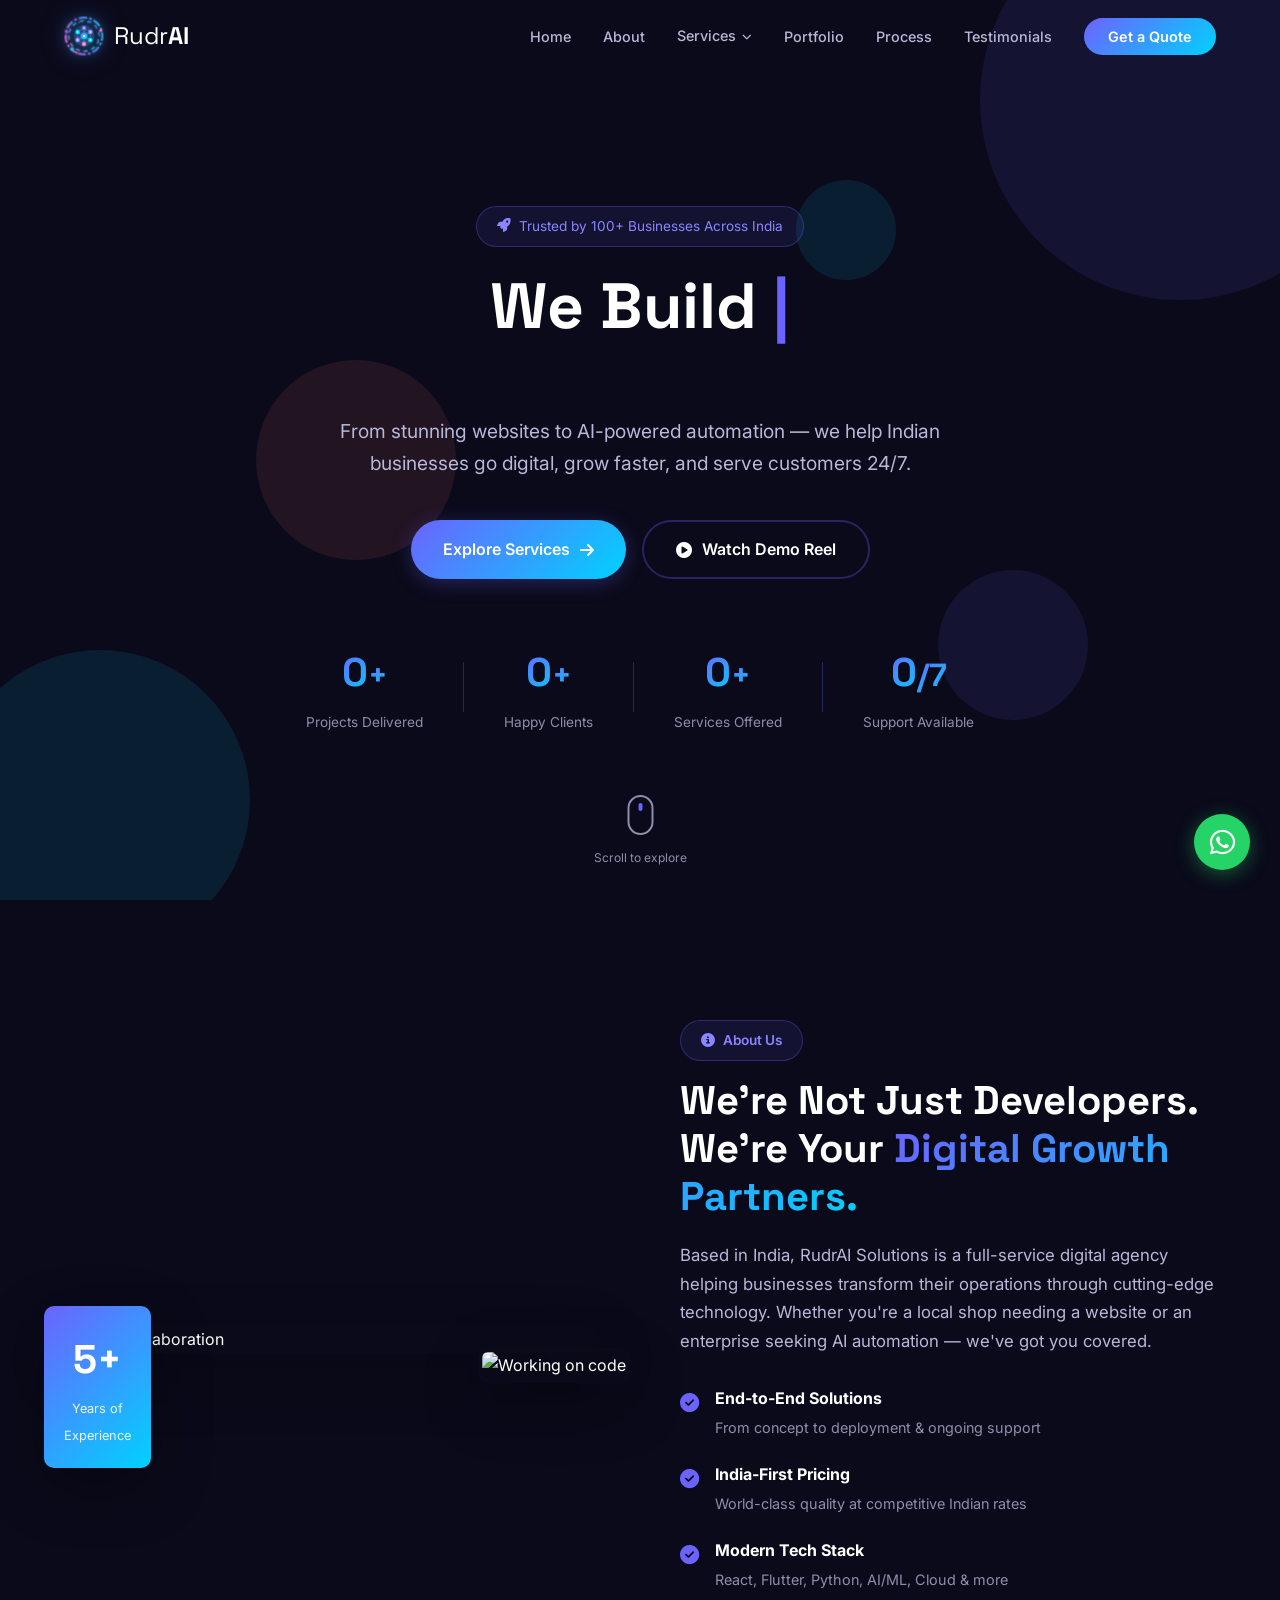
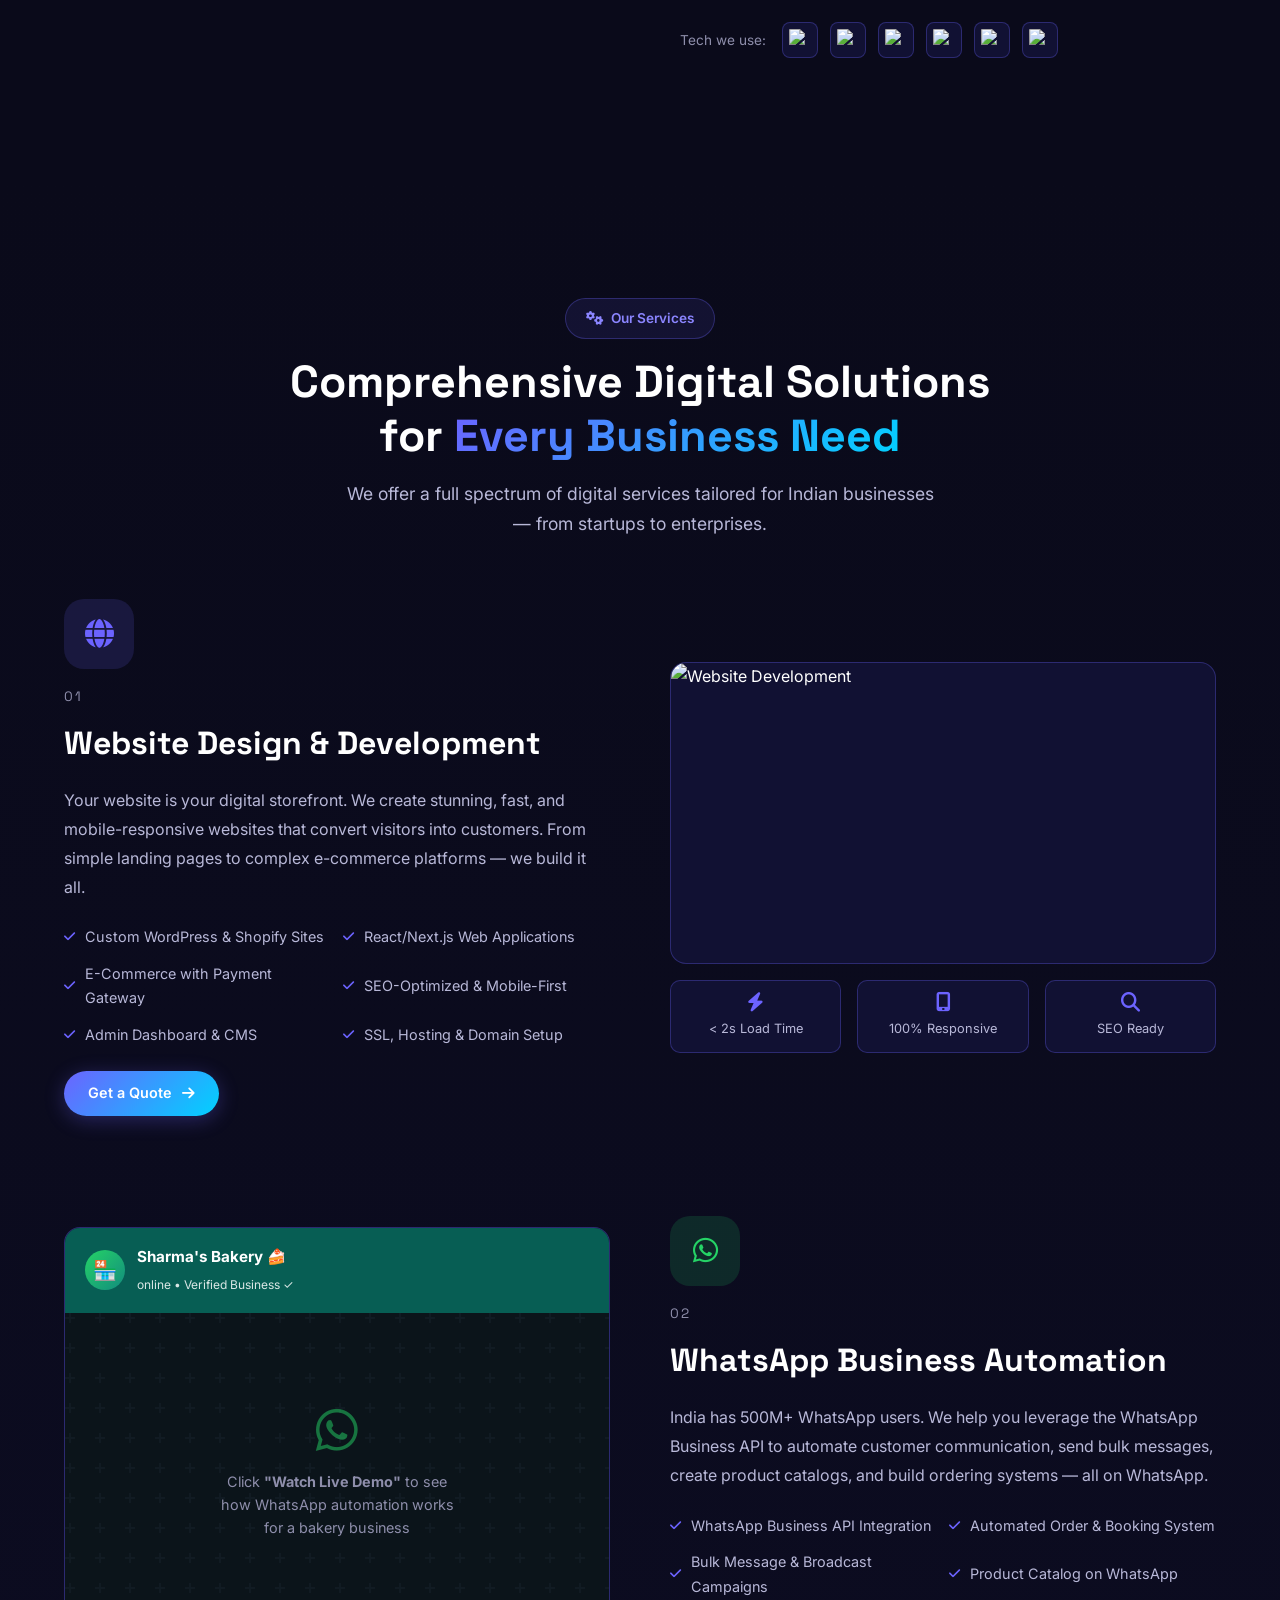
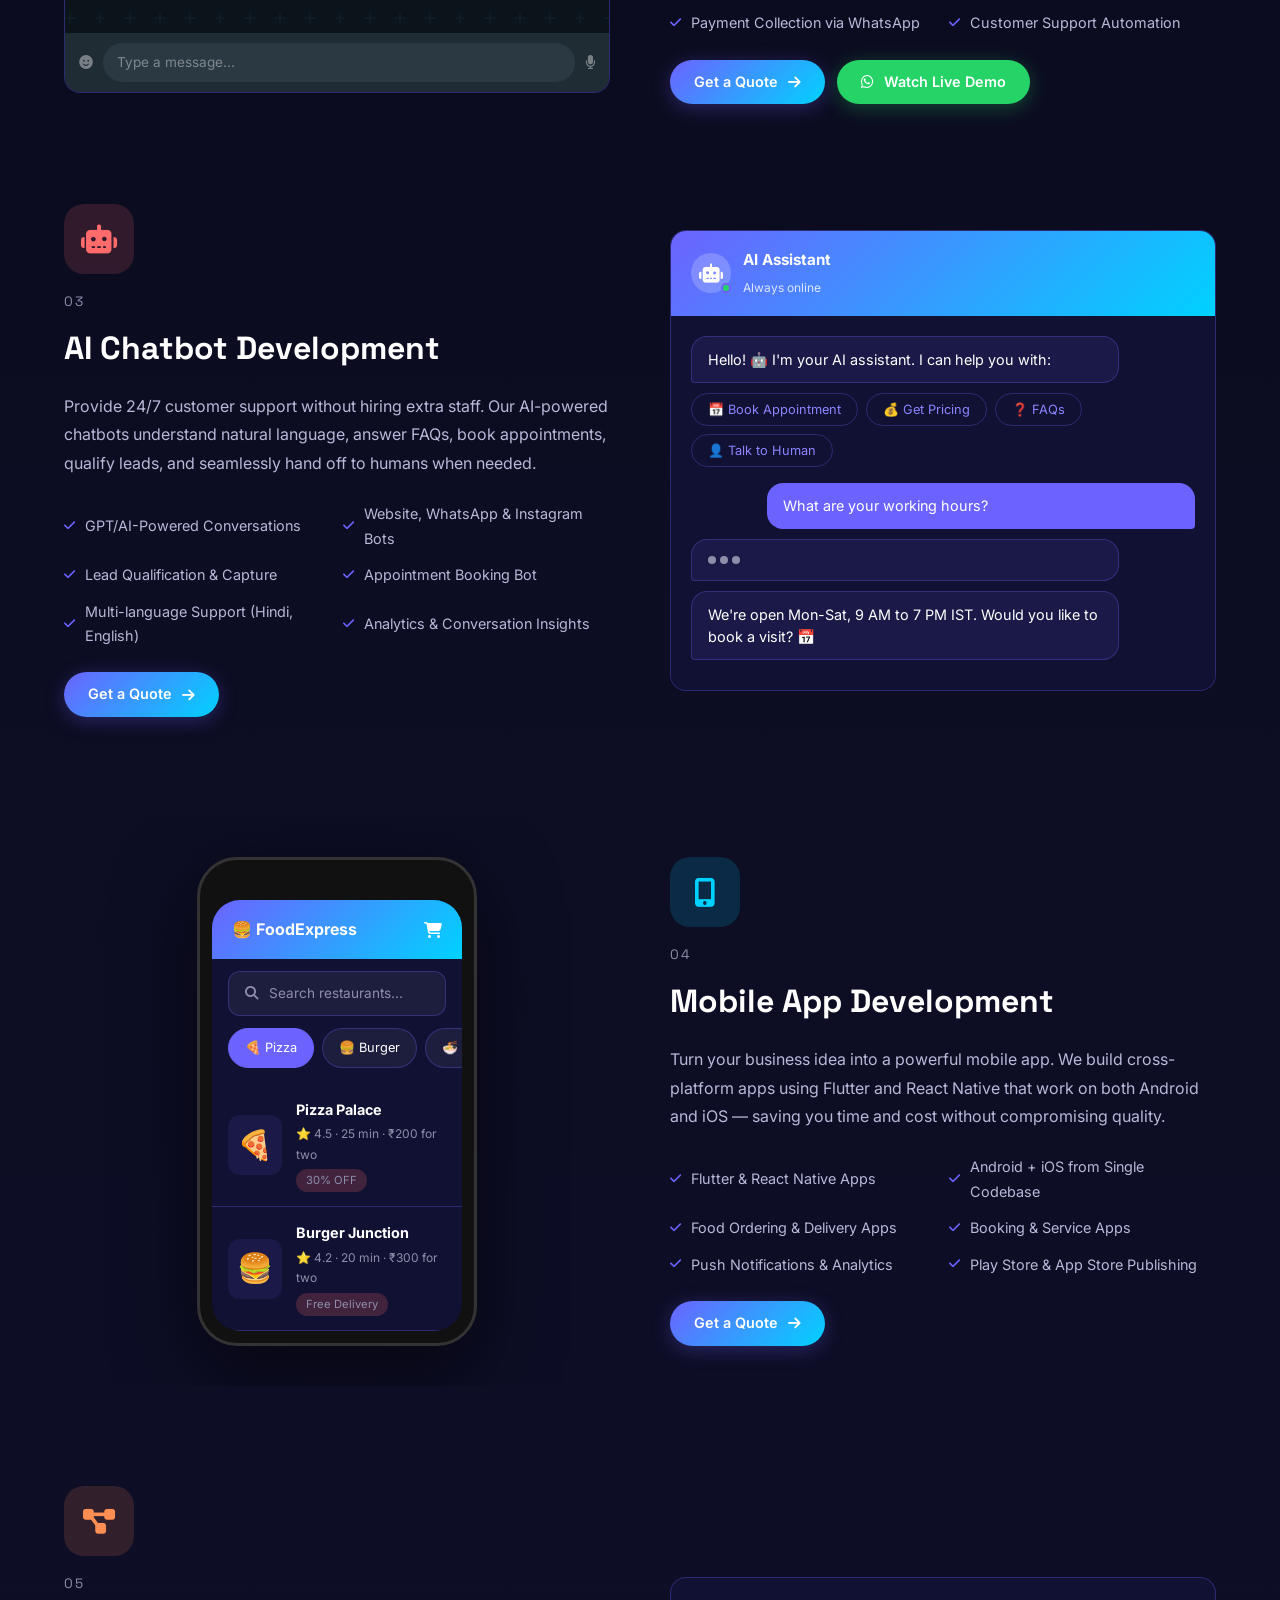
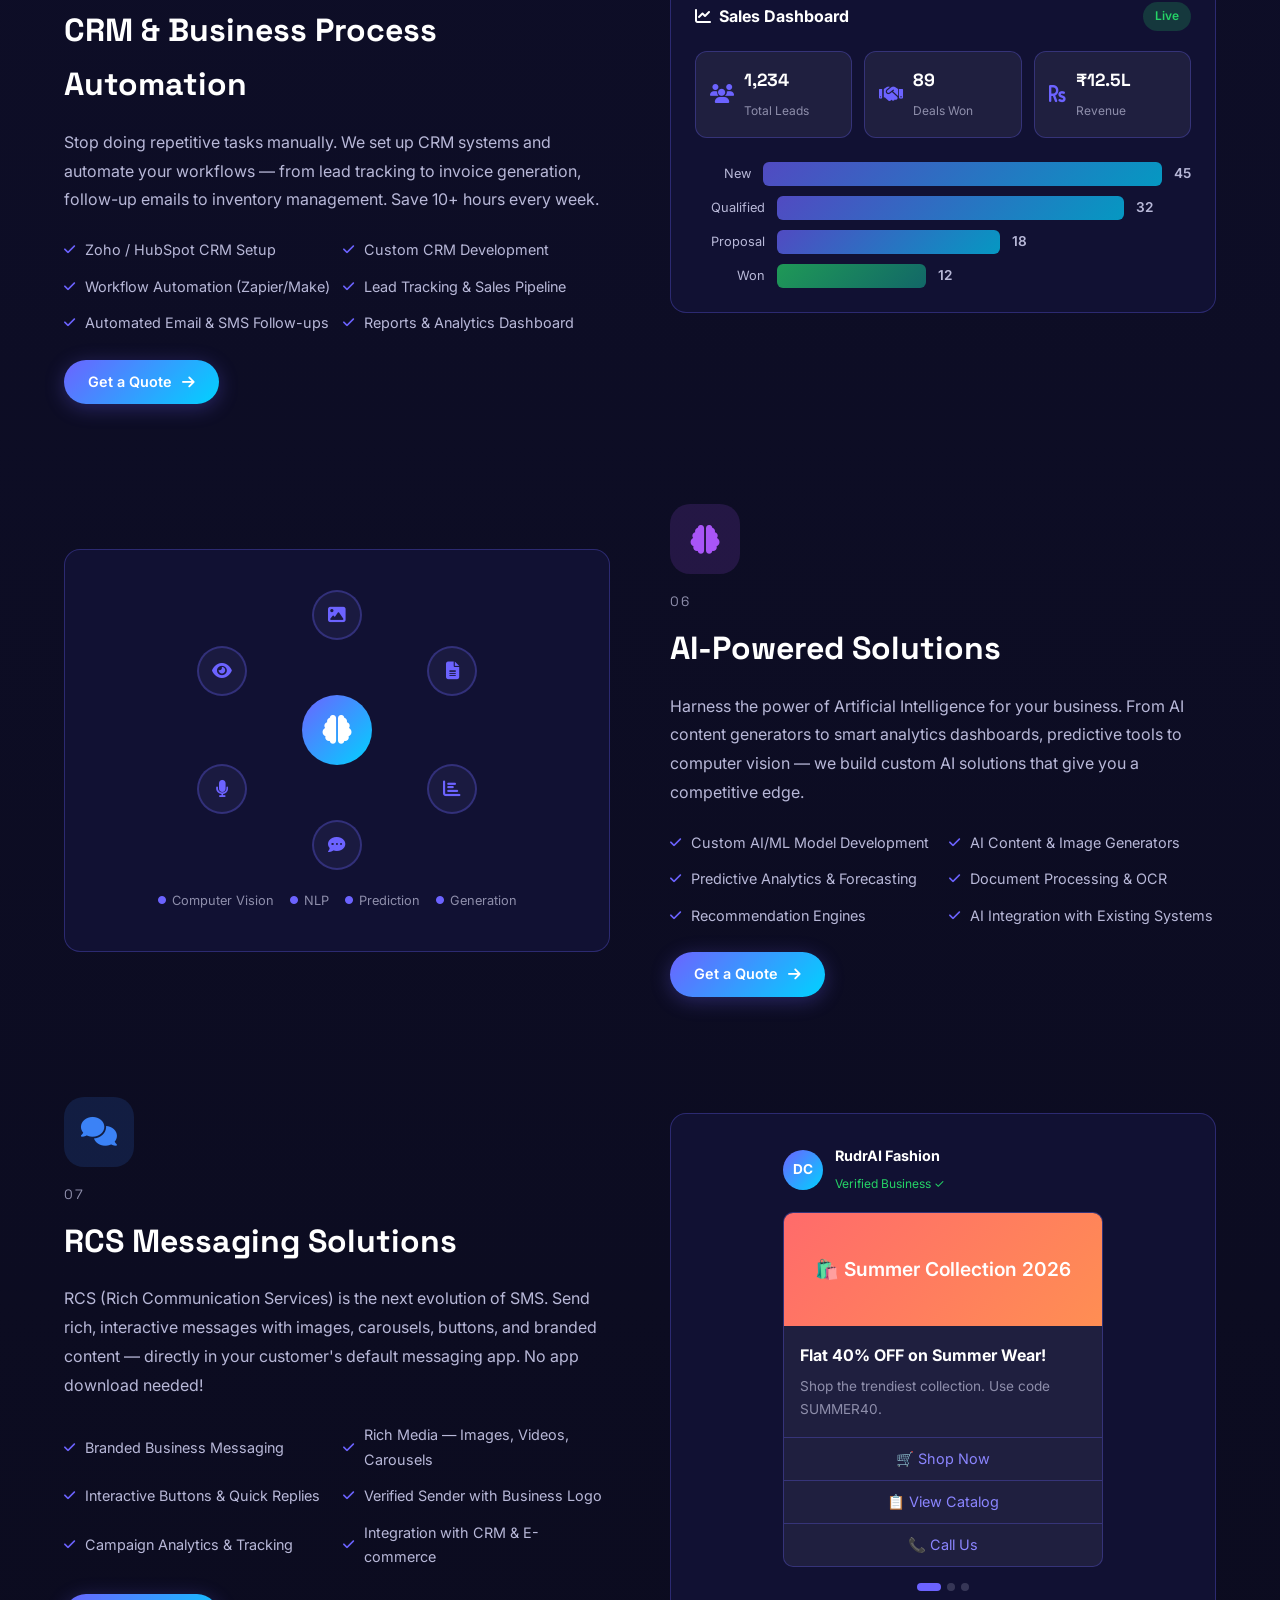
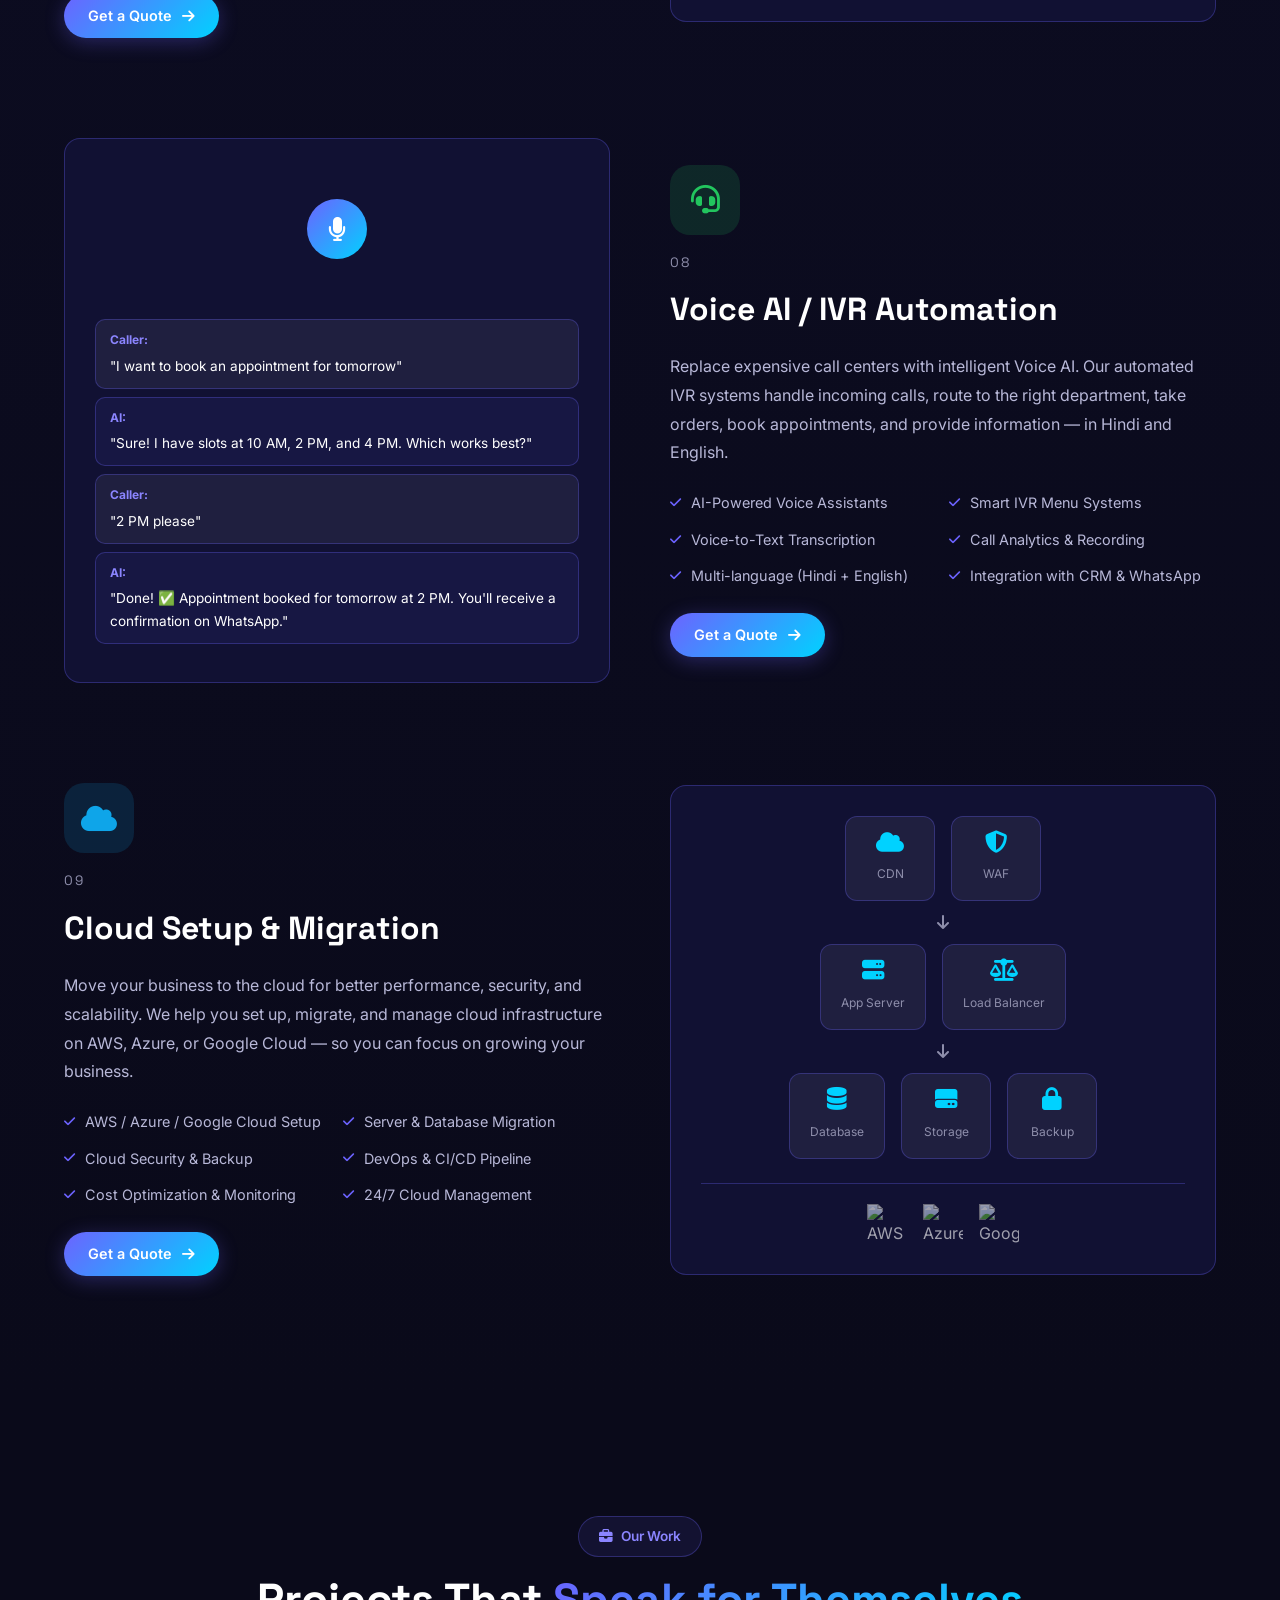
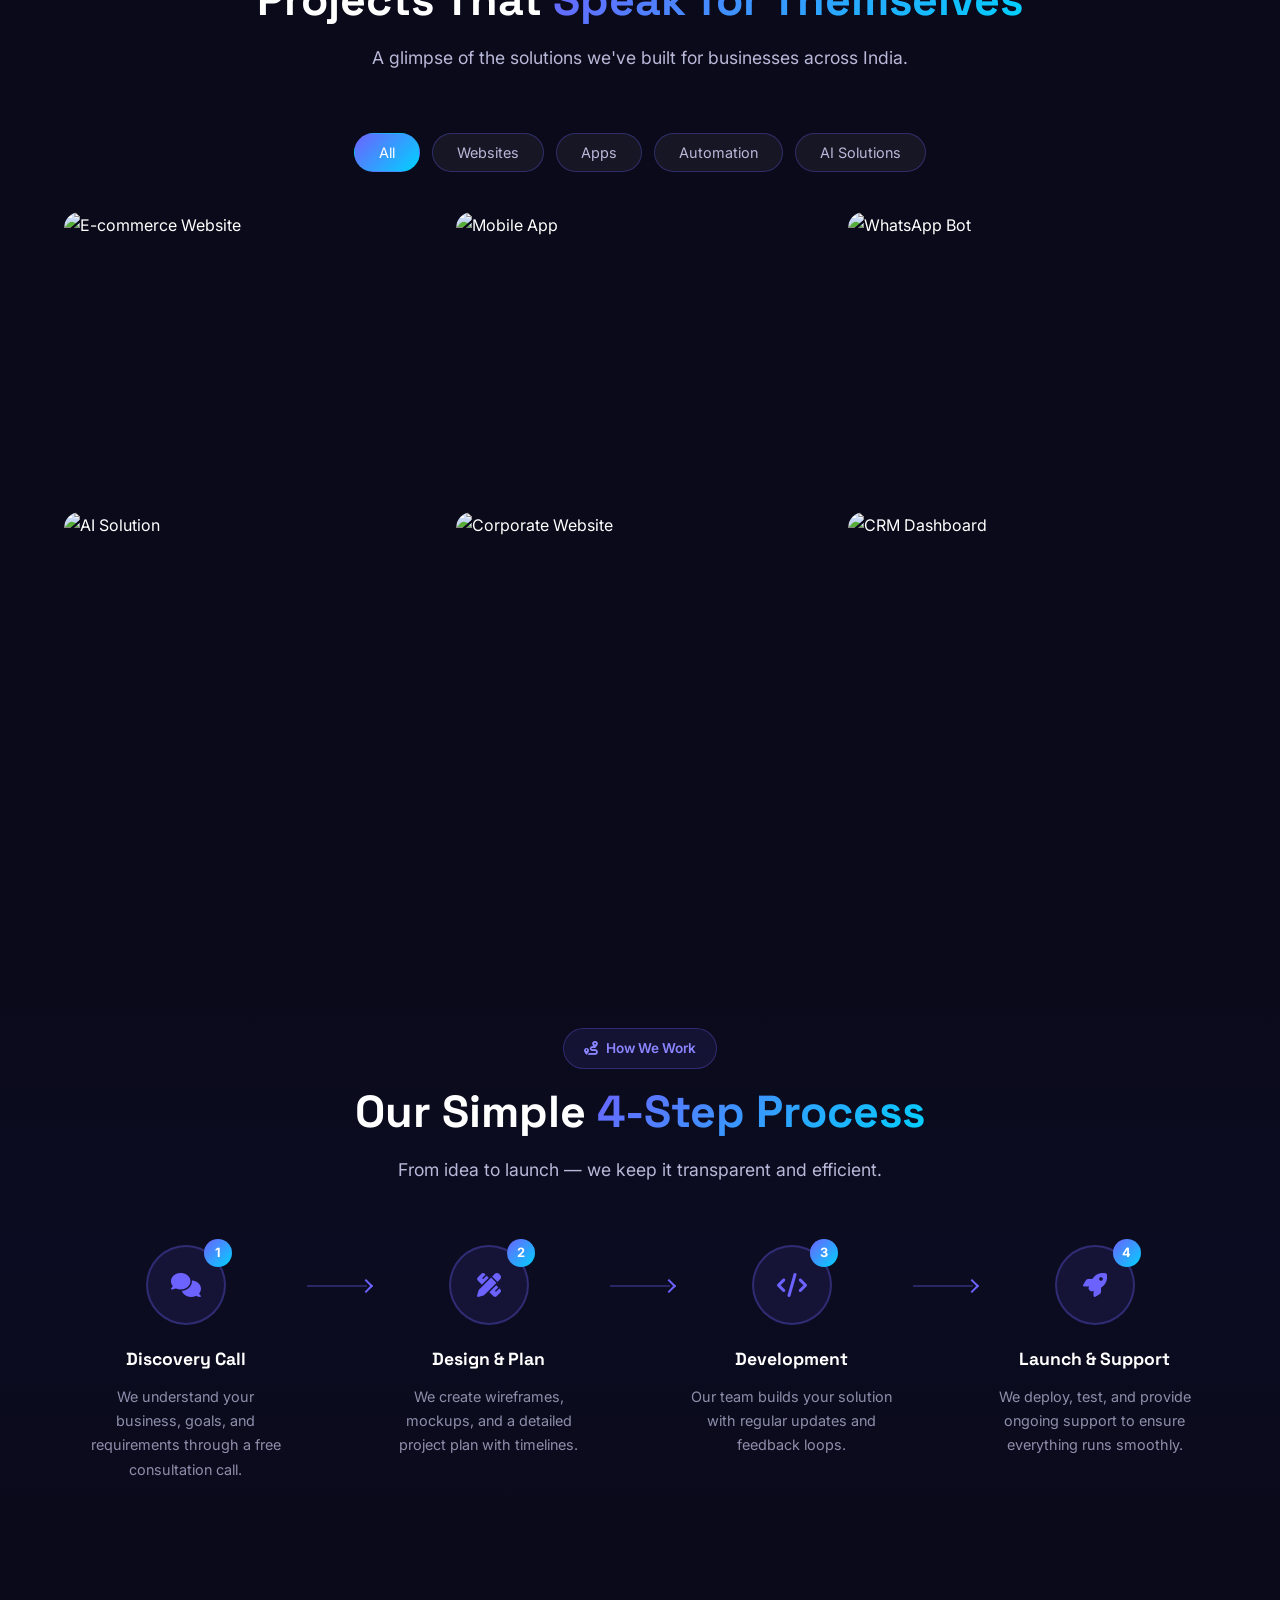
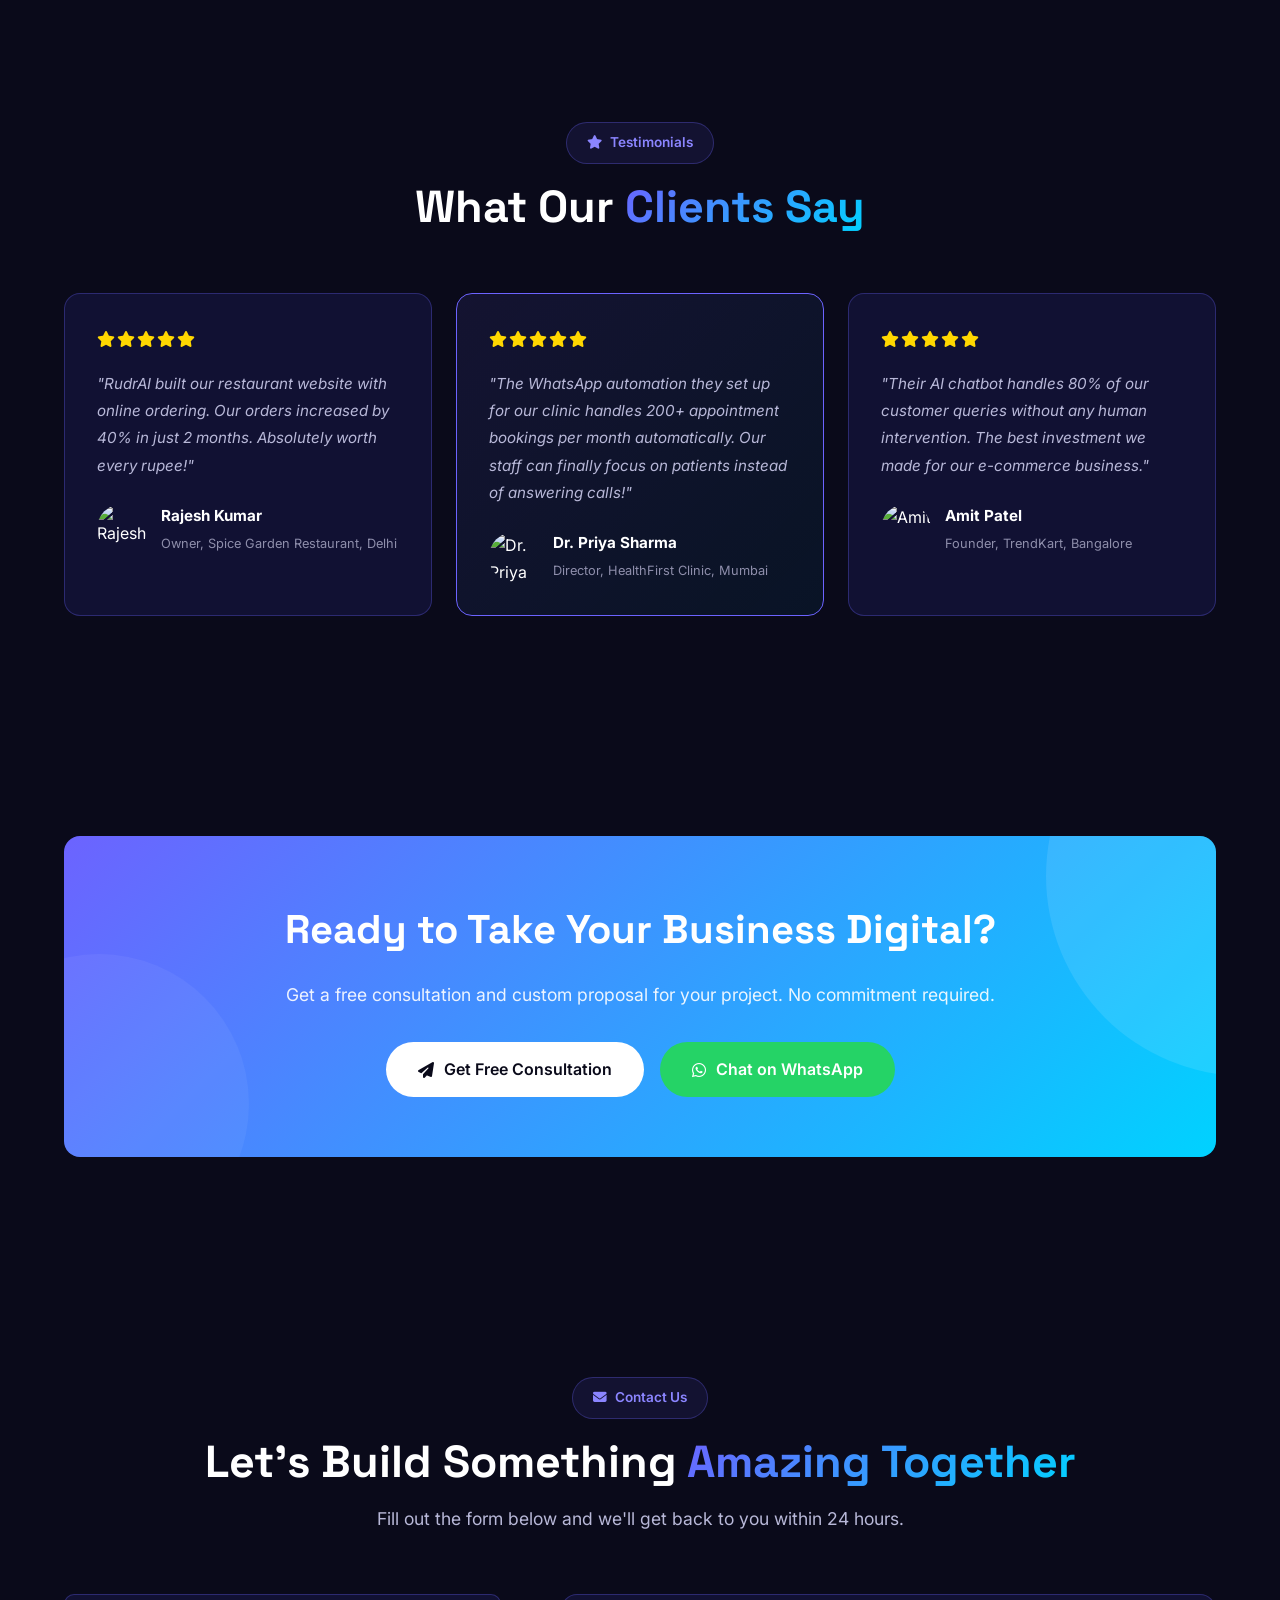
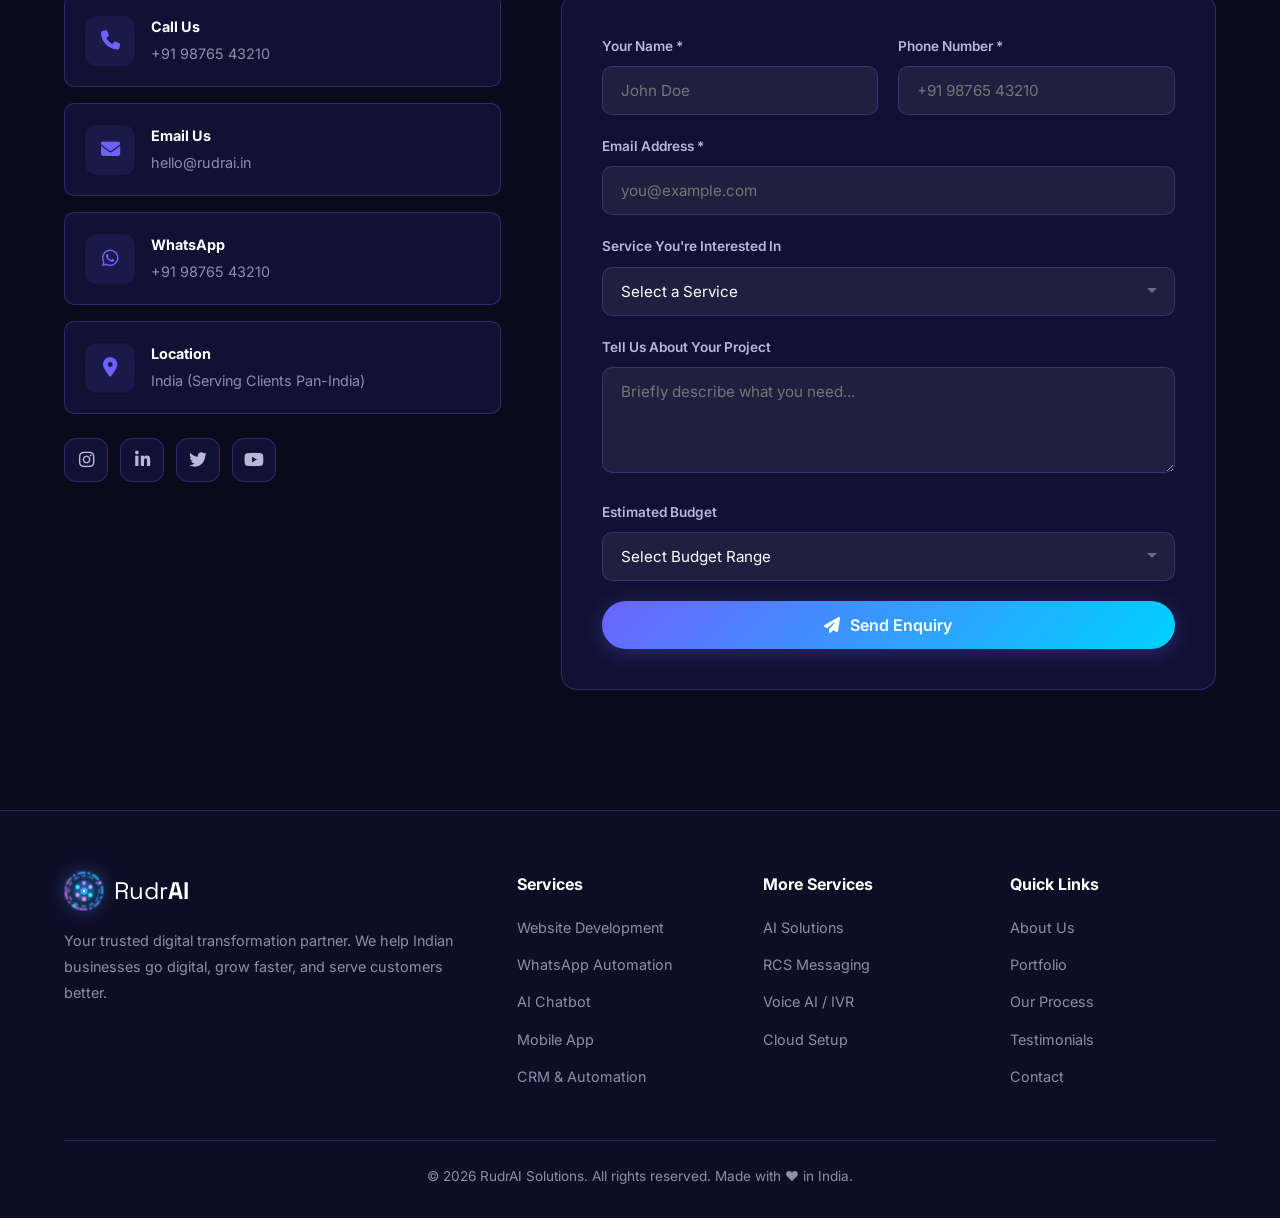
==== commit 7699f492: "Add services dropdown navigation with smooth scroll to each service section" ====
--- a/index.html
+++ b/index.html
@@ -28,7 +28,20 @@
             <ul class="nav-links">
                 <li><a href="#hero">Home</a></li>
                 <li><a href="#about">About</a></li>
-                <li><a href="#services">Services</a></li>
+                <li class="nav-dropdown">
+                    <a href="#services" class="dropdown-toggle">Services <i class="fas fa-chevron-down fa-xs"></i></a>
+                    <ul class="dropdown-menu">
+                        <li><a href="#service-web"><i class="fas fa-globe"></i> Website Development</a></li>
+                        <li><a href="#service-whatsapp"><i class="fab fa-whatsapp"></i> WhatsApp Automation</a></li>
+                        <li><a href="#service-chatbot"><i class="fas fa-robot"></i> AI Chatbot</a></li>
+                        <li><a href="#service-app"><i class="fas fa-mobile-alt"></i> Mobile App</a></li>
+                        <li><a href="#service-crm"><i class="fas fa-cogs"></i> CRM & Automation</a></li>
+                        <li><a href="#service-ai"><i class="fas fa-brain"></i> AI Solutions</a></li>
+                        <li><a href="#service-rcs"><i class="fas fa-comment-dots"></i> RCS Messaging</a></li>
+                        <li><a href="#service-voice"><i class="fas fa-microphone"></i> Voice AI / IVR</a></li>
+                        <li><a href="#service-cloud"><i class="fas fa-cloud"></i> Cloud Setup</a></li>
+                    </ul>
+                </li>
                 <li><a href="#portfolio">Portfolio</a></li>
                 <li><a href="#process">Process</a></li>
                 <li><a href="#testimonials">Testimonials</a></li>
@@ -47,7 +60,20 @@
         <ul>
             <li><a href="#hero">Home</a></li>
             <li><a href="#about">About</a></li>
-            <li><a href="#services">Services</a></li>
+            <li class="mobile-dropdown">
+                <a href="#services" class="mobile-dropdown-toggle">Services <i class="fas fa-chevron-down fa-xs"></i></a>
+                <ul class="mobile-dropdown-menu">
+                    <li><a href="#service-web"><i class="fas fa-globe"></i> Website Development</a></li>
+                    <li><a href="#service-whatsapp"><i class="fab fa-whatsapp"></i> WhatsApp Automation</a></li>
+                    <li><a href="#service-chatbot"><i class="fas fa-robot"></i> AI Chatbot</a></li>
+                    <li><a href="#service-app"><i class="fas fa-mobile-alt"></i> Mobile App</a></li>
+                    <li><a href="#service-crm"><i class="fas fa-cogs"></i> CRM & Automation</a></li>
+                    <li><a href="#service-ai"><i class="fas fa-brain"></i> AI Solutions</a></li>
+                    <li><a href="#service-rcs"><i class="fas fa-comment-dots"></i> RCS Messaging</a></li>
+                    <li><a href="#service-voice"><i class="fas fa-microphone"></i> Voice AI / IVR</a></li>
+                    <li><a href="#service-cloud"><i class="fas fa-cloud"></i> Cloud Setup</a></li>
+                </ul>
+            </li>
             <li><a href="#portfolio">Portfolio</a></li>
             <li><a href="#process">Process</a></li>
             <li><a href="#testimonials">Testimonials</a></li>
--- a/css/styles.css
+++ b/css/styles.css
@@ -289,6 +289,170 @@
     color: var(--text-primary);
 }
 
+
+/* ---------- Services Dropdown (Desktop) ---------- */
+.nav-dropdown {
+    position: relative;
+}
+
+.dropdown-toggle {
+    display: flex;
+    align-items: center;
+    gap: 6px;
+    cursor: pointer;
+}
+
+.dropdown-toggle i {
+    font-size: 0.6rem;
+    transition: transform 0.3s ease;
+}
+
+.nav-dropdown:hover .dropdown-toggle i,
+.nav-dropdown.active .dropdown-toggle i {
+    transform: rotate(180deg);
+}
+
+.dropdown-menu {
+    position: absolute;
+    top: calc(100% + 16px);
+    left: 50%;
+    transform: translateX(-50%) translateY(10px);
+    min-width: 260px;
+    background: rgba(20, 20, 40, 0.98);
+    backdrop-filter: blur(20px);
+    border: 1px solid rgba(108, 99, 255, 0.25);
+    border-radius: 16px;
+    padding: 12px 0;
+    list-style: none;
+    opacity: 0;
+    visibility: hidden;
+    transition: all 0.3s cubic-bezier(0.4, 0, 0.2, 1);
+    z-index: 1000;
+    box-shadow: 0 20px 60px rgba(0, 0, 0, 0.5), 0 0 30px rgba(108, 99, 255, 0.1);
+}
+
+.dropdown-menu::before {
+    content: '';
+    position: absolute;
+    top: -8px;
+    left: 50%;
+    transform: translateX(-50%) rotate(45deg);
+    width: 16px;
+    height: 16px;
+    background: rgba(20, 20, 40, 0.98);
+    border-left: 1px solid rgba(108, 99, 255, 0.25);
+    border-top: 1px solid rgba(108, 99, 255, 0.25);
+}
+
+.nav-dropdown:hover .dropdown-menu,
+.nav-dropdown.active .dropdown-menu {
+    opacity: 1;
+    visibility: visible;
+    transform: translateX(-50%) translateY(0);
+}
+
+.dropdown-menu li {
+    margin: 0;
+}
+
+.dropdown-menu li a {
+    display: flex;
+    align-items: center;
+    gap: 12px;
+    padding: 11px 20px;
+    font-size: 0.88rem;
+    font-weight: 500;
+    color: var(--text-secondary) !important;
+    transition: all 0.25s ease;
+    white-space: nowrap;
+}
+
+.dropdown-menu li a::after {
+    display: none !important;
+}
+
+.dropdown-menu li a i {
+    width: 20px;
+    text-align: center;
+    font-size: 0.95rem;
+    color: var(--primary);
+    transition: all 0.25s ease;
+}
+
+.dropdown-menu li a:hover {
+    color: #fff !important;
+    background: rgba(108, 99, 255, 0.12);
+    padding-left: 26px;
+}
+
+.dropdown-menu li a:hover i {
+    color: var(--accent);
+    transform: scale(1.15);
+}
+
+/* ---------- Services Dropdown (Mobile) ---------- */
+.mobile-dropdown {
+    position: relative;
+}
+
+.mobile-dropdown-toggle {
+    display: flex;
+    align-items: center;
+    justify-content: center;
+    gap: 8px;
+    cursor: pointer;
+}
+
+.mobile-dropdown-toggle i {
+    font-size: 0.7rem;
+    transition: transform 0.3s ease;
+}
+
+.mobile-dropdown.active .mobile-dropdown-toggle i {
+    transform: rotate(180deg);
+}
+
+.mobile-dropdown-menu {
+    list-style: none;
+    max-height: 0;
+    overflow: hidden;
+    transition: max-height 0.4s ease, padding 0.3s ease;
+    padding: 0;
+}
+
+.mobile-dropdown.active .mobile-dropdown-menu {
+    max-height: 500px;
+    padding: 10px 0;
+}
+
+.mobile-dropdown-menu li {
+    margin: 6px 0 !important;
+}
+
+.mobile-dropdown-menu li a {
+    display: flex;
+    align-items: center;
+    justify-content: center;
+    gap: 10px;
+    font-size: 1.05rem !important;
+    font-weight: 500 !important;
+    color: var(--text-secondary) !important;
+    padding: 8px 20px;
+    border-radius: 10px;
+    transition: all 0.25s ease;
+}
+
+.mobile-dropdown-menu li a i {
+    width: 22px;
+    text-align: center;
+    color: var(--primary);
+}
+
+.mobile-dropdown-menu li a:hover {
+    color: #fff !important;
+    background: rgba(108, 99, 255, 0.15);
+}
+
 /* ---------- Buttons ---------- */
 .btn {
     display: inline-flex;
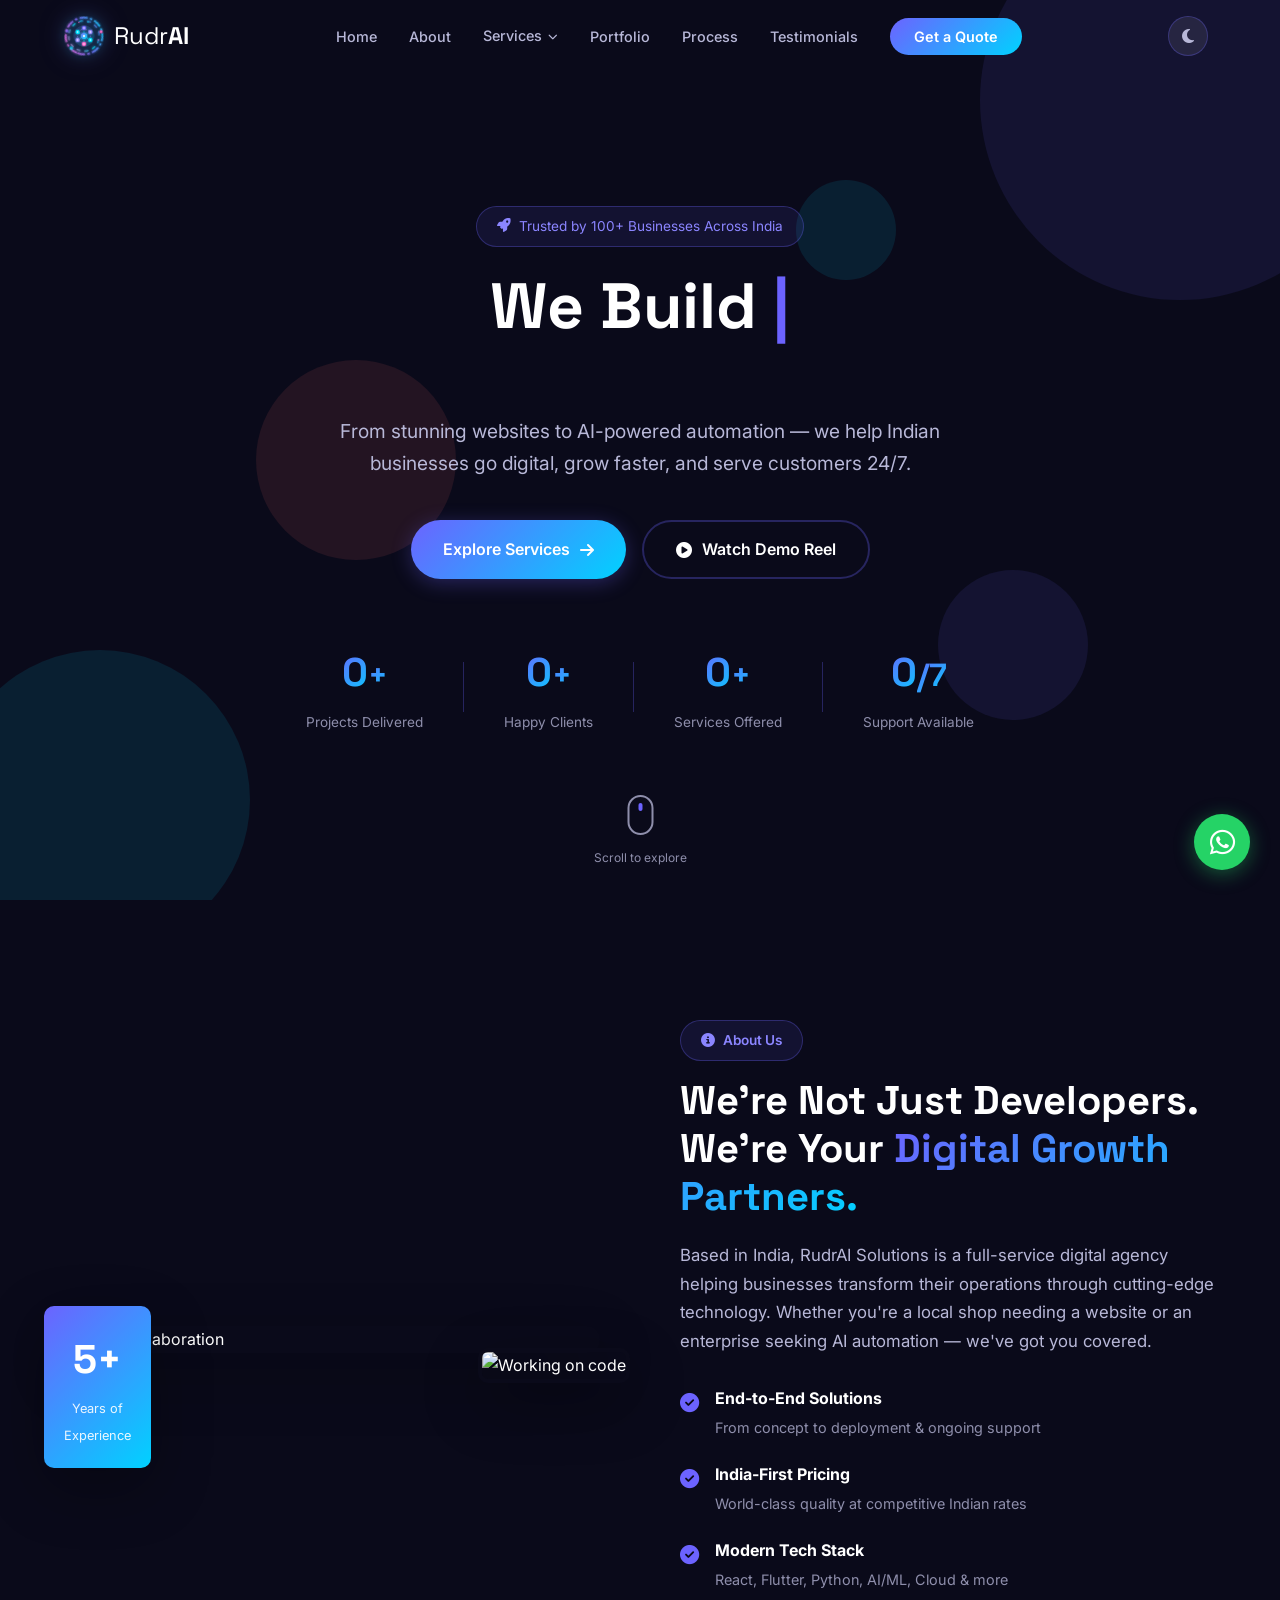
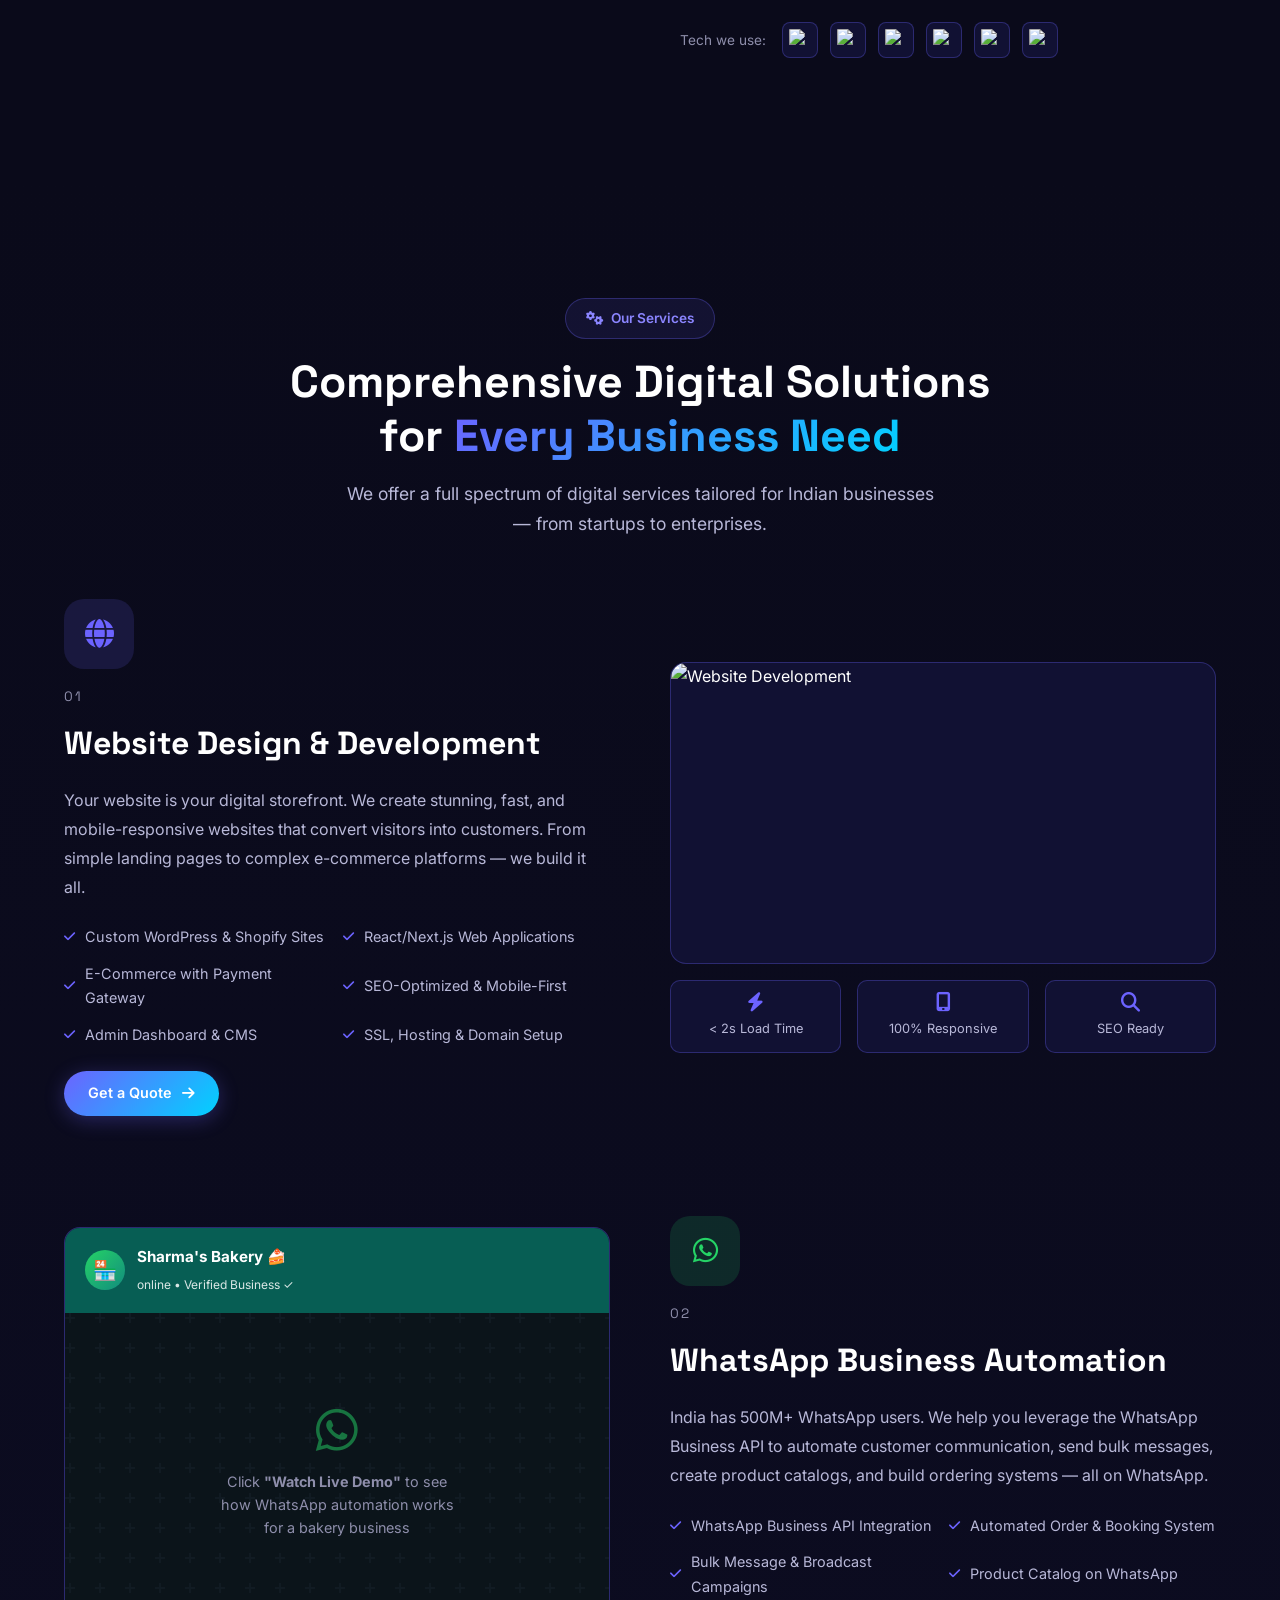
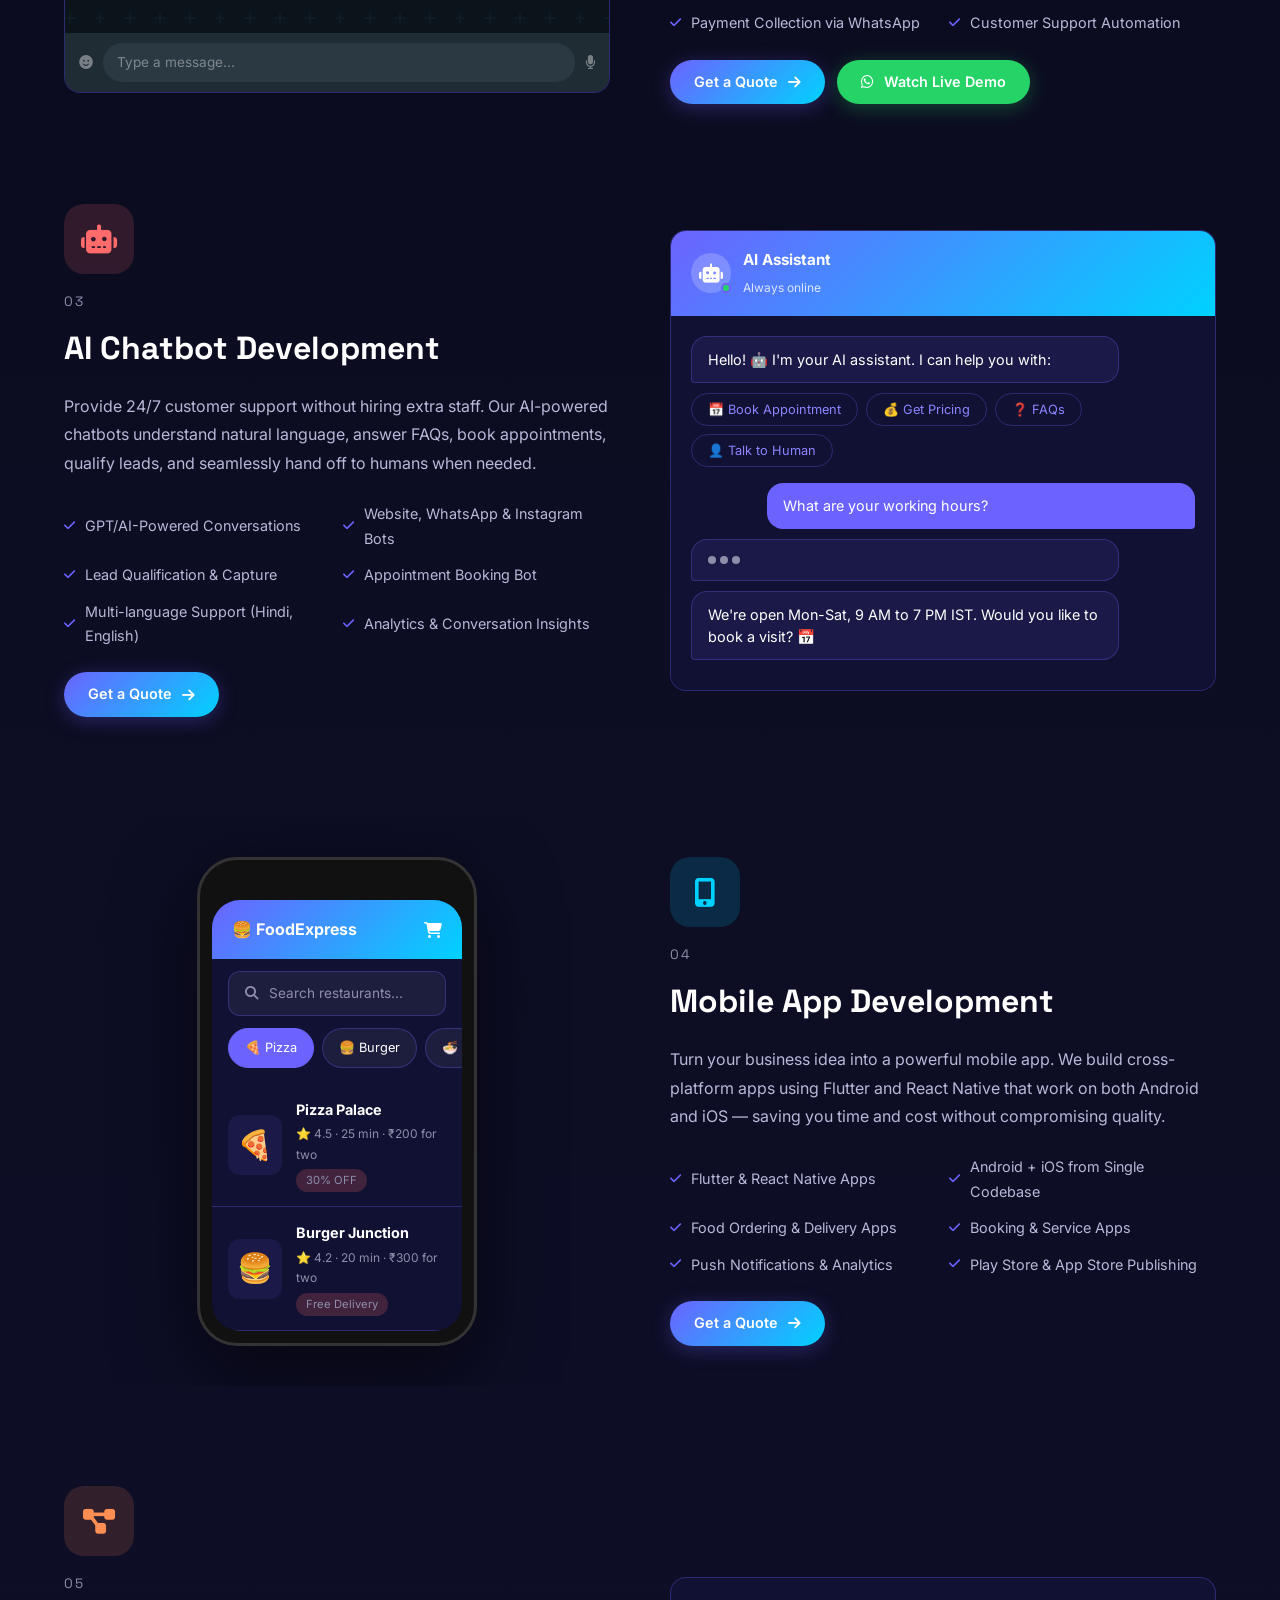
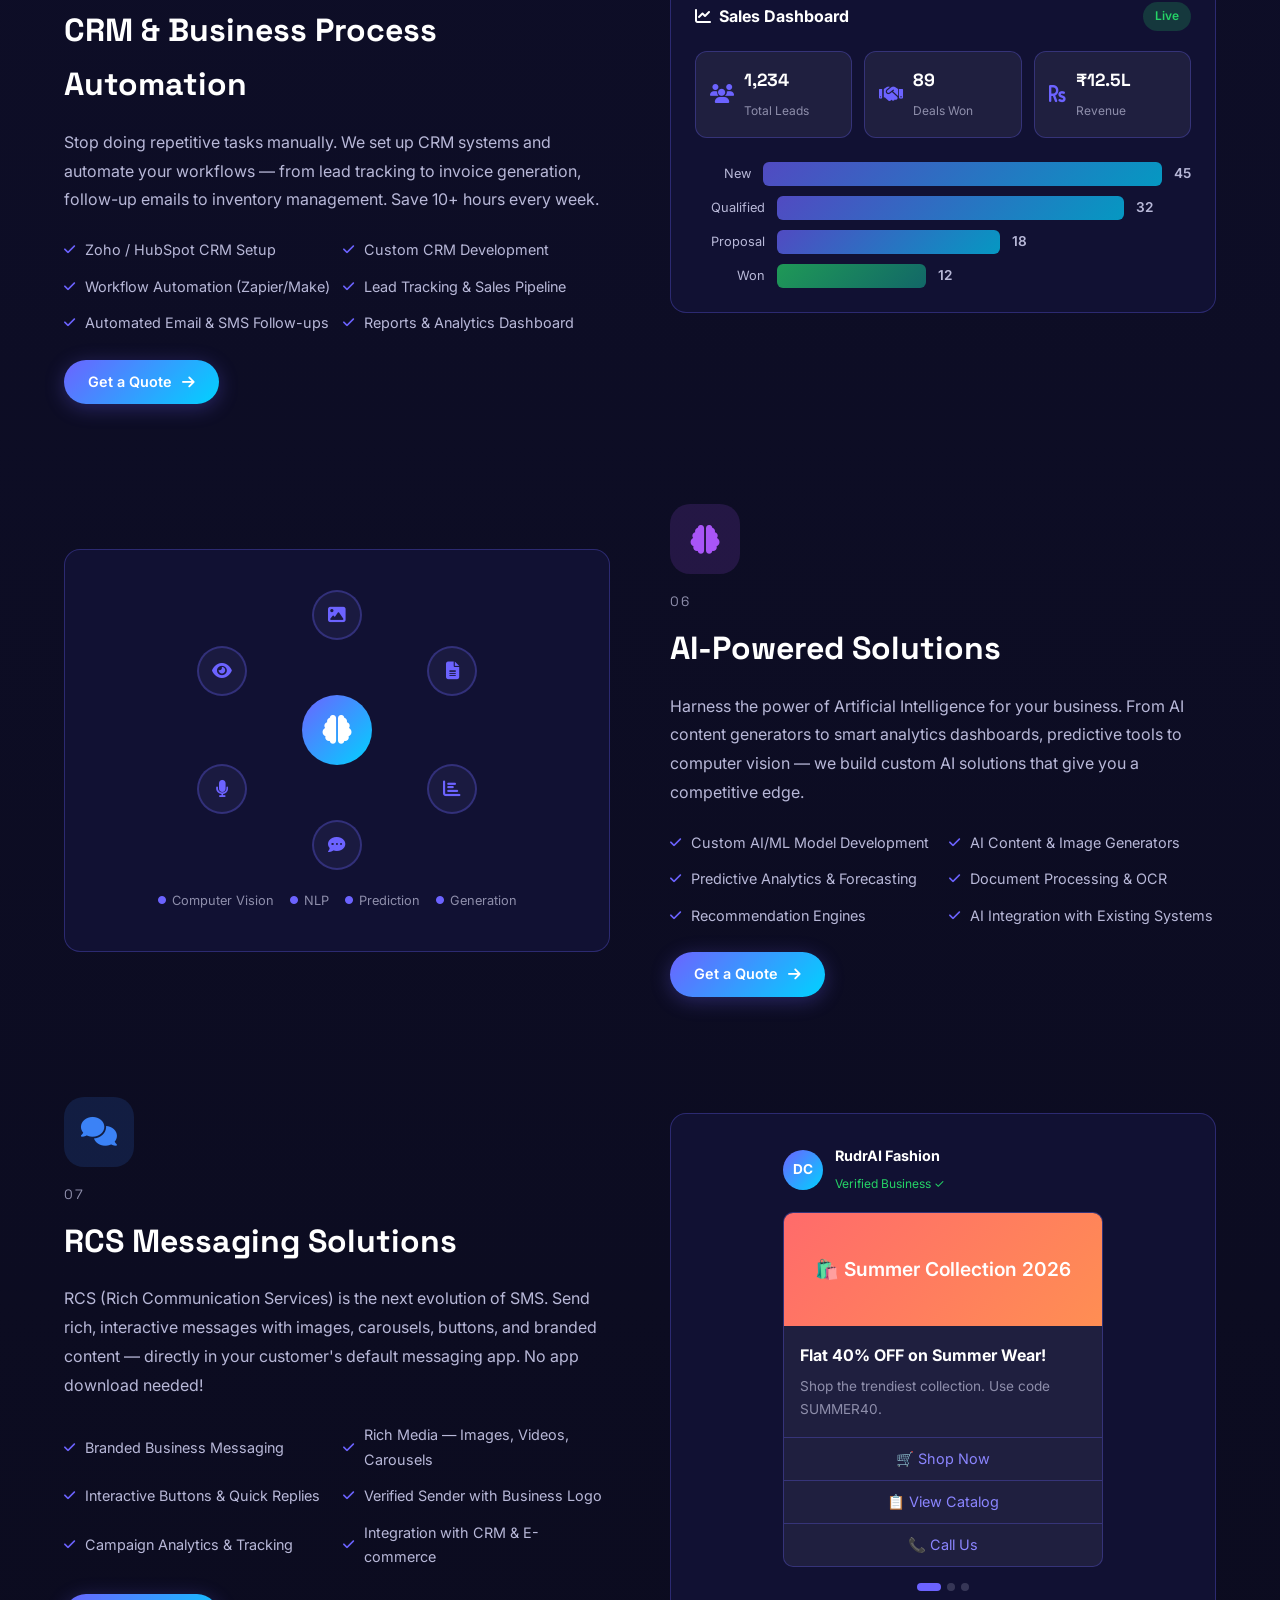
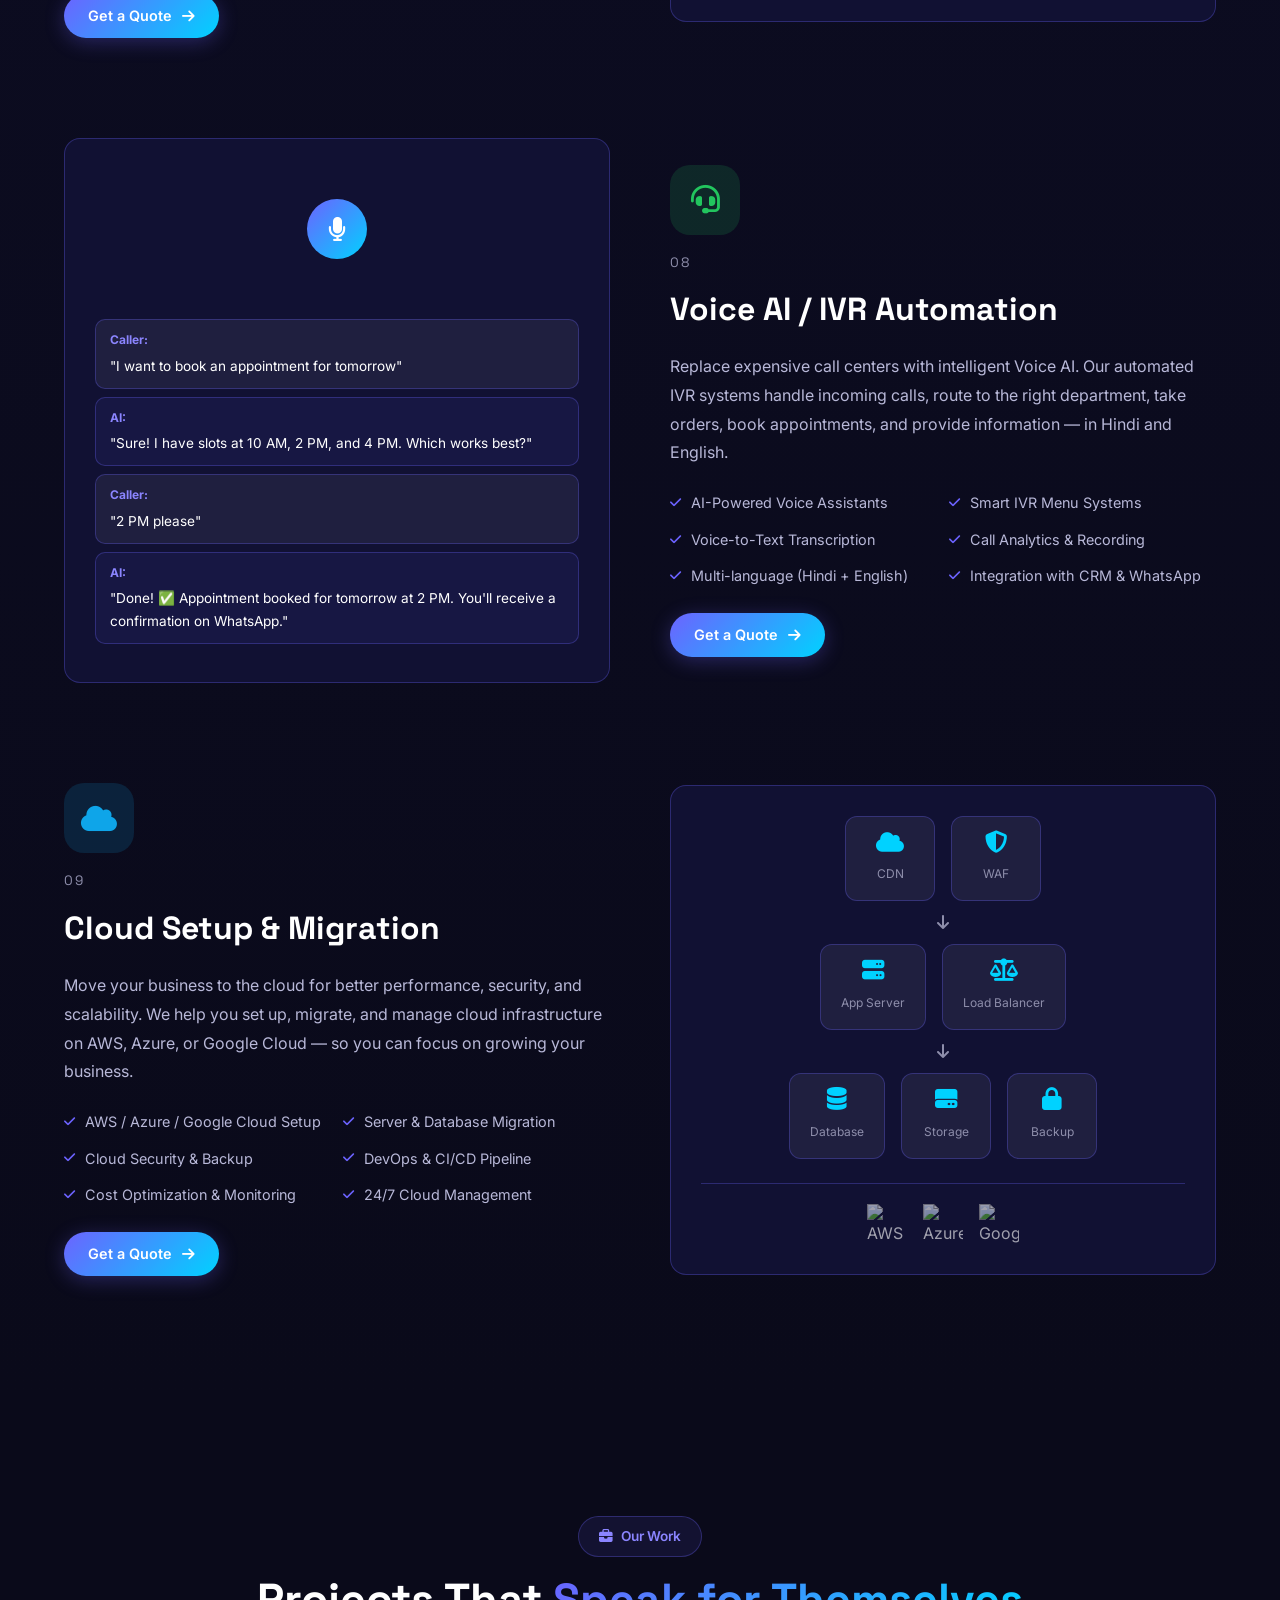
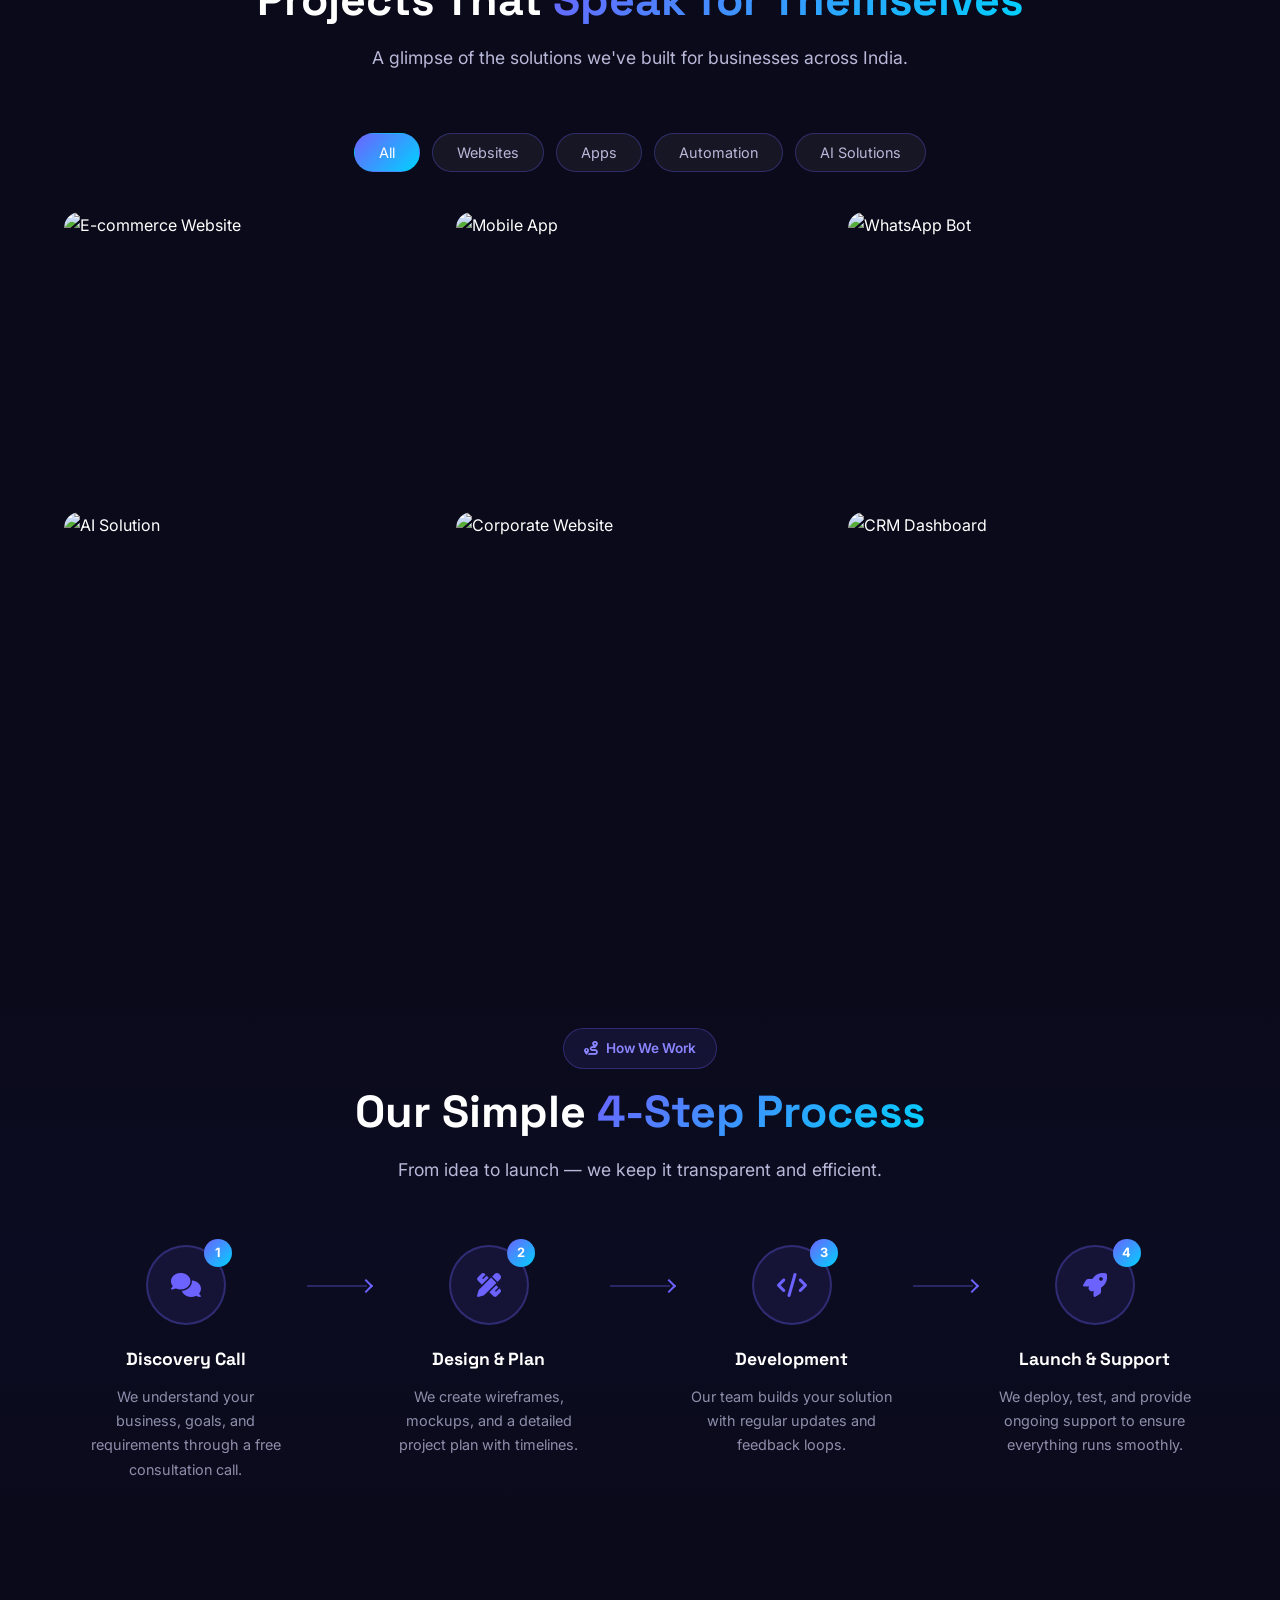
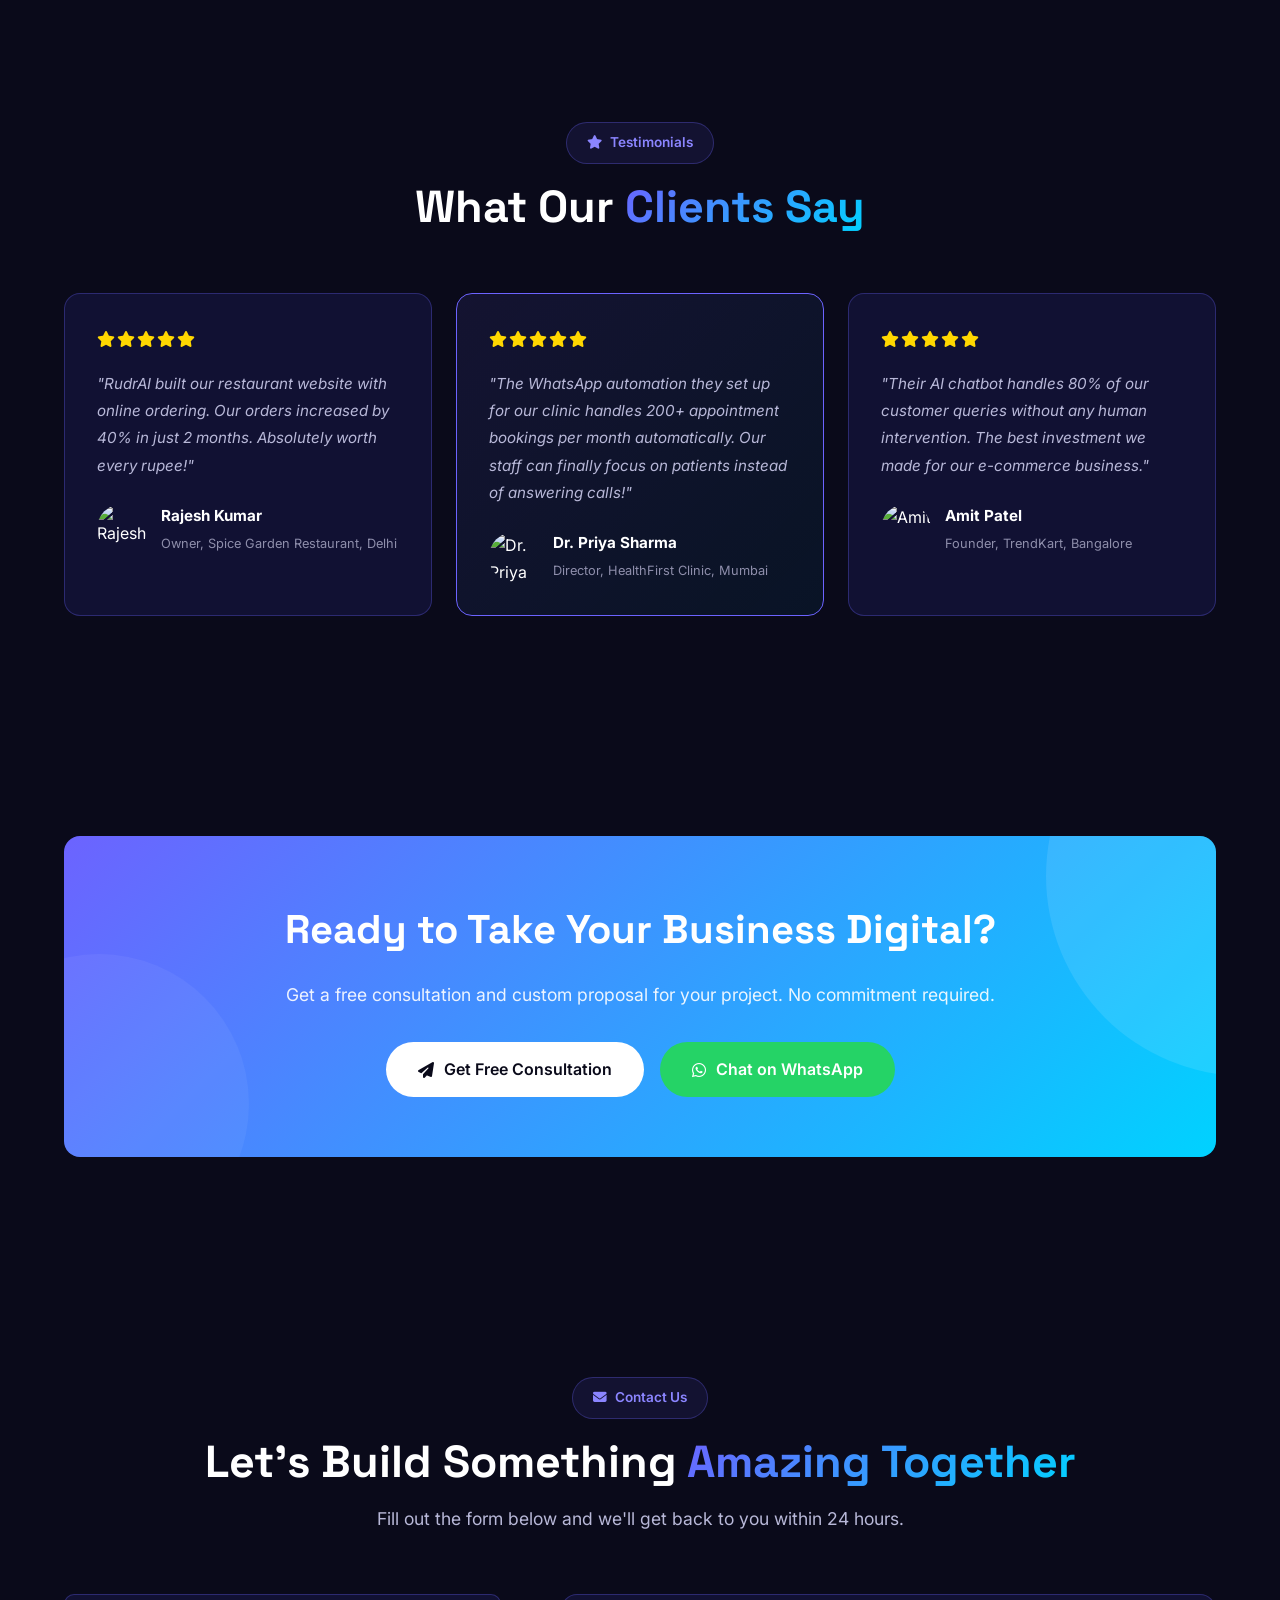
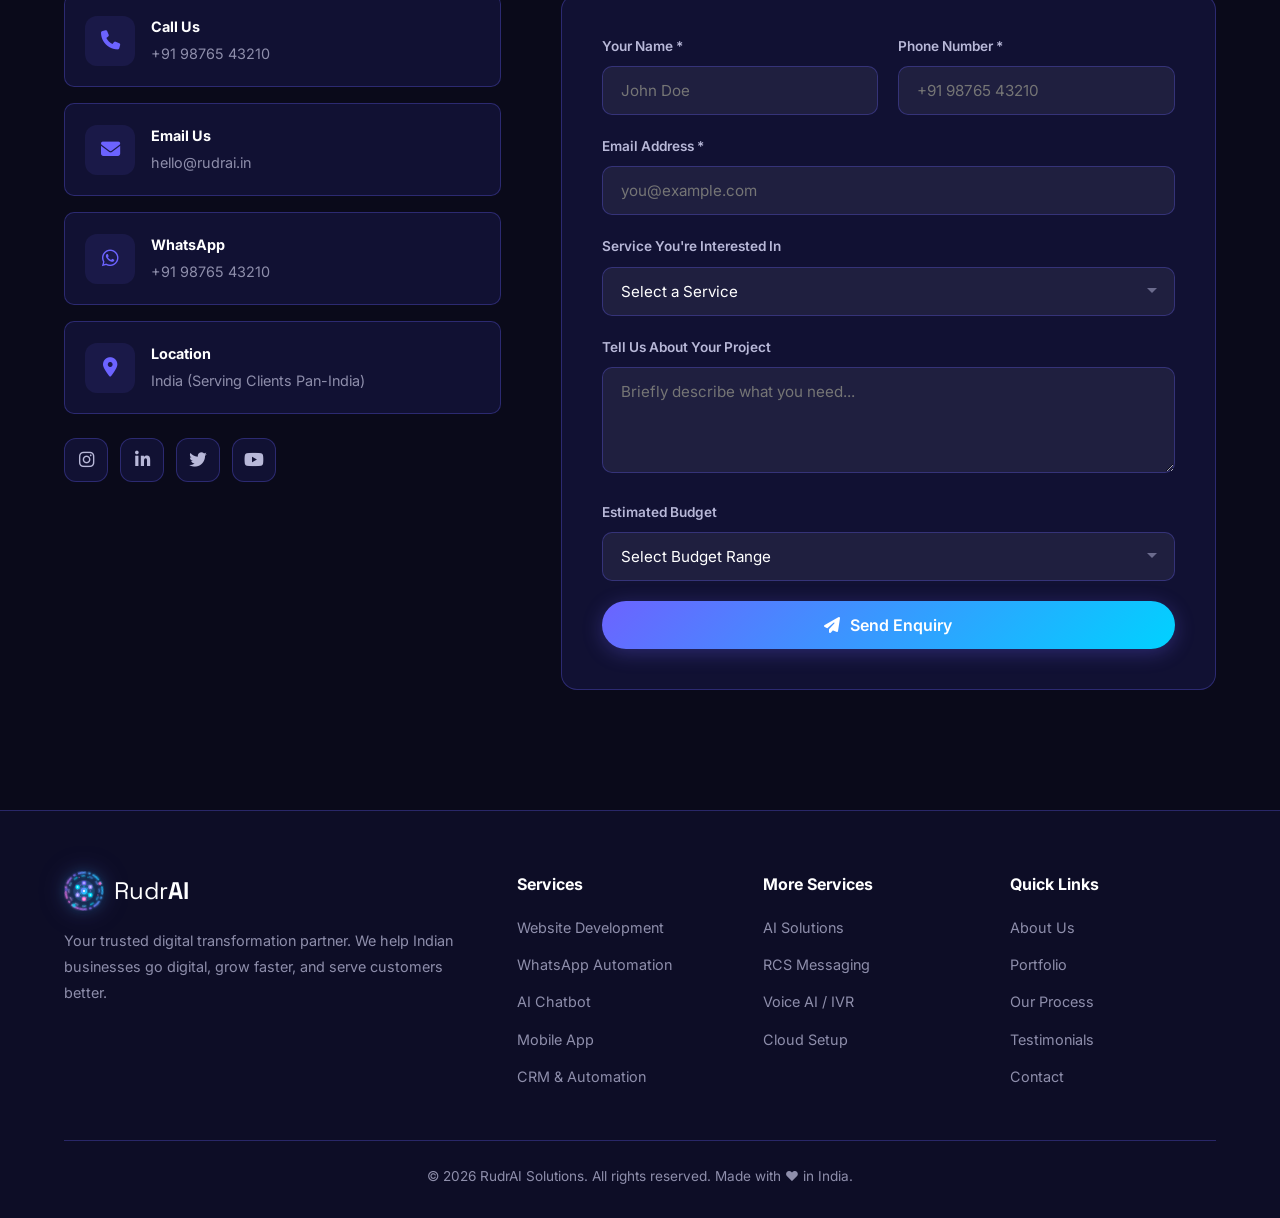
==== commit 708ce4f8: "Add light/dark theme toggle with smooth transitions and full component support" ====
--- a/index.html
+++ b/index.html
@@ -9,6 +9,13 @@
     <link rel="stylesheet" href="https://cdnjs.cloudflare.com/ajax/libs/font-awesome/6.5.1/css/all.min.css">
     <link rel="stylesheet" href="https://cdnjs.cloudflare.com/ajax/libs/aos/2.3.4/aos.css">
     <link rel="icon" type="image/svg+xml" href="img/favicon.svg">
+    <script>
+        // Prevent flash of wrong theme
+        (function() {
+            const t = localStorage.getItem('rudrai-theme');
+            if (t === 'light') document.documentElement.setAttribute('data-theme', 'light');
+        })();
+    </script>
 </head>
 <body>
     <!-- Preloader -->
@@ -47,6 +54,9 @@
                 <li><a href="#testimonials">Testimonials</a></li>
                 <li><a href="#contact" class="nav-cta">Get a Quote</a></li>
             </ul>
+            <button class="theme-toggle" id="themeToggle" aria-label="Toggle theme">
+                <i class="fas fa-moon" id="themeIcon"></i>
+            </button>
             <div class="hamburger" id="hamburger">
                 <span></span>
                 <span></span>
--- a/css/styles.css
+++ b/css/styles.css
@@ -2959,3 +2959,445 @@
     text-align: center;
     width: 100%;
 }
+
+/* ---------- Theme Toggle Button ---------- */
+.theme-toggle {
+    background: rgba(255, 255, 255, 0.08);
+    border: 1px solid var(--border);
+    color: var(--text-secondary);
+    width: 40px;
+    height: 40px;
+    border-radius: 50%;
+    display: flex;
+    align-items: center;
+    justify-content: center;
+    cursor: pointer;
+    font-size: 1rem;
+    transition: all 0.4s cubic-bezier(0.4, 0, 0.2, 1);
+    margin-right: 8px;
+    position: relative;
+    overflow: hidden;
+}
+
+.theme-toggle:hover {
+    border-color: var(--primary);
+    color: var(--primary);
+    transform: rotate(15deg) scale(1.05);
+    background: rgba(108, 99, 255, 0.1);
+}
+
+.theme-toggle i {
+    transition: transform 0.5s cubic-bezier(0.4, 0, 0.2, 1);
+}
+
+/* ---------- Light Theme ---------- */
+[data-theme="light"] {
+    --bg-dark: #f5f5ff;
+    --bg-card: #ffffff;
+    --bg-card-light: #f0f0ff;
+    --text-primary: #1a1a2e;
+    --text-secondary: #4a4a6a;
+    --text-muted: #6b6b8d;
+    --border: rgba(108, 99, 255, 0.18);
+    --shadow: 0 20px 60px rgba(108, 99, 255, 0.08);
+    --shadow-glow: 0 0 40px rgba(108, 99, 255, 0.12);
+    --gradient-dark: linear-gradient(135deg, #e8e8ff, #f0f5ff);
+    --primary: #5A52D5;
+    --primary-light: #6C63FF;
+}
+
+/* Nav - Light */
+[data-theme="light"] #navbar.scrolled {
+    background: rgba(245, 245, 255, 0.92);
+    border-bottom-color: rgba(108, 99, 255, 0.12);
+}
+
+[data-theme="light"] .hamburger span {
+    background: var(--text-primary);
+}
+
+[data-theme="light"] .mobile-menu {
+    background: rgba(245, 245, 255, 0.98);
+}
+
+[data-theme="light"] .theme-toggle {
+    background: rgba(108, 99, 255, 0.06);
+    border-color: rgba(108, 99, 255, 0.15);
+    color: #5A52D5;
+}
+
+/* Dropdown - Light */
+[data-theme="light"] .dropdown-menu {
+    background: rgba(255, 255, 255, 0.98);
+    border-color: rgba(108, 99, 255, 0.15);
+    box-shadow: 0 20px 60px rgba(0, 0, 0, 0.08), 0 0 30px rgba(108, 99, 255, 0.06);
+}
+
+[data-theme="light"] .dropdown-menu::before {
+    background: rgba(255, 255, 255, 0.98);
+    border-color: rgba(108, 99, 255, 0.15);
+}
+
+[data-theme="light"] .dropdown-menu li a {
+    color: var(--text-secondary) !important;
+}
+
+[data-theme="light"] .dropdown-menu li a:hover {
+    background: rgba(108, 99, 255, 0.06);
+    color: var(--primary) !important;
+}
+
+/* Preloader - Light */
+[data-theme="light"] #preloader {
+    background: var(--bg-dark);
+}
+
+[data-theme="light"] .loader-logo {
+    filter: drop-shadow(0 0 15px rgba(108, 99, 255, 0.3));
+}
+
+/* Hero - Light */
+[data-theme="light"] .floating-shapes .shape {
+    opacity: 0.06;
+}
+
+[data-theme="light"] .hero-badge {
+    background: rgba(108, 99, 255, 0.06);
+}
+
+[data-theme="light"] .mouse {
+    border-color: var(--text-muted);
+}
+
+/* About - Light */
+[data-theme="light"] .about-img-float {
+    border-color: var(--bg-dark);
+}
+
+[data-theme="light"] .tech-icons img {
+    background: var(--bg-card);
+    border-color: rgba(108, 99, 255, 0.12);
+}
+
+/* Services - Light */
+[data-theme="light"] #services {
+    background: linear-gradient(180deg, var(--bg-dark) 0%, rgba(230, 230, 255, 0.5) 50%, var(--bg-dark) 100%);
+}
+
+[data-theme="light"] .service-mockup {
+    background: var(--bg-card);
+    border-color: rgba(108, 99, 255, 0.12);
+    box-shadow: 0 8px 30px rgba(0, 0, 0, 0.06);
+}
+
+[data-theme="light"] .mockup-overlay {
+    background: rgba(245, 245, 255, 0.85);
+}
+
+[data-theme="light"] .mockup-overlay span {
+    color: var(--text-primary);
+}
+
+[data-theme="light"] .mini-stat {
+    background: var(--bg-card);
+    border-color: rgba(108, 99, 255, 0.12);
+}
+
+/* WhatsApp Demo Section */
+[data-theme="light"] .wa-messages {
+    background-color: #E5DDD5;
+    background-image: url("data:image/svg+xml,%3Csvg width='60' height='60' viewBox='0 0 60 60' xmlns='http://www.w3.org/2000/svg'%3E%3Cg fill='none' fill-rule='evenodd'%3E%3Cg fill='%23c8c0b0' fill-opacity='0.2'%3E%3Cpath d='M36 34v-4h-2v4h-4v2h4v4h2v-4h4v-2h-4zm0-30V0h-2v4h-4v2h4v4h2V6h4V4h-4zM6 34v-4H4v4H0v2h4v4h2v-4h4v-2H6zM6 4V0H4v4H0v2h4v4h2V6h4V4H6z'/%3E%3C/g%3E%3C/g%3E%3C/svg%3E");
+}
+
+[data-theme="light"] .wa-msg.received {
+    background: #fff;
+    color: #303030;
+}
+
+[data-theme="light"] .wa-msg.sent {
+    background: #DCF8C6;
+    color: #303030;
+}
+
+[data-theme="light"] .wa-time {
+    color: rgba(0, 0, 0, 0.45);
+}
+
+[data-theme="light"] .catalog-item {
+    background: rgba(0, 0, 0, 0.04);
+    color: #303030;
+}
+
+[data-theme="light"] .wa-input-bar-demo {
+    background: #f0f2f5;
+    color: #8696a0;
+}
+
+[data-theme="light"] .wa-input-bar-demo span {
+    background: #fff;
+    color: #8696a0;
+}
+
+[data-theme="light"] #waLiveMessages {
+    background-color: #E5DDD5;
+}
+
+/* Chatbot Demo - Light */
+[data-theme="light"] .bot-messages {
+    background: var(--bg-card);
+}
+
+[data-theme="light"] .bot-msg.bot {
+    background: rgba(108, 99, 255, 0.06);
+    border-color: rgba(108, 99, 255, 0.12);
+    color: var(--text-primary);
+}
+
+[data-theme="light"] .bot-msg.user {
+    color: #fff;
+}
+
+[data-theme="light"] .bot-quick-replies button {
+    color: var(--primary);
+    border-color: rgba(108, 99, 255, 0.2);
+}
+
+[data-theme="light"] .bot-quick-replies button:hover {
+    background: rgba(108, 99, 255, 0.06);
+}
+
+/* Phone Mockup - Light */
+[data-theme="light"] .phone-frame {
+    background: #e0e0e8;
+    border-color: #c8c8d5;
+    box-shadow: 0 30px 80px rgba(0, 0, 0, 0.1);
+}
+
+[data-theme="light"] .phone-notch {
+    background: #e0e0e8;
+}
+
+[data-theme="light"] .phone-screen {
+    background: var(--bg-card);
+}
+
+[data-theme="light"] .app-search {
+    background: rgba(0, 0, 0, 0.04);
+    border-color: rgba(108, 99, 255, 0.1);
+}
+
+[data-theme="light"] .app-cat {
+    background: rgba(0, 0, 0, 0.04);
+    border-color: rgba(108, 99, 255, 0.1);
+    color: var(--text-secondary);
+}
+
+[data-theme="light"] .app-card {
+    border-bottom-color: rgba(108, 99, 255, 0.08);
+}
+
+[data-theme="light"] .app-card-img {
+    background: rgba(108, 99, 255, 0.06);
+}
+
+/* CRM Demo - Light */
+[data-theme="light"] .crm-stat-card {
+    background: rgba(108, 99, 255, 0.04);
+    border-color: rgba(108, 99, 255, 0.1);
+}
+
+/* AI Demo - Light */
+[data-theme="light"] .ai-node {
+    background: var(--bg-card);
+    border-color: rgba(108, 99, 255, 0.15);
+}
+
+/* RCS Demo - Light */
+[data-theme="light"] .rcs-card {
+    background: rgba(108, 99, 255, 0.03);
+    border-color: rgba(108, 99, 255, 0.1);
+}
+
+[data-theme="light"] .rcs-buttons button {
+    border-color: rgba(108, 99, 255, 0.1);
+}
+
+[data-theme="light"] .rcs-buttons button:hover {
+    background: rgba(108, 99, 255, 0.05);
+}
+
+/* Voice Demo - Light */
+[data-theme="light"] .vt-line {
+    background: rgba(108, 99, 255, 0.03);
+    border-color: rgba(108, 99, 255, 0.1);
+    color: var(--text-primary);
+}
+
+[data-theme="light"] .vt-line.ai-response {
+    background: rgba(108, 99, 255, 0.06);
+}
+
+/* Cloud Demo - Light */
+[data-theme="light"] .cloud-icon-box {
+    background: rgba(108, 99, 255, 0.03);
+    border-color: rgba(108, 99, 255, 0.1);
+}
+
+/* Portfolio - Light */
+[data-theme="light"] .filter-btn {
+    background: rgba(108, 99, 255, 0.04);
+    border-color: rgba(108, 99, 255, 0.12);
+    color: var(--text-secondary);
+}
+
+[data-theme="light"] .portfolio-overlay {
+    background: linear-gradient(transparent, rgba(245, 245, 255, 0.95));
+}
+
+[data-theme="light"] .portfolio-overlay h4 {
+    color: var(--text-primary);
+}
+
+/* Process - Light */
+[data-theme="light"] #process {
+    background: linear-gradient(180deg, var(--bg-dark) 0%, rgba(230, 230, 255, 0.3) 50%, var(--bg-dark) 100%);
+}
+
+[data-theme="light"] .step-icon {
+    background: rgba(108, 99, 255, 0.06);
+}
+
+[data-theme="light"] .process-step:hover .step-icon {
+    background: rgba(108, 99, 255, 0.12);
+}
+
+/* Testimonials - Light */
+[data-theme="light"] .testimonial-card {
+    background: var(--bg-card);
+    box-shadow: 0 4px 20px rgba(0, 0, 0, 0.04);
+}
+
+[data-theme="light"] .testimonial-card.featured {
+    background: linear-gradient(135deg, rgba(108, 99, 255, 0.04), rgba(0, 210, 255, 0.02));
+}
+
+/* Contact - Light */
+[data-theme="light"] .contact-card {
+    background: var(--bg-card);
+    box-shadow: 0 2px 12px rgba(0, 0, 0, 0.03);
+}
+
+[data-theme="light"] .contact-form {
+    background: var(--bg-card);
+    box-shadow: 0 4px 20px rgba(0, 0, 0, 0.04);
+}
+
+[data-theme="light"] .form-group input,
+[data-theme="light"] .form-group select,
+[data-theme="light"] .form-group textarea {
+    background: rgba(108, 99, 255, 0.03);
+    border-color: rgba(108, 99, 255, 0.12);
+    color: var(--text-primary);
+}
+
+[data-theme="light"] .form-group input::placeholder,
+[data-theme="light"] .form-group textarea::placeholder {
+    color: #8e8eab;
+}
+
+[data-theme="light"] .form-group select {
+    background-image: url("data:image/svg+xml,%3Csvg xmlns='http://www.w3.org/2000/svg' width='12' height='12' viewBox='0 0 12 12'%3E%3Cpath fill='%235A52D5' d='M6 8L1 3h10z'/%3E%3C/svg%3E");
+}
+
+[data-theme="light"] .form-group select option {
+    background: #fff;
+    color: #1a1a2e;
+}
+
+/* Social Links - Light */
+[data-theme="light"] .social-links a {
+    background: var(--bg-card);
+    box-shadow: 0 2px 8px rgba(0, 0, 0, 0.04);
+}
+
+/* Footer - Light */
+[data-theme="light"] footer {
+    background: rgba(230, 230, 255, 0.5);
+}
+
+/* Back to Top - Light */
+[data-theme="light"] .back-to-top {
+    box-shadow: 0 4px 15px rgba(108, 99, 255, 0.2);
+}
+
+/* WhatsApp Live Demo - Light */
+[data-theme="light"] .wa-demo-placeholder {
+    background: rgba(108, 99, 255, 0.02);
+}
+
+[data-theme="light"] .wa-replay-btn {
+    background: rgba(37, 211, 102, 0.06);
+}
+
+[data-theme="light"] .wa-quick-btns button {
+    background: rgba(0, 150, 136, 0.06);
+    color: #00897B;
+}
+
+[data-theme="light"] .wa-order-summary {
+    background: rgba(37, 211, 102, 0.06);
+    color: var(--text-primary);
+}
+
+/* Logo - Light */
+[data-theme="light"] .logo-svg {
+    filter: drop-shadow(0 0 8px rgba(90, 82, 213, 0.3));
+}
+
+[data-theme="light"] .logo:hover .logo-svg {
+    filter: drop-shadow(0 0 14px rgba(90, 82, 213, 0.5));
+}
+
+/* Section Tag - Light */
+[data-theme="light"] .section-tag {
+    background: rgba(108, 99, 255, 0.06);
+}
+
+/* Btn Outline - Light */
+[data-theme="light"] .btn-outline {
+    border-color: rgba(108, 99, 255, 0.3);
+    color: var(--text-primary);
+}
+
+[data-theme="light"] .btn-outline:hover {
+    background: rgba(108, 99, 255, 0.06);
+}
+
+/* Btn White - Light */
+[data-theme="light"] .btn-white {
+    background: var(--bg-dark);
+    color: var(--primary);
+}
+
+/* Video Modal - Light */
+[data-theme="light"] .modal-overlay {
+    background: rgba(0, 0, 0, 0.6);
+}
+
+/* Gradient text stays gradient - no change needed */
+
+/* Responsive Mobile Menu - Light */
+[data-theme="light"] .mobile-dropdown-menu li a {
+    color: var(--text-secondary) !important;
+}
+
+[data-theme="light"] .mobile-dropdown-menu li a:hover {
+    background: rgba(108, 99, 255, 0.06);
+}
+
+/* Theme toggle responsive */
+@media (max-width: 768px) {
+    .theme-toggle {
+        margin-right: 12px;
+    }
+}
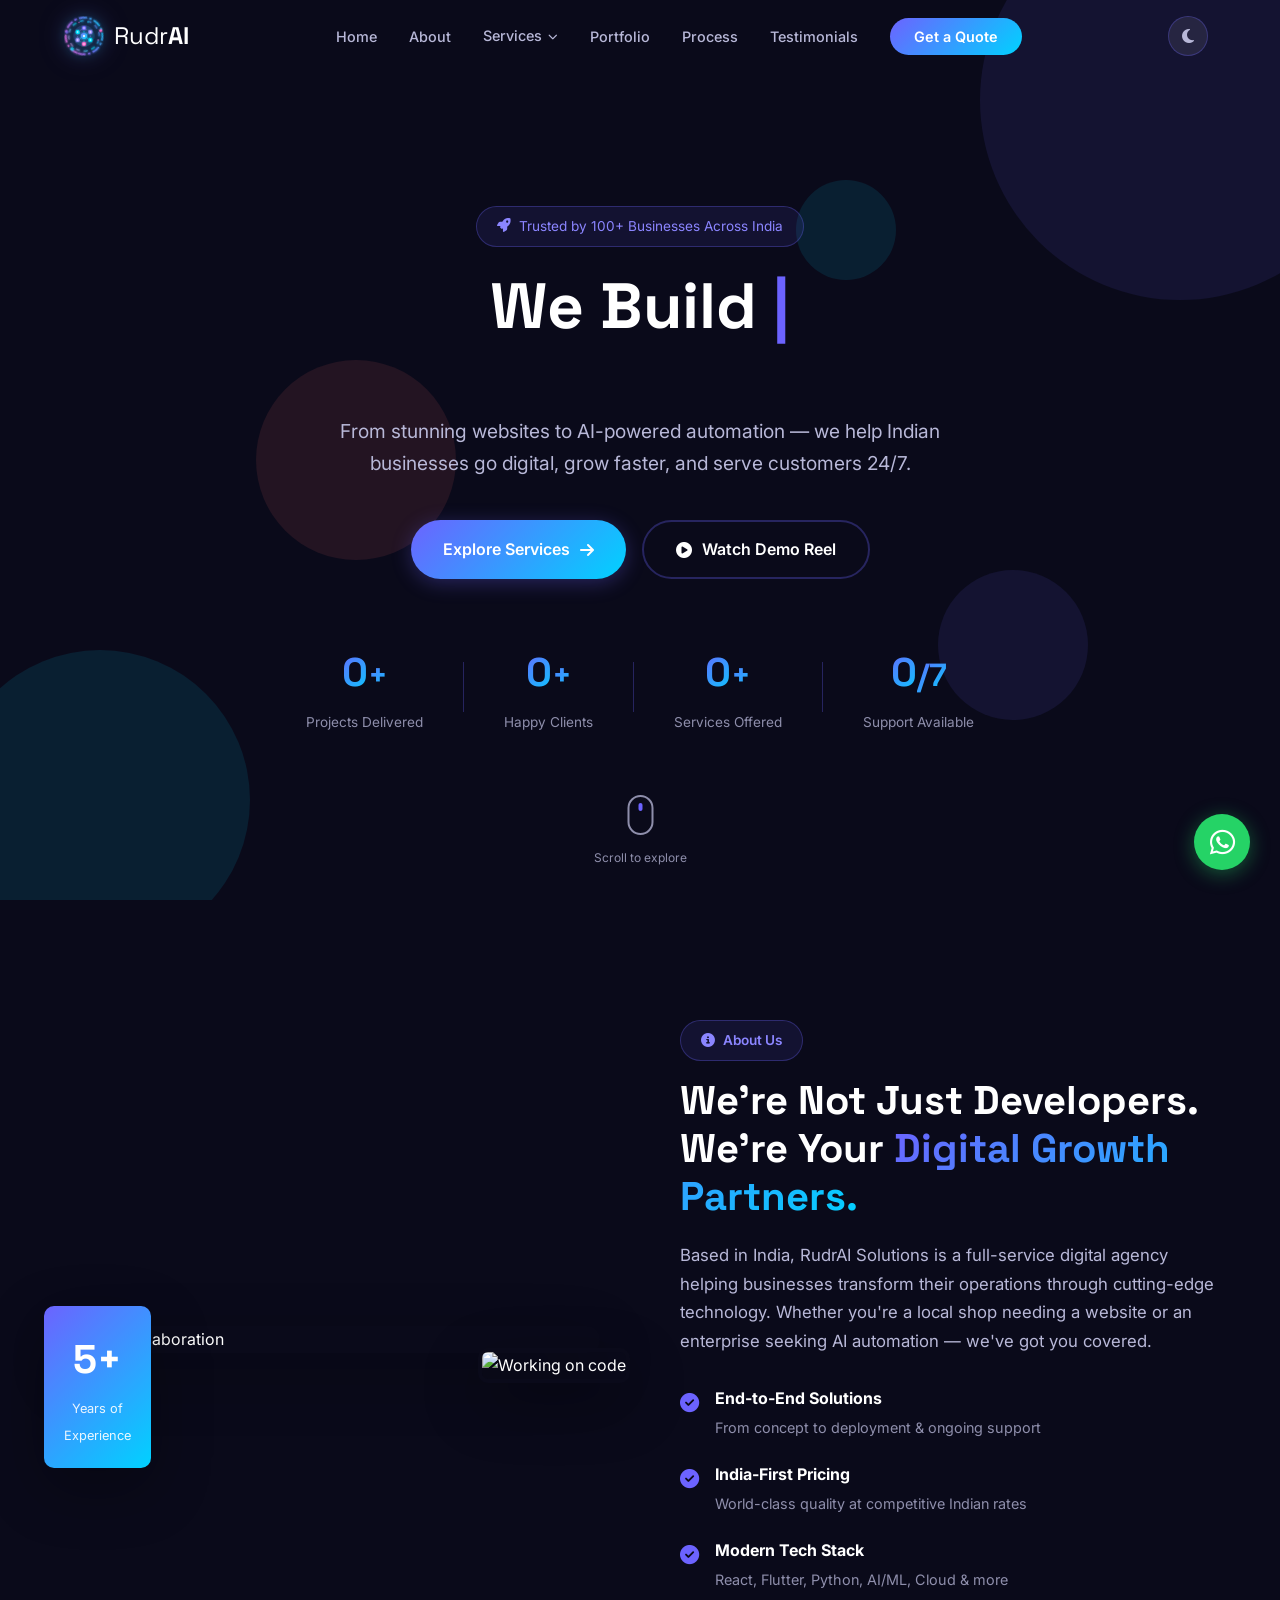
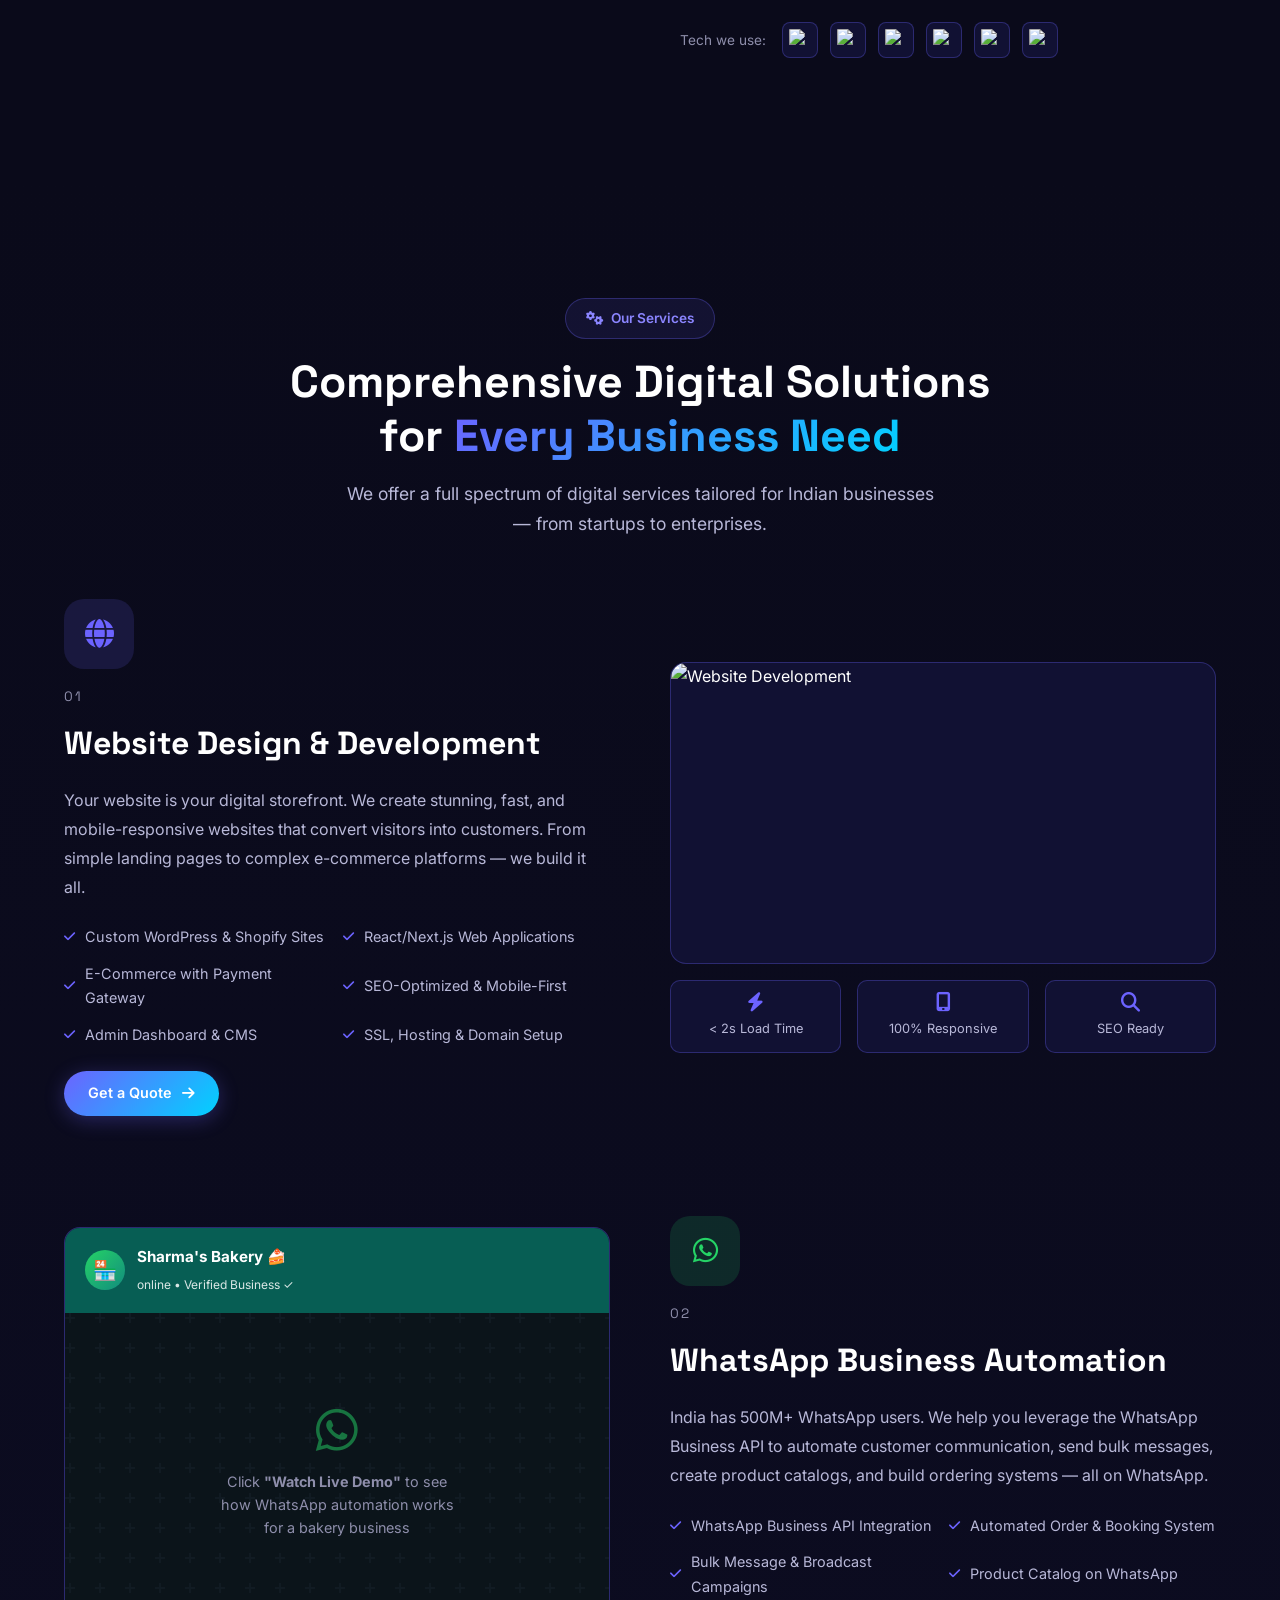
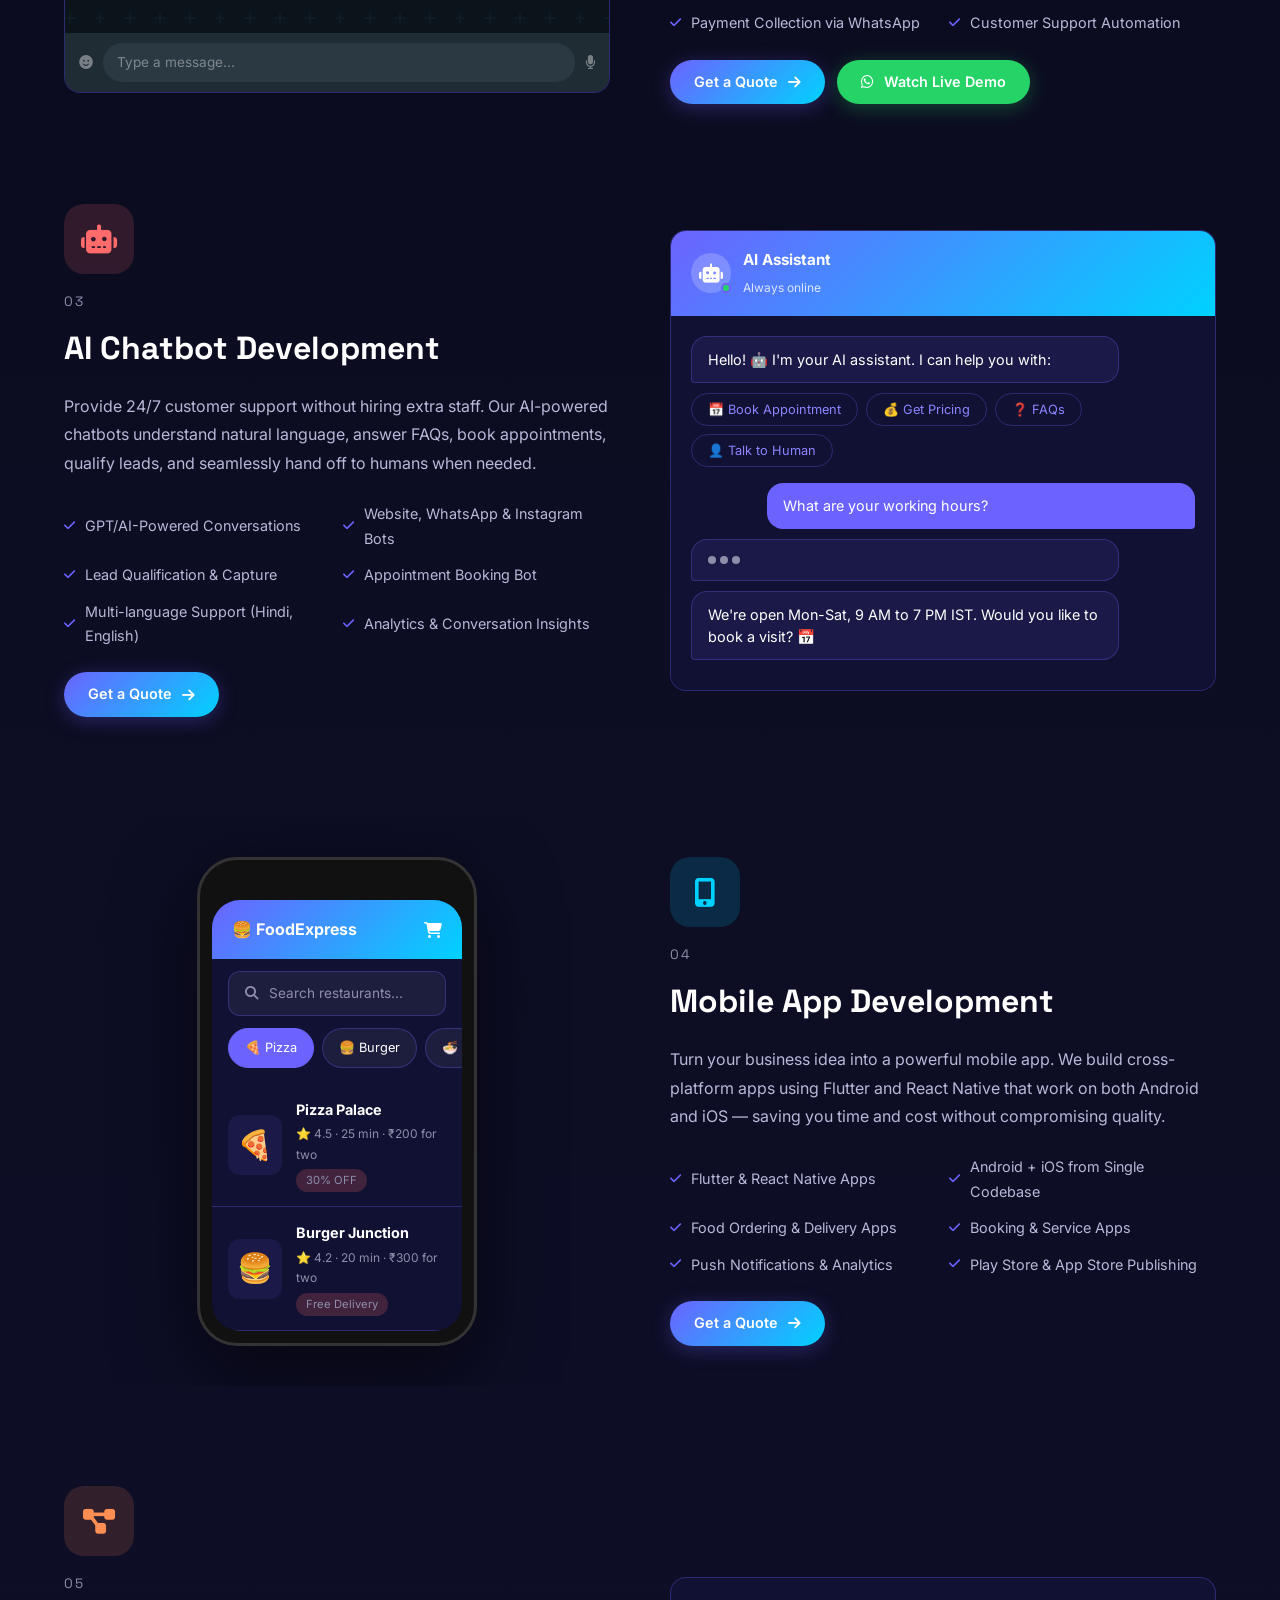
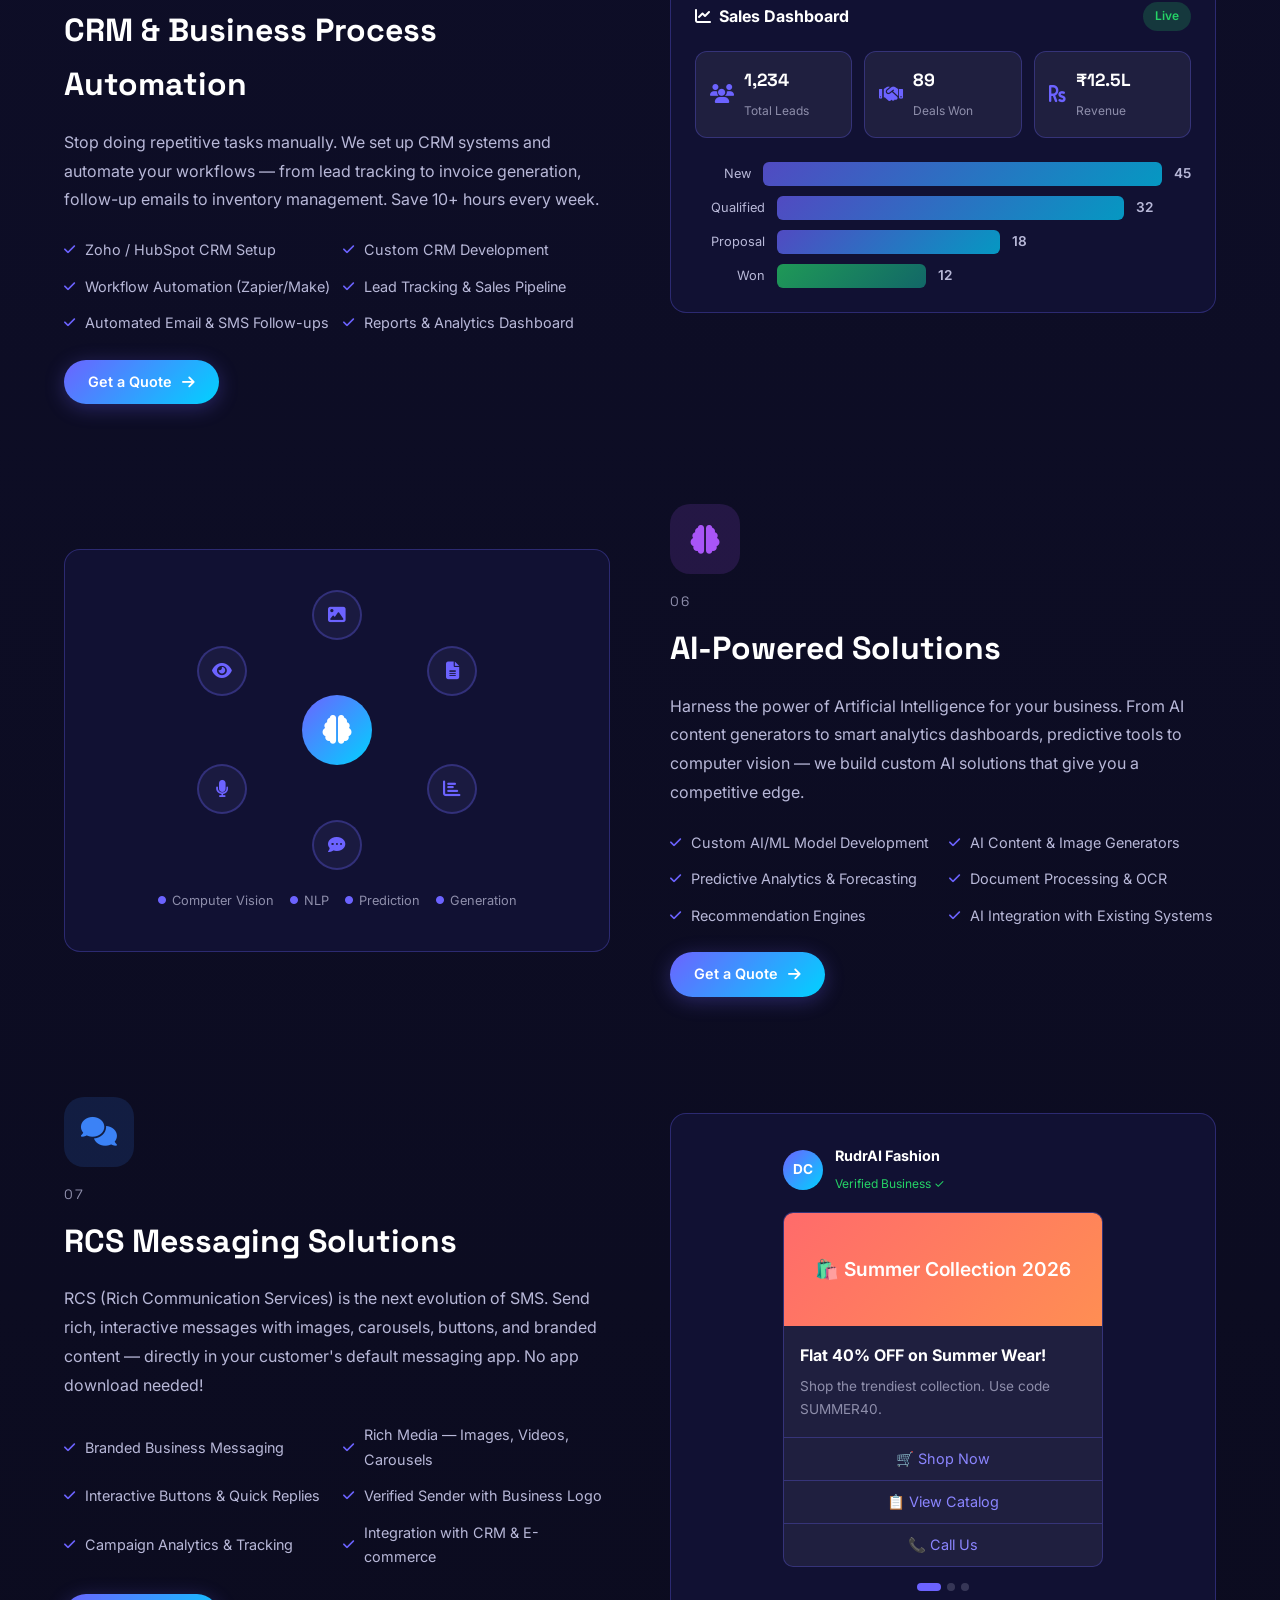
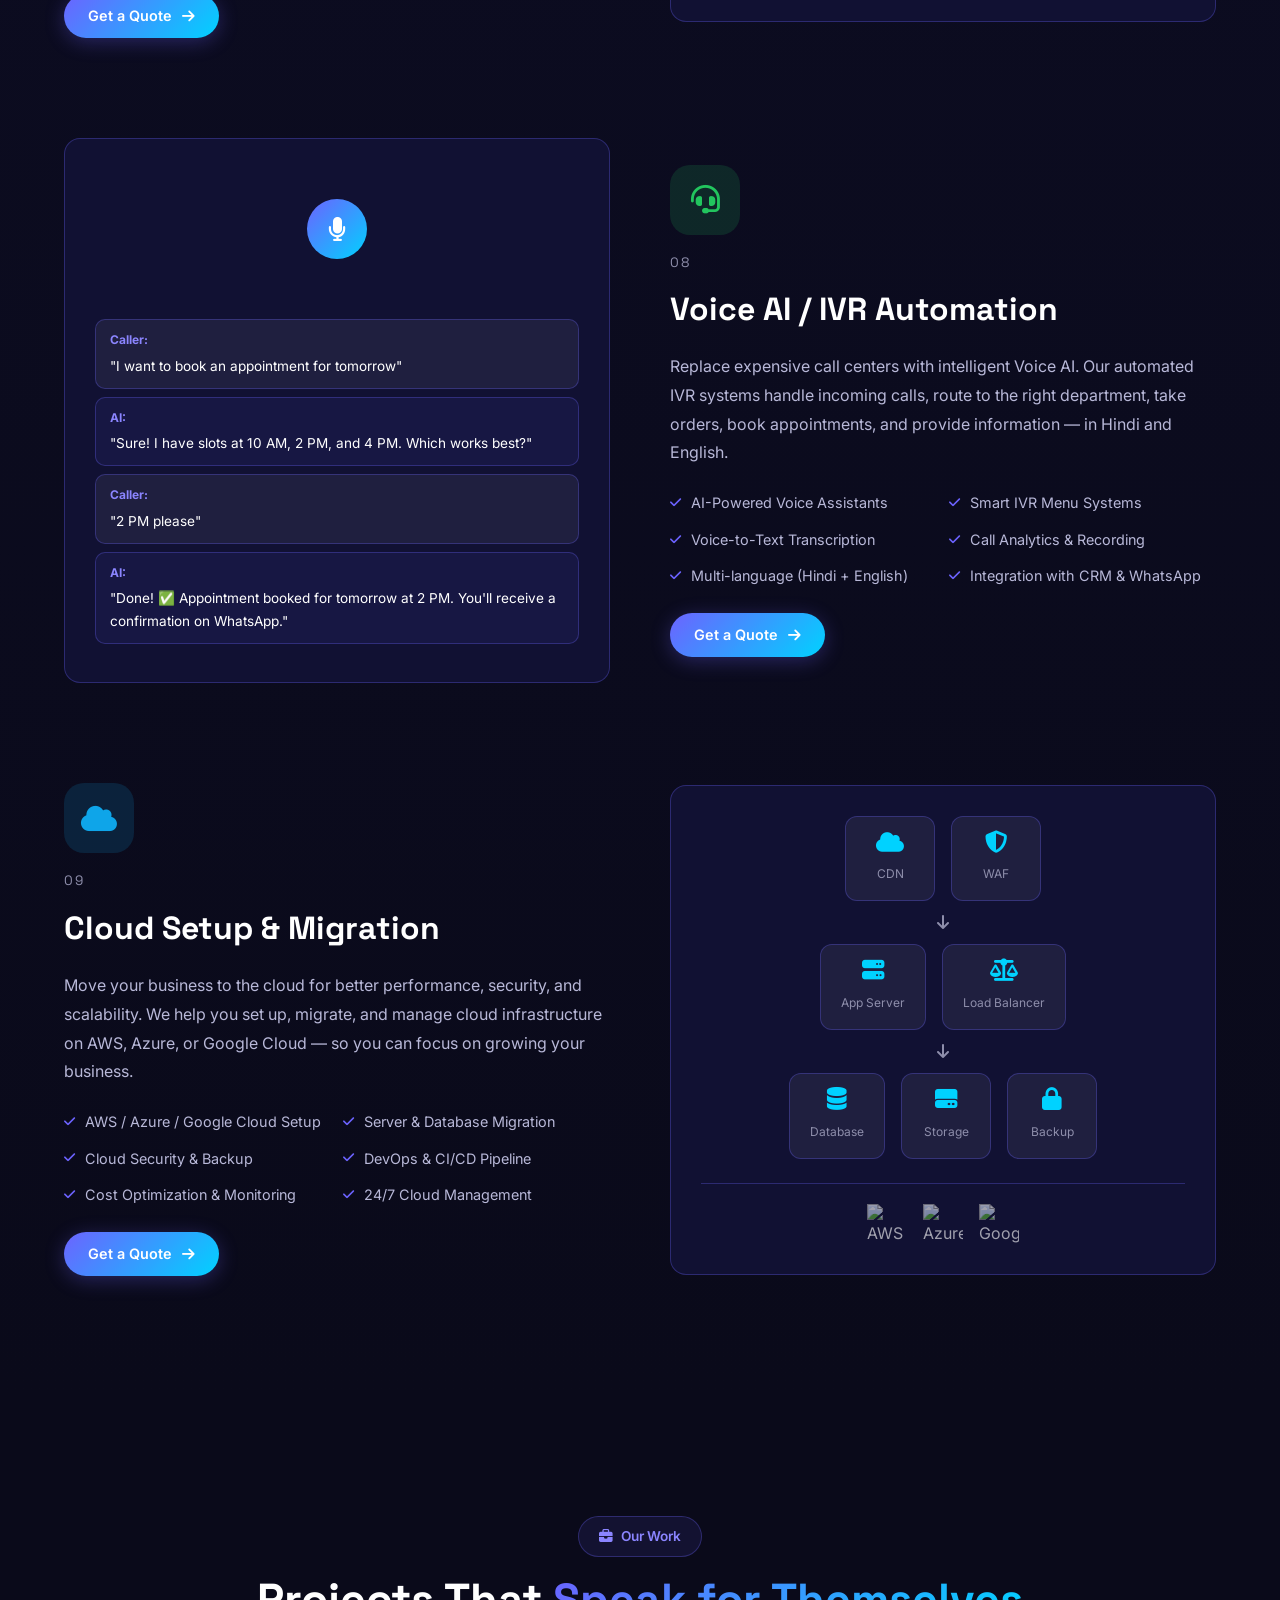
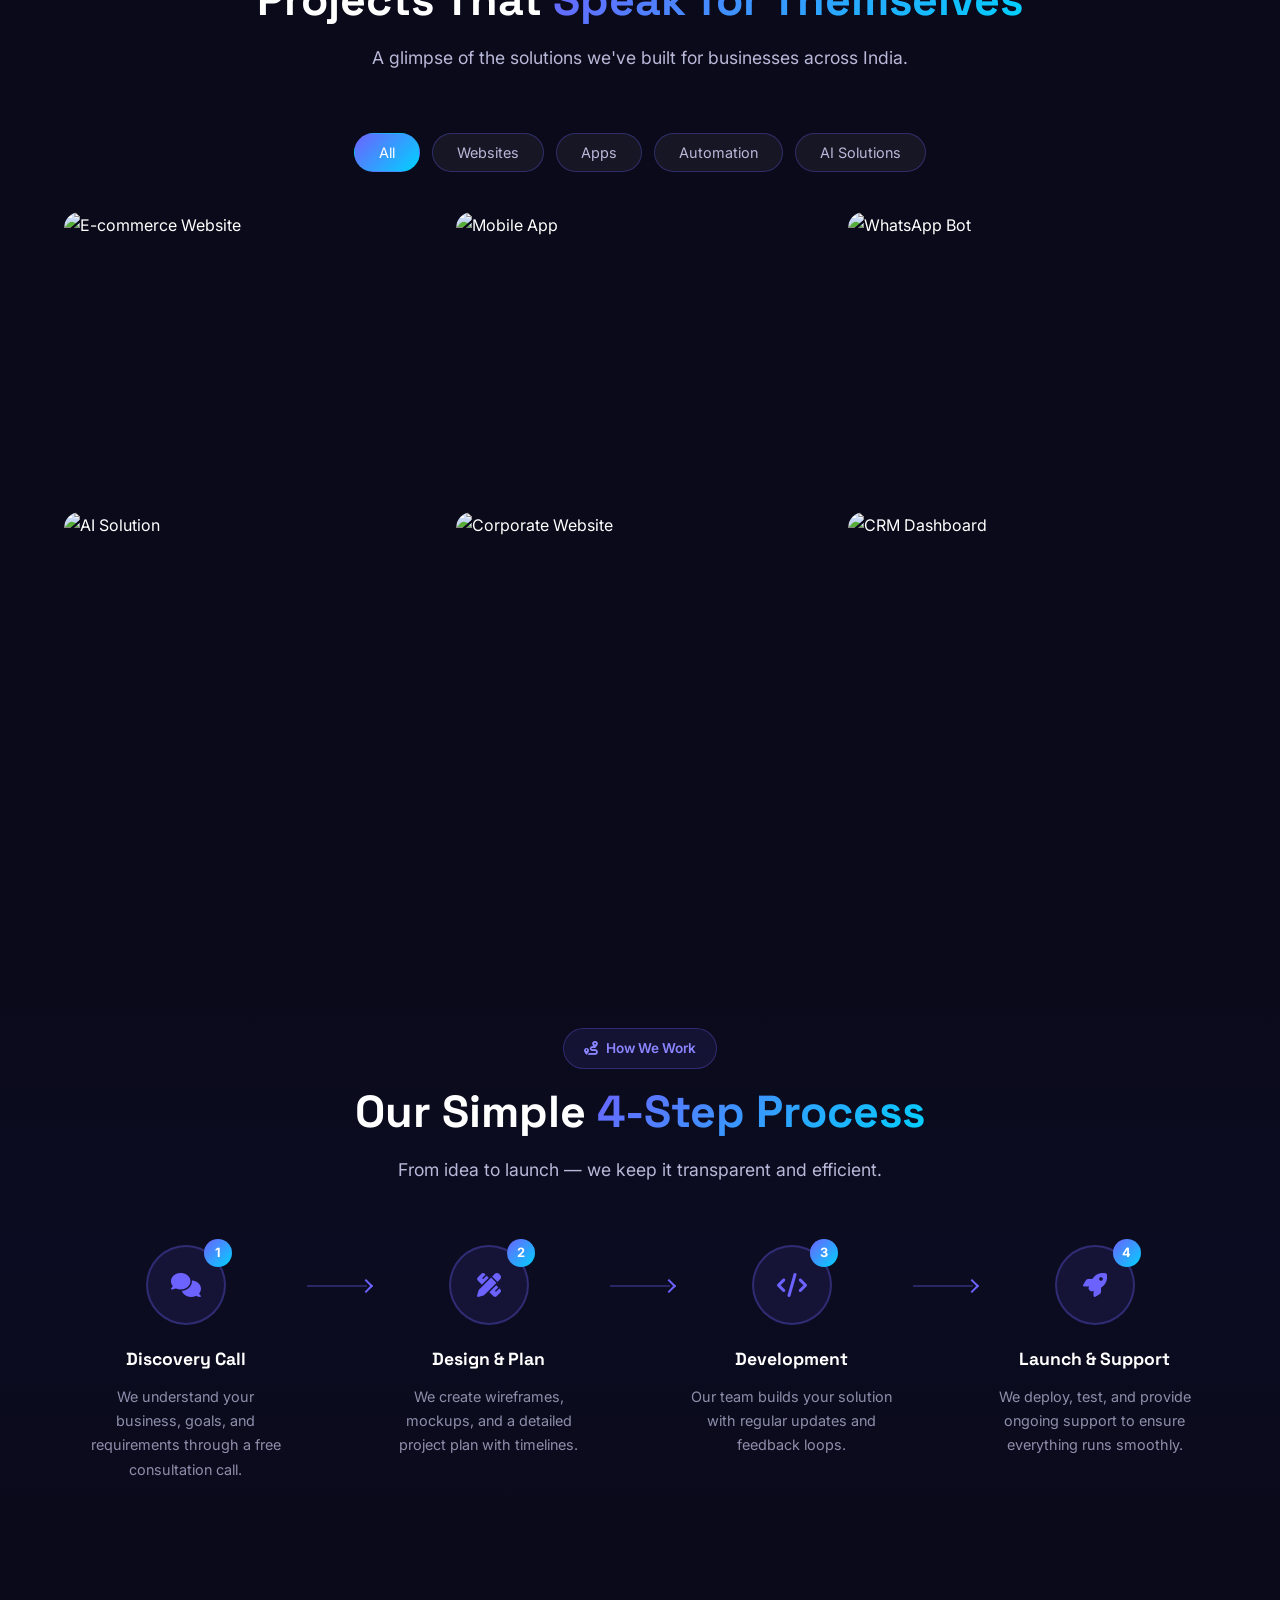
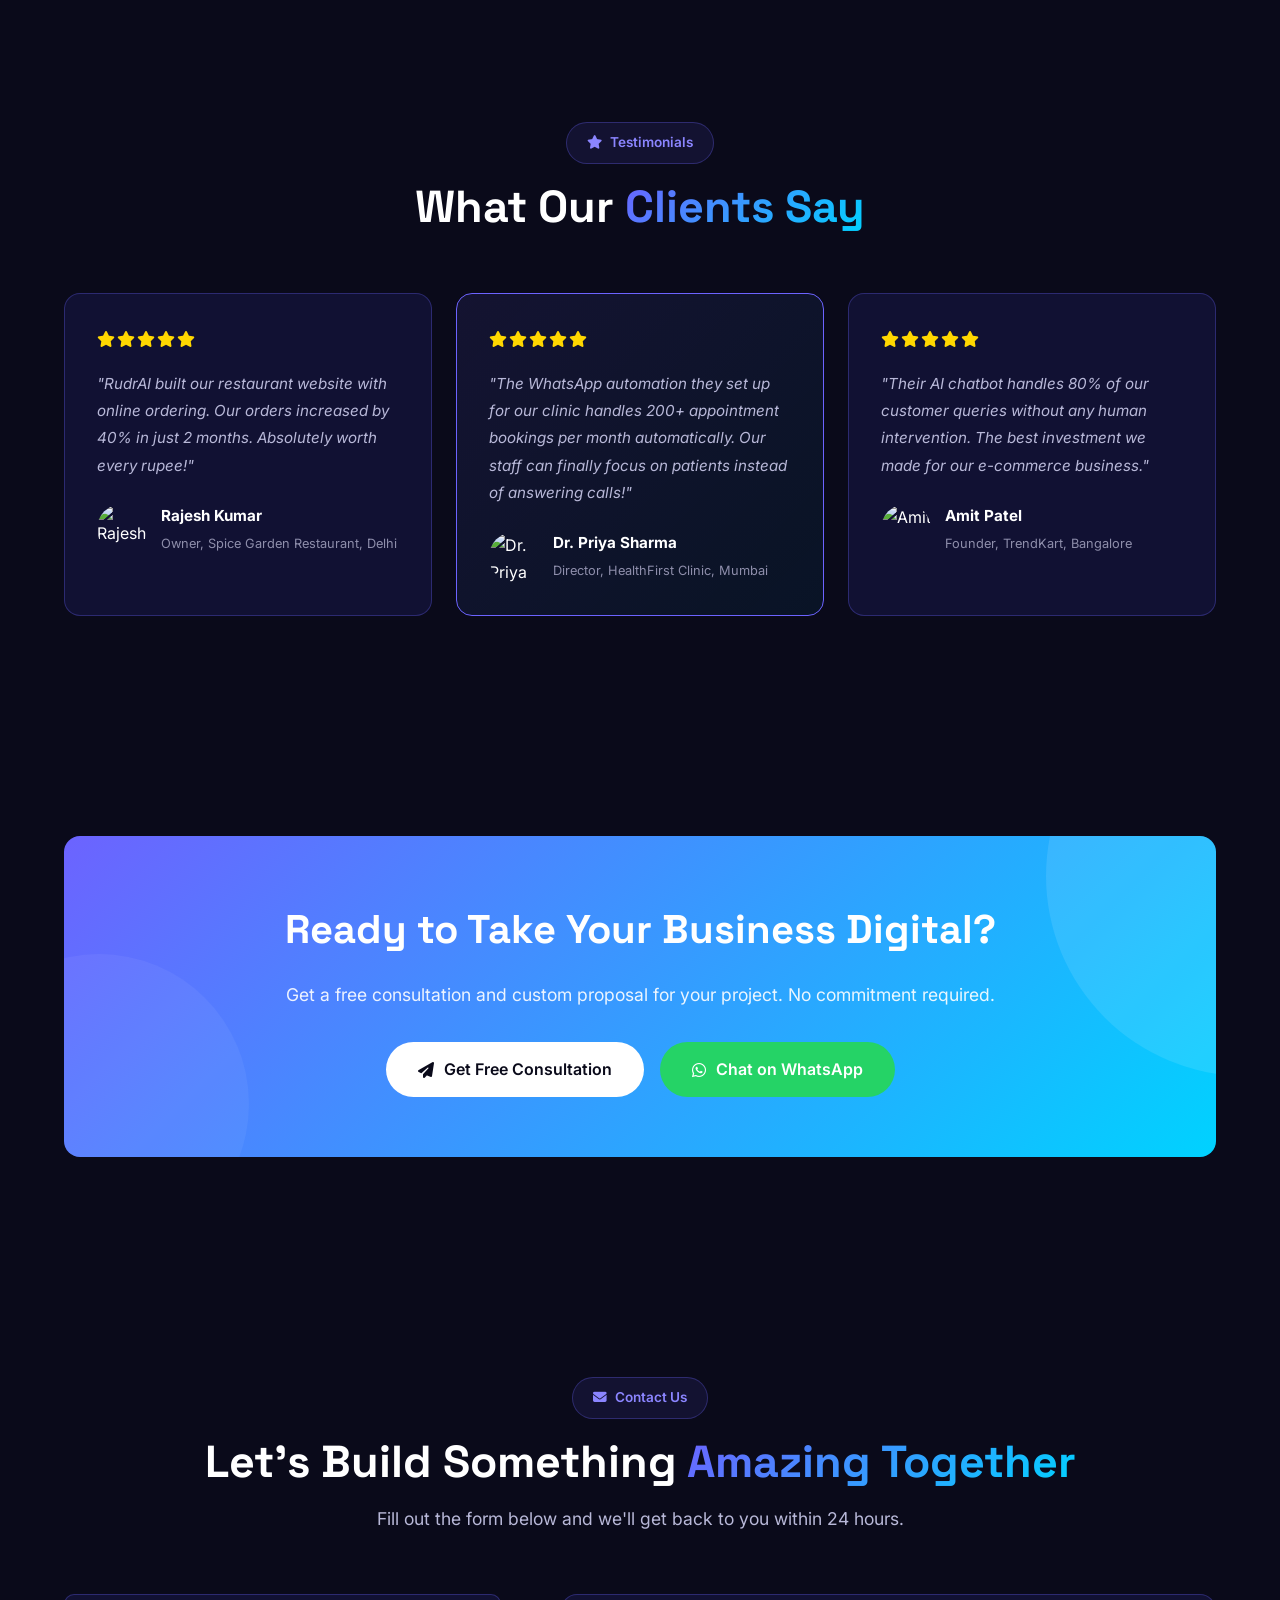
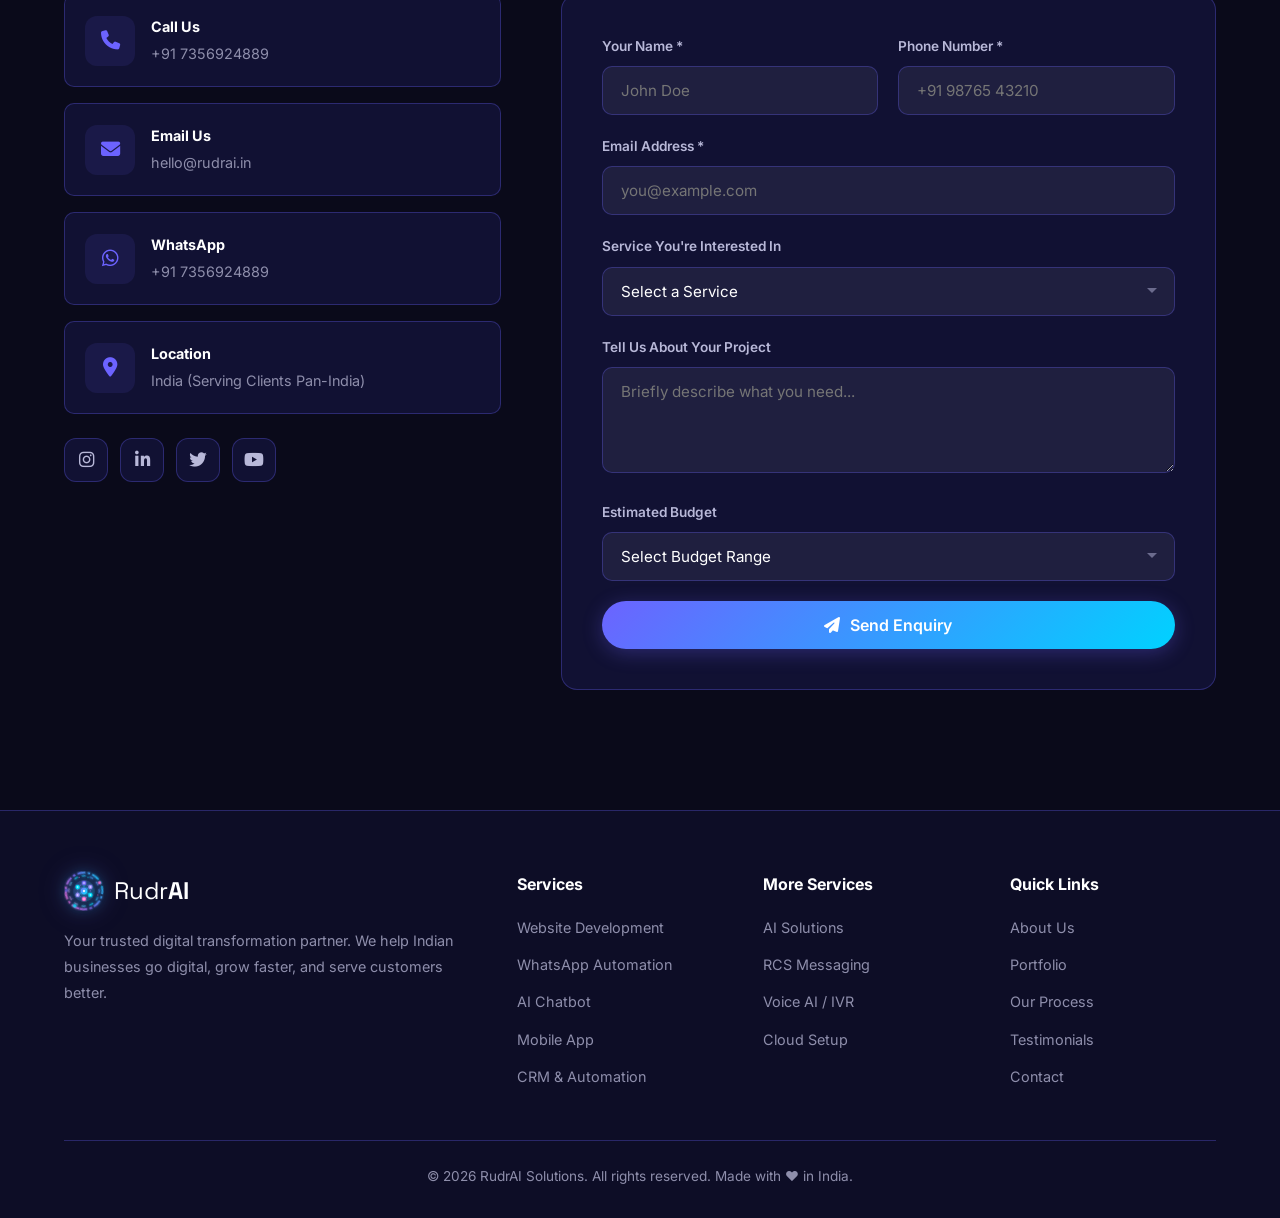
==== commit 2e0661f4: "Update contact phone number in index.html" ====
--- a/index.html
+++ b/index.html
@@ -1,1151 +1,1151 @@
-<!DOCTYPE html>
-<html lang="en">
-<head>
-    <meta charset="UTF-8">
-    <meta name="viewport" content="width=device-width, initial-scale=1.0">
-    <title>RudrAI Solutions — Digital Transformation Partner</title>
-    <link rel="stylesheet" href="css/styles.css">
-    <link href="https://fonts.googleapis.com/css2?family=Inter:wght@300;400;500;600;700;800;900&family=Space+Grotesk:wght@400;500;600;700&display=swap" rel="stylesheet">
-    <link rel="stylesheet" href="https://cdnjs.cloudflare.com/ajax/libs/font-awesome/6.5.1/css/all.min.css">
-    <link rel="stylesheet" href="https://cdnjs.cloudflare.com/ajax/libs/aos/2.3.4/aos.css">
-    <link rel="icon" type="image/svg+xml" href="img/favicon.svg">
-    <script>
-        // Prevent flash of wrong theme
-        (function() {
-            const t = localStorage.getItem('rudrai-theme');
-            if (t === 'light') document.documentElement.setAttribute('data-theme', 'light');
-        })();
-    </script>
-</head>
-<body>
-    <!-- Preloader -->
-    <div id="preloader">
-        <div class="loader">
-            <img src="img/logo.svg" alt="RudrAI" class="loader-logo">
-            <span>RudrAI</span>
-        </div>
-    </div>
-
-    <!-- Floating Nav -->
-    <nav id="navbar">
-        <div class="nav-container">
-            <a href="#hero" class="logo">
-                <img src="img/logo.svg" alt="RudrAI" class="logo-svg"><span>Rudr<strong>AI</strong></span>
-            </a>
-            <ul class="nav-links">
-                <li><a href="#hero">Home</a></li>
-                <li><a href="#about">About</a></li>
-                <li class="nav-dropdown">
-                    <a href="#services" class="dropdown-toggle">Services <i class="fas fa-chevron-down fa-xs"></i></a>
-                    <ul class="dropdown-menu">
-                        <li><a href="#service-web"><i class="fas fa-globe"></i> Website Development</a></li>
-                        <li><a href="#service-whatsapp"><i class="fab fa-whatsapp"></i> WhatsApp Automation</a></li>
-                        <li><a href="#service-chatbot"><i class="fas fa-robot"></i> AI Chatbot</a></li>
-                        <li><a href="#service-app"><i class="fas fa-mobile-alt"></i> Mobile App</a></li>
-                        <li><a href="#service-crm"><i class="fas fa-cogs"></i> CRM & Automation</a></li>
-                        <li><a href="#service-ai"><i class="fas fa-brain"></i> AI Solutions</a></li>
-                        <li><a href="#service-rcs"><i class="fas fa-comment-dots"></i> RCS Messaging</a></li>
-                        <li><a href="#service-voice"><i class="fas fa-microphone"></i> Voice AI / IVR</a></li>
-                        <li><a href="#service-cloud"><i class="fas fa-cloud"></i> Cloud Setup</a></li>
-                    </ul>
-                </li>
-                <li><a href="#portfolio">Portfolio</a></li>
-                <li><a href="#process">Process</a></li>
-                <li><a href="#testimonials">Testimonials</a></li>
-                <li><a href="#contact" class="nav-cta">Get a Quote</a></li>
-            </ul>
-            <button class="theme-toggle" id="themeToggle" aria-label="Toggle theme">
-                <i class="fas fa-moon" id="themeIcon"></i>
-            </button>
-            <div class="hamburger" id="hamburger">
-                <span></span>
-                <span></span>
-                <span></span>
-            </div>
-        </div>
-    </nav>
-
-    <!-- Mobile Menu -->
-    <div class="mobile-menu" id="mobileMenu">
-        <ul>
-            <li><a href="#hero">Home</a></li>
-            <li><a href="#about">About</a></li>
-            <li class="mobile-dropdown">
-                <a href="#services" class="mobile-dropdown-toggle">Services <i class="fas fa-chevron-down fa-xs"></i></a>
-                <ul class="mobile-dropdown-menu">
-                    <li><a href="#service-web"><i class="fas fa-globe"></i> Website Development</a></li>
-                    <li><a href="#service-whatsapp"><i class="fab fa-whatsapp"></i> WhatsApp Automation</a></li>
-                    <li><a href="#service-chatbot"><i class="fas fa-robot"></i> AI Chatbot</a></li>
-                    <li><a href="#service-app"><i class="fas fa-mobile-alt"></i> Mobile App</a></li>
-                    <li><a href="#service-crm"><i class="fas fa-cogs"></i> CRM & Automation</a></li>
-                    <li><a href="#service-ai"><i class="fas fa-brain"></i> AI Solutions</a></li>
-                    <li><a href="#service-rcs"><i class="fas fa-comment-dots"></i> RCS Messaging</a></li>
-                    <li><a href="#service-voice"><i class="fas fa-microphone"></i> Voice AI / IVR</a></li>
-                    <li><a href="#service-cloud"><i class="fas fa-cloud"></i> Cloud Setup</a></li>
-                </ul>
-            </li>
-            <li><a href="#portfolio">Portfolio</a></li>
-            <li><a href="#process">Process</a></li>
-            <li><a href="#testimonials">Testimonials</a></li>
-            <li><a href="#contact">Get a Quote</a></li>
-        </ul>
-    </div>
-
-    <!-- ==================== HERO SECTION ==================== -->
-    <section id="hero">
-        <div class="hero-bg-animation">
-            <div class="floating-shapes">
-                <div class="shape shape-1"></div>
-                <div class="shape shape-2"></div>
-                <div class="shape shape-3"></div>
-                <div class="shape shape-4"></div>
-                <div class="shape shape-5"></div>
-            </div>
-        </div>
-        <div class="hero-content">
-            <div class="hero-badge" data-aos="fade-down">
-                <i class="fas fa-rocket"></i> Trusted by 100+ Businesses Across India
-            </div>
-            <h1 data-aos="fade-up" data-aos-delay="100">
-                We Build <span class="gradient-text" id="typed-text"></span>
-                <span class="cursor">|</span>
-            </h1>
-            <p class="hero-subtitle" data-aos="fade-up" data-aos-delay="200">
-                From stunning websites to AI-powered automation — we help Indian businesses 
-                go digital, grow faster, and serve customers 24/7.
-            </p>
-            <div class="hero-cta" data-aos="fade-up" data-aos-delay="300">
-                <a href="#services" class="btn btn-primary">
-                    <span>Explore Services</span>
-                    <i class="fas fa-arrow-right"></i>
-                </a>
-                <a href="demo-reel.html" class="btn btn-outline">
-                    <i class="fas fa-play-circle"></i>
-                    <span>Watch Demo Reel</span>
-                </a>
-            </div>
-            <div class="hero-stats" data-aos="fade-up" data-aos-delay="400">
-                <div class="stat">
-                    <span class="stat-number" data-count="150">0</span><span class="stat-plus">+</span>
-                    <span class="stat-label">Projects Delivered</span>
-                </div>
-                <div class="stat-divider"></div>
-                <div class="stat">
-                    <span class="stat-number" data-count="100">0</span><span class="stat-plus">+</span>
-                    <span class="stat-label">Happy Clients</span>
-                </div>
-                <div class="stat-divider"></div>
-                <div class="stat">
-                    <span class="stat-number" data-count="9">0</span><span class="stat-plus">+</span>
-                    <span class="stat-label">Services Offered</span>
-                </div>
-                <div class="stat-divider"></div>
-                <div class="stat">
-                    <span class="stat-number" data-count="24">0</span><span class="stat-plus">/7</span>
-                    <span class="stat-label">Support Available</span>
-                </div>
-            </div>
-        </div>
-        <div class="scroll-indicator">
-            <div class="mouse">
-                <div class="wheel"></div>
-            </div>
-            <span>Scroll to explore</span>
-        </div>
-    </section>
-
-    <!-- ==================== DEMO REEL MODAL ==================== -->
-    <div class="video-modal" id="demoModal">
-        <div class="modal-overlay"></div>
-        <div class="modal-content">
-            <button class="modal-close" id="closeModal"><i class="fas fa-times"></i></button>
-            <div class="video-wrapper">
-                <iframe id="demoVideo" src="" frameborder="0" allow="autoplay; encrypted-media" allowfullscreen></iframe>
-            </div>
-        </div>
-    </div>
-
-    <!-- ==================== ABOUT SECTION ==================== -->
-    <section id="about">
-        <div class="container">
-            <div class="about-grid">
-                <div class="about-visual" data-aos="fade-right">
-                    <div class="about-image-stack">
-                        <img src="https://images.unsplash.com/photo-1522071820081-009f0129c71c?w=600&h=400&fit=crop" alt="Team collaboration" class="about-img-main">
-                        <img src="https://images.unsplash.com/photo-1553877522-43269d4ea984?w=300&h=200&fit=crop" alt="Working on code" class="about-img-float">
-                        <div class="experience-badge">
-                            <span class="exp-number">5+</span>
-                            <span class="exp-text">Years of<br>Experience</span>
-                        </div>
-                    </div>
-                </div>
-                <div class="about-content" data-aos="fade-left">
-                    <span class="section-tag"><i class="fas fa-info-circle"></i> About Us</span>
-                    <h2>We're Not Just Developers.<br>We're Your <span class="gradient-text">Digital Growth Partners.</span></h2>
-                    <p class="about-description">
-                        Based in India, RudrAI Solutions is a full-service digital agency helping businesses 
-                        transform their operations through cutting-edge technology. Whether you're a local shop 
-                        needing a website or an enterprise seeking AI automation — we've got you covered.
-                    </p>
-                    <div class="about-features">
-                        <div class="about-feature">
-                            <div class="feature-icon"><i class="fas fa-check-circle"></i></div>
-                            <div>
-                                <h4>End-to-End Solutions</h4>
-                                <p>From concept to deployment & ongoing support</p>
-                            </div>
-                        </div>
-                        <div class="about-feature">
-                            <div class="feature-icon"><i class="fas fa-check-circle"></i></div>
-                            <div>
-                                <h4>India-First Pricing</h4>
-                                <p>World-class quality at competitive Indian rates</p>
-                            </div>
-                        </div>
-                        <div class="about-feature">
-                            <div class="feature-icon"><i class="fas fa-check-circle"></i></div>
-                            <div>
-                                <h4>Modern Tech Stack</h4>
-                                <p>React, Flutter, Python, AI/ML, Cloud & more</p>
-                            </div>
-                        </div>
-                    </div>
-                    <div class="tech-stack">
-                        <span>Tech we use:</span>
-                        <div class="tech-icons">
-                            <img src="https://cdn.jsdelivr.net/gh/devicons/devicon/icons/react/react-original.svg" alt="React" title="React">
-                            <img src="https://cdn.jsdelivr.net/gh/devicons/devicon/icons/flutter/flutter-original.svg" alt="Flutter" title="Flutter">
-                            <img src="https://cdn.jsdelivr.net/gh/devicons/devicon/icons/python/python-original.svg" alt="Python" title="Python">
-                            <img src="https://cdn.jsdelivr.net/gh/devicons/devicon/icons/nodejs/nodejs-original.svg" alt="Node.js" title="Node.js">
-                            <img src="https://cdn.jsdelivr.net/gh/devicons/devicon/icons/amazonwebservices/amazonwebservices-plain-wordmark.svg" alt="AWS" title="AWS">
-                            <img src="https://cdn.jsdelivr.net/gh/devicons/devicon/icons/firebase/firebase-plain.svg" alt="Firebase" title="Firebase">
-                        </div>
-                    </div>
-                </div>
-            </div>
-        </div>
-    </section>
-
-    <!-- ==================== SERVICES SECTION ==================== -->
-    <section id="services">
-        <div class="container">
-            <div class="section-header" data-aos="fade-up">
-                <span class="section-tag"><i class="fas fa-cogs"></i> Our Services</span>
-                <h2>Comprehensive Digital Solutions<br>for <span class="gradient-text">Every Business Need</span></h2>
-                <p>We offer a full spectrum of digital services tailored for Indian businesses — from startups to enterprises.</p>
-            </div>
-
-            <!-- Service 1: Website Design & Development -->
-            <div class="service-detail" id="service-web" data-aos="fade-up">
-                <div class="service-detail-content">
-                    <div class="service-info">
-                        <div class="service-icon-large">
-                            <i class="fas fa-globe"></i>
-                        </div>
-                        <span class="service-number">01</span>
-                        <h3>Website Design & Development</h3>
-                        <p class="service-desc">
-                            Your website is your digital storefront. We create stunning, fast, and mobile-responsive 
-                            websites that convert visitors into customers. From simple landing pages to complex 
-                            e-commerce platforms — we build it all.
-                        </p>
-                        <div class="service-features">
-                            <div class="sf-item"><i class="fas fa-check"></i> Custom WordPress & Shopify Sites</div>
-                            <div class="sf-item"><i class="fas fa-check"></i> React/Next.js Web Applications</div>
-                            <div class="sf-item"><i class="fas fa-check"></i> E-Commerce with Payment Gateway</div>
-                            <div class="sf-item"><i class="fas fa-check"></i> SEO-Optimized & Mobile-First</div>
-                            <div class="sf-item"><i class="fas fa-check"></i> Admin Dashboard & CMS</div>
-                            <div class="sf-item"><i class="fas fa-check"></i> SSL, Hosting & Domain Setup</div>
-                        </div>
-                        <a href="#contact" class="btn btn-primary btn-sm">Get a Quote <i class="fas fa-arrow-right"></i></a>
-                    </div>
-                    <div class="service-visual">
-                        <div class="service-mockup">
-                            <img src="https://images.unsplash.com/photo-1547658719-da2b51169166?w=600&h=400&fit=crop" alt="Website Development">
-                            <div class="mockup-overlay">
-                                <div class="play-btn" data-video="https://www.youtube.com/embed/FN7ALfpGxiI">
-                                    <i class="fas fa-play"></i>
-                                </div>
-                                <span>Watch Demo</span>
-                            </div>
-                        </div>
-                        <div class="service-mini-stats">
-                            <div class="mini-stat">
-                                <i class="fas fa-bolt"></i>
-                                <span>< 2s Load Time</span>
-                            </div>
-                            <div class="mini-stat">
-                                <i class="fas fa-mobile-alt"></i>
-                                <span>100% Responsive</span>
-                            </div>
-                            <div class="mini-stat">
-                                <i class="fas fa-search"></i>
-                                <span>SEO Ready</span>
-                            </div>
-                        </div>
-                    </div>
-                </div>
-            </div>
-
-            <!-- Service 2: WhatsApp Business Automation -->
-            <div class="service-detail reverse" id="service-whatsapp" data-aos="fade-up">
-                <div class="service-detail-content">
-                    <div class="service-info">
-                        <div class="service-icon-large whatsapp">
-                            <i class="fab fa-whatsapp"></i>
-                        </div>
-                        <span class="service-number">02</span>
-                        <h3>WhatsApp Business Automation</h3>
-                        <p class="service-desc">
-                            India has 500M+ WhatsApp users. We help you leverage the WhatsApp Business API to 
-                            automate customer communication, send bulk messages, create product catalogs, 
-                            and build ordering systems — all on WhatsApp.
-                        </p>
-                        <div class="service-features">
-                            <div class="sf-item"><i class="fas fa-check"></i> WhatsApp Business API Integration</div>
-                            <div class="sf-item"><i class="fas fa-check"></i> Automated Order & Booking System</div>
-                            <div class="sf-item"><i class="fas fa-check"></i> Bulk Message & Broadcast Campaigns</div>
-                            <div class="sf-item"><i class="fas fa-check"></i> Product Catalog on WhatsApp</div>
-                            <div class="sf-item"><i class="fas fa-check"></i> Payment Collection via WhatsApp</div>
-                            <div class="sf-item"><i class="fas fa-check"></i> Customer Support Automation</div>
-                        </div>
-                        <div class="wa-btn-group">
-                            <a href="#contact" class="btn btn-primary btn-sm">Get a Quote <i class="fas fa-arrow-right"></i></a>
-                            <button class="btn btn-whatsapp-demo btn-sm" id="waLiveDemoBtn"><i class="fab fa-whatsapp"></i> Watch Live Demo</button>
-                        </div>
-                    </div>
-                    <div class="service-visual">
-                        <div class="service-mockup whatsapp-mock">
-                            <div class="whatsapp-chat-demo" id="waLiveDemo">
-                                <div class="wa-header">
-                                    <div class="wa-avatar">🏪</div>
-                                    <div>
-                                        <strong>Sharma's Bakery 🍰</strong>
-                                        <small>online • Verified Business ✓</small>
-                                    </div>
-                                </div>
-                                <div class="wa-messages" id="waLiveMessages">
-                                    <div class="wa-demo-placeholder">
-                                        <i class="fab fa-whatsapp"></i>
-                                        <p>Click <strong>"Watch Live Demo"</strong> to see how WhatsApp automation works for a bakery business</p>
-                                    </div>
-                                </div>
-                                <div class="wa-input-bar-demo">
-                                    <i class="fas fa-smile"></i>
-                                    <span>Type a message...</span>
-                                    <i class="fas fa-microphone"></i>
-                                </div>
-                            </div>
-                            <button class="wa-replay-btn" id="waReplayBtn" style="display:none"><i class="fas fa-redo"></i> Replay Demo</button>
-                        </div>
-                    </div>
-                </div>
-            </div>
-
-            <!-- Service 3: AI Chatbot Development -->
-            <div class="service-detail" id="service-chatbot" data-aos="fade-up">
-                <div class="service-detail-content">
-                    <div class="service-info">
-                        <div class="service-icon-large chatbot">
-                            <i class="fas fa-robot"></i>
-                        </div>
-                        <span class="service-number">03</span>
-                        <h3>AI Chatbot Development</h3>
-                        <p class="service-desc">
-                            Provide 24/7 customer support without hiring extra staff. Our AI-powered chatbots 
-                            understand natural language, answer FAQs, book appointments, qualify leads, 
-                            and seamlessly hand off to humans when needed.
-                        </p>
-                        <div class="service-features">
-                            <div class="sf-item"><i class="fas fa-check"></i> GPT/AI-Powered Conversations</div>
-                            <div class="sf-item"><i class="fas fa-check"></i> Website, WhatsApp & Instagram Bots</div>
-                            <div class="sf-item"><i class="fas fa-check"></i> Lead Qualification & Capture</div>
-                            <div class="sf-item"><i class="fas fa-check"></i> Appointment Booking Bot</div>
-                            <div class="sf-item"><i class="fas fa-check"></i> Multi-language Support (Hindi, English)</div>
-                            <div class="sf-item"><i class="fas fa-check"></i> Analytics & Conversation Insights</div>
-                        </div>
-                        <a href="#contact" class="btn btn-primary btn-sm">Get a Quote <i class="fas fa-arrow-right"></i></a>
-                    </div>
-                    <div class="service-visual">
-                        <div class="service-mockup">
-                            <div class="chatbot-demo">
-                                <div class="bot-header">
-                                    <div class="bot-avatar">
-                                        <i class="fas fa-robot"></i>
-                                        <span class="online-dot"></span>
-                                    </div>
-                                    <div>
-                                        <strong>AI Assistant</strong>
-                                        <small>Always online</small>
-                                    </div>
-                                </div>
-                                <div class="bot-messages">
-                                    <div class="bot-msg bot">
-                                        <p>Hello! 🤖 I'm your AI assistant. I can help you with:</p>
-                                    </div>
-                                    <div class="bot-quick-replies">
-                                        <button>📅 Book Appointment</button>
-                                        <button>💰 Get Pricing</button>
-                                        <button>❓ FAQs</button>
-                                        <button>👤 Talk to Human</button>
-                                    </div>
-                                    <div class="bot-msg user">
-                                        <p>What are your working hours?</p>
-                                    </div>
-                                    <div class="bot-msg bot">
-                                        <div class="typing-indicator">
-                                            <span></span><span></span><span></span>
-                                        </div>
-                                    </div>
-                                    <div class="bot-msg bot delayed">
-                                        <p>We're open Mon-Sat, 9 AM to 7 PM IST. Would you like to book a visit? 📅</p>
-                                    </div>
-                                </div>
-                            </div>
-                        </div>
-                    </div>
-                </div>
-            </div>
-
-            <!-- Service 4: Mobile App Development -->
-            <div class="service-detail reverse" id="service-app" data-aos="fade-up">
-                <div class="service-detail-content">
-                    <div class="service-info">
-                        <div class="service-icon-large app">
-                            <i class="fas fa-mobile-alt"></i>
-                        </div>
-                        <span class="service-number">04</span>
-                        <h3>Mobile App Development</h3>
-                        <p class="service-desc">
-                            Turn your business idea into a powerful mobile app. We build cross-platform apps 
-                            using Flutter and React Native that work on both Android and iOS — saving you 
-                            time and cost without compromising quality.
-                        </p>
-                        <div class="service-features">
-                            <div class="sf-item"><i class="fas fa-check"></i> Flutter & React Native Apps</div>
-                            <div class="sf-item"><i class="fas fa-check"></i> Android + iOS from Single Codebase</div>
-                            <div class="sf-item"><i class="fas fa-check"></i> Food Ordering & Delivery Apps</div>
-                            <div class="sf-item"><i class="fas fa-check"></i> Booking & Service Apps</div>
-                            <div class="sf-item"><i class="fas fa-check"></i> Push Notifications & Analytics</div>
-                            <div class="sf-item"><i class="fas fa-check"></i> Play Store & App Store Publishing</div>
-                        </div>
-                        <a href="#contact" class="btn btn-primary btn-sm">Get a Quote <i class="fas fa-arrow-right"></i></a>
-                    </div>
-                    <div class="service-visual">
-                        <div class="service-mockup phone-mockup">
-                            <div class="phone-frame">
-                                <div class="phone-notch"></div>
-                                <div class="phone-screen">
-                                    <div class="app-screen">
-                                        <div class="app-header-demo">
-                                            <span>🍔 FoodExpress</span>
-                                            <i class="fas fa-shopping-cart"></i>
-                                        </div>
-                                        <div class="app-search">
-                                            <i class="fas fa-search"></i>
-                                            <span>Search restaurants...</span>
-                                        </div>
-                                        <div class="app-categories">
-                                            <span class="app-cat active">🍕 Pizza</span>
-                                            <span class="app-cat">🍔 Burger</span>
-                                            <span class="app-cat">🍜 Chinese</span>
-                                        </div>
-                                        <div class="app-card">
-                                            <div class="app-card-img">🍕</div>
-                                            <div class="app-card-info">
-                                                <strong>Pizza Palace</strong>
-                                                <span>⭐ 4.5 · 25 min · ₹200 for two</span>
-                                                <span class="app-tag">30% OFF</span>
-                                            </div>
-                                        </div>
-                                        <div class="app-card">
-                                            <div class="app-card-img">🍔</div>
-                                            <div class="app-card-info">
-                                                <strong>Burger Junction</strong>
-                                                <span>⭐ 4.2 · 20 min · ₹300 for two</span>
-                                                <span class="app-tag">Free Delivery</span>
-                                            </div>
-                                        </div>
-                                    </div>
-                                </div>
-                            </div>
-                        </div>
-                    </div>
-                </div>
-            </div>
-
-            <!-- Service 5: CRM & Business Process Automation -->
-            <div class="service-detail" id="service-crm" data-aos="fade-up">
-                <div class="service-detail-content">
-                    <div class="service-info">
-                        <div class="service-icon-large crm">
-                            <i class="fas fa-project-diagram"></i>
-                        </div>
-                        <span class="service-number">05</span>
-                        <h3>CRM & Business Process Automation</h3>
-                        <p class="service-desc">
-                            Stop doing repetitive tasks manually. We set up CRM systems and automate your 
-                            workflows — from lead tracking to invoice generation, follow-up emails to 
-                            inventory management. Save 10+ hours every week.
-                        </p>
-                        <div class="service-features">
-                            <div class="sf-item"><i class="fas fa-check"></i> Zoho / HubSpot CRM Setup</div>
-                            <div class="sf-item"><i class="fas fa-check"></i> Custom CRM Development</div>
-                            <div class="sf-item"><i class="fas fa-check"></i> Workflow Automation (Zapier/Make)</div>
-                            <div class="sf-item"><i class="fas fa-check"></i> Lead Tracking & Sales Pipeline</div>
-                            <div class="sf-item"><i class="fas fa-check"></i> Automated Email & SMS Follow-ups</div>
-                            <div class="sf-item"><i class="fas fa-check"></i> Reports & Analytics Dashboard</div>
-                        </div>
-                        <a href="#contact" class="btn btn-primary btn-sm">Get a Quote <i class="fas fa-arrow-right"></i></a>
-                    </div>
-                    <div class="service-visual">
-                        <div class="service-mockup">
-                            <div class="crm-demo">
-                                <div class="crm-header">
-                                    <h4><i class="fas fa-chart-line"></i> Sales Dashboard</h4>
-                                    <span class="crm-badge">Live</span>
-                                </div>
-                                <div class="crm-stats">
-                                    <div class="crm-stat-card">
-                                        <i class="fas fa-users"></i>
-                                        <div>
-                                            <strong>1,234</strong>
-                                            <small>Total Leads</small>
-                                        </div>
-                                    </div>
-                                    <div class="crm-stat-card">
-                                        <i class="fas fa-handshake"></i>
-                                        <div>
-                                            <strong>89</strong>
-                                            <small>Deals Won</small>
-                                        </div>
-                                    </div>
-                                    <div class="crm-stat-card">
-                                        <i class="fas fa-rupee-sign"></i>
-                                        <div>
-                                            <strong>₹12.5L</strong>
-                                            <small>Revenue</small>
-                                        </div>
-                                    </div>
-                                </div>
-                                <div class="crm-pipeline">
-                                    <div class="pipeline-stage">
-                                        <span class="stage-label">New</span>
-                                        <div class="stage-bar" style="width: 100%"></div>
-                                        <span>45</span>
-                                    </div>
-                                    <div class="pipeline-stage">
-                                        <span class="stage-label">Qualified</span>
-                                        <div class="stage-bar" style="width: 70%"></div>
-                                        <span>32</span>
-                                    </div>
-                                    <div class="pipeline-stage">
-                                        <span class="stage-label">Proposal</span>
-                                        <div class="stage-bar" style="width: 45%"></div>
-                                        <span>18</span>
-                                    </div>
-                                    <div class="pipeline-stage">
-                                        <span class="stage-label">Won</span>
-                                        <div class="stage-bar won" style="width: 30%"></div>
-                                        <span>12</span>
-                                    </div>
-                                </div>
-                            </div>
-                        </div>
-                    </div>
-                </div>
-            </div>
-
-            <!-- Service 6: AI-Powered Solutions -->
-            <div class="service-detail reverse" id="service-ai" data-aos="fade-up">
-                <div class="service-detail-content">
-                    <div class="service-info">
-                        <div class="service-icon-large ai">
-                            <i class="fas fa-brain"></i>
-                        </div>
-                        <span class="service-number">06</span>
-                        <h3>AI-Powered Solutions</h3>
-                        <p class="service-desc">
-                            Harness the power of Artificial Intelligence for your business. From AI content 
-                            generators to smart analytics dashboards, predictive tools to computer vision — 
-                            we build custom AI solutions that give you a competitive edge.
-                        </p>
-                        <div class="service-features">
-                            <div class="sf-item"><i class="fas fa-check"></i> Custom AI/ML Model Development</div>
-                            <div class="sf-item"><i class="fas fa-check"></i> AI Content & Image Generators</div>
-                            <div class="sf-item"><i class="fas fa-check"></i> Predictive Analytics & Forecasting</div>
-                            <div class="sf-item"><i class="fas fa-check"></i> Document Processing & OCR</div>
-                            <div class="sf-item"><i class="fas fa-check"></i> Recommendation Engines</div>
-                            <div class="sf-item"><i class="fas fa-check"></i> AI Integration with Existing Systems</div>
-                        </div>
-                        <a href="#contact" class="btn btn-primary btn-sm">Get a Quote <i class="fas fa-arrow-right"></i></a>
-                    </div>
-                    <div class="service-visual">
-                        <div class="service-mockup">
-                            <div class="ai-demo">
-                                <div class="ai-visualization">
-                                    <div class="ai-node central"><i class="fas fa-brain"></i></div>
-                                    <div class="ai-node n1"><i class="fas fa-image"></i></div>
-                                    <div class="ai-node n2"><i class="fas fa-file-alt"></i></div>
-                                    <div class="ai-node n3"><i class="fas fa-chart-bar"></i></div>
-                                    <div class="ai-node n4"><i class="fas fa-comment-dots"></i></div>
-                                    <div class="ai-node n5"><i class="fas fa-microphone"></i></div>
-                                    <div class="ai-node n6"><i class="fas fa-eye"></i></div>
-                                    <svg class="ai-connections">
-                                        <line class="ai-line l1"/>
-                                        <line class="ai-line l2"/>
-                                        <line class="ai-line l3"/>
-                                        <line class="ai-line l4"/>
-                                        <line class="ai-line l5"/>
-                                        <line class="ai-line l6"/>
-                                    </svg>
-                                </div>
-                                <div class="ai-features-mini">
-                                    <span><i class="fas fa-circle"></i> Computer Vision</span>
-                                    <span><i class="fas fa-circle"></i> NLP</span>
-                                    <span><i class="fas fa-circle"></i> Prediction</span>
-                                    <span><i class="fas fa-circle"></i> Generation</span>
-                                </div>
-                            </div>
-                        </div>
-                    </div>
-                </div>
-            </div>
-
-            <!-- Service 7: RCS Messaging -->
-            <div class="service-detail" id="service-rcs" data-aos="fade-up">
-                <div class="service-detail-content">
-                    <div class="service-info">
-                        <div class="service-icon-large rcs">
-                            <i class="fas fa-comments"></i>
-                        </div>
-                        <span class="service-number">07</span>
-                        <h3>RCS Messaging Solutions</h3>
-                        <p class="service-desc">
-                            RCS (Rich Communication Services) is the next evolution of SMS. Send rich, 
-                            interactive messages with images, carousels, buttons, and branded content — 
-                            directly in your customer's default messaging app. No app download needed!
-                        </p>
-                        <div class="service-features">
-                            <div class="sf-item"><i class="fas fa-check"></i> Branded Business Messaging</div>
-                            <div class="sf-item"><i class="fas fa-check"></i> Rich Media — Images, Videos, Carousels</div>
-                            <div class="sf-item"><i class="fas fa-check"></i> Interactive Buttons & Quick Replies</div>
-                            <div class="sf-item"><i class="fas fa-check"></i> Verified Sender with Business Logo</div>
-                            <div class="sf-item"><i class="fas fa-check"></i> Campaign Analytics & Tracking</div>
-                            <div class="sf-item"><i class="fas fa-check"></i> Integration with CRM & E-commerce</div>
-                        </div>
-                        <a href="#contact" class="btn btn-primary btn-sm">Get a Quote <i class="fas fa-arrow-right"></i></a>
-                    </div>
-                    <div class="service-visual">
-                        <div class="service-mockup">
-                            <div class="rcs-demo">
-                                <div class="rcs-message">
-                                    <div class="rcs-brand">
-                                        <div class="rcs-logo">DC</div>
-                                        <div>
-                                            <strong>RudrAI Fashion</strong>
-                                            <small>Verified Business ✓</small>
-                                        </div>
-                                    </div>
-                                    <div class="rcs-card">
-                                        <div class="rcs-img">🛍️ Summer Collection 2026</div>
-                                        <div class="rcs-card-body">
-                                            <h4>Flat 40% OFF on Summer Wear!</h4>
-                                            <p>Shop the trendiest collection. Use code SUMMER40.</p>
-                                        </div>
-                                        <div class="rcs-buttons">
-                                            <button>🛒 Shop Now</button>
-                                            <button>📋 View Catalog</button>
-                                            <button>📞 Call Us</button>
-                                        </div>
-                                    </div>
-                                    <div class="rcs-carousel-dots">
-                                        <span class="active"></span>
-                                        <span></span>
-                                        <span></span>
-                                    </div>
-                                </div>
-                            </div>
-                        </div>
-                    </div>
-                </div>
-            </div>
-
-            <!-- Service 8: Voice AI / IVR -->
-            <div class="service-detail reverse" id="service-voice" data-aos="fade-up">
-                <div class="service-detail-content">
-                    <div class="service-info">
-                        <div class="service-icon-large voice">
-                            <i class="fas fa-headset"></i>
-                        </div>
-                        <span class="service-number">08</span>
-                        <h3>Voice AI / IVR Automation</h3>
-                        <p class="service-desc">
-                            Replace expensive call centers with intelligent Voice AI. Our automated IVR systems 
-                            handle incoming calls, route to the right department, take orders, book appointments, 
-                            and provide information — in Hindi and English.
-                        </p>
-                        <div class="service-features">
-                            <div class="sf-item"><i class="fas fa-check"></i> AI-Powered Voice Assistants</div>
-                            <div class="sf-item"><i class="fas fa-check"></i> Smart IVR Menu Systems</div>
-                            <div class="sf-item"><i class="fas fa-check"></i> Voice-to-Text Transcription</div>
-                            <div class="sf-item"><i class="fas fa-check"></i> Call Analytics & Recording</div>
-                            <div class="sf-item"><i class="fas fa-check"></i> Multi-language (Hindi + English)</div>
-                            <div class="sf-item"><i class="fas fa-check"></i> Integration with CRM & WhatsApp</div>
-                        </div>
-                        <a href="#contact" class="btn btn-primary btn-sm">Get a Quote <i class="fas fa-arrow-right"></i></a>
-                    </div>
-                    <div class="service-visual">
-                        <div class="service-mockup">
-                            <div class="voice-demo">
-                                <div class="voice-circle">
-                                    <div class="voice-wave w1"></div>
-                                    <div class="voice-wave w2"></div>
-                                    <div class="voice-wave w3"></div>
-                                    <div class="voice-icon">
-                                        <i class="fas fa-microphone"></i>
-                                    </div>
-                                </div>
-                                <div class="voice-transcript">
-                                    <div class="vt-line">
-                                        <span class="vt-label">Caller:</span>
-                                        <span>"I want to book an appointment for tomorrow"</span>
-                                    </div>
-                                    <div class="vt-line ai-response">
-                                        <span class="vt-label">AI:</span>
-                                        <span>"Sure! I have slots at 10 AM, 2 PM, and 4 PM. Which works best?"</span>
-                                    </div>
-                                    <div class="vt-line">
-                                        <span class="vt-label">Caller:</span>
-                                        <span>"2 PM please"</span>
-                                    </div>
-                                    <div class="vt-line ai-response">
-                                        <span class="vt-label">AI:</span>
-                                        <span>"Done! ✅ Appointment booked for tomorrow at 2 PM. You'll receive a confirmation on WhatsApp."</span>
-                                    </div>
-                                </div>
-                            </div>
-                        </div>
-                    </div>
-                </div>
-            </div>
-
-            <!-- Service 9: Cloud Setup & Migration -->
-            <div class="service-detail" id="service-cloud" data-aos="fade-up">
-                <div class="service-detail-content">
-                    <div class="service-info">
-                        <div class="service-icon-large cloud">
-                            <i class="fas fa-cloud"></i>
-                        </div>
-                        <span class="service-number">09</span>
-                        <h3>Cloud Setup & Migration</h3>
-                        <p class="service-desc">
-                            Move your business to the cloud for better performance, security, and scalability. 
-                            We help you set up, migrate, and manage cloud infrastructure on AWS, Azure, 
-                            or Google Cloud — so you can focus on growing your business.
-                        </p>
-                        <div class="service-features">
-                            <div class="sf-item"><i class="fas fa-check"></i> AWS / Azure / Google Cloud Setup</div>
-                            <div class="sf-item"><i class="fas fa-check"></i> Server & Database Migration</div>
-                            <div class="sf-item"><i class="fas fa-check"></i> Cloud Security & Backup</div>
-                            <div class="sf-item"><i class="fas fa-check"></i> DevOps & CI/CD Pipeline</div>
-                            <div class="sf-item"><i class="fas fa-check"></i> Cost Optimization & Monitoring</div>
-                            <div class="sf-item"><i class="fas fa-check"></i> 24/7 Cloud Management</div>
-                        </div>
-                        <a href="#contact" class="btn btn-primary btn-sm">Get a Quote <i class="fas fa-arrow-right"></i></a>
-                    </div>
-                    <div class="service-visual">
-                        <div class="service-mockup">
-                            <div class="cloud-demo">
-                                <div class="cloud-architecture">
-                                    <div class="cloud-layer top">
-                                        <div class="cloud-icon-box"><i class="fas fa-cloud"></i><span>CDN</span></div>
-                                        <div class="cloud-icon-box"><i class="fas fa-shield-alt"></i><span>WAF</span></div>
-                                    </div>
-                                    <div class="cloud-arrow"><i class="fas fa-arrow-down"></i></div>
-                                    <div class="cloud-layer mid">
-                                        <div class="cloud-icon-box"><i class="fas fa-server"></i><span>App Server</span></div>
-                                        <div class="cloud-icon-box"><i class="fas fa-balance-scale"></i><span>Load Balancer</span></div>
-                                    </div>
-                                    <div class="cloud-arrow"><i class="fas fa-arrow-down"></i></div>
-                                    <div class="cloud-layer bottom">
-                                        <div class="cloud-icon-box"><i class="fas fa-database"></i><span>Database</span></div>
-                                        <div class="cloud-icon-box"><i class="fas fa-hdd"></i><span>Storage</span></div>
-                                        <div class="cloud-icon-box"><i class="fas fa-lock"></i><span>Backup</span></div>
-                                    </div>
-                                </div>
-                                <div class="cloud-providers">
-                                    <img src="https://cdn.jsdelivr.net/gh/devicons/devicon/icons/amazonwebservices/amazonwebservices-plain-wordmark.svg" alt="AWS">
-                                    <img src="https://cdn.jsdelivr.net/gh/devicons/devicon/icons/azure/azure-original.svg" alt="Azure">
-                                    <img src="https://cdn.jsdelivr.net/gh/devicons/devicon/icons/googlecloud/googlecloud-original.svg" alt="Google Cloud">
-                                </div>
-                            </div>
-                        </div>
-                    </div>
-                </div>
-            </div>
-        </div>
-    </section>
-
-    <!-- ==================== PORTFOLIO SECTION ==================== -->
-    <section id="portfolio">
-        <div class="container">
-            <div class="section-header" data-aos="fade-up">
-                <span class="section-tag"><i class="fas fa-briefcase"></i> Our Work</span>
-                <h2>Projects That <span class="gradient-text">Speak for Themselves</span></h2>
-                <p>A glimpse of the solutions we've built for businesses across India.</p>
-            </div>
-            <div class="portfolio-filter" data-aos="fade-up">
-                <button class="filter-btn active" data-filter="all">All</button>
-                <button class="filter-btn" data-filter="web">Websites</button>
-                <button class="filter-btn" data-filter="app">Apps</button>
-                <button class="filter-btn" data-filter="automation">Automation</button>
-                <button class="filter-btn" data-filter="ai">AI Solutions</button>
-            </div>
-            <div class="portfolio-grid" data-aos="fade-up">
-                <div class="portfolio-card" data-category="web">
-                    <div class="portfolio-img">
-                        <img src="https://images.unsplash.com/photo-1460925895917-afdab827c52f?w=500&h=350&fit=crop" alt="E-commerce Website">
-                        <div class="portfolio-overlay">
-                            <span class="portfolio-tag">E-Commerce</span>
-                            <h4>Fashion Store Website</h4>
-                            <p>Full e-commerce with Razorpay integration</p>
-                        </div>
-                    </div>
-                </div>
-                <div class="portfolio-card" data-category="app">
-                    <div class="portfolio-img">
-                        <img src="https://images.unsplash.com/photo-1512941937669-90a1b58e7e9c?w=500&h=350&fit=crop" alt="Mobile App">
-                        <div class="portfolio-overlay">
-                            <span class="portfolio-tag">Mobile App</span>
-                            <h4>Food Delivery App</h4>
-                            <p>Flutter app with real-time tracking</p>
-                        </div>
-                    </div>
-                </div>
-                <div class="portfolio-card" data-category="automation">
-                    <div class="portfolio-img">
-                        <img src="https://images.unsplash.com/photo-1611746872915-64382b5c76da?w=500&h=350&fit=crop" alt="WhatsApp Bot">
-                        <div class="portfolio-overlay">
-                            <span class="portfolio-tag">WhatsApp Bot</span>
-                            <h4>Restaurant Order Bot</h4>
-                            <p>Automated ordering on WhatsApp</p>
-                        </div>
-                    </div>
-                </div>
-                <div class="portfolio-card" data-category="ai">
-                    <div class="portfolio-img">
-                        <img src="https://images.unsplash.com/photo-1677442136019-21780ecad995?w=500&h=350&fit=crop" alt="AI Solution">
-                        <div class="portfolio-overlay">
-                            <span class="portfolio-tag">AI Solution</span>
-                            <h4>Smart Analytics Dashboard</h4>
-                            <p>AI-powered business intelligence</p>
-                        </div>
-                    </div>
-                </div>
-                <div class="portfolio-card" data-category="web">
-                    <div class="portfolio-img">
-                        <img src="https://images.unsplash.com/photo-1504868584819-f8e8b4b6d7e3?w=500&h=350&fit=crop" alt="Corporate Website">
-                        <div class="portfolio-overlay">
-                            <span class="portfolio-tag">Website</span>
-                            <h4>Healthcare Portal</h4>
-                            <p>Clinic website with appointment booking</p>
-                        </div>
-                    </div>
-                </div>
-                <div class="portfolio-card" data-category="automation">
-                    <div class="portfolio-img">
-                        <img src="https://images.unsplash.com/photo-1551288049-bebda4e38f71?w=500&h=350&fit=crop" alt="CRM Dashboard">
-                        <div class="portfolio-overlay">
-                            <span class="portfolio-tag">CRM</span>
-                            <h4>Sales Automation Suite</h4>
-                            <p>Custom CRM with Zoho integration</p>
-                        </div>
-                    </div>
-                </div>
-            </div>
-        </div>
-    </section>
-
-    <!-- ==================== PROCESS SECTION ==================== -->
-    <section id="process">
-        <div class="container">
-            <div class="section-header" data-aos="fade-up">
-                <span class="section-tag"><i class="fas fa-route"></i> How We Work</span>
-                <h2>Our Simple <span class="gradient-text">4-Step Process</span></h2>
-                <p>From idea to launch — we keep it transparent and efficient.</p>
-            </div>
-            <div class="process-timeline" data-aos="fade-up">
-                <div class="process-step">
-                    <div class="step-icon">
-                        <span>1</span>
-                        <i class="fas fa-comments"></i>
-                    </div>
-                    <h3>Discovery Call</h3>
-                    <p>We understand your business, goals, and requirements through a free consultation call.</p>
-                </div>
-                <div class="process-connector"></div>
-                <div class="process-step">
-                    <div class="step-icon">
-                        <span>2</span>
-                        <i class="fas fa-pencil-ruler"></i>
-                    </div>
-                    <h3>Design & Plan</h3>
-                    <p>We create wireframes, mockups, and a detailed project plan with timelines.</p>
-                </div>
-                <div class="process-connector"></div>
-                <div class="process-step">
-                    <div class="step-icon">
-                        <span>3</span>
-                        <i class="fas fa-code"></i>
-                    </div>
-                    <h3>Development</h3>
-                    <p>Our team builds your solution with regular updates and feedback loops.</p>
-                </div>
-                <div class="process-connector"></div>
-                <div class="process-step">
-                    <div class="step-icon">
-                        <span>4</span>
-                        <i class="fas fa-rocket"></i>
-                    </div>
-                    <h3>Launch & Support</h3>
-                    <p>We deploy, test, and provide ongoing support to ensure everything runs smoothly.</p>
-                </div>
-            </div>
-        </div>
-    </section>
-
-    <!-- ==================== TESTIMONIALS ==================== -->
-    <section id="testimonials">
-        <div class="container">
-            <div class="section-header" data-aos="fade-up">
-                <span class="section-tag"><i class="fas fa-star"></i> Testimonials</span>
-                <h2>What Our <span class="gradient-text">Clients Say</span></h2>
-            </div>
-            <div class="testimonials-grid" data-aos="fade-up">
-                <div class="testimonial-card">
-                    <div class="stars">
-                        <i class="fas fa-star"></i><i class="fas fa-star"></i><i class="fas fa-star"></i><i class="fas fa-star"></i><i class="fas fa-star"></i>
-                    </div>
-                    <p>"RudrAI built our restaurant website with online ordering. Our orders increased by 40% in just 2 months. Absolutely worth every rupee!"</p>
-                    <div class="testimonial-author">
-                        <img src="https://images.unsplash.com/photo-1507003211169-0a1dd7228f2d?w=60&h=60&fit=crop&crop=face" alt="Rajesh">
-                        <div>
-                            <strong>Rajesh Kumar</strong>
-                            <span>Owner, Spice Garden Restaurant, Delhi</span>
-                        </div>
-                    </div>
-                </div>
-                <div class="testimonial-card featured">
-                    <div class="stars">
-                        <i class="fas fa-star"></i><i class="fas fa-star"></i><i class="fas fa-star"></i><i class="fas fa-star"></i><i class="fas fa-star"></i>
-                    </div>
-                    <p>"The WhatsApp automation they set up for our clinic handles 200+ appointment bookings per month automatically. Our staff can finally focus on patients instead of answering calls!"</p>
-                    <div class="testimonial-author">
-                        <img src="https://images.unsplash.com/photo-1559839734-2b71ea197ec2?w=60&h=60&fit=crop&crop=face" alt="Dr. Priya">
-                        <div>
-                            <strong>Dr. Priya Sharma</strong>
-                            <span>Director, HealthFirst Clinic, Mumbai</span>
-                        </div>
-                    </div>
-                </div>
-                <div class="testimonial-card">
-                    <div class="stars">
-                        <i class="fas fa-star"></i><i class="fas fa-star"></i><i class="fas fa-star"></i><i class="fas fa-star"></i><i class="fas fa-star"></i>
-                    </div>
-                    <p>"Their AI chatbot handles 80% of our customer queries without any human intervention. The best investment we made for our e-commerce business."</p>
-                    <div class="testimonial-author">
-                        <img src="https://images.unsplash.com/photo-1472099645785-5658abf4ff4e?w=60&h=60&fit=crop&crop=face" alt="Amit">
-                        <div>
-                            <strong>Amit Patel</strong>
-                            <span>Founder, TrendKart, Bangalore</span>
-                        </div>
-                    </div>
-                </div>
-            </div>
-        </div>
-    </section>
-
-    <!-- ==================== CTA SECTION ==================== -->
-    <section id="cta">
-        <div class="container">
-            <div class="cta-content" data-aos="zoom-in">
-                <h2>Ready to Take Your Business Digital?</h2>
-                <p>Get a free consultation and custom proposal for your project. No commitment required.</p>
-                <div class="cta-buttons">
-                    <a href="#contact" class="btn btn-white">
-                        <i class="fas fa-paper-plane"></i> Get Free Consultation
-                    </a>
-                    <a href="https://wa.me/919876543210?text=Hi%20RudrAI!%20I'm%20interested%20in%20your%20services." class="btn btn-whatsapp" target="_blank">
-                        <i class="fab fa-whatsapp"></i> Chat on WhatsApp
-                    </a>
-                </div>
-            </div>
-        </div>
-    </section>
-
-    <!-- ==================== CONTACT SECTION ==================== -->
-    <section id="contact">
-        <div class="container">
-            <div class="section-header" data-aos="fade-up">
-                <span class="section-tag"><i class="fas fa-envelope"></i> Contact Us</span>
-                <h2>Let's Build Something <span class="gradient-text">Amazing Together</span></h2>
-                <p>Fill out the form below and we'll get back to you within 24 hours.</p>
-            </div>
-            <div class="contact-grid" data-aos="fade-up">
-                <div class="contact-info">
-                    <div class="contact-card">
-                        <div class="contact-icon"><i class="fas fa-phone"></i></div>
-                        <div>
-                            <h4>Call Us</h4>
-                            <p>+91 98765 43210</p>
-                        </div>
-                    </div>
-                    <div class="contact-card">
-                        <div class="contact-icon"><i class="fas fa-envelope"></i></div>
-                        <div>
-                            <h4>Email Us</h4>
-                            <p>hello@rudrai.in</p>
-                        </div>
-                    </div>
-                    <div class="contact-card">
-                        <div class="contact-icon"><i class="fab fa-whatsapp"></i></div>
-                        <div>
-                            <h4>WhatsApp</h4>
-                            <p>+91 98765 43210</p>
-                        </div>
-                    </div>
-                    <div class="contact-card">
-                        <div class="contact-icon"><i class="fas fa-map-marker-alt"></i></div>
-                        <div>
-                            <h4>Location</h4>
-                            <p>India (Serving Clients Pan-India)</p>
-                        </div>
-                    </div>
-                    <div class="social-links">
-                        <a href="#"><i class="fab fa-instagram"></i></a>
-                        <a href="#"><i class="fab fa-linkedin-in"></i></a>
-                        <a href="#"><i class="fab fa-twitter"></i></a>
-                        <a href="#"><i class="fab fa-youtube"></i></a>
-                    </div>
-                </div>
-                <form class="contact-form" id="contactForm">
-                    <div class="form-row">
-                        <div class="form-group">
-                            <label>Your Name *</label>
-                            <input type="text" placeholder="John Doe" required>
-                        </div>
-                        <div class="form-group">
-                            <label>Phone Number *</label>
-                            <input type="tel" placeholder="+91 98765 43210" required>
-                        </div>
-                    </div>
-                    <div class="form-group">
-                        <label>Email Address *</label>
-                        <input type="email" placeholder="you@example.com" required>
-                    </div>
-                    <div class="form-group">
-                        <label>Service You're Interested In</label>
-                        <select>
-                            <option>Select a Service</option>
-                            <option>Website Design & Development</option>
-                            <option>WhatsApp Business Automation</option>
-                            <option>AI Chatbot Development</option>
-                            <option>Mobile App Development</option>
-                            <option>CRM & Business Process Automation</option>
-                            <option>AI-Powered Solutions</option>
-                            <option>RCS Messaging Solutions</option>
-                            <option>Voice AI / IVR Automation</option>
-                            <option>Cloud Setup & Migration</option>
-                            <option>Multiple Services / Custom</option>
-                        </select>
-                    </div>
-                    <div class="form-group">
-                        <label>Tell Us About Your Project</label>
-                        <textarea rows="4" placeholder="Briefly describe what you need..."></textarea>
-                    </div>
-                    <div class="form-group">
-                        <label>Estimated Budget</label>
-                        <select>
-                            <option>Select Budget Range</option>
-                            <option>₹10,000 - ₹25,000</option>
-                            <option>₹25,000 - ₹50,000</option>
-                            <option>₹50,000 - ₹1,00,000</option>
-                            <option>₹1,00,000 - ₹5,00,000</option>
-                            <option>₹5,00,000+</option>
-                        </select>
-                    </div>
-                    <button type="submit" class="btn btn-primary btn-full">
-                        <i class="fas fa-paper-plane"></i> Send Enquiry
-                    </button>
-                </form>
-            </div>
-        </div>
-    </section>
-
-    <!-- ==================== FOOTER ==================== -->
-    <footer>
-        <div class="container">
-            <div class="footer-grid">
-                <div class="footer-brand">
-                    <a href="#hero" class="logo">
-                        <img src="img/logo.svg" alt="RudrAI" class="logo-svg"><span>Rudr<strong>AI</strong></span>
-                    </a>
-                    <p>Your trusted digital transformation partner. We help Indian businesses go digital, grow faster, and serve customers better.</p>
-                </div>
-                <div class="footer-links">
-                    <h4>Services</h4>
-                    <ul>
-                        <li><a href="#service-web">Website Development</a></li>
-                        <li><a href="#service-whatsapp">WhatsApp Automation</a></li>
-                        <li><a href="#service-chatbot">AI Chatbot</a></li>
-                        <li><a href="#service-app">Mobile App</a></li>
-                        <li><a href="#service-crm">CRM & Automation</a></li>
-                    </ul>
-                </div>
-                <div class="footer-links">
-                    <h4>More Services</h4>
-                    <ul>
-                        <li><a href="#service-ai">AI Solutions</a></li>
-                        <li><a href="#service-rcs">RCS Messaging</a></li>
-                        <li><a href="#service-voice">Voice AI / IVR</a></li>
-                        <li><a href="#service-cloud">Cloud Setup</a></li>
-                    </ul>
-                </div>
-                <div class="footer-links">
-                    <h4>Quick Links</h4>
-                    <ul>
-                        <li><a href="#about">About Us</a></li>
-                        <li><a href="#portfolio">Portfolio</a></li>
-                        <li><a href="#process">Our Process</a></li>
-                        <li><a href="#testimonials">Testimonials</a></li>
-                        <li><a href="#contact">Contact</a></li>
-                    </ul>
-                </div>
-            </div>
-            <div class="footer-bottom">
-                <p>&copy; 2026 RudrAI Solutions. All rights reserved. Made with ❤️ in India.</p>
-            </div>
-        </div>
-    </footer>
-
-    <!-- Back to Top -->
-    <a href="#hero" class="back-to-top" id="backToTop">
-        <i class="fas fa-arrow-up"></i>
-    </a>
-
-    <!-- WhatsApp Float Button -->
-    <a href="https://wa.me/919876543210?text=Hi%20RudrAI!%20I%20want%20to%20know%20more%20about%20your%20services." class="whatsapp-float" target="_blank">
-        <i class="fab fa-whatsapp"></i>
-    </a>
-
-    <script src="https://cdnjs.cloudflare.com/ajax/libs/aos/2.3.4/aos.js"></script>
-    <script src="js/main.js"></script>
-</body>
-</html>
-
-
-
-
-
-
+<!DOCTYPE html>
+<html lang="en">
+<head>
+    <meta charset="UTF-8">
+    <meta name="viewport" content="width=device-width, initial-scale=1.0">
+    <title>RudrAI Solutions — Digital Transformation Partner</title>
+    <link rel="stylesheet" href="css/styles.css">
+    <link href="https://fonts.googleapis.com/css2?family=Inter:wght@300;400;500;600;700;800;900&family=Space+Grotesk:wght@400;500;600;700&display=swap" rel="stylesheet">
+    <link rel="stylesheet" href="https://cdnjs.cloudflare.com/ajax/libs/font-awesome/6.5.1/css/all.min.css">
+    <link rel="stylesheet" href="https://cdnjs.cloudflare.com/ajax/libs/aos/2.3.4/aos.css">
+    <link rel="icon" type="image/svg+xml" href="img/favicon.svg">
+    <script>
+        // Prevent flash of wrong theme
+        (function() {
+            const t = localStorage.getItem('rudrai-theme');
+            if (t === 'light') document.documentElement.setAttribute('data-theme', 'light');
+        })();
+    </script>
+</head>
+<body>
+    <!-- Preloader -->
+    <div id="preloader">
+        <div class="loader">
+            <img src="img/logo.svg" alt="RudrAI" class="loader-logo">
+            <span>RudrAI</span>
+        </div>
+    </div>
+
+    <!-- Floating Nav -->
+    <nav id="navbar">
+        <div class="nav-container">
+            <a href="#hero" class="logo">
+                <img src="img/logo.svg" alt="RudrAI" class="logo-svg"><span>Rudr<strong>AI</strong></span>
+            </a>
+            <ul class="nav-links">
+                <li><a href="#hero">Home</a></li>
+                <li><a href="#about">About</a></li>
+                <li class="nav-dropdown">
+                    <a href="#services" class="dropdown-toggle">Services <i class="fas fa-chevron-down fa-xs"></i></a>
+                    <ul class="dropdown-menu">
+                        <li><a href="#service-web"><i class="fas fa-globe"></i> Website Development</a></li>
+                        <li><a href="#service-whatsapp"><i class="fab fa-whatsapp"></i> WhatsApp Automation</a></li>
+                        <li><a href="#service-chatbot"><i class="fas fa-robot"></i> AI Chatbot</a></li>
+                        <li><a href="#service-app"><i class="fas fa-mobile-alt"></i> Mobile App</a></li>
+                        <li><a href="#service-crm"><i class="fas fa-cogs"></i> CRM & Automation</a></li>
+                        <li><a href="#service-ai"><i class="fas fa-brain"></i> AI Solutions</a></li>
+                        <li><a href="#service-rcs"><i class="fas fa-comment-dots"></i> RCS Messaging</a></li>
+                        <li><a href="#service-voice"><i class="fas fa-microphone"></i> Voice AI / IVR</a></li>
+                        <li><a href="#service-cloud"><i class="fas fa-cloud"></i> Cloud Setup</a></li>
+                    </ul>
+                </li>
+                <li><a href="#portfolio">Portfolio</a></li>
+                <li><a href="#process">Process</a></li>
+                <li><a href="#testimonials">Testimonials</a></li>
+                <li><a href="#contact" class="nav-cta">Get a Quote</a></li>
+            </ul>
+            <button class="theme-toggle" id="themeToggle" aria-label="Toggle theme">
+                <i class="fas fa-moon" id="themeIcon"></i>
+            </button>
+            <div class="hamburger" id="hamburger">
+                <span></span>
+                <span></span>
+                <span></span>
+            </div>
+        </div>
+    </nav>
+
+    <!-- Mobile Menu -->
+    <div class="mobile-menu" id="mobileMenu">
+        <ul>
+            <li><a href="#hero">Home</a></li>
+            <li><a href="#about">About</a></li>
+            <li class="mobile-dropdown">
+                <a href="#services" class="mobile-dropdown-toggle">Services <i class="fas fa-chevron-down fa-xs"></i></a>
+                <ul class="mobile-dropdown-menu">
+                    <li><a href="#service-web"><i class="fas fa-globe"></i> Website Development</a></li>
+                    <li><a href="#service-whatsapp"><i class="fab fa-whatsapp"></i> WhatsApp Automation</a></li>
+                    <li><a href="#service-chatbot"><i class="fas fa-robot"></i> AI Chatbot</a></li>
+                    <li><a href="#service-app"><i class="fas fa-mobile-alt"></i> Mobile App</a></li>
+                    <li><a href="#service-crm"><i class="fas fa-cogs"></i> CRM & Automation</a></li>
+                    <li><a href="#service-ai"><i class="fas fa-brain"></i> AI Solutions</a></li>
+                    <li><a href="#service-rcs"><i class="fas fa-comment-dots"></i> RCS Messaging</a></li>
+                    <li><a href="#service-voice"><i class="fas fa-microphone"></i> Voice AI / IVR</a></li>
+                    <li><a href="#service-cloud"><i class="fas fa-cloud"></i> Cloud Setup</a></li>
+                </ul>
+            </li>
+            <li><a href="#portfolio">Portfolio</a></li>
+            <li><a href="#process">Process</a></li>
+            <li><a href="#testimonials">Testimonials</a></li>
+            <li><a href="#contact">Get a Quote</a></li>
+        </ul>
+    </div>
+
+    <!-- ==================== HERO SECTION ==================== -->
+    <section id="hero">
+        <div class="hero-bg-animation">
+            <div class="floating-shapes">
+                <div class="shape shape-1"></div>
+                <div class="shape shape-2"></div>
+                <div class="shape shape-3"></div>
+                <div class="shape shape-4"></div>
+                <div class="shape shape-5"></div>
+            </div>
+        </div>
+        <div class="hero-content">
+            <div class="hero-badge" data-aos="fade-down">
+                <i class="fas fa-rocket"></i> Trusted by 100+ Businesses Across India
+            </div>
+            <h1 data-aos="fade-up" data-aos-delay="100">
+                We Build <span class="gradient-text" id="typed-text"></span>
+                <span class="cursor">|</span>
+            </h1>
+            <p class="hero-subtitle" data-aos="fade-up" data-aos-delay="200">
+                From stunning websites to AI-powered automation — we help Indian businesses 
+                go digital, grow faster, and serve customers 24/7.
+            </p>
+            <div class="hero-cta" data-aos="fade-up" data-aos-delay="300">
+                <a href="#services" class="btn btn-primary">
+                    <span>Explore Services</span>
+                    <i class="fas fa-arrow-right"></i>
+                </a>
+                <a href="demo-reel.html" class="btn btn-outline">
+                    <i class="fas fa-play-circle"></i>
+                    <span>Watch Demo Reel</span>
+                </a>
+            </div>
+            <div class="hero-stats" data-aos="fade-up" data-aos-delay="400">
+                <div class="stat">
+                    <span class="stat-number" data-count="150">0</span><span class="stat-plus">+</span>
+                    <span class="stat-label">Projects Delivered</span>
+                </div>
+                <div class="stat-divider"></div>
+                <div class="stat">
+                    <span class="stat-number" data-count="100">0</span><span class="stat-plus">+</span>
+                    <span class="stat-label">Happy Clients</span>
+                </div>
+                <div class="stat-divider"></div>
+                <div class="stat">
+                    <span class="stat-number" data-count="9">0</span><span class="stat-plus">+</span>
+                    <span class="stat-label">Services Offered</span>
+                </div>
+                <div class="stat-divider"></div>
+                <div class="stat">
+                    <span class="stat-number" data-count="24">0</span><span class="stat-plus">/7</span>
+                    <span class="stat-label">Support Available</span>
+                </div>
+            </div>
+        </div>
+        <div class="scroll-indicator">
+            <div class="mouse">
+                <div class="wheel"></div>
+            </div>
+            <span>Scroll to explore</span>
+        </div>
+    </section>
+
+    <!-- ==================== DEMO REEL MODAL ==================== -->
+    <div class="video-modal" id="demoModal">
+        <div class="modal-overlay"></div>
+        <div class="modal-content">
+            <button class="modal-close" id="closeModal"><i class="fas fa-times"></i></button>
+            <div class="video-wrapper">
+                <iframe id="demoVideo" src="" frameborder="0" allow="autoplay; encrypted-media" allowfullscreen></iframe>
+            </div>
+        </div>
+    </div>
+
+    <!-- ==================== ABOUT SECTION ==================== -->
+    <section id="about">
+        <div class="container">
+            <div class="about-grid">
+                <div class="about-visual" data-aos="fade-right">
+                    <div class="about-image-stack">
+                        <img src="https://images.unsplash.com/photo-1522071820081-009f0129c71c?w=600&h=400&fit=crop" alt="Team collaboration" class="about-img-main">
+                        <img src="https://images.unsplash.com/photo-1553877522-43269d4ea984?w=300&h=200&fit=crop" alt="Working on code" class="about-img-float">
+                        <div class="experience-badge">
+                            <span class="exp-number">5+</span>
+                            <span class="exp-text">Years of<br>Experience</span>
+                        </div>
+                    </div>
+                </div>
+                <div class="about-content" data-aos="fade-left">
+                    <span class="section-tag"><i class="fas fa-info-circle"></i> About Us</span>
+                    <h2>We're Not Just Developers.<br>We're Your <span class="gradient-text">Digital Growth Partners.</span></h2>
+                    <p class="about-description">
+                        Based in India, RudrAI Solutions is a full-service digital agency helping businesses 
+                        transform their operations through cutting-edge technology. Whether you're a local shop 
+                        needing a website or an enterprise seeking AI automation — we've got you covered.
+                    </p>
+                    <div class="about-features">
+                        <div class="about-feature">
+                            <div class="feature-icon"><i class="fas fa-check-circle"></i></div>
+                            <div>
+                                <h4>End-to-End Solutions</h4>
+                                <p>From concept to deployment & ongoing support</p>
+                            </div>
+                        </div>
+                        <div class="about-feature">
+                            <div class="feature-icon"><i class="fas fa-check-circle"></i></div>
+                            <div>
+                                <h4>India-First Pricing</h4>
+                                <p>World-class quality at competitive Indian rates</p>
+                            </div>
+                        </div>
+                        <div class="about-feature">
+                            <div class="feature-icon"><i class="fas fa-check-circle"></i></div>
+                            <div>
+                                <h4>Modern Tech Stack</h4>
+                                <p>React, Flutter, Python, AI/ML, Cloud & more</p>
+                            </div>
+                        </div>
+                    </div>
+                    <div class="tech-stack">
+                        <span>Tech we use:</span>
+                        <div class="tech-icons">
+                            <img src="https://cdn.jsdelivr.net/gh/devicons/devicon/icons/react/react-original.svg" alt="React" title="React">
+                            <img src="https://cdn.jsdelivr.net/gh/devicons/devicon/icons/flutter/flutter-original.svg" alt="Flutter" title="Flutter">
+                            <img src="https://cdn.jsdelivr.net/gh/devicons/devicon/icons/python/python-original.svg" alt="Python" title="Python">
+                            <img src="https://cdn.jsdelivr.net/gh/devicons/devicon/icons/nodejs/nodejs-original.svg" alt="Node.js" title="Node.js">
+                            <img src="https://cdn.jsdelivr.net/gh/devicons/devicon/icons/amazonwebservices/amazonwebservices-plain-wordmark.svg" alt="AWS" title="AWS">
+                            <img src="https://cdn.jsdelivr.net/gh/devicons/devicon/icons/firebase/firebase-plain.svg" alt="Firebase" title="Firebase">
+                        </div>
+                    </div>
+                </div>
+            </div>
+        </div>
+    </section>
+
+    <!-- ==================== SERVICES SECTION ==================== -->
+    <section id="services">
+        <div class="container">
+            <div class="section-header" data-aos="fade-up">
+                <span class="section-tag"><i class="fas fa-cogs"></i> Our Services</span>
+                <h2>Comprehensive Digital Solutions<br>for <span class="gradient-text">Every Business Need</span></h2>
+                <p>We offer a full spectrum of digital services tailored for Indian businesses — from startups to enterprises.</p>
+            </div>
+
+            <!-- Service 1: Website Design & Development -->
+            <div class="service-detail" id="service-web" data-aos="fade-up">
+                <div class="service-detail-content">
+                    <div class="service-info">
+                        <div class="service-icon-large">
+                            <i class="fas fa-globe"></i>
+                        </div>
+                        <span class="service-number">01</span>
+                        <h3>Website Design & Development</h3>
+                        <p class="service-desc">
+                            Your website is your digital storefront. We create stunning, fast, and mobile-responsive 
+                            websites that convert visitors into customers. From simple landing pages to complex 
+                            e-commerce platforms — we build it all.
+                        </p>
+                        <div class="service-features">
+                            <div class="sf-item"><i class="fas fa-check"></i> Custom WordPress & Shopify Sites</div>
+                            <div class="sf-item"><i class="fas fa-check"></i> React/Next.js Web Applications</div>
+                            <div class="sf-item"><i class="fas fa-check"></i> E-Commerce with Payment Gateway</div>
+                            <div class="sf-item"><i class="fas fa-check"></i> SEO-Optimized & Mobile-First</div>
+                            <div class="sf-item"><i class="fas fa-check"></i> Admin Dashboard & CMS</div>
+                            <div class="sf-item"><i class="fas fa-check"></i> SSL, Hosting & Domain Setup</div>
+                        </div>
+                        <a href="#contact" class="btn btn-primary btn-sm">Get a Quote <i class="fas fa-arrow-right"></i></a>
+                    </div>
+                    <div class="service-visual">
+                        <div class="service-mockup">
+                            <img src="https://images.unsplash.com/photo-1547658719-da2b51169166?w=600&h=400&fit=crop" alt="Website Development">
+                            <div class="mockup-overlay">
+                                <div class="play-btn" data-video="https://www.youtube.com/embed/FN7ALfpGxiI">
+                                    <i class="fas fa-play"></i>
+                                </div>
+                                <span>Watch Demo</span>
+                            </div>
+                        </div>
+                        <div class="service-mini-stats">
+                            <div class="mini-stat">
+                                <i class="fas fa-bolt"></i>
+                                <span>< 2s Load Time</span>
+                            </div>
+                            <div class="mini-stat">
+                                <i class="fas fa-mobile-alt"></i>
+                                <span>100% Responsive</span>
+                            </div>
+                            <div class="mini-stat">
+                                <i class="fas fa-search"></i>
+                                <span>SEO Ready</span>
+                            </div>
+                        </div>
+                    </div>
+                </div>
+            </div>
+
+            <!-- Service 2: WhatsApp Business Automation -->
+            <div class="service-detail reverse" id="service-whatsapp" data-aos="fade-up">
+                <div class="service-detail-content">
+                    <div class="service-info">
+                        <div class="service-icon-large whatsapp">
+                            <i class="fab fa-whatsapp"></i>
+                        </div>
+                        <span class="service-number">02</span>
+                        <h3>WhatsApp Business Automation</h3>
+                        <p class="service-desc">
+                            India has 500M+ WhatsApp users. We help you leverage the WhatsApp Business API to 
+                            automate customer communication, send bulk messages, create product catalogs, 
+                            and build ordering systems — all on WhatsApp.
+                        </p>
+                        <div class="service-features">
+                            <div class="sf-item"><i class="fas fa-check"></i> WhatsApp Business API Integration</div>
+                            <div class="sf-item"><i class="fas fa-check"></i> Automated Order & Booking System</div>
+                            <div class="sf-item"><i class="fas fa-check"></i> Bulk Message & Broadcast Campaigns</div>
+                            <div class="sf-item"><i class="fas fa-check"></i> Product Catalog on WhatsApp</div>
+                            <div class="sf-item"><i class="fas fa-check"></i> Payment Collection via WhatsApp</div>
+                            <div class="sf-item"><i class="fas fa-check"></i> Customer Support Automation</div>
+                        </div>
+                        <div class="wa-btn-group">
+                            <a href="#contact" class="btn btn-primary btn-sm">Get a Quote <i class="fas fa-arrow-right"></i></a>
+                            <button class="btn btn-whatsapp-demo btn-sm" id="waLiveDemoBtn"><i class="fab fa-whatsapp"></i> Watch Live Demo</button>
+                        </div>
+                    </div>
+                    <div class="service-visual">
+                        <div class="service-mockup whatsapp-mock">
+                            <div class="whatsapp-chat-demo" id="waLiveDemo">
+                                <div class="wa-header">
+                                    <div class="wa-avatar">🏪</div>
+                                    <div>
+                                        <strong>Sharma's Bakery 🍰</strong>
+                                        <small>online • Verified Business ✓</small>
+                                    </div>
+                                </div>
+                                <div class="wa-messages" id="waLiveMessages">
+                                    <div class="wa-demo-placeholder">
+                                        <i class="fab fa-whatsapp"></i>
+                                        <p>Click <strong>"Watch Live Demo"</strong> to see how WhatsApp automation works for a bakery business</p>
+                                    </div>
+                                </div>
+                                <div class="wa-input-bar-demo">
+                                    <i class="fas fa-smile"></i>
+                                    <span>Type a message...</span>
+                                    <i class="fas fa-microphone"></i>
+                                </div>
+                            </div>
+                            <button class="wa-replay-btn" id="waReplayBtn" style="display:none"><i class="fas fa-redo"></i> Replay Demo</button>
+                        </div>
+                    </div>
+                </div>
+            </div>
+
+            <!-- Service 3: AI Chatbot Development -->
+            <div class="service-detail" id="service-chatbot" data-aos="fade-up">
+                <div class="service-detail-content">
+                    <div class="service-info">
+                        <div class="service-icon-large chatbot">
+                            <i class="fas fa-robot"></i>
+                        </div>
+                        <span class="service-number">03</span>
+                        <h3>AI Chatbot Development</h3>
+                        <p class="service-desc">
+                            Provide 24/7 customer support without hiring extra staff. Our AI-powered chatbots 
+                            understand natural language, answer FAQs, book appointments, qualify leads, 
+                            and seamlessly hand off to humans when needed.
+                        </p>
+                        <div class="service-features">
+                            <div class="sf-item"><i class="fas fa-check"></i> GPT/AI-Powered Conversations</div>
+                            <div class="sf-item"><i class="fas fa-check"></i> Website, WhatsApp & Instagram Bots</div>
+                            <div class="sf-item"><i class="fas fa-check"></i> Lead Qualification & Capture</div>
+                            <div class="sf-item"><i class="fas fa-check"></i> Appointment Booking Bot</div>
+                            <div class="sf-item"><i class="fas fa-check"></i> Multi-language Support (Hindi, English)</div>
+                            <div class="sf-item"><i class="fas fa-check"></i> Analytics & Conversation Insights</div>
+                        </div>
+                        <a href="#contact" class="btn btn-primary btn-sm">Get a Quote <i class="fas fa-arrow-right"></i></a>
+                    </div>
+                    <div class="service-visual">
+                        <div class="service-mockup">
+                            <div class="chatbot-demo">
+                                <div class="bot-header">
+                                    <div class="bot-avatar">
+                                        <i class="fas fa-robot"></i>
+                                        <span class="online-dot"></span>
+                                    </div>
+                                    <div>
+                                        <strong>AI Assistant</strong>
+                                        <small>Always online</small>
+                                    </div>
+                                </div>
+                                <div class="bot-messages">
+                                    <div class="bot-msg bot">
+                                        <p>Hello! 🤖 I'm your AI assistant. I can help you with:</p>
+                                    </div>
+                                    <div class="bot-quick-replies">
+                                        <button>📅 Book Appointment</button>
+                                        <button>💰 Get Pricing</button>
+                                        <button>❓ FAQs</button>
+                                        <button>👤 Talk to Human</button>
+                                    </div>
+                                    <div class="bot-msg user">
+                                        <p>What are your working hours?</p>
+                                    </div>
+                                    <div class="bot-msg bot">
+                                        <div class="typing-indicator">
+                                            <span></span><span></span><span></span>
+                                        </div>
+                                    </div>
+                                    <div class="bot-msg bot delayed">
+                                        <p>We're open Mon-Sat, 9 AM to 7 PM IST. Would you like to book a visit? 📅</p>
+                                    </div>
+                                </div>
+                            </div>
+                        </div>
+                    </div>
+                </div>
+            </div>
+
+            <!-- Service 4: Mobile App Development -->
+            <div class="service-detail reverse" id="service-app" data-aos="fade-up">
+                <div class="service-detail-content">
+                    <div class="service-info">
+                        <div class="service-icon-large app">
+                            <i class="fas fa-mobile-alt"></i>
+                        </div>
+                        <span class="service-number">04</span>
+                        <h3>Mobile App Development</h3>
+                        <p class="service-desc">
+                            Turn your business idea into a powerful mobile app. We build cross-platform apps 
+                            using Flutter and React Native that work on both Android and iOS — saving you 
+                            time and cost without compromising quality.
+                        </p>
+                        <div class="service-features">
+                            <div class="sf-item"><i class="fas fa-check"></i> Flutter & React Native Apps</div>
+                            <div class="sf-item"><i class="fas fa-check"></i> Android + iOS from Single Codebase</div>
+                            <div class="sf-item"><i class="fas fa-check"></i> Food Ordering & Delivery Apps</div>
+                            <div class="sf-item"><i class="fas fa-check"></i> Booking & Service Apps</div>
+                            <div class="sf-item"><i class="fas fa-check"></i> Push Notifications & Analytics</div>
+                            <div class="sf-item"><i class="fas fa-check"></i> Play Store & App Store Publishing</div>
+                        </div>
+                        <a href="#contact" class="btn btn-primary btn-sm">Get a Quote <i class="fas fa-arrow-right"></i></a>
+                    </div>
+                    <div class="service-visual">
+                        <div class="service-mockup phone-mockup">
+                            <div class="phone-frame">
+                                <div class="phone-notch"></div>
+                                <div class="phone-screen">
+                                    <div class="app-screen">
+                                        <div class="app-header-demo">
+                                            <span>🍔 FoodExpress</span>
+                                            <i class="fas fa-shopping-cart"></i>
+                                        </div>
+                                        <div class="app-search">
+                                            <i class="fas fa-search"></i>
+                                            <span>Search restaurants...</span>
+                                        </div>
+                                        <div class="app-categories">
+                                            <span class="app-cat active">🍕 Pizza</span>
+                                            <span class="app-cat">🍔 Burger</span>
+                                            <span class="app-cat">🍜 Chinese</span>
+                                        </div>
+                                        <div class="app-card">
+                                            <div class="app-card-img">🍕</div>
+                                            <div class="app-card-info">
+                                                <strong>Pizza Palace</strong>
+                                                <span>⭐ 4.5 · 25 min · ₹200 for two</span>
+                                                <span class="app-tag">30% OFF</span>
+                                            </div>
+                                        </div>
+                                        <div class="app-card">
+                                            <div class="app-card-img">🍔</div>
+                                            <div class="app-card-info">
+                                                <strong>Burger Junction</strong>
+                                                <span>⭐ 4.2 · 20 min · ₹300 for two</span>
+                                                <span class="app-tag">Free Delivery</span>
+                                            </div>
+                                        </div>
+                                    </div>
+                                </div>
+                            </div>
+                        </div>
+                    </div>
+                </div>
+            </div>
+
+            <!-- Service 5: CRM & Business Process Automation -->
+            <div class="service-detail" id="service-crm" data-aos="fade-up">
+                <div class="service-detail-content">
+                    <div class="service-info">
+                        <div class="service-icon-large crm">
+                            <i class="fas fa-project-diagram"></i>
+                        </div>
+                        <span class="service-number">05</span>
+                        <h3>CRM & Business Process Automation</h3>
+                        <p class="service-desc">
+                            Stop doing repetitive tasks manually. We set up CRM systems and automate your 
+                            workflows — from lead tracking to invoice generation, follow-up emails to 
+                            inventory management. Save 10+ hours every week.
+                        </p>
+                        <div class="service-features">
+                            <div class="sf-item"><i class="fas fa-check"></i> Zoho / HubSpot CRM Setup</div>
+                            <div class="sf-item"><i class="fas fa-check"></i> Custom CRM Development</div>
+                            <div class="sf-item"><i class="fas fa-check"></i> Workflow Automation (Zapier/Make)</div>
+                            <div class="sf-item"><i class="fas fa-check"></i> Lead Tracking & Sales Pipeline</div>
+                            <div class="sf-item"><i class="fas fa-check"></i> Automated Email & SMS Follow-ups</div>
+                            <div class="sf-item"><i class="fas fa-check"></i> Reports & Analytics Dashboard</div>
+                        </div>
+                        <a href="#contact" class="btn btn-primary btn-sm">Get a Quote <i class="fas fa-arrow-right"></i></a>
+                    </div>
+                    <div class="service-visual">
+                        <div class="service-mockup">
+                            <div class="crm-demo">
+                                <div class="crm-header">
+                                    <h4><i class="fas fa-chart-line"></i> Sales Dashboard</h4>
+                                    <span class="crm-badge">Live</span>
+                                </div>
+                                <div class="crm-stats">
+                                    <div class="crm-stat-card">
+                                        <i class="fas fa-users"></i>
+                                        <div>
+                                            <strong>1,234</strong>
+                                            <small>Total Leads</small>
+                                        </div>
+                                    </div>
+                                    <div class="crm-stat-card">
+                                        <i class="fas fa-handshake"></i>
+                                        <div>
+                                            <strong>89</strong>
+                                            <small>Deals Won</small>
+                                        </div>
+                                    </div>
+                                    <div class="crm-stat-card">
+                                        <i class="fas fa-rupee-sign"></i>
+                                        <div>
+                                            <strong>₹12.5L</strong>
+                                            <small>Revenue</small>
+                                        </div>
+                                    </div>
+                                </div>
+                                <div class="crm-pipeline">
+                                    <div class="pipeline-stage">
+                                        <span class="stage-label">New</span>
+                                        <div class="stage-bar" style="width: 100%"></div>
+                                        <span>45</span>
+                                    </div>
+                                    <div class="pipeline-stage">
+                                        <span class="stage-label">Qualified</span>
+                                        <div class="stage-bar" style="width: 70%"></div>
+                                        <span>32</span>
+                                    </div>
+                                    <div class="pipeline-stage">
+                                        <span class="stage-label">Proposal</span>
+                                        <div class="stage-bar" style="width: 45%"></div>
+                                        <span>18</span>
+                                    </div>
+                                    <div class="pipeline-stage">
+                                        <span class="stage-label">Won</span>
+                                        <div class="stage-bar won" style="width: 30%"></div>
+                                        <span>12</span>
+                                    </div>
+                                </div>
+                            </div>
+                        </div>
+                    </div>
+                </div>
+            </div>
+
+            <!-- Service 6: AI-Powered Solutions -->
+            <div class="service-detail reverse" id="service-ai" data-aos="fade-up">
+                <div class="service-detail-content">
+                    <div class="service-info">
+                        <div class="service-icon-large ai">
+                            <i class="fas fa-brain"></i>
+                        </div>
+                        <span class="service-number">06</span>
+                        <h3>AI-Powered Solutions</h3>
+                        <p class="service-desc">
+                            Harness the power of Artificial Intelligence for your business. From AI content 
+                            generators to smart analytics dashboards, predictive tools to computer vision — 
+                            we build custom AI solutions that give you a competitive edge.
+                        </p>
+                        <div class="service-features">
+                            <div class="sf-item"><i class="fas fa-check"></i> Custom AI/ML Model Development</div>
+                            <div class="sf-item"><i class="fas fa-check"></i> AI Content & Image Generators</div>
+                            <div class="sf-item"><i class="fas fa-check"></i> Predictive Analytics & Forecasting</div>
+                            <div class="sf-item"><i class="fas fa-check"></i> Document Processing & OCR</div>
+                            <div class="sf-item"><i class="fas fa-check"></i> Recommendation Engines</div>
+                            <div class="sf-item"><i class="fas fa-check"></i> AI Integration with Existing Systems</div>
+                        </div>
+                        <a href="#contact" class="btn btn-primary btn-sm">Get a Quote <i class="fas fa-arrow-right"></i></a>
+                    </div>
+                    <div class="service-visual">
+                        <div class="service-mockup">
+                            <div class="ai-demo">
+                                <div class="ai-visualization">
+                                    <div class="ai-node central"><i class="fas fa-brain"></i></div>
+                                    <div class="ai-node n1"><i class="fas fa-image"></i></div>
+                                    <div class="ai-node n2"><i class="fas fa-file-alt"></i></div>
+                                    <div class="ai-node n3"><i class="fas fa-chart-bar"></i></div>
+                                    <div class="ai-node n4"><i class="fas fa-comment-dots"></i></div>
+                                    <div class="ai-node n5"><i class="fas fa-microphone"></i></div>
+                                    <div class="ai-node n6"><i class="fas fa-eye"></i></div>
+                                    <svg class="ai-connections">
+                                        <line class="ai-line l1"/>
+                                        <line class="ai-line l2"/>
+                                        <line class="ai-line l3"/>
+                                        <line class="ai-line l4"/>
+                                        <line class="ai-line l5"/>
+                                        <line class="ai-line l6"/>
+                                    </svg>
+                                </div>
+                                <div class="ai-features-mini">
+                                    <span><i class="fas fa-circle"></i> Computer Vision</span>
+                                    <span><i class="fas fa-circle"></i> NLP</span>
+                                    <span><i class="fas fa-circle"></i> Prediction</span>
+                                    <span><i class="fas fa-circle"></i> Generation</span>
+                                </div>
+                            </div>
+                        </div>
+                    </div>
+                </div>
+            </div>
+
+            <!-- Service 7: RCS Messaging -->
+            <div class="service-detail" id="service-rcs" data-aos="fade-up">
+                <div class="service-detail-content">
+                    <div class="service-info">
+                        <div class="service-icon-large rcs">
+                            <i class="fas fa-comments"></i>
+                        </div>
+                        <span class="service-number">07</span>
+                        <h3>RCS Messaging Solutions</h3>
+                        <p class="service-desc">
+                            RCS (Rich Communication Services) is the next evolution of SMS. Send rich, 
+                            interactive messages with images, carousels, buttons, and branded content — 
+                            directly in your customer's default messaging app. No app download needed!
+                        </p>
+                        <div class="service-features">
+                            <div class="sf-item"><i class="fas fa-check"></i> Branded Business Messaging</div>
+                            <div class="sf-item"><i class="fas fa-check"></i> Rich Media — Images, Videos, Carousels</div>
+                            <div class="sf-item"><i class="fas fa-check"></i> Interactive Buttons & Quick Replies</div>
+                            <div class="sf-item"><i class="fas fa-check"></i> Verified Sender with Business Logo</div>
+                            <div class="sf-item"><i class="fas fa-check"></i> Campaign Analytics & Tracking</div>
+                            <div class="sf-item"><i class="fas fa-check"></i> Integration with CRM & E-commerce</div>
+                        </div>
+                        <a href="#contact" class="btn btn-primary btn-sm">Get a Quote <i class="fas fa-arrow-right"></i></a>
+                    </div>
+                    <div class="service-visual">
+                        <div class="service-mockup">
+                            <div class="rcs-demo">
+                                <div class="rcs-message">
+                                    <div class="rcs-brand">
+                                        <div class="rcs-logo">DC</div>
+                                        <div>
+                                            <strong>RudrAI Fashion</strong>
+                                            <small>Verified Business ✓</small>
+                                        </div>
+                                    </div>
+                                    <div class="rcs-card">
+                                        <div class="rcs-img">🛍️ Summer Collection 2026</div>
+                                        <div class="rcs-card-body">
+                                            <h4>Flat 40% OFF on Summer Wear!</h4>
+                                            <p>Shop the trendiest collection. Use code SUMMER40.</p>
+                                        </div>
+                                        <div class="rcs-buttons">
+                                            <button>🛒 Shop Now</button>
+                                            <button>📋 View Catalog</button>
+                                            <button>📞 Call Us</button>
+                                        </div>
+                                    </div>
+                                    <div class="rcs-carousel-dots">
+                                        <span class="active"></span>
+                                        <span></span>
+                                        <span></span>
+                                    </div>
+                                </div>
+                            </div>
+                        </div>
+                    </div>
+                </div>
+            </div>
+
+            <!-- Service 8: Voice AI / IVR -->
+            <div class="service-detail reverse" id="service-voice" data-aos="fade-up">
+                <div class="service-detail-content">
+                    <div class="service-info">
+                        <div class="service-icon-large voice">
+                            <i class="fas fa-headset"></i>
+                        </div>
+                        <span class="service-number">08</span>
+                        <h3>Voice AI / IVR Automation</h3>
+                        <p class="service-desc">
+                            Replace expensive call centers with intelligent Voice AI. Our automated IVR systems 
+                            handle incoming calls, route to the right department, take orders, book appointments, 
+                            and provide information — in Hindi and English.
+                        </p>
+                        <div class="service-features">
+                            <div class="sf-item"><i class="fas fa-check"></i> AI-Powered Voice Assistants</div>
+                            <div class="sf-item"><i class="fas fa-check"></i> Smart IVR Menu Systems</div>
+                            <div class="sf-item"><i class="fas fa-check"></i> Voice-to-Text Transcription</div>
+                            <div class="sf-item"><i class="fas fa-check"></i> Call Analytics & Recording</div>
+                            <div class="sf-item"><i class="fas fa-check"></i> Multi-language (Hindi + English)</div>
+                            <div class="sf-item"><i class="fas fa-check"></i> Integration with CRM & WhatsApp</div>
+                        </div>
+                        <a href="#contact" class="btn btn-primary btn-sm">Get a Quote <i class="fas fa-arrow-right"></i></a>
+                    </div>
+                    <div class="service-visual">
+                        <div class="service-mockup">
+                            <div class="voice-demo">
+                                <div class="voice-circle">
+                                    <div class="voice-wave w1"></div>
+                                    <div class="voice-wave w2"></div>
+                                    <div class="voice-wave w3"></div>
+                                    <div class="voice-icon">
+                                        <i class="fas fa-microphone"></i>
+                                    </div>
+                                </div>
+                                <div class="voice-transcript">
+                                    <div class="vt-line">
+                                        <span class="vt-label">Caller:</span>
+                                        <span>"I want to book an appointment for tomorrow"</span>
+                                    </div>
+                                    <div class="vt-line ai-response">
+                                        <span class="vt-label">AI:</span>
+                                        <span>"Sure! I have slots at 10 AM, 2 PM, and 4 PM. Which works best?"</span>
+                                    </div>
+                                    <div class="vt-line">
+                                        <span class="vt-label">Caller:</span>
+                                        <span>"2 PM please"</span>
+                                    </div>
+                                    <div class="vt-line ai-response">
+                                        <span class="vt-label">AI:</span>
+                                        <span>"Done! ✅ Appointment booked for tomorrow at 2 PM. You'll receive a confirmation on WhatsApp."</span>
+                                    </div>
+                                </div>
+                            </div>
+                        </div>
+                    </div>
+                </div>
+            </div>
+
+            <!-- Service 9: Cloud Setup & Migration -->
+            <div class="service-detail" id="service-cloud" data-aos="fade-up">
+                <div class="service-detail-content">
+                    <div class="service-info">
+                        <div class="service-icon-large cloud">
+                            <i class="fas fa-cloud"></i>
+                        </div>
+                        <span class="service-number">09</span>
+                        <h3>Cloud Setup & Migration</h3>
+                        <p class="service-desc">
+                            Move your business to the cloud for better performance, security, and scalability. 
+                            We help you set up, migrate, and manage cloud infrastructure on AWS, Azure, 
+                            or Google Cloud — so you can focus on growing your business.
+                        </p>
+                        <div class="service-features">
+                            <div class="sf-item"><i class="fas fa-check"></i> AWS / Azure / Google Cloud Setup</div>
+                            <div class="sf-item"><i class="fas fa-check"></i> Server & Database Migration</div>
+                            <div class="sf-item"><i class="fas fa-check"></i> Cloud Security & Backup</div>
+                            <div class="sf-item"><i class="fas fa-check"></i> DevOps & CI/CD Pipeline</div>
+                            <div class="sf-item"><i class="fas fa-check"></i> Cost Optimization & Monitoring</div>
+                            <div class="sf-item"><i class="fas fa-check"></i> 24/7 Cloud Management</div>
+                        </div>
+                        <a href="#contact" class="btn btn-primary btn-sm">Get a Quote <i class="fas fa-arrow-right"></i></a>
+                    </div>
+                    <div class="service-visual">
+                        <div class="service-mockup">
+                            <div class="cloud-demo">
+                                <div class="cloud-architecture">
+                                    <div class="cloud-layer top">
+                                        <div class="cloud-icon-box"><i class="fas fa-cloud"></i><span>CDN</span></div>
+                                        <div class="cloud-icon-box"><i class="fas fa-shield-alt"></i><span>WAF</span></div>
+                                    </div>
+                                    <div class="cloud-arrow"><i class="fas fa-arrow-down"></i></div>
+                                    <div class="cloud-layer mid">
+                                        <div class="cloud-icon-box"><i class="fas fa-server"></i><span>App Server</span></div>
+                                        <div class="cloud-icon-box"><i class="fas fa-balance-scale"></i><span>Load Balancer</span></div>
+                                    </div>
+                                    <div class="cloud-arrow"><i class="fas fa-arrow-down"></i></div>
+                                    <div class="cloud-layer bottom">
+                                        <div class="cloud-icon-box"><i class="fas fa-database"></i><span>Database</span></div>
+                                        <div class="cloud-icon-box"><i class="fas fa-hdd"></i><span>Storage</span></div>
+                                        <div class="cloud-icon-box"><i class="fas fa-lock"></i><span>Backup</span></div>
+                                    </div>
+                                </div>
+                                <div class="cloud-providers">
+                                    <img src="https://cdn.jsdelivr.net/gh/devicons/devicon/icons/amazonwebservices/amazonwebservices-plain-wordmark.svg" alt="AWS">
+                                    <img src="https://cdn.jsdelivr.net/gh/devicons/devicon/icons/azure/azure-original.svg" alt="Azure">
+                                    <img src="https://cdn.jsdelivr.net/gh/devicons/devicon/icons/googlecloud/googlecloud-original.svg" alt="Google Cloud">
+                                </div>
+                            </div>
+                        </div>
+                    </div>
+                </div>
+            </div>
+        </div>
+    </section>
+
+    <!-- ==================== PORTFOLIO SECTION ==================== -->
+    <section id="portfolio">
+        <div class="container">
+            <div class="section-header" data-aos="fade-up">
+                <span class="section-tag"><i class="fas fa-briefcase"></i> Our Work</span>
+                <h2>Projects That <span class="gradient-text">Speak for Themselves</span></h2>
+                <p>A glimpse of the solutions we've built for businesses across India.</p>
+            </div>
+            <div class="portfolio-filter" data-aos="fade-up">
+                <button class="filter-btn active" data-filter="all">All</button>
+                <button class="filter-btn" data-filter="web">Websites</button>
+                <button class="filter-btn" data-filter="app">Apps</button>
+                <button class="filter-btn" data-filter="automation">Automation</button>
+                <button class="filter-btn" data-filter="ai">AI Solutions</button>
+            </div>
+            <div class="portfolio-grid" data-aos="fade-up">
+                <div class="portfolio-card" data-category="web">
+                    <div class="portfolio-img">
+                        <img src="https://images.unsplash.com/photo-1460925895917-afdab827c52f?w=500&h=350&fit=crop" alt="E-commerce Website">
+                        <div class="portfolio-overlay">
+                            <span class="portfolio-tag">E-Commerce</span>
+                            <h4>Fashion Store Website</h4>
+                            <p>Full e-commerce with Razorpay integration</p>
+                        </div>
+                    </div>
+                </div>
+                <div class="portfolio-card" data-category="app">
+                    <div class="portfolio-img">
+                        <img src="https://images.unsplash.com/photo-1512941937669-90a1b58e7e9c?w=500&h=350&fit=crop" alt="Mobile App">
+                        <div class="portfolio-overlay">
+                            <span class="portfolio-tag">Mobile App</span>
+                            <h4>Food Delivery App</h4>
+                            <p>Flutter app with real-time tracking</p>
+                        </div>
+                    </div>
+                </div>
+                <div class="portfolio-card" data-category="automation">
+                    <div class="portfolio-img">
+                        <img src="https://images.unsplash.com/photo-1611746872915-64382b5c76da?w=500&h=350&fit=crop" alt="WhatsApp Bot">
+                        <div class="portfolio-overlay">
+                            <span class="portfolio-tag">WhatsApp Bot</span>
+                            <h4>Restaurant Order Bot</h4>
+                            <p>Automated ordering on WhatsApp</p>
+                        </div>
+                    </div>
+                </div>
+                <div class="portfolio-card" data-category="ai">
+                    <div class="portfolio-img">
+                        <img src="https://images.unsplash.com/photo-1677442136019-21780ecad995?w=500&h=350&fit=crop" alt="AI Solution">
+                        <div class="portfolio-overlay">
+                            <span class="portfolio-tag">AI Solution</span>
+                            <h4>Smart Analytics Dashboard</h4>
+                            <p>AI-powered business intelligence</p>
+                        </div>
+                    </div>
+                </div>
+                <div class="portfolio-card" data-category="web">
+                    <div class="portfolio-img">
+                        <img src="https://images.unsplash.com/photo-1504868584819-f8e8b4b6d7e3?w=500&h=350&fit=crop" alt="Corporate Website">
+                        <div class="portfolio-overlay">
+                            <span class="portfolio-tag">Website</span>
+                            <h4>Healthcare Portal</h4>
+                            <p>Clinic website with appointment booking</p>
+                        </div>
+                    </div>
+                </div>
+                <div class="portfolio-card" data-category="automation">
+                    <div class="portfolio-img">
+                        <img src="https://images.unsplash.com/photo-1551288049-bebda4e38f71?w=500&h=350&fit=crop" alt="CRM Dashboard">
+                        <div class="portfolio-overlay">
+                            <span class="portfolio-tag">CRM</span>
+                            <h4>Sales Automation Suite</h4>
+                            <p>Custom CRM with Zoho integration</p>
+                        </div>
+                    </div>
+                </div>
+            </div>
+        </div>
+    </section>
+
+    <!-- ==================== PROCESS SECTION ==================== -->
+    <section id="process">
+        <div class="container">
+            <div class="section-header" data-aos="fade-up">
+                <span class="section-tag"><i class="fas fa-route"></i> How We Work</span>
+                <h2>Our Simple <span class="gradient-text">4-Step Process</span></h2>
+                <p>From idea to launch — we keep it transparent and efficient.</p>
+            </div>
+            <div class="process-timeline" data-aos="fade-up">
+                <div class="process-step">
+                    <div class="step-icon">
+                        <span>1</span>
+                        <i class="fas fa-comments"></i>
+                    </div>
+                    <h3>Discovery Call</h3>
+                    <p>We understand your business, goals, and requirements through a free consultation call.</p>
+                </div>
+                <div class="process-connector"></div>
+                <div class="process-step">
+                    <div class="step-icon">
+                        <span>2</span>
+                        <i class="fas fa-pencil-ruler"></i>
+                    </div>
+                    <h3>Design & Plan</h3>
+                    <p>We create wireframes, mockups, and a detailed project plan with timelines.</p>
+                </div>
+                <div class="process-connector"></div>
+                <div class="process-step">
+                    <div class="step-icon">
+                        <span>3</span>
+                        <i class="fas fa-code"></i>
+                    </div>
+                    <h3>Development</h3>
+                    <p>Our team builds your solution with regular updates and feedback loops.</p>
+                </div>
+                <div class="process-connector"></div>
+                <div class="process-step">
+                    <div class="step-icon">
+                        <span>4</span>
+                        <i class="fas fa-rocket"></i>
+                    </div>
+                    <h3>Launch & Support</h3>
+                    <p>We deploy, test, and provide ongoing support to ensure everything runs smoothly.</p>
+                </div>
+            </div>
+        </div>
+    </section>
+
+    <!-- ==================== TESTIMONIALS ==================== -->
+    <section id="testimonials">
+        <div class="container">
+            <div class="section-header" data-aos="fade-up">
+                <span class="section-tag"><i class="fas fa-star"></i> Testimonials</span>
+                <h2>What Our <span class="gradient-text">Clients Say</span></h2>
+            </div>
+            <div class="testimonials-grid" data-aos="fade-up">
+                <div class="testimonial-card">
+                    <div class="stars">
+                        <i class="fas fa-star"></i><i class="fas fa-star"></i><i class="fas fa-star"></i><i class="fas fa-star"></i><i class="fas fa-star"></i>
+                    </div>
+                    <p>"RudrAI built our restaurant website with online ordering. Our orders increased by 40% in just 2 months. Absolutely worth every rupee!"</p>
+                    <div class="testimonial-author">
+                        <img src="https://images.unsplash.com/photo-1507003211169-0a1dd7228f2d?w=60&h=60&fit=crop&crop=face" alt="Rajesh">
+                        <div>
+                            <strong>Rajesh Kumar</strong>
+                            <span>Owner, Spice Garden Restaurant, Delhi</span>
+                        </div>
+                    </div>
+                </div>
+                <div class="testimonial-card featured">
+                    <div class="stars">
+                        <i class="fas fa-star"></i><i class="fas fa-star"></i><i class="fas fa-star"></i><i class="fas fa-star"></i><i class="fas fa-star"></i>
+                    </div>
+                    <p>"The WhatsApp automation they set up for our clinic handles 200+ appointment bookings per month automatically. Our staff can finally focus on patients instead of answering calls!"</p>
+                    <div class="testimonial-author">
+                        <img src="https://images.unsplash.com/photo-1559839734-2b71ea197ec2?w=60&h=60&fit=crop&crop=face" alt="Dr. Priya">
+                        <div>
+                            <strong>Dr. Priya Sharma</strong>
+                            <span>Director, HealthFirst Clinic, Mumbai</span>
+                        </div>
+                    </div>
+                </div>
+                <div class="testimonial-card">
+                    <div class="stars">
+                        <i class="fas fa-star"></i><i class="fas fa-star"></i><i class="fas fa-star"></i><i class="fas fa-star"></i><i class="fas fa-star"></i>
+                    </div>
+                    <p>"Their AI chatbot handles 80% of our customer queries without any human intervention. The best investment we made for our e-commerce business."</p>
+                    <div class="testimonial-author">
+                        <img src="https://images.unsplash.com/photo-1472099645785-5658abf4ff4e?w=60&h=60&fit=crop&crop=face" alt="Amit">
+                        <div>
+                            <strong>Amit Patel</strong>
+                            <span>Founder, TrendKart, Bangalore</span>
+                        </div>
+                    </div>
+                </div>
+            </div>
+        </div>
+    </section>
+
+    <!-- ==================== CTA SECTION ==================== -->
+    <section id="cta">
+        <div class="container">
+            <div class="cta-content" data-aos="zoom-in">
+                <h2>Ready to Take Your Business Digital?</h2>
+                <p>Get a free consultation and custom proposal for your project. No commitment required.</p>
+                <div class="cta-buttons">
+                    <a href="#contact" class="btn btn-white">
+                        <i class="fas fa-paper-plane"></i> Get Free Consultation
+                    </a>
+                    <a href="https://wa.me/919876543210?text=Hi%20RudrAI!%20I'm%20interested%20in%20your%20services." class="btn btn-whatsapp" target="_blank">
+                        <i class="fab fa-whatsapp"></i> Chat on WhatsApp
+                    </a>
+                </div>
+            </div>
+        </div>
+    </section>
+
+    <!-- ==================== CONTACT SECTION ==================== -->
+    <section id="contact">
+        <div class="container">
+            <div class="section-header" data-aos="fade-up">
+                <span class="section-tag"><i class="fas fa-envelope"></i> Contact Us</span>
+                <h2>Let's Build Something <span class="gradient-text">Amazing Together</span></h2>
+                <p>Fill out the form below and we'll get back to you within 24 hours.</p>
+            </div>
+            <div class="contact-grid" data-aos="fade-up">
+                <div class="contact-info">
+                    <div class="contact-card">
+                        <div class="contact-icon"><i class="fas fa-phone"></i></div>
+                        <div>
+                            <h4>Call Us</h4>
+                            <p>+91 7356924889</p>
+                        </div>
+                    </div>
+                    <div class="contact-card">
+                        <div class="contact-icon"><i class="fas fa-envelope"></i></div>
+                        <div>
+                            <h4>Email Us</h4>
+                            <p>hello@rudrai.in</p>
+                        </div>
+                    </div>
+                    <div class="contact-card">
+                        <div class="contact-icon"><i class="fab fa-whatsapp"></i></div>
+                        <div>
+                            <h4>WhatsApp</h4>
+                            <p>+91 7356924889</p>
+                        </div>
+                    </div>
+                    <div class="contact-card">
+                        <div class="contact-icon"><i class="fas fa-map-marker-alt"></i></div>
+                        <div>
+                            <h4>Location</h4>
+                            <p>India (Serving Clients Pan-India)</p>
+                        </div>
+                    </div>
+                    <div class="social-links">
+                        <a href="#"><i class="fab fa-instagram"></i></a>
+                        <a href="#"><i class="fab fa-linkedin-in"></i></a>
+                        <a href="#"><i class="fab fa-twitter"></i></a>
+                        <a href="#"><i class="fab fa-youtube"></i></a>
+                    </div>
+                </div>
+                <form class="contact-form" id="contactForm">
+                    <div class="form-row">
+                        <div class="form-group">
+                            <label>Your Name *</label>
+                            <input type="text" placeholder="John Doe" required>
+                        </div>
+                        <div class="form-group">
+                            <label>Phone Number *</label>
+                            <input type="tel" placeholder="+91 98765 43210" required>
+                        </div>
+                    </div>
+                    <div class="form-group">
+                        <label>Email Address *</label>
+                        <input type="email" placeholder="you@example.com" required>
+                    </div>
+                    <div class="form-group">
+                        <label>Service You're Interested In</label>
+                        <select>
+                            <option>Select a Service</option>
+                            <option>Website Design & Development</option>
+                            <option>WhatsApp Business Automation</option>
+                            <option>AI Chatbot Development</option>
+                            <option>Mobile App Development</option>
+                            <option>CRM & Business Process Automation</option>
+                            <option>AI-Powered Solutions</option>
+                            <option>RCS Messaging Solutions</option>
+                            <option>Voice AI / IVR Automation</option>
+                            <option>Cloud Setup & Migration</option>
+                            <option>Multiple Services / Custom</option>
+                        </select>
+                    </div>
+                    <div class="form-group">
+                        <label>Tell Us About Your Project</label>
+                        <textarea rows="4" placeholder="Briefly describe what you need..."></textarea>
+                    </div>
+                    <div class="form-group">
+                        <label>Estimated Budget</label>
+                        <select>
+                            <option>Select Budget Range</option>
+                            <option>₹10,000 - ₹25,000</option>
+                            <option>₹25,000 - ₹50,000</option>
+                            <option>₹50,000 - ₹1,00,000</option>
+                            <option>₹1,00,000 - ₹5,00,000</option>
+                            <option>₹5,00,000+</option>
+                        </select>
+                    </div>
+                    <button type="submit" class="btn btn-primary btn-full">
+                        <i class="fas fa-paper-plane"></i> Send Enquiry
+                    </button>
+                </form>
+            </div>
+        </div>
+    </section>
+
+    <!-- ==================== FOOTER ==================== -->
+    <footer>
+        <div class="container">
+            <div class="footer-grid">
+                <div class="footer-brand">
+                    <a href="#hero" class="logo">
+                        <img src="img/logo.svg" alt="RudrAI" class="logo-svg"><span>Rudr<strong>AI</strong></span>
+                    </a>
+                    <p>Your trusted digital transformation partner. We help Indian businesses go digital, grow faster, and serve customers better.</p>
+                </div>
+                <div class="footer-links">
+                    <h4>Services</h4>
+                    <ul>
+                        <li><a href="#service-web">Website Development</a></li>
+                        <li><a href="#service-whatsapp">WhatsApp Automation</a></li>
+                        <li><a href="#service-chatbot">AI Chatbot</a></li>
+                        <li><a href="#service-app">Mobile App</a></li>
+                        <li><a href="#service-crm">CRM & Automation</a></li>
+                    </ul>
+                </div>
+                <div class="footer-links">
+                    <h4>More Services</h4>
+                    <ul>
+                        <li><a href="#service-ai">AI Solutions</a></li>
+                        <li><a href="#service-rcs">RCS Messaging</a></li>
+                        <li><a href="#service-voice">Voice AI / IVR</a></li>
+                        <li><a href="#service-cloud">Cloud Setup</a></li>
+                    </ul>
+                </div>
+                <div class="footer-links">
+                    <h4>Quick Links</h4>
+                    <ul>
+                        <li><a href="#about">About Us</a></li>
+                        <li><a href="#portfolio">Portfolio</a></li>
+                        <li><a href="#process">Our Process</a></li>
+                        <li><a href="#testimonials">Testimonials</a></li>
+                        <li><a href="#contact">Contact</a></li>
+                    </ul>
+                </div>
+            </div>
+            <div class="footer-bottom">
+                <p>&copy; 2026 RudrAI Solutions. All rights reserved. Made with ❤️ in India.</p>
+            </div>
+        </div>
+    </footer>
+
+    <!-- Back to Top -->
+    <a href="#hero" class="back-to-top" id="backToTop">
+        <i class="fas fa-arrow-up"></i>
+    </a>
+
+    <!-- WhatsApp Float Button -->
+    <a href="https://wa.me/919876543210?text=Hi%20RudrAI!%20I%20want%20to%20know%20more%20about%20your%20services." class="whatsapp-float" target="_blank">
+        <i class="fab fa-whatsapp"></i>
+    </a>
+
+    <script src="https://cdnjs.cloudflare.com/ajax/libs/aos/2.3.4/aos.js"></script>
+    <script src="js/main.js"></script>
+</body>
+</html>
+
+
+
+
+
+
--- a/css/styles.css
+++ b/css/styles.css
@@ -96,22 +96,22 @@
     text-align: center;
 }
 
-.loader-inner {
-    width: 50px;
-    height: 50px;
-    border: 3px solid var(--border);
-    border-top-color: var(--primary);
-    border-radius: 50%;
-    animation: spin 0.8s linear infinite;
-    margin: 0 auto 16px;
-    display: none;
-}
-
-.loader-logo {
-    width: 80px;
-    height: 80px;
-    margin: 0 auto 16px;
-    filter: drop-shadow(0 0 25px rgba(123, 111, 255, 0.6)) drop-shadow(0 0 10px rgba(0, 229, 255, 0.4));
+.loader-inner {
+    width: 50px;
+    height: 50px;
+    border: 3px solid var(--border);
+    border-top-color: var(--primary);
+    border-radius: 50%;
+    animation: spin 0.8s linear infinite;
+    margin: 0 auto 16px;
+    display: none;
+}
+
+.loader-logo {
+    width: 80px;
+    height: 80px;
+    margin: 0 auto 16px;
+    filter: drop-shadow(0 0 25px rgba(123, 111, 255, 0.6)) drop-shadow(0 0 10px rgba(0, 229, 255, 0.4));
 }
 
 .loader span {
@@ -163,17 +163,17 @@
     color: var(--text-primary);
 }
 
-.logo-svg {
-    width: 40px;
-    height: 40px;
-    flex-shrink: 0;
-    filter: drop-shadow(0 0 12px rgba(123, 111, 255, 0.5)) drop-shadow(0 0 4px rgba(0, 229, 255, 0.3));
-    transition: var(--transition);
-}
-
-.logo:hover .logo-svg {
-    filter: drop-shadow(0 0 20px rgba(123, 111, 255, 0.7)) drop-shadow(0 0 8px rgba(0, 229, 255, 0.5));
-    transform: scale(1.05);
+.logo-svg {
+    width: 40px;
+    height: 40px;
+    flex-shrink: 0;
+    filter: drop-shadow(0 0 12px rgba(123, 111, 255, 0.5)) drop-shadow(0 0 4px rgba(0, 229, 255, 0.3));
+    transition: var(--transition);
+}
+
+.logo:hover .logo-svg {
+    filter: drop-shadow(0 0 20px rgba(123, 111, 255, 0.7)) drop-shadow(0 0 8px rgba(0, 229, 255, 0.5));
+    transform: scale(1.05);
 }
 
 .nav-links {
@@ -289,170 +289,170 @@
     color: var(--text-primary);
 }
 
-
-/* ---------- Services Dropdown (Desktop) ---------- */
-.nav-dropdown {
-    position: relative;
-}
-
-.dropdown-toggle {
-    display: flex;
-    align-items: center;
-    gap: 6px;
-    cursor: pointer;
-}
-
-.dropdown-toggle i {
-    font-size: 0.6rem;
-    transition: transform 0.3s ease;
-}
-
-.nav-dropdown:hover .dropdown-toggle i,
-.nav-dropdown.active .dropdown-toggle i {
-    transform: rotate(180deg);
-}
-
-.dropdown-menu {
-    position: absolute;
-    top: calc(100% + 16px);
-    left: 50%;
-    transform: translateX(-50%) translateY(10px);
-    min-width: 260px;
-    background: rgba(20, 20, 40, 0.98);
-    backdrop-filter: blur(20px);
-    border: 1px solid rgba(108, 99, 255, 0.25);
-    border-radius: 16px;
-    padding: 12px 0;
-    list-style: none;
-    opacity: 0;
-    visibility: hidden;
-    transition: all 0.3s cubic-bezier(0.4, 0, 0.2, 1);
-    z-index: 1000;
-    box-shadow: 0 20px 60px rgba(0, 0, 0, 0.5), 0 0 30px rgba(108, 99, 255, 0.1);
-}
-
-.dropdown-menu::before {
-    content: '';
-    position: absolute;
-    top: -8px;
-    left: 50%;
-    transform: translateX(-50%) rotate(45deg);
-    width: 16px;
-    height: 16px;
-    background: rgba(20, 20, 40, 0.98);
-    border-left: 1px solid rgba(108, 99, 255, 0.25);
-    border-top: 1px solid rgba(108, 99, 255, 0.25);
-}
-
-.nav-dropdown:hover .dropdown-menu,
-.nav-dropdown.active .dropdown-menu {
-    opacity: 1;
-    visibility: visible;
-    transform: translateX(-50%) translateY(0);
-}
-
-.dropdown-menu li {
-    margin: 0;
-}
-
-.dropdown-menu li a {
-    display: flex;
-    align-items: center;
-    gap: 12px;
-    padding: 11px 20px;
-    font-size: 0.88rem;
-    font-weight: 500;
-    color: var(--text-secondary) !important;
-    transition: all 0.25s ease;
-    white-space: nowrap;
-}
-
-.dropdown-menu li a::after {
-    display: none !important;
-}
-
-.dropdown-menu li a i {
-    width: 20px;
-    text-align: center;
-    font-size: 0.95rem;
-    color: var(--primary);
-    transition: all 0.25s ease;
-}
-
-.dropdown-menu li a:hover {
-    color: #fff !important;
-    background: rgba(108, 99, 255, 0.12);
-    padding-left: 26px;
-}
-
-.dropdown-menu li a:hover i {
-    color: var(--accent);
-    transform: scale(1.15);
-}
-
-/* ---------- Services Dropdown (Mobile) ---------- */
-.mobile-dropdown {
-    position: relative;
-}
-
-.mobile-dropdown-toggle {
-    display: flex;
-    align-items: center;
-    justify-content: center;
-    gap: 8px;
-    cursor: pointer;
-}
-
-.mobile-dropdown-toggle i {
-    font-size: 0.7rem;
-    transition: transform 0.3s ease;
-}
-
-.mobile-dropdown.active .mobile-dropdown-toggle i {
-    transform: rotate(180deg);
-}
-
-.mobile-dropdown-menu {
-    list-style: none;
-    max-height: 0;
-    overflow: hidden;
-    transition: max-height 0.4s ease, padding 0.3s ease;
-    padding: 0;
-}
-
-.mobile-dropdown.active .mobile-dropdown-menu {
-    max-height: 500px;
-    padding: 10px 0;
-}
-
-.mobile-dropdown-menu li {
-    margin: 6px 0 !important;
-}
-
-.mobile-dropdown-menu li a {
-    display: flex;
-    align-items: center;
-    justify-content: center;
-    gap: 10px;
-    font-size: 1.05rem !important;
-    font-weight: 500 !important;
-    color: var(--text-secondary) !important;
-    padding: 8px 20px;
-    border-radius: 10px;
-    transition: all 0.25s ease;
-}
-
-.mobile-dropdown-menu li a i {
-    width: 22px;
-    text-align: center;
-    color: var(--primary);
-}
-
-.mobile-dropdown-menu li a:hover {
-    color: #fff !important;
-    background: rgba(108, 99, 255, 0.15);
-}
-
+
+/* ---------- Services Dropdown (Desktop) ---------- */
+.nav-dropdown {
+    position: relative;
+}
+
+.dropdown-toggle {
+    display: flex;
+    align-items: center;
+    gap: 6px;
+    cursor: pointer;
+}
+
+.dropdown-toggle i {
+    font-size: 0.6rem;
+    transition: transform 0.3s ease;
+}
+
+.nav-dropdown:hover .dropdown-toggle i,
+.nav-dropdown.active .dropdown-toggle i {
+    transform: rotate(180deg);
+}
+
+.dropdown-menu {
+    position: absolute;
+    top: calc(100% + 16px);
+    left: 50%;
+    transform: translateX(-50%) translateY(10px);
+    min-width: 260px;
+    background: rgba(20, 20, 40, 0.98);
+    backdrop-filter: blur(20px);
+    border: 1px solid rgba(108, 99, 255, 0.25);
+    border-radius: 16px;
+    padding: 12px 0;
+    list-style: none;
+    opacity: 0;
+    visibility: hidden;
+    transition: all 0.3s cubic-bezier(0.4, 0, 0.2, 1);
+    z-index: 1000;
+    box-shadow: 0 20px 60px rgba(0, 0, 0, 0.5), 0 0 30px rgba(108, 99, 255, 0.1);
+}
+
+.dropdown-menu::before {
+    content: '';
+    position: absolute;
+    top: -8px;
+    left: 50%;
+    transform: translateX(-50%) rotate(45deg);
+    width: 16px;
+    height: 16px;
+    background: rgba(20, 20, 40, 0.98);
+    border-left: 1px solid rgba(108, 99, 255, 0.25);
+    border-top: 1px solid rgba(108, 99, 255, 0.25);
+}
+
+.nav-dropdown:hover .dropdown-menu,
+.nav-dropdown.active .dropdown-menu {
+    opacity: 1;
+    visibility: visible;
+    transform: translateX(-50%) translateY(0);
+}
+
+.dropdown-menu li {
+    margin: 0;
+}
+
+.dropdown-menu li a {
+    display: flex;
+    align-items: center;
+    gap: 12px;
+    padding: 11px 20px;
+    font-size: 0.88rem;
+    font-weight: 500;
+    color: var(--text-secondary) !important;
+    transition: all 0.25s ease;
+    white-space: nowrap;
+}
+
+.dropdown-menu li a::after {
+    display: none !important;
+}
+
+.dropdown-menu li a i {
+    width: 20px;
+    text-align: center;
+    font-size: 0.95rem;
+    color: var(--primary);
+    transition: all 0.25s ease;
+}
+
+.dropdown-menu li a:hover {
+    color: #fff !important;
+    background: rgba(108, 99, 255, 0.12);
+    padding-left: 26px;
+}
+
+.dropdown-menu li a:hover i {
+    color: var(--accent);
+    transform: scale(1.15);
+}
+
+/* ---------- Services Dropdown (Mobile) ---------- */
+.mobile-dropdown {
+    position: relative;
+}
+
+.mobile-dropdown-toggle {
+    display: flex;
+    align-items: center;
+    justify-content: center;
+    gap: 8px;
+    cursor: pointer;
+}
+
+.mobile-dropdown-toggle i {
+    font-size: 0.7rem;
+    transition: transform 0.3s ease;
+}
+
+.mobile-dropdown.active .mobile-dropdown-toggle i {
+    transform: rotate(180deg);
+}
+
+.mobile-dropdown-menu {
+    list-style: none;
+    max-height: 0;
+    overflow: hidden;
+    transition: max-height 0.4s ease, padding 0.3s ease;
+    padding: 0;
+}
+
+.mobile-dropdown.active .mobile-dropdown-menu {
+    max-height: 500px;
+    padding: 10px 0;
+}
+
+.mobile-dropdown-menu li {
+    margin: 6px 0 !important;
+}
+
+.mobile-dropdown-menu li a {
+    display: flex;
+    align-items: center;
+    justify-content: center;
+    gap: 10px;
+    font-size: 1.05rem !important;
+    font-weight: 500 !important;
+    color: var(--text-secondary) !important;
+    padding: 8px 20px;
+    border-radius: 10px;
+    transition: all 0.25s ease;
+}
+
+.mobile-dropdown-menu li a i {
+    width: 22px;
+    text-align: center;
+    color: var(--primary);
+}
+
+.mobile-dropdown-menu li a:hover {
+    color: #fff !important;
+    background: rgba(108, 99, 255, 0.15);
+}
+
 /* ---------- Buttons ---------- */
 .btn {
     display: inline-flex;
@@ -896,6 +896,7 @@
     border-radius: var(--radius-sm);
     text-align: center;
     box-shadow: var(--shadow);
+    color: #fff;
 }
 
 .exp-number {
@@ -1188,6 +1189,7 @@
     font-size: 1.5rem;
     margin-bottom: 12px;
     transition: var(--transition);
+    color: #fff;
 }
 
 .play-btn:hover {
@@ -1230,6 +1232,7 @@
 
 .wa-header {
     background: #075E54;
+    color: #fff;
     padding: 16px 20px;
     display: flex;
     align-items: center;
@@ -1240,26 +1243,26 @@
     width: 40px;
     height: 40px;
     border-radius: 50%;
-}
-
-/* WhatsApp Avatar */
-.wa-avatar {
-    width: 40px;
-    height: 40px;
-    border-radius: 50%;
-    background: linear-gradient(135deg, #25D366, #128C7E);
-    display: flex;
-    align-items: center;
-    justify-content: center;
-    font-size: 1.2rem;
-    flex-shrink: 0;
+}
+
+/* WhatsApp Avatar */
+.wa-avatar {
+    width: 40px;
+    height: 40px;
+    border-radius: 50%;
+    background: linear-gradient(135deg, #25D366, #128C7E);
+    display: flex;
+    align-items: center;
+    justify-content: center;
+    font-size: 1.2rem;
+    flex-shrink: 0;
 }
 
 .wa-header strong {
     display: block;
     font-size: 0.95rem;
-}
-
+    color: #fff;
+}
 .wa-header small {
     color: rgba(255, 255, 255, 0.85);
     font-size: 0.75rem;
@@ -1341,6 +1344,7 @@
     display: flex;
     align-items: center;
     gap: 12px;
+    color: #fff;
 }
 
 .bot-avatar {
@@ -1369,6 +1373,7 @@
 .bot-header strong {
     display: block;
     font-size: 0.95rem;
+    color: #fff;
 }
 
 .bot-header small {
@@ -1401,6 +1406,7 @@
     background: var(--primary);
     margin-left: auto;
     border-bottom-right-radius: 4px;
+    color: #fff;
 }
 
 .bot-quick-replies {
@@ -1498,6 +1504,7 @@
     justify-content: space-between;
     align-items: center;
     font-weight: 700;
+    color: #fff;
 }
 
 .app-search {
@@ -1533,6 +1540,7 @@
 .app-cat.active {
     background: var(--primary);
     border-color: var(--primary);
+    color: #fff;
 }
 
 .app-card {
@@ -1804,6 +1812,7 @@
     justify-content: center;
     font-weight: 700;
     font-size: 0.85rem;
+    color: #fff;
 }
 
 .rcs-brand strong {
@@ -1920,6 +1929,7 @@
     font-size: 1.5rem;
     z-index: 2;
     position: relative;
+    color: #fff;
 }
 
 .voice-wave {
@@ -2153,6 +2163,7 @@
     font-weight: 600;
     display: inline-block;
     margin-bottom: 8px;
+    color: #fff;
 }
 
 .portfolio-overlay h4 {
@@ -2343,6 +2354,7 @@
     text-align: center;
     position: relative;
     overflow: hidden;
+    color: #fff;
 }
 
 .cta-content::before {
@@ -2803,601 +2815,952 @@
 
 
 
-
-/* WhatsApp Live Demo */
-.wa-btn-group {
-    display: flex;
-    gap: 12px;
-    flex-wrap: wrap;
-}
-
-.btn-whatsapp-demo {
-    background: #25D366 !important;
-    color: #fff !important;
-    box-shadow: 0 4px 20px rgba(37, 211, 102, 0.3);
-}
-
-.btn-whatsapp-demo:hover {
-    transform: translateY(-3px);
-    box-shadow: 0 8px 30px rgba(37, 211, 102, 0.5);
-}
-
-.wa-demo-placeholder {
-    display: flex;
-    flex-direction: column;
-    align-items: center;
-    justify-content: center;
-    min-height: 280px;
-    text-align: center;
-    color: var(--text-muted);
-    gap: 16px;
-    padding: 30px;
-}
-
-.wa-demo-placeholder i {
-    font-size: 3rem;
-    color: #25D366;
-    opacity: 0.5;
-}
-
-.wa-demo-placeholder p {
-    font-size: 0.9rem;
-    line-height: 1.6;
-    max-width: 250px;
-}
-
-.wa-input-bar-demo {
-    display: flex;
-    align-items: center;
-    gap: 10px;
-    padding: 10px 14px;
-    background: #1F2C34;
-    color: rgba(255, 255, 255, 0.4);
-    font-size: 0.85rem;
-}
-
-.wa-input-bar-demo span {
-    flex: 1;
-    background: #2A3942;
-    padding: 8px 14px;
-    border-radius: 20px;
-}
-
-.wa-replay-btn {
-    margin-top: 12px;
-    background: rgba(37, 211, 102, 0.1);
-    border: 1px solid rgba(37, 211, 102, 0.3);
-    color: #25D366;
-    padding: 10px 24px;
-    border-radius: 50px;
-    cursor: pointer;
-    font-family: inherit;
-    font-size: 0.85rem;
-    transition: var(--transition);
-    width: 100%;
-}
-
-.wa-replay-btn:hover {
-    background: rgba(37, 211, 102, 0.2);
-}
-
-#waLiveMessages {
-    min-height: 320px;
-    max-height: 380px;
-    overflow-y: auto;
-}
-
-#waLiveMessages .wa-msg {
-    animation: waMsgSlide 0.4s ease;
-}
-
-@keyframes waMsgSlide {
-    from { opacity: 0; transform: translateY(15px); }
-    to { opacity: 1; transform: translateY(0); }
-}
-
-.wa-typing {
-    display: flex;
-    gap: 4px;
-    padding: 10px 14px;
-    max-width: 80px;
-}
-
-.wa-typing span {
-    width: 8px;
-    height: 8px;
-    border-radius: 50%;
-    background: rgba(255, 255, 255, 0.4);
-    animation: waTypingDot 1.4s infinite;
-}
-
-.wa-typing span:nth-child(2) { animation-delay: 0.2s; }
-.wa-typing span:nth-child(3) { animation-delay: 0.4s; }
-
-@keyframes waTypingDot {
-    0%, 60%, 100% { opacity: 0.3; transform: scale(0.8); }
-    30% { opacity: 1; transform: scale(1); }
-}
-
-.wa-quick-btns {
-    display: flex;
-    flex-wrap: wrap;
-    gap: 6px;
-    margin-top: 8px;
-}
-
-.wa-quick-btns button {
-    background: rgba(0, 150, 136, 0.15);
-    border: 1px solid rgba(0, 150, 136, 0.4);
-    color: #00BFA5;
-    padding: 6px 12px;
-    border-radius: 8px;
-    font-size: 0.75rem;
-    cursor: default;
-    font-family: inherit;
-}
-
-.wa-order-summary {
-    background: rgba(37, 211, 102, 0.1);
-    border: 1px solid rgba(37, 211, 102, 0.3);
-    border-radius: 10px;
-    padding: 12px;
-    margin-top: 8px;
-    font-size: 0.8rem;
-    line-height: 1.8;
-}
-
-.wa-upi-link {
-    display: inline-block;
-    background: #5C6BC0;
-    color: #fff;
-    padding: 8px 16px;
-    border-radius: 8px;
-    margin-top: 8px;
-    font-size: 0.8rem;
-    font-weight: 600;
-    text-align: center;
-    width: 100%;
-}
-
-/* ---------- Theme Toggle Button ---------- */
-.theme-toggle {
-    background: rgba(255, 255, 255, 0.08);
-    border: 1px solid var(--border);
-    color: var(--text-secondary);
-    width: 40px;
-    height: 40px;
-    border-radius: 50%;
-    display: flex;
-    align-items: center;
-    justify-content: center;
-    cursor: pointer;
-    font-size: 1rem;
-    transition: all 0.4s cubic-bezier(0.4, 0, 0.2, 1);
-    margin-right: 8px;
-    position: relative;
-    overflow: hidden;
-}
-
-.theme-toggle:hover {
-    border-color: var(--primary);
-    color: var(--primary);
-    transform: rotate(15deg) scale(1.05);
-    background: rgba(108, 99, 255, 0.1);
-}
-
-.theme-toggle i {
-    transition: transform 0.5s cubic-bezier(0.4, 0, 0.2, 1);
-}
-
-/* ---------- Light Theme ---------- */
-[data-theme="light"] {
-    --bg-dark: #f5f5ff;
-    --bg-card: #ffffff;
-    --bg-card-light: #f0f0ff;
-    --text-primary: #1a1a2e;
-    --text-secondary: #4a4a6a;
-    --text-muted: #6b6b8d;
-    --border: rgba(108, 99, 255, 0.18);
-    --shadow: 0 20px 60px rgba(108, 99, 255, 0.08);
-    --shadow-glow: 0 0 40px rgba(108, 99, 255, 0.12);
-    --gradient-dark: linear-gradient(135deg, #e8e8ff, #f0f5ff);
-    --primary: #5A52D5;
-    --primary-light: #6C63FF;
-}
-
-/* Nav - Light */
-[data-theme="light"] #navbar.scrolled {
-    background: rgba(245, 245, 255, 0.92);
-    border-bottom-color: rgba(108, 99, 255, 0.12);
-}
-
-[data-theme="light"] .hamburger span {
-    background: var(--text-primary);
-}
-
-[data-theme="light"] .mobile-menu {
-    background: rgba(245, 245, 255, 0.98);
-}
-
-[data-theme="light"] .theme-toggle {
-    background: rgba(108, 99, 255, 0.06);
-    border-color: rgba(108, 99, 255, 0.15);
-    color: #5A52D5;
-}
-
-/* Dropdown - Light */
-[data-theme="light"] .dropdown-menu {
-    background: rgba(255, 255, 255, 0.98);
-    border-color: rgba(108, 99, 255, 0.15);
-    box-shadow: 0 20px 60px rgba(0, 0, 0, 0.08), 0 0 30px rgba(108, 99, 255, 0.06);
-}
-
-[data-theme="light"] .dropdown-menu::before {
-    background: rgba(255, 255, 255, 0.98);
-    border-color: rgba(108, 99, 255, 0.15);
-}
-
-[data-theme="light"] .dropdown-menu li a {
-    color: var(--text-secondary) !important;
-}
-
-[data-theme="light"] .dropdown-menu li a:hover {
-    background: rgba(108, 99, 255, 0.06);
-    color: var(--primary) !important;
-}
-
-/* Preloader - Light */
-[data-theme="light"] #preloader {
-    background: var(--bg-dark);
-}
-
-[data-theme="light"] .loader-logo {
-    filter: drop-shadow(0 0 15px rgba(108, 99, 255, 0.3));
-}
-
-/* Hero - Light */
-[data-theme="light"] .floating-shapes .shape {
-    opacity: 0.06;
-}
-
-[data-theme="light"] .hero-badge {
-    background: rgba(108, 99, 255, 0.06);
-}
-
-[data-theme="light"] .mouse {
-    border-color: var(--text-muted);
-}
-
-/* About - Light */
-[data-theme="light"] .about-img-float {
-    border-color: var(--bg-dark);
-}
-
-[data-theme="light"] .tech-icons img {
-    background: var(--bg-card);
-    border-color: rgba(108, 99, 255, 0.12);
-}
-
-/* Services - Light */
-[data-theme="light"] #services {
-    background: linear-gradient(180deg, var(--bg-dark) 0%, rgba(230, 230, 255, 0.5) 50%, var(--bg-dark) 100%);
-}
-
-[data-theme="light"] .service-mockup {
-    background: var(--bg-card);
-    border-color: rgba(108, 99, 255, 0.12);
-    box-shadow: 0 8px 30px rgba(0, 0, 0, 0.06);
-}
-
-[data-theme="light"] .mockup-overlay {
-    background: rgba(245, 245, 255, 0.85);
-}
-
-[data-theme="light"] .mockup-overlay span {
-    color: var(--text-primary);
-}
-
-[data-theme="light"] .mini-stat {
-    background: var(--bg-card);
-    border-color: rgba(108, 99, 255, 0.12);
-}
-
-/* WhatsApp Demo Section */
-[data-theme="light"] .wa-messages {
-    background-color: #E5DDD5;
-    background-image: url("data:image/svg+xml,%3Csvg width='60' height='60' viewBox='0 0 60 60' xmlns='http://www.w3.org/2000/svg'%3E%3Cg fill='none' fill-rule='evenodd'%3E%3Cg fill='%23c8c0b0' fill-opacity='0.2'%3E%3Cpath d='M36 34v-4h-2v4h-4v2h4v4h2v-4h4v-2h-4zm0-30V0h-2v4h-4v2h4v4h2V6h4V4h-4zM6 34v-4H4v4H0v2h4v4h2v-4h4v-2H6zM6 4V0H4v4H0v2h4v4h2V6h4V4H6z'/%3E%3C/g%3E%3C/g%3E%3C/svg%3E");
-}
-
-[data-theme="light"] .wa-msg.received {
-    background: #fff;
-    color: #303030;
-}
-
-[data-theme="light"] .wa-msg.sent {
-    background: #DCF8C6;
-    color: #303030;
-}
-
-[data-theme="light"] .wa-time {
-    color: rgba(0, 0, 0, 0.45);
-}
-
-[data-theme="light"] .catalog-item {
-    background: rgba(0, 0, 0, 0.04);
-    color: #303030;
-}
-
-[data-theme="light"] .wa-input-bar-demo {
-    background: #f0f2f5;
-    color: #8696a0;
-}
-
-[data-theme="light"] .wa-input-bar-demo span {
-    background: #fff;
-    color: #8696a0;
-}
-
-[data-theme="light"] #waLiveMessages {
-    background-color: #E5DDD5;
-}
-
-/* Chatbot Demo - Light */
-[data-theme="light"] .bot-messages {
-    background: var(--bg-card);
-}
-
-[data-theme="light"] .bot-msg.bot {
-    background: rgba(108, 99, 255, 0.06);
-    border-color: rgba(108, 99, 255, 0.12);
-    color: var(--text-primary);
-}
-
-[data-theme="light"] .bot-msg.user {
-    color: #fff;
-}
-
-[data-theme="light"] .bot-quick-replies button {
-    color: var(--primary);
-    border-color: rgba(108, 99, 255, 0.2);
-}
-
-[data-theme="light"] .bot-quick-replies button:hover {
-    background: rgba(108, 99, 255, 0.06);
-}
-
-/* Phone Mockup - Light */
-[data-theme="light"] .phone-frame {
-    background: #e0e0e8;
-    border-color: #c8c8d5;
-    box-shadow: 0 30px 80px rgba(0, 0, 0, 0.1);
-}
-
-[data-theme="light"] .phone-notch {
-    background: #e0e0e8;
-}
-
-[data-theme="light"] .phone-screen {
-    background: var(--bg-card);
-}
-
-[data-theme="light"] .app-search {
-    background: rgba(0, 0, 0, 0.04);
-    border-color: rgba(108, 99, 255, 0.1);
-}
-
-[data-theme="light"] .app-cat {
-    background: rgba(0, 0, 0, 0.04);
-    border-color: rgba(108, 99, 255, 0.1);
-    color: var(--text-secondary);
-}
-
-[data-theme="light"] .app-card {
-    border-bottom-color: rgba(108, 99, 255, 0.08);
-}
-
-[data-theme="light"] .app-card-img {
-    background: rgba(108, 99, 255, 0.06);
-}
-
-/* CRM Demo - Light */
-[data-theme="light"] .crm-stat-card {
-    background: rgba(108, 99, 255, 0.04);
-    border-color: rgba(108, 99, 255, 0.1);
-}
-
-/* AI Demo - Light */
-[data-theme="light"] .ai-node {
-    background: var(--bg-card);
-    border-color: rgba(108, 99, 255, 0.15);
-}
-
-/* RCS Demo - Light */
-[data-theme="light"] .rcs-card {
-    background: rgba(108, 99, 255, 0.03);
-    border-color: rgba(108, 99, 255, 0.1);
-}
-
-[data-theme="light"] .rcs-buttons button {
-    border-color: rgba(108, 99, 255, 0.1);
-}
-
-[data-theme="light"] .rcs-buttons button:hover {
-    background: rgba(108, 99, 255, 0.05);
-}
-
-/* Voice Demo - Light */
-[data-theme="light"] .vt-line {
-    background: rgba(108, 99, 255, 0.03);
-    border-color: rgba(108, 99, 255, 0.1);
-    color: var(--text-primary);
-}
-
-[data-theme="light"] .vt-line.ai-response {
-    background: rgba(108, 99, 255, 0.06);
-}
-
-/* Cloud Demo - Light */
-[data-theme="light"] .cloud-icon-box {
-    background: rgba(108, 99, 255, 0.03);
-    border-color: rgba(108, 99, 255, 0.1);
-}
-
-/* Portfolio - Light */
-[data-theme="light"] .filter-btn {
-    background: rgba(108, 99, 255, 0.04);
-    border-color: rgba(108, 99, 255, 0.12);
-    color: var(--text-secondary);
-}
-
-[data-theme="light"] .portfolio-overlay {
-    background: linear-gradient(transparent, rgba(245, 245, 255, 0.95));
-}
-
-[data-theme="light"] .portfolio-overlay h4 {
-    color: var(--text-primary);
-}
-
-/* Process - Light */
-[data-theme="light"] #process {
-    background: linear-gradient(180deg, var(--bg-dark) 0%, rgba(230, 230, 255, 0.3) 50%, var(--bg-dark) 100%);
-}
-
-[data-theme="light"] .step-icon {
-    background: rgba(108, 99, 255, 0.06);
-}
-
-[data-theme="light"] .process-step:hover .step-icon {
-    background: rgba(108, 99, 255, 0.12);
-}
-
-/* Testimonials - Light */
-[data-theme="light"] .testimonial-card {
-    background: var(--bg-card);
-    box-shadow: 0 4px 20px rgba(0, 0, 0, 0.04);
-}
-
-[data-theme="light"] .testimonial-card.featured {
-    background: linear-gradient(135deg, rgba(108, 99, 255, 0.04), rgba(0, 210, 255, 0.02));
-}
-
-/* Contact - Light */
-[data-theme="light"] .contact-card {
-    background: var(--bg-card);
-    box-shadow: 0 2px 12px rgba(0, 0, 0, 0.03);
-}
-
-[data-theme="light"] .contact-form {
-    background: var(--bg-card);
-    box-shadow: 0 4px 20px rgba(0, 0, 0, 0.04);
-}
-
-[data-theme="light"] .form-group input,
-[data-theme="light"] .form-group select,
-[data-theme="light"] .form-group textarea {
-    background: rgba(108, 99, 255, 0.03);
-    border-color: rgba(108, 99, 255, 0.12);
-    color: var(--text-primary);
-}
-
-[data-theme="light"] .form-group input::placeholder,
-[data-theme="light"] .form-group textarea::placeholder {
-    color: #8e8eab;
-}
-
-[data-theme="light"] .form-group select {
-    background-image: url("data:image/svg+xml,%3Csvg xmlns='http://www.w3.org/2000/svg' width='12' height='12' viewBox='0 0 12 12'%3E%3Cpath fill='%235A52D5' d='M6 8L1 3h10z'/%3E%3C/svg%3E");
-}
-
-[data-theme="light"] .form-group select option {
-    background: #fff;
-    color: #1a1a2e;
-}
-
-/* Social Links - Light */
-[data-theme="light"] .social-links a {
-    background: var(--bg-card);
-    box-shadow: 0 2px 8px rgba(0, 0, 0, 0.04);
-}
-
-/* Footer - Light */
-[data-theme="light"] footer {
-    background: rgba(230, 230, 255, 0.5);
-}
-
-/* Back to Top - Light */
-[data-theme="light"] .back-to-top {
-    box-shadow: 0 4px 15px rgba(108, 99, 255, 0.2);
-}
-
-/* WhatsApp Live Demo - Light */
-[data-theme="light"] .wa-demo-placeholder {
-    background: rgba(108, 99, 255, 0.02);
-}
-
-[data-theme="light"] .wa-replay-btn {
-    background: rgba(37, 211, 102, 0.06);
-}
-
-[data-theme="light"] .wa-quick-btns button {
-    background: rgba(0, 150, 136, 0.06);
-    color: #00897B;
-}
-
-[data-theme="light"] .wa-order-summary {
-    background: rgba(37, 211, 102, 0.06);
-    color: var(--text-primary);
-}
-
-/* Logo - Light */
-[data-theme="light"] .logo-svg {
-    filter: drop-shadow(0 0 8px rgba(90, 82, 213, 0.3));
-}
-
-[data-theme="light"] .logo:hover .logo-svg {
-    filter: drop-shadow(0 0 14px rgba(90, 82, 213, 0.5));
-}
-
-/* Section Tag - Light */
-[data-theme="light"] .section-tag {
-    background: rgba(108, 99, 255, 0.06);
-}
-
-/* Btn Outline - Light */
-[data-theme="light"] .btn-outline {
-    border-color: rgba(108, 99, 255, 0.3);
-    color: var(--text-primary);
-}
-
-[data-theme="light"] .btn-outline:hover {
-    background: rgba(108, 99, 255, 0.06);
-}
-
-/* Btn White - Light */
-[data-theme="light"] .btn-white {
-    background: var(--bg-dark);
-    color: var(--primary);
-}
-
-/* Video Modal - Light */
-[data-theme="light"] .modal-overlay {
-    background: rgba(0, 0, 0, 0.6);
-}
-
-/* Gradient text stays gradient - no change needed */
-
-/* Responsive Mobile Menu - Light */
-[data-theme="light"] .mobile-dropdown-menu li a {
-    color: var(--text-secondary) !important;
-}
-
-[data-theme="light"] .mobile-dropdown-menu li a:hover {
-    background: rgba(108, 99, 255, 0.06);
-}
-
-/* Theme toggle responsive */
-@media (max-width: 768px) {
-    .theme-toggle {
-        margin-right: 12px;
-    }
-}+
+/* WhatsApp Live Demo */
+.wa-btn-group {
+    display: flex;
+    gap: 12px;
+    flex-wrap: wrap;
+}
+
+.btn-whatsapp-demo {
+    background: #25D366 !important;
+    color: #fff !important;
+    box-shadow: 0 4px 20px rgba(37, 211, 102, 0.3);
+}
+
+.btn-whatsapp-demo:hover {
+    transform: translateY(-3px);
+    box-shadow: 0 8px 30px rgba(37, 211, 102, 0.5);
+}
+
+.wa-demo-placeholder {
+    display: flex;
+    flex-direction: column;
+    align-items: center;
+    justify-content: center;
+    min-height: 280px;
+    text-align: center;
+    color: var(--text-muted);
+    gap: 16px;
+    padding: 30px;
+}
+
+.wa-demo-placeholder i {
+    font-size: 3rem;
+    color: #25D366;
+    opacity: 0.5;
+}
+
+.wa-demo-placeholder p {
+    font-size: 0.9rem;
+    line-height: 1.6;
+    max-width: 250px;
+}
+
+.wa-input-bar-demo {
+    display: flex;
+    align-items: center;
+    gap: 10px;
+    padding: 10px 14px;
+    background: #1F2C34;
+    color: rgba(255, 255, 255, 0.4);
+    font-size: 0.85rem;
+}
+
+.wa-input-bar-demo span {
+    flex: 1;
+    background: #2A3942;
+    padding: 8px 14px;
+    border-radius: 20px;
+}
+
+.wa-replay-btn {
+    margin-top: 12px;
+    background: rgba(37, 211, 102, 0.1);
+    border: 1px solid rgba(37, 211, 102, 0.3);
+    color: #25D366;
+    padding: 10px 24px;
+    border-radius: 50px;
+    cursor: pointer;
+    font-family: inherit;
+    font-size: 0.85rem;
+    transition: var(--transition);
+    width: 100%;
+}
+
+.wa-replay-btn:hover {
+    background: rgba(37, 211, 102, 0.2);
+}
+
+#waLiveMessages {
+    min-height: 320px;
+    max-height: 380px;
+    overflow-y: auto;
+}
+
+#waLiveMessages .wa-msg {
+    animation: waMsgSlide 0.4s ease;
+}
+
+@keyframes waMsgSlide {
+    from { opacity: 0; transform: translateY(15px); }
+    to { opacity: 1; transform: translateY(0); }
+}
+
+.wa-typing {
+    display: flex;
+    gap: 4px;
+    padding: 10px 14px;
+    max-width: 80px;
+}
+
+.wa-typing span {
+    width: 8px;
+    height: 8px;
+    border-radius: 50%;
+    background: rgba(255, 255, 255, 0.4);
+    animation: waTypingDot 1.4s infinite;
+}
+
+.wa-typing span:nth-child(2) { animation-delay: 0.2s; }
+.wa-typing span:nth-child(3) { animation-delay: 0.4s; }
+
+@keyframes waTypingDot {
+    0%, 60%, 100% { opacity: 0.3; transform: scale(0.8); }
+    30% { opacity: 1; transform: scale(1); }
+}
+
+.wa-quick-btns {
+    display: flex;
+    flex-wrap: wrap;
+    gap: 6px;
+    margin-top: 8px;
+}
+
+.wa-quick-btns button {
+    background: rgba(0, 150, 136, 0.15);
+    border: 1px solid rgba(0, 150, 136, 0.4);
+    color: #00BFA5;
+    padding: 6px 12px;
+    border-radius: 8px;
+    font-size: 0.75rem;
+    cursor: default;
+    font-family: inherit;
+}
+
+.wa-order-summary {
+    background: rgba(37, 211, 102, 0.1);
+    border: 1px solid rgba(37, 211, 102, 0.3);
+    border-radius: 10px;
+    padding: 12px;
+    margin-top: 8px;
+    font-size: 0.8rem;
+    line-height: 1.8;
+}
+
+.wa-upi-link {
+    display: inline-block;
+    background: #5C6BC0;
+    color: #fff;
+    padding: 8px 16px;
+    border-radius: 8px;
+    margin-top: 8px;
+    font-size: 0.8rem;
+    font-weight: 600;
+    text-align: center;
+    width: 100%;
+}
+
+/* ---------- Theme Toggle Button ---------- */
+.theme-toggle {
+    background: rgba(255, 255, 255, 0.08);
+    border: 1px solid var(--border);
+    color: var(--text-secondary);
+    width: 40px;
+    height: 40px;
+    border-radius: 50%;
+    display: flex;
+    align-items: center;
+    justify-content: center;
+    cursor: pointer;
+    font-size: 1rem;
+    transition: all 0.4s cubic-bezier(0.4, 0, 0.2, 1);
+    margin-right: 8px;
+    position: relative;
+    overflow: hidden;
+}
+
+.theme-toggle:hover {
+    border-color: var(--primary);
+    color: var(--primary);
+    transform: rotate(15deg) scale(1.05);
+    background: rgba(108, 99, 255, 0.1);
+}
+
+.theme-toggle i {
+    transition: transform 0.5s cubic-bezier(0.4, 0, 0.2, 1);
+}
+
+/* ---------- Light Theme ---------- */
+[data-theme="light"] {
+    --bg-dark: #f5f5ff;
+    --bg-card: #ffffff;
+    --bg-card-light: #f0f0ff;
+    --text-primary: #1a1a2e;
+    --text-secondary: #4a4a6a;
+    --text-muted: #6b6b8d;
+    --border: rgba(108, 99, 255, 0.18);
+    --shadow: 0 20px 60px rgba(108, 99, 255, 0.08);
+    --shadow-glow: 0 0 40px rgba(108, 99, 255, 0.12);
+    --gradient-dark: linear-gradient(135deg, #e8e8ff, #f0f5ff);
+    --primary: #5A52D5;
+    --primary-light: #6C63FF;
+}
+
+/* Nav - Light */
+[data-theme="light"] #navbar.scrolled {
+    background: rgba(245, 245, 255, 0.92);
+    border-bottom-color: rgba(108, 99, 255, 0.12);
+}
+
+[data-theme="light"] .hamburger span {
+    background: var(--text-primary);
+}
+
+[data-theme="light"] .mobile-menu {
+    background: rgba(245, 245, 255, 0.98);
+}
+
+[data-theme="light"] .theme-toggle {
+    background: rgba(108, 99, 255, 0.06);
+    border-color: rgba(108, 99, 255, 0.15);
+    color: #5A52D5;
+}
+
+/* Dropdown - Light */
+[data-theme="light"] .dropdown-menu {
+    background: rgba(255, 255, 255, 0.98);
+    border-color: rgba(108, 99, 255, 0.15);
+    box-shadow: 0 20px 60px rgba(0, 0, 0, 0.08), 0 0 30px rgba(108, 99, 255, 0.06);
+}
+
+[data-theme="light"] .dropdown-menu::before {
+    background: rgba(255, 255, 255, 0.98);
+    border-color: rgba(108, 99, 255, 0.15);
+}
+
+[data-theme="light"] .dropdown-menu li a {
+    color: var(--text-secondary) !important;
+}
+
+[data-theme="light"] .dropdown-menu li a:hover {
+    background: rgba(108, 99, 255, 0.06);
+    color: var(--primary) !important;
+}
+
+/* Preloader - Light */
+[data-theme="light"] #preloader {
+    background: var(--bg-dark);
+}
+
+[data-theme="light"] .loader-logo {
+    filter: drop-shadow(0 0 15px rgba(108, 99, 255, 0.3));
+}
+
+/* Hero - Light */
+[data-theme="light"] .floating-shapes .shape {
+    opacity: 0.06;
+}
+
+[data-theme="light"] .hero-badge {
+    background: rgba(108, 99, 255, 0.06);
+}
+
+[data-theme="light"] .mouse {
+    border-color: var(--text-muted);
+}
+
+/* About - Light */
+[data-theme="light"] .about-img-float {
+    border-color: var(--bg-dark);
+}
+
+[data-theme="light"] .tech-icons img {
+    background: var(--bg-card);
+    border-color: rgba(108, 99, 255, 0.12);
+}
+
+/* Services - Light */
+[data-theme="light"] #services {
+    background: linear-gradient(180deg, var(--bg-dark) 0%, rgba(230, 230, 255, 0.5) 50%, var(--bg-dark) 100%);
+}
+
+[data-theme="light"] .service-mockup {
+    background: var(--bg-card);
+    border-color: rgba(108, 99, 255, 0.12);
+    box-shadow: 0 8px 30px rgba(0, 0, 0, 0.06);
+}
+
+[data-theme="light"] .mockup-overlay {
+    background: rgba(245, 245, 255, 0.85);
+}
+
+[data-theme="light"] .mockup-overlay span {
+    color: var(--text-primary);
+}
+
+[data-theme="light"] .mini-stat {
+    background: var(--bg-card);
+    border-color: rgba(108, 99, 255, 0.12);
+}
+
+/* WhatsApp Demo Section */
+[data-theme="light"] .wa-messages {
+    background-color: #E5DDD5;
+    background-image: url("data:image/svg+xml,%3Csvg width='60' height='60' viewBox='0 0 60 60' xmlns='http://www.w3.org/2000/svg'%3E%3Cg fill='none' fill-rule='evenodd'%3E%3Cg fill='%23c8c0b0' fill-opacity='0.2'%3E%3Cpath d='M36 34v-4h-2v4h-4v2h4v4h2v-4h4v-2h-4zm0-30V0h-2v4h-4v2h4v4h2V6h4V4h-4zM6 34v-4H4v4H0v2h4v4h2v-4h4v-2H6zM6 4V0H4v4H0v2h4v4h2V6h4V4H6z'/%3E%3C/g%3E%3C/g%3E%3C/svg%3E");
+}
+
+[data-theme="light"] .wa-msg.received {
+    background: #fff;
+    color: #303030;
+}
+
+[data-theme="light"] .wa-msg.sent {
+    background: #DCF8C6;
+    color: #303030;
+}
+
+[data-theme="light"] .wa-time {
+    color: rgba(0, 0, 0, 0.45);
+}
+
+[data-theme="light"] .catalog-item {
+    background: rgba(0, 0, 0, 0.04);
+    color: #303030;
+}
+
+[data-theme="light"] .wa-input-bar-demo {
+    background: #f0f2f5;
+    color: #8696a0;
+}
+
+[data-theme="light"] .wa-input-bar-demo span {
+    background: #fff;
+    color: #8696a0;
+}
+
+[data-theme="light"] #waLiveMessages {
+    background-color: #E5DDD5;
+}
+
+/* Chatbot Demo - Light */
+[data-theme="light"] .bot-messages {
+    background: var(--bg-card);
+}
+
+[data-theme="light"] .bot-msg.bot {
+    background: rgba(108, 99, 255, 0.06);
+    border-color: rgba(108, 99, 255, 0.12);
+    color: var(--text-primary);
+}
+
+[data-theme="light"] .bot-msg.user {
+    color: #fff;
+}
+
+[data-theme="light"] .bot-quick-replies button {
+    color: var(--primary);
+    border-color: rgba(108, 99, 255, 0.2);
+}
+
+[data-theme="light"] .bot-quick-replies button:hover {
+    background: rgba(108, 99, 255, 0.06);
+}
+
+/* Phone Mockup - Light */
+[data-theme="light"] .phone-frame {
+    background: #e0e0e8;
+    border-color: #c8c8d5;
+    box-shadow: 0 30px 80px rgba(0, 0, 0, 0.1);
+}
+
+[data-theme="light"] .phone-notch {
+    background: #e0e0e8;
+}
+
+[data-theme="light"] .phone-screen {
+    background: var(--bg-card);
+}
+
+[data-theme="light"] .app-search {
+    background: rgba(0, 0, 0, 0.04);
+    border-color: rgba(108, 99, 255, 0.1);
+}
+
+[data-theme="light"] .app-cat {
+    background: rgba(0, 0, 0, 0.04);
+    border-color: rgba(108, 99, 255, 0.1);
+    color: var(--text-secondary);
+}
+
+[data-theme="light"] .app-card {
+    border-bottom-color: rgba(108, 99, 255, 0.08);
+}
+
+[data-theme="light"] .app-card-img {
+    background: rgba(108, 99, 255, 0.06);
+}
+
+/* CRM Demo - Light */
+[data-theme="light"] .crm-stat-card {
+    background: rgba(108, 99, 255, 0.04);
+    border-color: rgba(108, 99, 255, 0.1);
+}
+
+/* AI Demo - Light */
+[data-theme="light"] .ai-node {
+    background: var(--bg-card);
+    border-color: rgba(108, 99, 255, 0.15);
+}
+
+/* RCS Demo - Light */
+[data-theme="light"] .rcs-card {
+    background: rgba(108, 99, 255, 0.03);
+    border-color: rgba(108, 99, 255, 0.1);
+}
+
+[data-theme="light"] .rcs-buttons button {
+    border-color: rgba(108, 99, 255, 0.1);
+}
+
+[data-theme="light"] .rcs-buttons button:hover {
+    background: rgba(108, 99, 255, 0.05);
+}
+
+/* Voice Demo - Light */
+[data-theme="light"] .vt-line {
+    background: rgba(108, 99, 255, 0.03);
+    border-color: rgba(108, 99, 255, 0.1);
+    color: var(--text-primary);
+}
+
+[data-theme="light"] .vt-line.ai-response {
+    background: rgba(108, 99, 255, 0.06);
+}
+
+/* Cloud Demo - Light */
+[data-theme="light"] .cloud-icon-box {
+    background: rgba(108, 99, 255, 0.03);
+    border-color: rgba(108, 99, 255, 0.1);
+}
+
+/* Portfolio - Light */
+[data-theme="light"] .filter-btn {
+    background: rgba(108, 99, 255, 0.04);
+    border-color: rgba(108, 99, 255, 0.12);
+    color: var(--text-secondary);
+}
+
+[data-theme="light"] .portfolio-overlay {
+    background: linear-gradient(transparent, rgba(245, 245, 255, 0.95));
+}
+
+[data-theme="light"] .portfolio-overlay h4 {
+    color: var(--text-primary);
+}
+
+/* Process - Light */
+[data-theme="light"] #process {
+    background: linear-gradient(180deg, var(--bg-dark) 0%, rgba(230, 230, 255, 0.3) 50%, var(--bg-dark) 100%);
+}
+
+[data-theme="light"] .step-icon {
+    background: rgba(108, 99, 255, 0.06);
+}
+
+[data-theme="light"] .process-step:hover .step-icon {
+    background: rgba(108, 99, 255, 0.12);
+}
+
+/* Testimonials - Light */
+[data-theme="light"] .testimonial-card {
+    background: var(--bg-card);
+    box-shadow: 0 4px 20px rgba(0, 0, 0, 0.04);
+}
+
+[data-theme="light"] .testimonial-card.featured {
+    background: linear-gradient(135deg, rgba(108, 99, 255, 0.04), rgba(0, 210, 255, 0.02));
+}
+
+/* Contact - Light */
+[data-theme="light"] .contact-card {
+    background: var(--bg-card);
+    box-shadow: 0 2px 12px rgba(0, 0, 0, 0.03);
+}
+
+[data-theme="light"] .contact-form {
+    background: var(--bg-card);
+    box-shadow: 0 4px 20px rgba(0, 0, 0, 0.04);
+}
+
+[data-theme="light"] .form-group input,
+[data-theme="light"] .form-group select,
+[data-theme="light"] .form-group textarea {
+    background: rgba(108, 99, 255, 0.03);
+    border-color: rgba(108, 99, 255, 0.12);
+    color: var(--text-primary);
+}
+
+[data-theme="light"] .form-group input::placeholder,
+[data-theme="light"] .form-group textarea::placeholder {
+    color: #8e8eab;
+}
+
+[data-theme="light"] .form-group select {
+    background-image: url("data:image/svg+xml,%3Csvg xmlns='http://www.w3.org/2000/svg' width='12' height='12' viewBox='0 0 12 12'%3E%3Cpath fill='%235A52D5' d='M6 8L1 3h10z'/%3E%3C/svg%3E");
+}
+
+[data-theme="light"] .form-group select option {
+    background: #fff;
+    color: #1a1a2e;
+}
+
+/* Social Links - Light */
+[data-theme="light"] .social-links a {
+    background: var(--bg-card);
+    box-shadow: 0 2px 8px rgba(0, 0, 0, 0.04);
+}
+
+/* Footer - Light */
+[data-theme="light"] footer {
+    background: rgba(230, 230, 255, 0.5);
+}
+
+/* Back to Top - Light */
+[data-theme="light"] .back-to-top {
+    box-shadow: 0 4px 15px rgba(108, 99, 255, 0.2);
+}
+
+/* WhatsApp Live Demo - Light */
+[data-theme="light"] .wa-demo-placeholder {
+    background: rgba(108, 99, 255, 0.02);
+}
+
+[data-theme="light"] .wa-replay-btn {
+    background: rgba(37, 211, 102, 0.06);
+}
+
+[data-theme="light"] .wa-quick-btns button {
+    background: rgba(0, 150, 136, 0.06);
+    color: #00897B;
+}
+
+[data-theme="light"] .wa-order-summary {
+    background: rgba(37, 211, 102, 0.06);
+    color: var(--text-primary);
+}
+
+/* Logo - Light */
+[data-theme="light"] .logo-svg {
+    filter: drop-shadow(0 0 8px rgba(90, 82, 213, 0.3));
+}
+
+[data-theme="light"] .logo:hover .logo-svg {
+    filter: drop-shadow(0 0 14px rgba(90, 82, 213, 0.5));
+}
+
+/* Section Tag - Light */
+[data-theme="light"] .section-tag {
+    background: rgba(108, 99, 255, 0.06);
+}
+
+/* Btn Outline - Light */
+[data-theme="light"] .btn-outline {
+    border-color: rgba(108, 99, 255, 0.3);
+    color: var(--text-primary);
+}
+
+[data-theme="light"] .btn-outline:hover {
+    background: rgba(108, 99, 255, 0.06);
+}
+
+/* Btn White - Light */
+[data-theme="light"] .btn-white {
+    background: var(--bg-dark);
+    color: var(--primary);
+}
+
+/* Video Modal - Light */
+[data-theme="light"] .modal-overlay {
+    background: rgba(0, 0, 0, 0.6);
+}
+
+/* Gradient text stays gradient - no change needed */
+
+/* Responsive Mobile Menu - Light */
+[data-theme="light"] .mobile-dropdown-menu li a {
+    color: var(--text-secondary) !important;
+}
+
+[data-theme="light"] .mobile-dropdown-menu li a:hover {
+    background: rgba(108, 99, 255, 0.06);
+}
+
+/* Theme toggle responsive */
+@media (max-width: 768px) {
+    .theme-toggle {
+        margin-right: 12px;
+    }
+}
+/* ============================================
+   LIGHT THEME BUG FIXES — Comprehensive
+   ============================================ */
+
+/* WA Header text — keep white on green bg */
+[data-theme="light"] .wa-header {
+    color: #fff !important;
+}
+
+[data-theme="light"] .wa-header strong {
+    color: #fff !important;
+}
+
+[data-theme="light"] .wa-header small {
+    color: rgba(255, 255, 255, 0.85) !important;
+}
+
+[data-theme="light"] .wa-header div {
+    color: #fff !important;
+}
+
+/* WA message text colors on new backgrounds */
+[data-theme="light"] .wa-msg p,
+[data-theme="light"] .wa-msg strong,
+[data-theme="light"] .wa-msg b {
+    color: #303030;
+}
+
+/* WA Typing dots — dark on light bg */
+[data-theme="light"] .wa-typing span {
+    background: rgba(0, 0, 0, 0.35);
+}
+
+[data-theme="light"] .wa-typing-bubble {
+    background: #fff !important;
+}
+
+/* WA Catalog items inside received messages */
+[data-theme="light"] .catalog-item {
+    background: rgba(0, 0, 0, 0.04);
+}
+
+[data-theme="light"] .catalog-item strong {
+    color: #303030;
+}
+
+[data-theme="light"] .catalog-item div {
+    color: #555;
+}
+
+/* WA Order Summary */
+[data-theme="light"] .wa-order-summary {
+    color: #303030;
+    background: rgba(37, 211, 102, 0.08);
+    border-color: rgba(37, 211, 102, 0.2);
+}
+
+/* WA Quick action buttons */
+[data-theme="light"] .wa-quick-btns button {
+    background: rgba(0, 150, 136, 0.08);
+    border-color: rgba(0, 150, 136, 0.25);
+    color: #00796B;
+}
+
+/* WA UPI link */
+[data-theme="light"] .wa-upi-link {
+    color: #fff;
+}
+
+/* WA Demo placeholder text */
+[data-theme="light"] .wa-demo-placeholder p {
+    color: var(--text-muted);
+}
+
+[data-theme="light"] .wa-demo-placeholder p strong {
+    color: var(--text-primary);
+}
+
+/* WA Replay button */
+[data-theme="light"] .wa-replay-btn {
+    color: #128C7E;
+    border-color: rgba(37, 211, 102, 0.25);
+}
+
+/* Mobile App Mockup — active category button text */
+[data-theme="light"] .app-cat.active {
+    color: #fff;
+}
+
+/* App card text */
+[data-theme="light"] .app-card-info strong {
+    color: var(--text-primary);
+}
+
+[data-theme="light"] .app-card-info span {
+    color: var(--text-muted);
+}
+
+/* App Header Demo - keep white text on gradient bg */
+[data-theme="light"] .app-header-demo {
+    color: #fff;
+}
+
+/* Bot Header - keep white text on gradient bg */
+[data-theme="light"] .bot-header strong,
+[data-theme="light"] .bot-header small {
+    color: #fff;
+}
+
+[data-theme="light"] .bot-header small {
+    color: rgba(255, 255, 255, 0.85);
+}
+
+/* Bot avatar - keep visible */
+[data-theme="light"] .bot-avatar {
+    background: rgba(255, 255, 255, 0.25);
+    color: #fff;
+}
+
+/* CRM Demo text */
+[data-theme="light"] .crm-header h4 {
+    color: var(--text-primary);
+}
+
+[data-theme="light"] .crm-stat-card strong {
+    color: var(--text-primary);
+}
+
+/* Pipeline stage label & value */
+[data-theme="light"] .stage-label {
+    color: var(--text-secondary);
+}
+
+[data-theme="light"] .pipeline-stage > span:last-child {
+    color: var(--text-secondary);
+}
+
+/* AI Demo features */
+[data-theme="light"] .ai-features-mini span {
+    color: var(--text-muted);
+}
+
+/* RCS Card body text */
+[data-theme="light"] .rcs-card-body h4 {
+    color: var(--text-primary);
+}
+
+/* RCS img text stays white on gradient */
+[data-theme="light"] .rcs-img {
+    color: #fff;
+}
+
+/* Voice Demo */
+[data-theme="light"] .voice-icon {
+    color: #fff;
+}
+
+[data-theme="light"] .voice-wave {
+    border-color: var(--primary);
+}
+
+[data-theme="light"] .vt-label {
+    color: var(--primary);
+}
+
+/* Cloud provider images - boost visibility */
+[data-theme="light"] .cloud-providers img {
+    opacity: 0.8;
+}
+
+[data-theme="light"] .cloud-icon-box i {
+    color: var(--secondary);
+}
+
+[data-theme="light"] .cloud-icon-box span {
+    color: var(--text-muted);
+}
+
+/* Process Step text */
+[data-theme="light"] .step-icon span {
+    color: #fff;
+}
+
+/* Experience Badge text */
+[data-theme="light"] .experience-badge {
+    color: #fff;
+}
+
+/* CTA section — keep white text on gradient */
+[data-theme="light"] .cta-content h2,
+[data-theme="light"] .cta-content p {
+    color: #fff;
+}
+
+/* Portfolio tag on gradient — keep white */
+[data-theme="light"] .portfolio-tag {
+    color: #fff;
+}
+
+/* Portfolio overlay text */
+[data-theme="light"] .portfolio-overlay p {
+    color: var(--text-muted);
+}
+
+/* Btn Primary — keep white text on gradient */
+[data-theme="light"] .btn-primary {
+    color: #fff;
+}
+
+/* Btn WhatsApp — keep white text */
+[data-theme="light"] .btn-whatsapp {
+    color: #fff;
+}
+
+/* Btn WhatsApp Demo — keep white text */
+[data-theme="light"] .btn-whatsapp-demo {
+    color: #fff !important;
+}
+
+/* Nav CTA — keep white text on gradient */
+[data-theme="light"] .nav-cta {
+    color: #fff !important;
+}
+
+/* Back to top — keep white icon */
+[data-theme="light"] .back-to-top {
+    color: #fff;
+}
+
+/* WhatsApp float — keep white icon */
+[data-theme="light"] .whatsapp-float {
+    color: #fff;
+}
+
+/* Play button — keep white icon */
+[data-theme="light"] .play-btn {
+    color: #fff;
+}
+
+/* Scroll indicator text */
+[data-theme="light"] .scroll-indicator span {
+    color: var(--text-muted);
+}
+
+/* Typing indicator dots */
+[data-theme="light"] .typing-indicator span {
+    background: var(--text-muted);
+}
+
+/* Video modal close btn */
+[data-theme="light"] .modal-close {
+    color: #fff;
+}
+
+/* Service icon large — keep proper icon colors */
+[data-theme="light"] .service-icon-large {
+    background: rgba(90, 82, 213, 0.08);
+}
+
+[data-theme="light"] .service-icon-large.whatsapp {
+    background: rgba(37, 211, 102, 0.08);
+}
+
+[data-theme="light"] .service-icon-large.chatbot {
+    background: rgba(255, 107, 107, 0.08);
+}
+
+[data-theme="light"] .service-icon-large.app {
+    background: rgba(0, 210, 255, 0.08);
+}
+
+[data-theme="light"] .service-icon-large.crm {
+    background: rgba(255, 142, 83, 0.08);
+}
+
+[data-theme="light"] .service-icon-large.ai {
+    background: rgba(168, 85, 247, 0.08);
+}
+
+[data-theme="light"] .service-icon-large.rcs {
+    background: rgba(59, 130, 246, 0.08);
+}
+
+[data-theme="light"] .service-icon-large.voice {
+    background: rgba(34, 197, 94, 0.08);
+}
+
+[data-theme="light"] .service-icon-large.cloud {
+    background: rgba(14, 165, 233, 0.08);
+}
+
+/* Contact icon */
+[data-theme="light"] .contact-icon {
+    background: rgba(90, 82, 213, 0.08);
+}
+
+/* Stars keep gold */
+[data-theme="light"] .stars {
+    color: #F59E0B;
+}
+
+/* Testimonial text */
+[data-theme="light"] .testimonial-card > p {
+    color: var(--text-secondary);
+}
+
+/* Footer links */
+[data-theme="light"] .footer-links h4 {
+    color: var(--text-primary);
+}
+
+/* Gradient text stays gradient — ensure clip works */
+[data-theme="light"] .gradient-text {
+    background: var(--gradient);
+    -webkit-background-clip: text;
+    -webkit-text-fill-color: transparent;
+    background-clip: text;
+}
+
+/* Stat number / plus stays gradient */
+[data-theme="light"] .stat-number,
+[data-theme="light"] .stat-plus {
+    background: var(--gradient);
+    -webkit-background-clip: text;
+    -webkit-text-fill-color: transparent;
+}
+
+/* Mockup overlay text */
+[data-theme="light"] .mockup-overlay span {
+    color: var(--text-primary);
+}
+
+/* App tag */
+[data-theme="light"] .app-tag {
+    background: rgba(255, 107, 107, 0.12);
+    color: #E53935;
+}
+
+/* WA time in light mode messages */
+[data-theme="light"] .wa-msg.sent .wa-time {
+    color: rgba(0, 0, 0, 0.4);
+}
+
+[data-theme="light"] .wa-msg.received .wa-time {
+    color: rgba(0, 0, 0, 0.4);
+}
+
+/* Fix logo text in light mode */
+[data-theme="light"] .logo span {
+    color: var(--text-primary);
+}
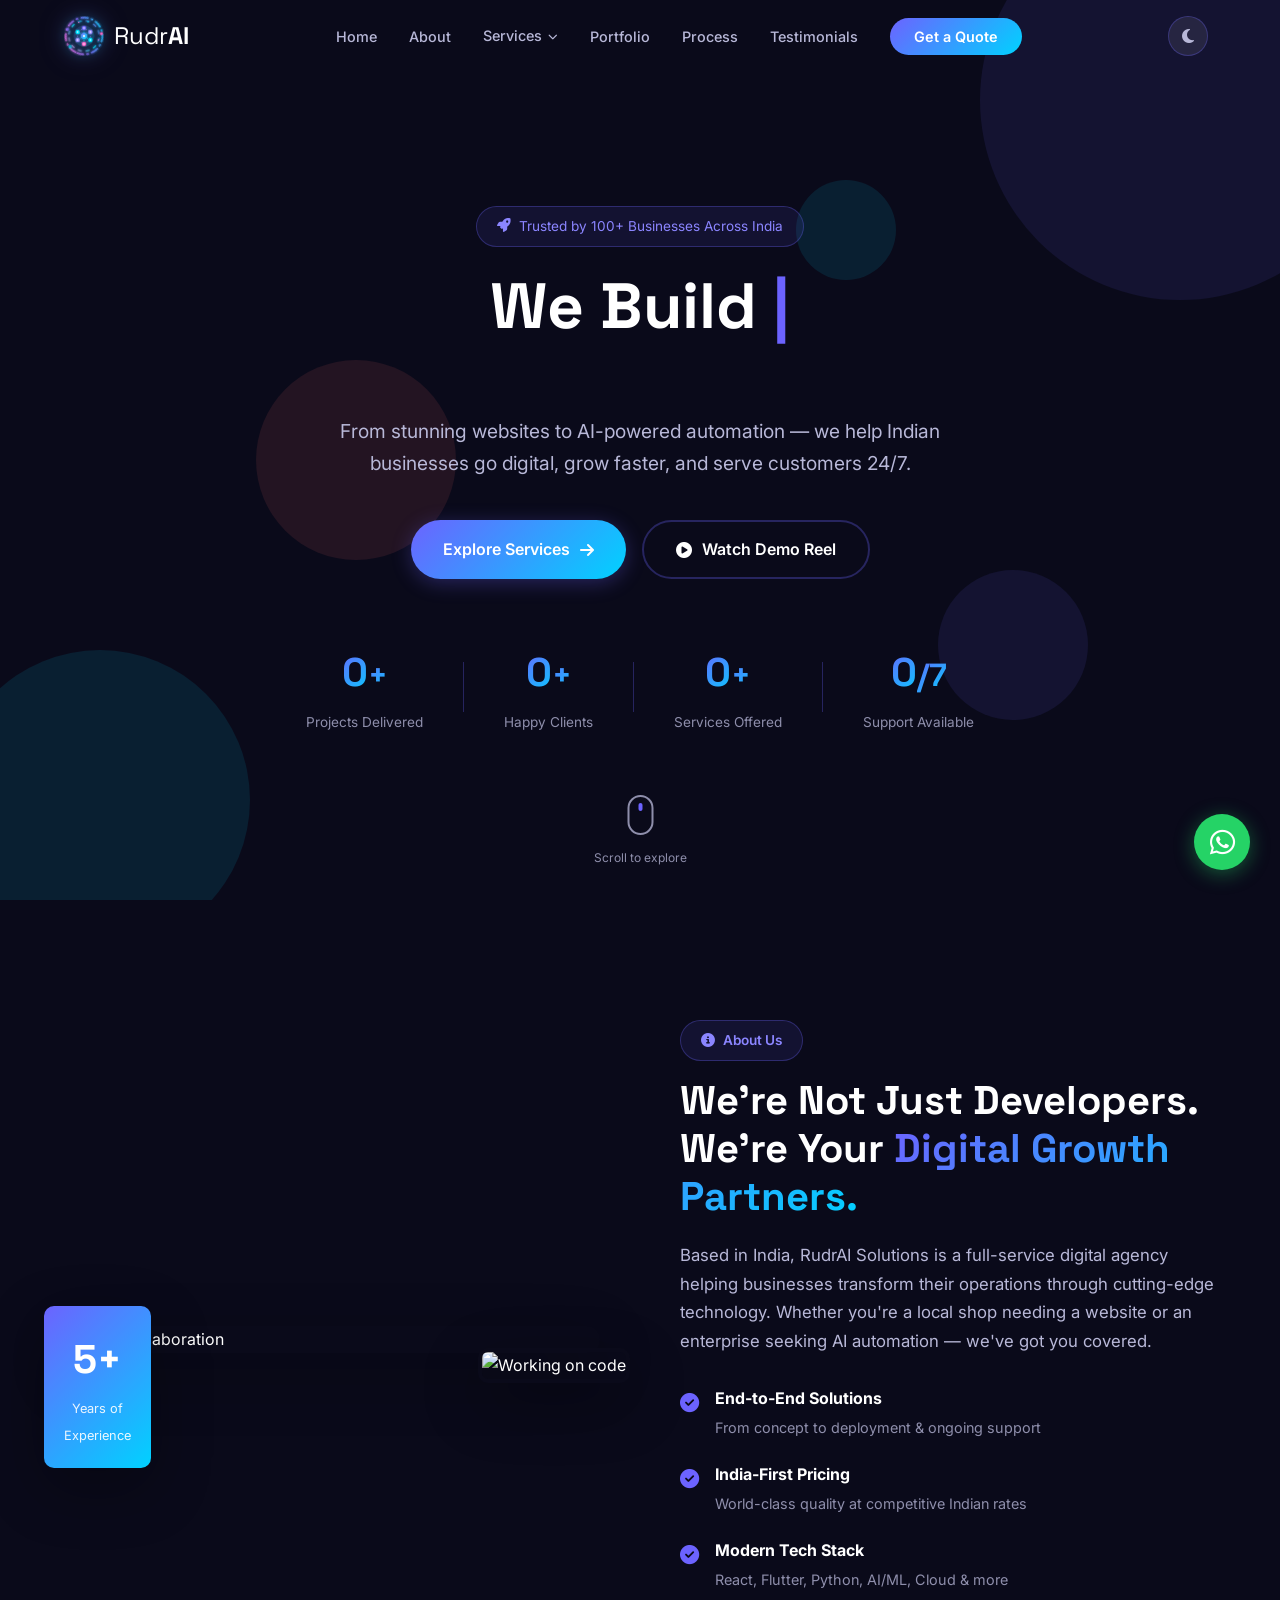
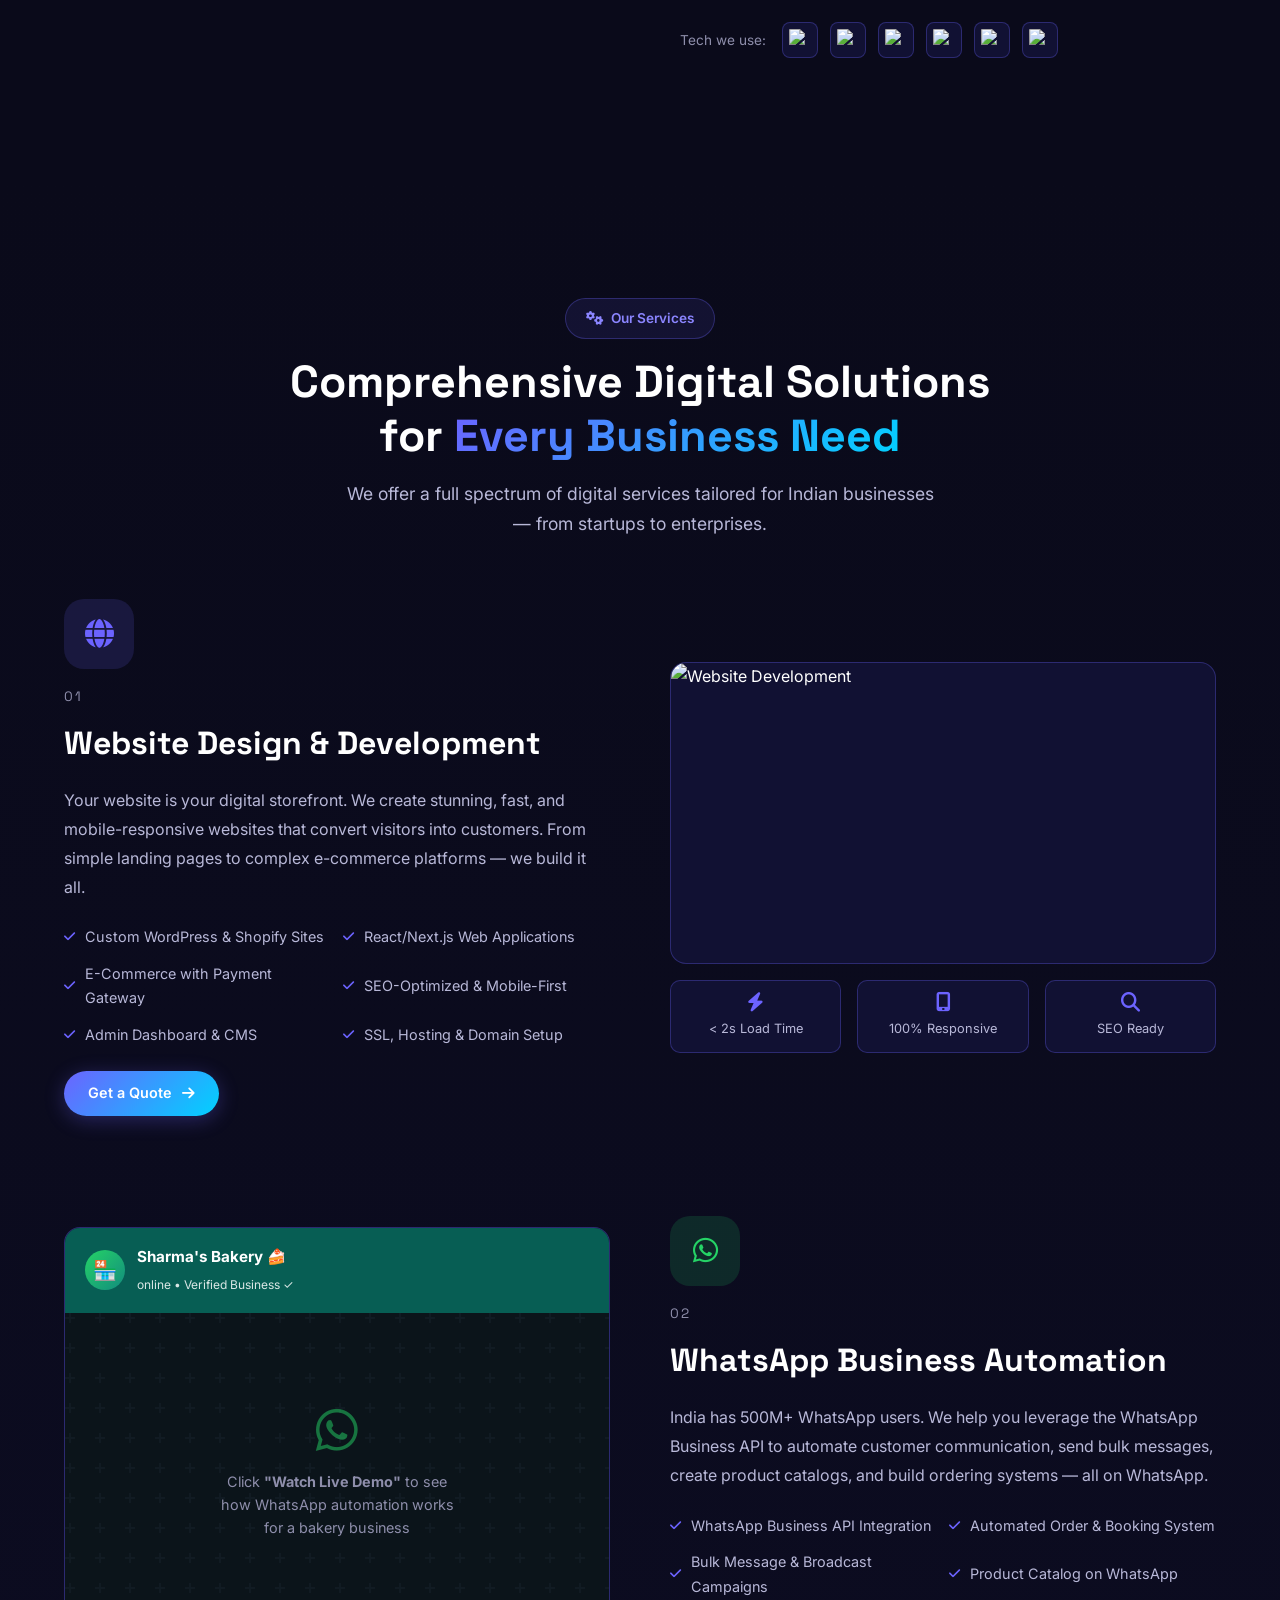
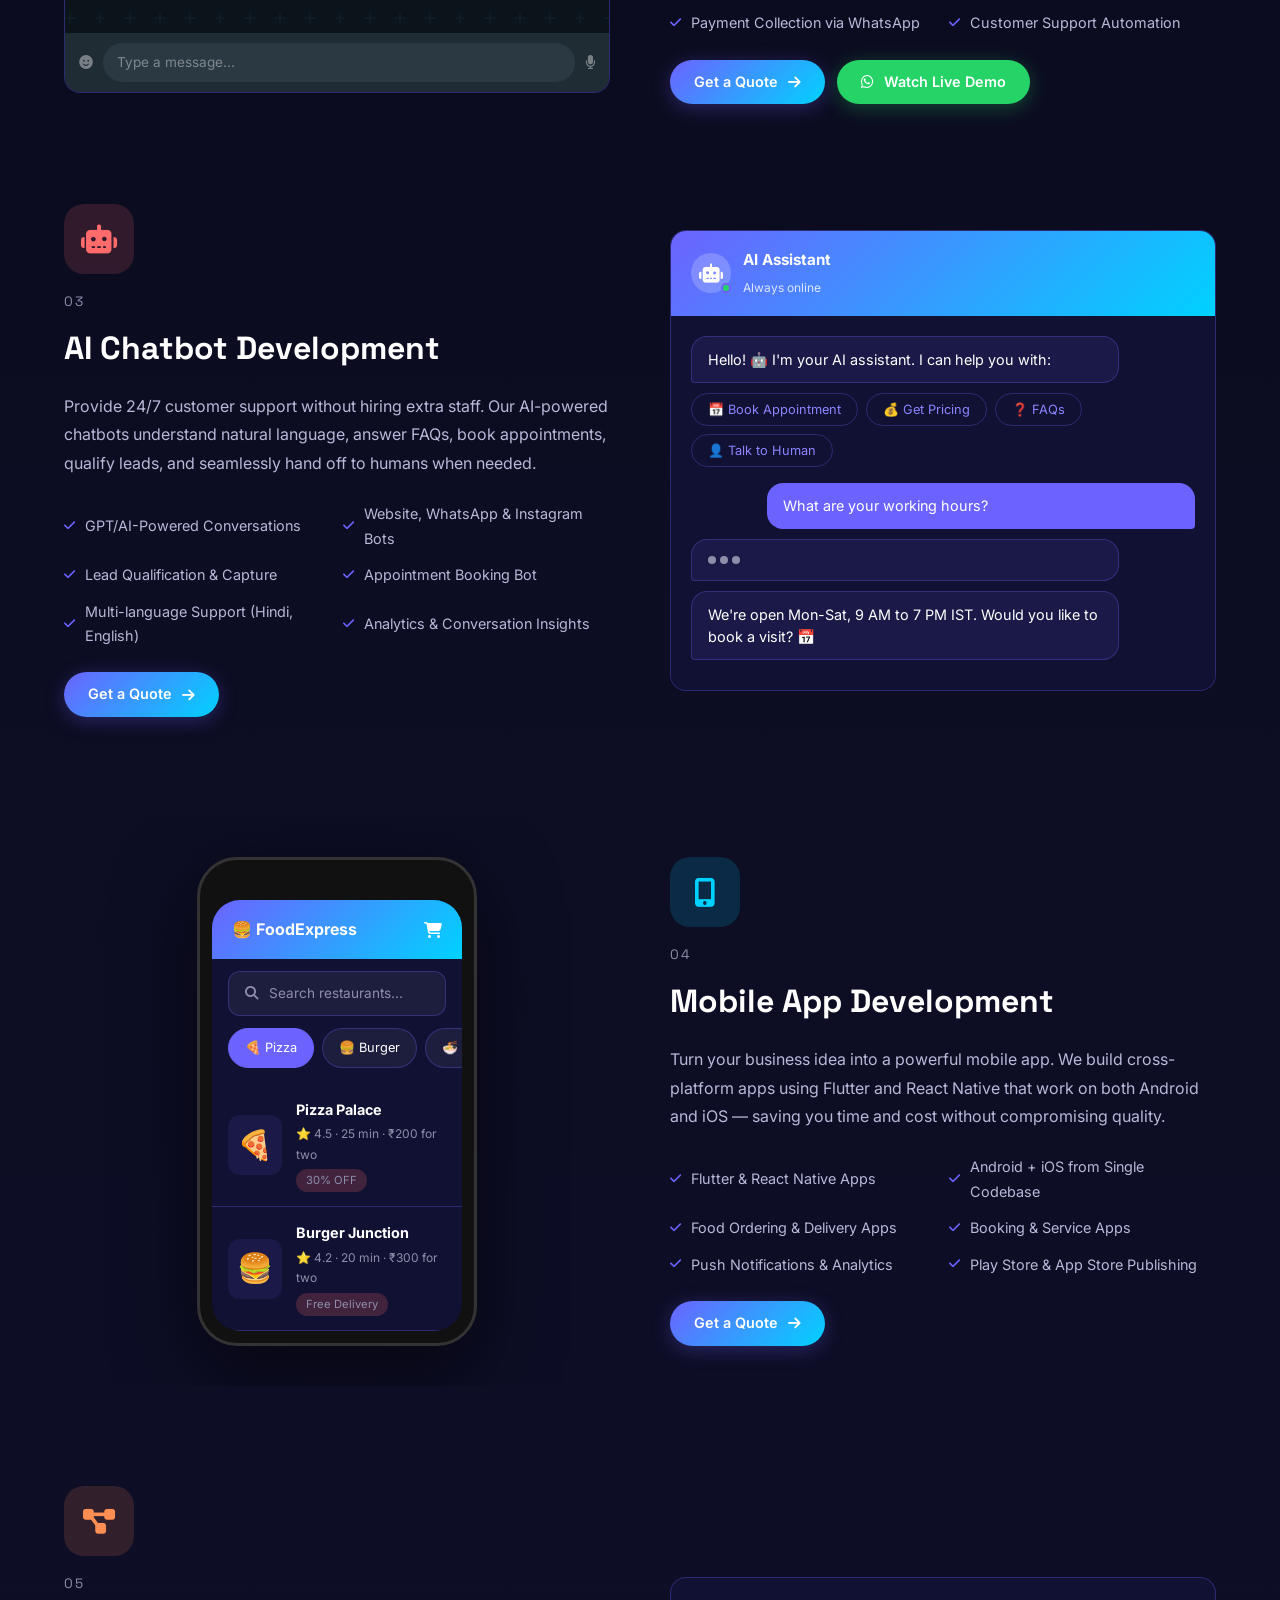
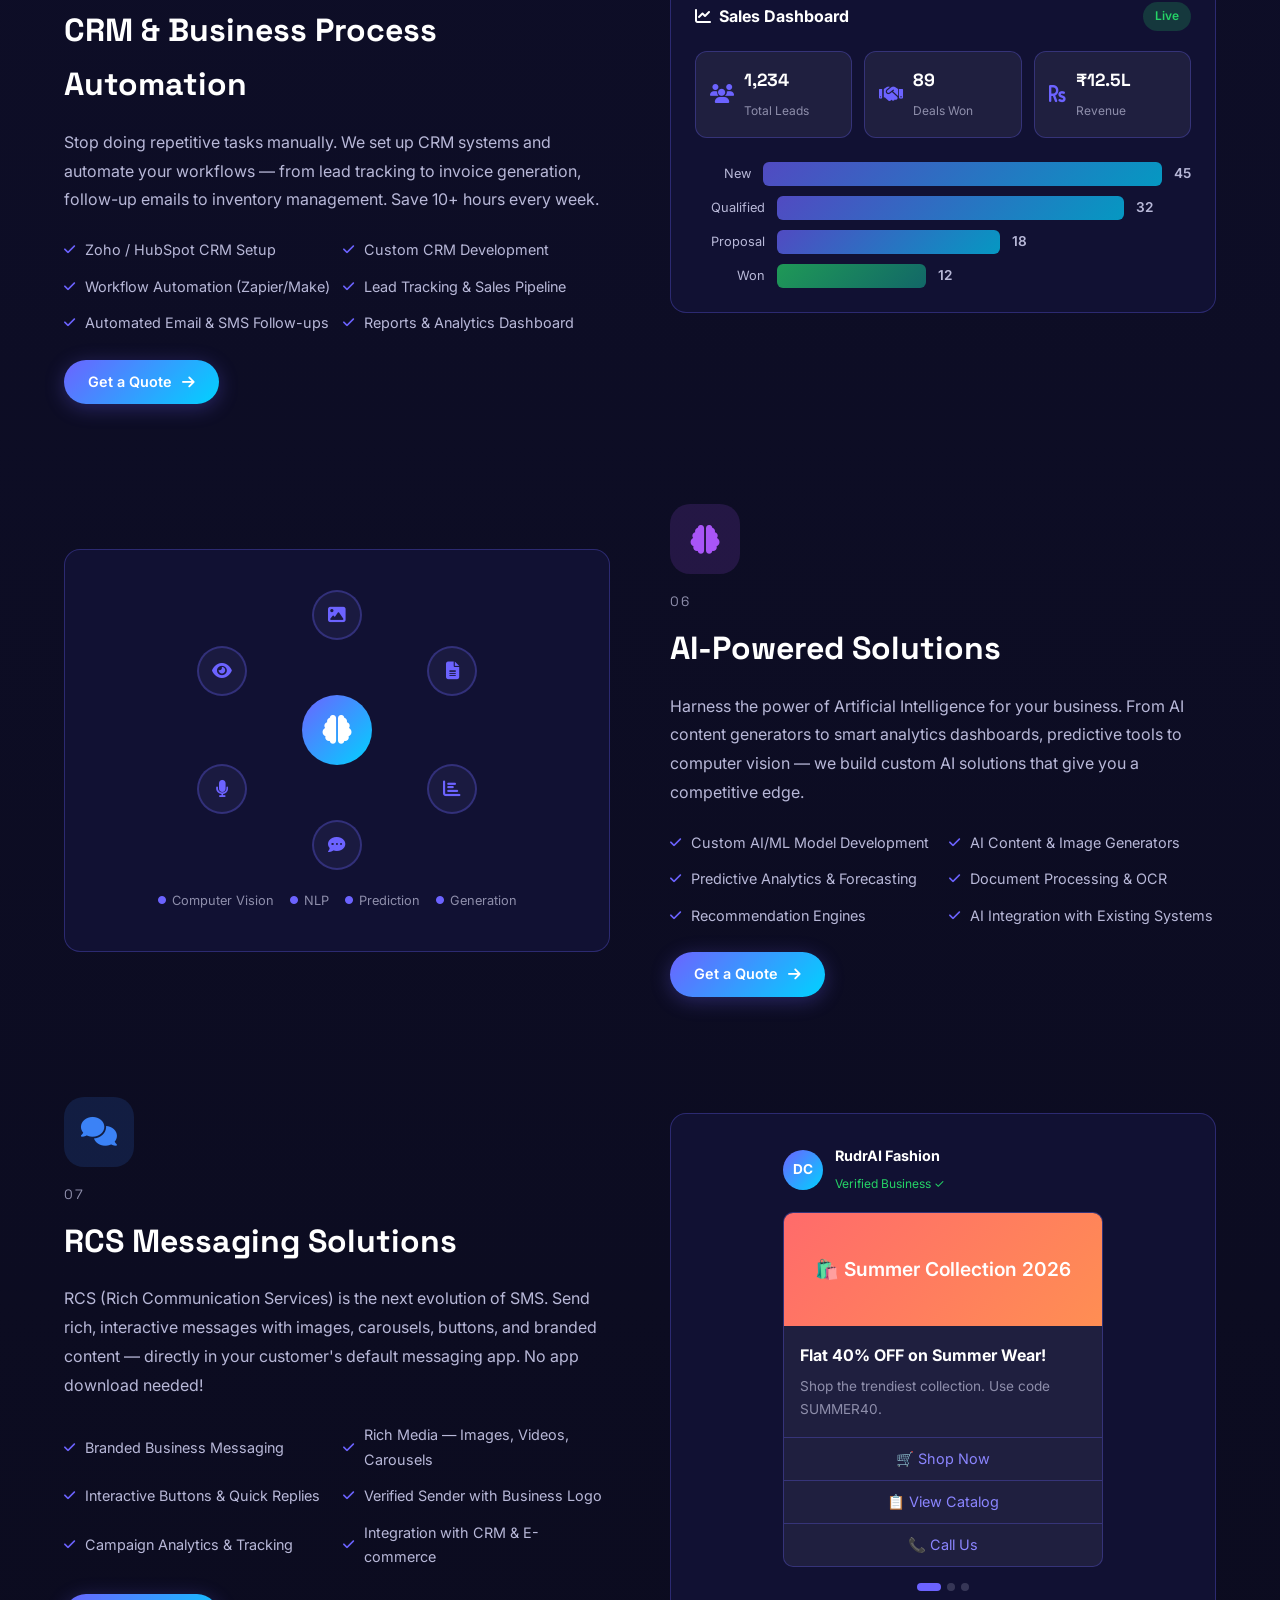
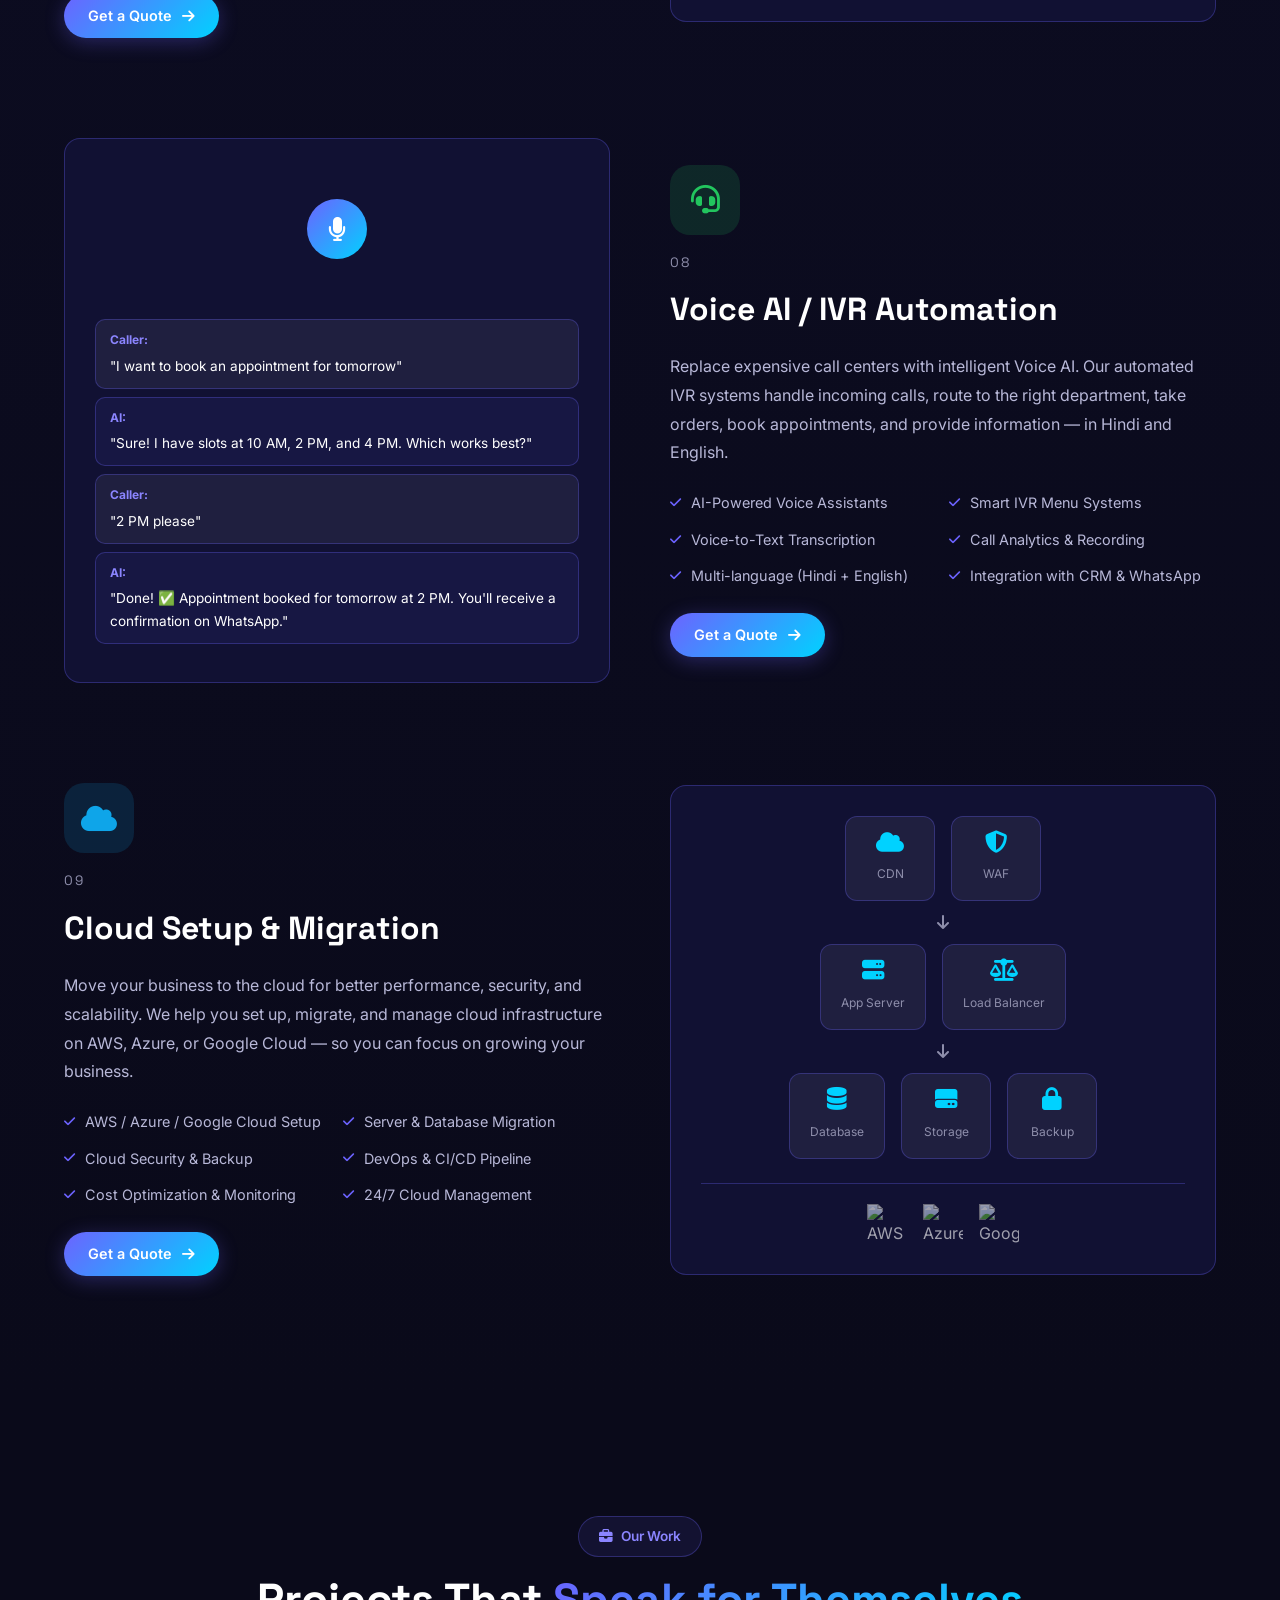
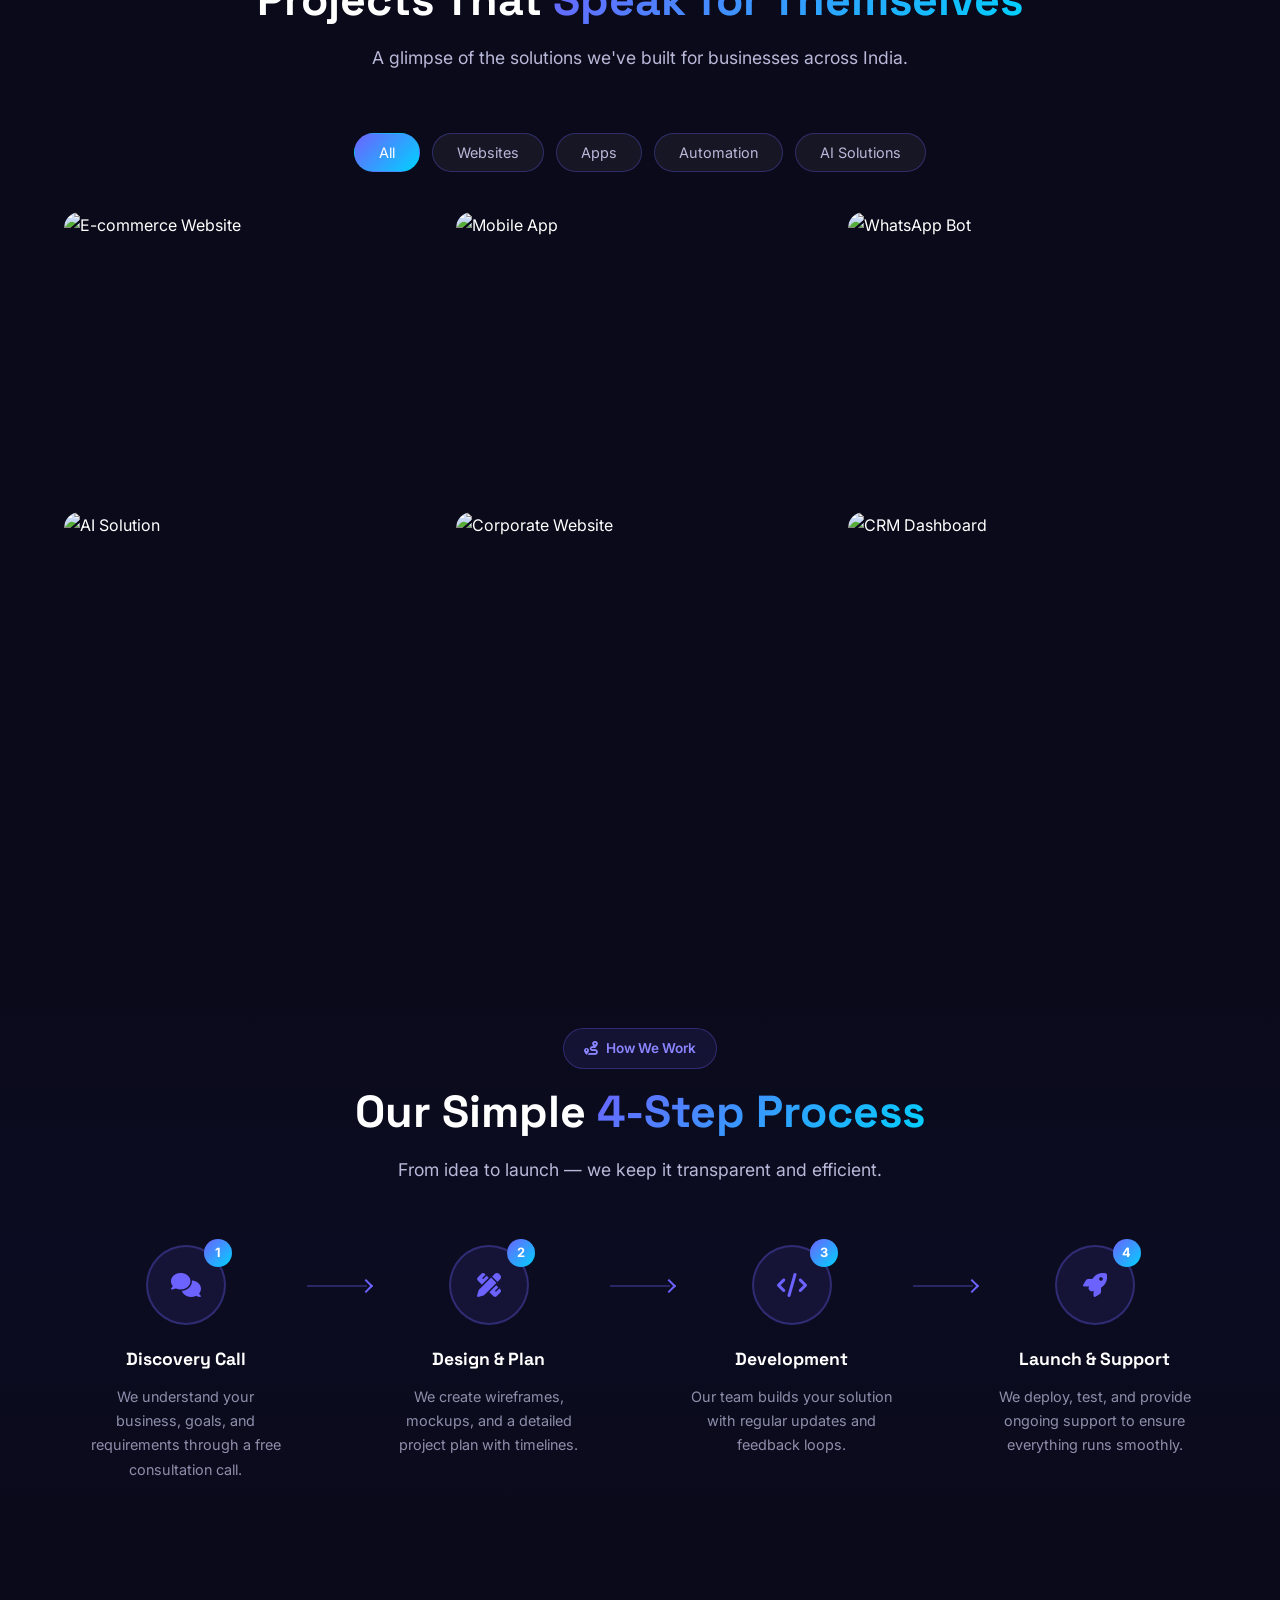
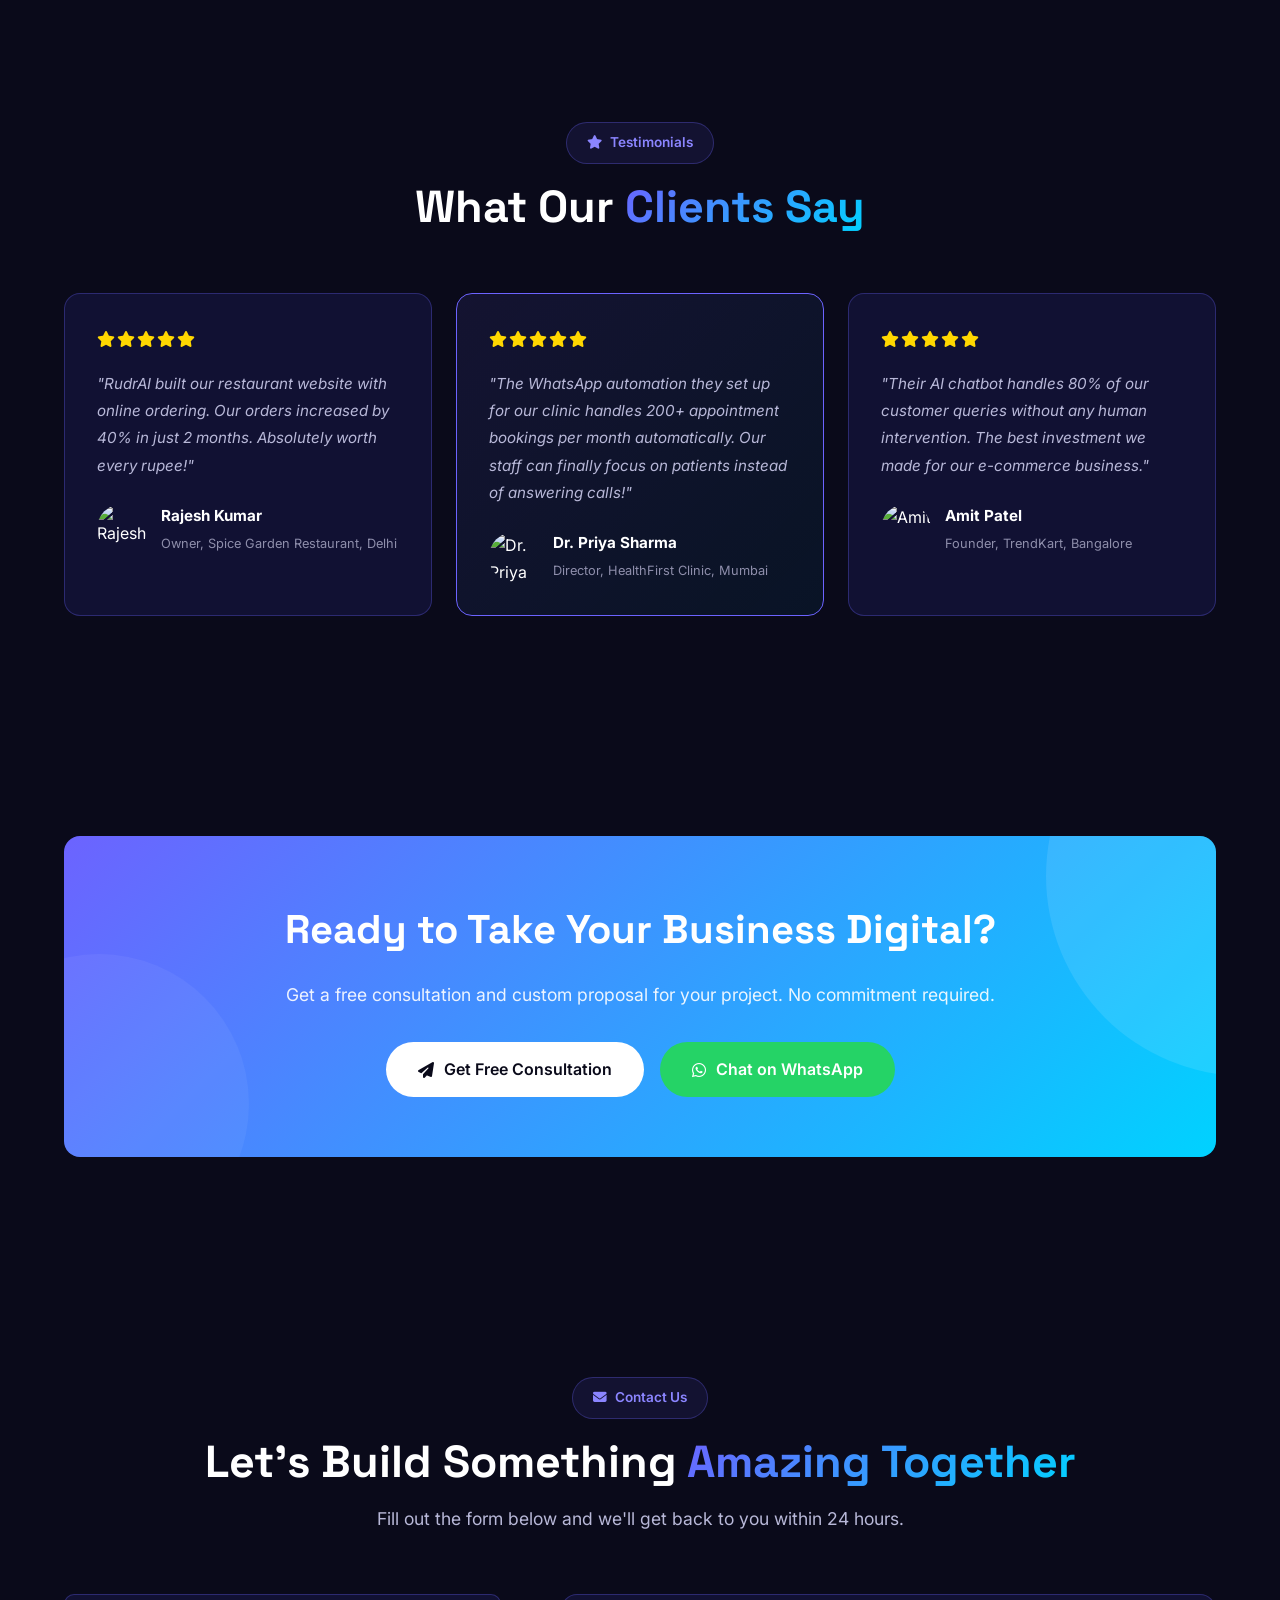
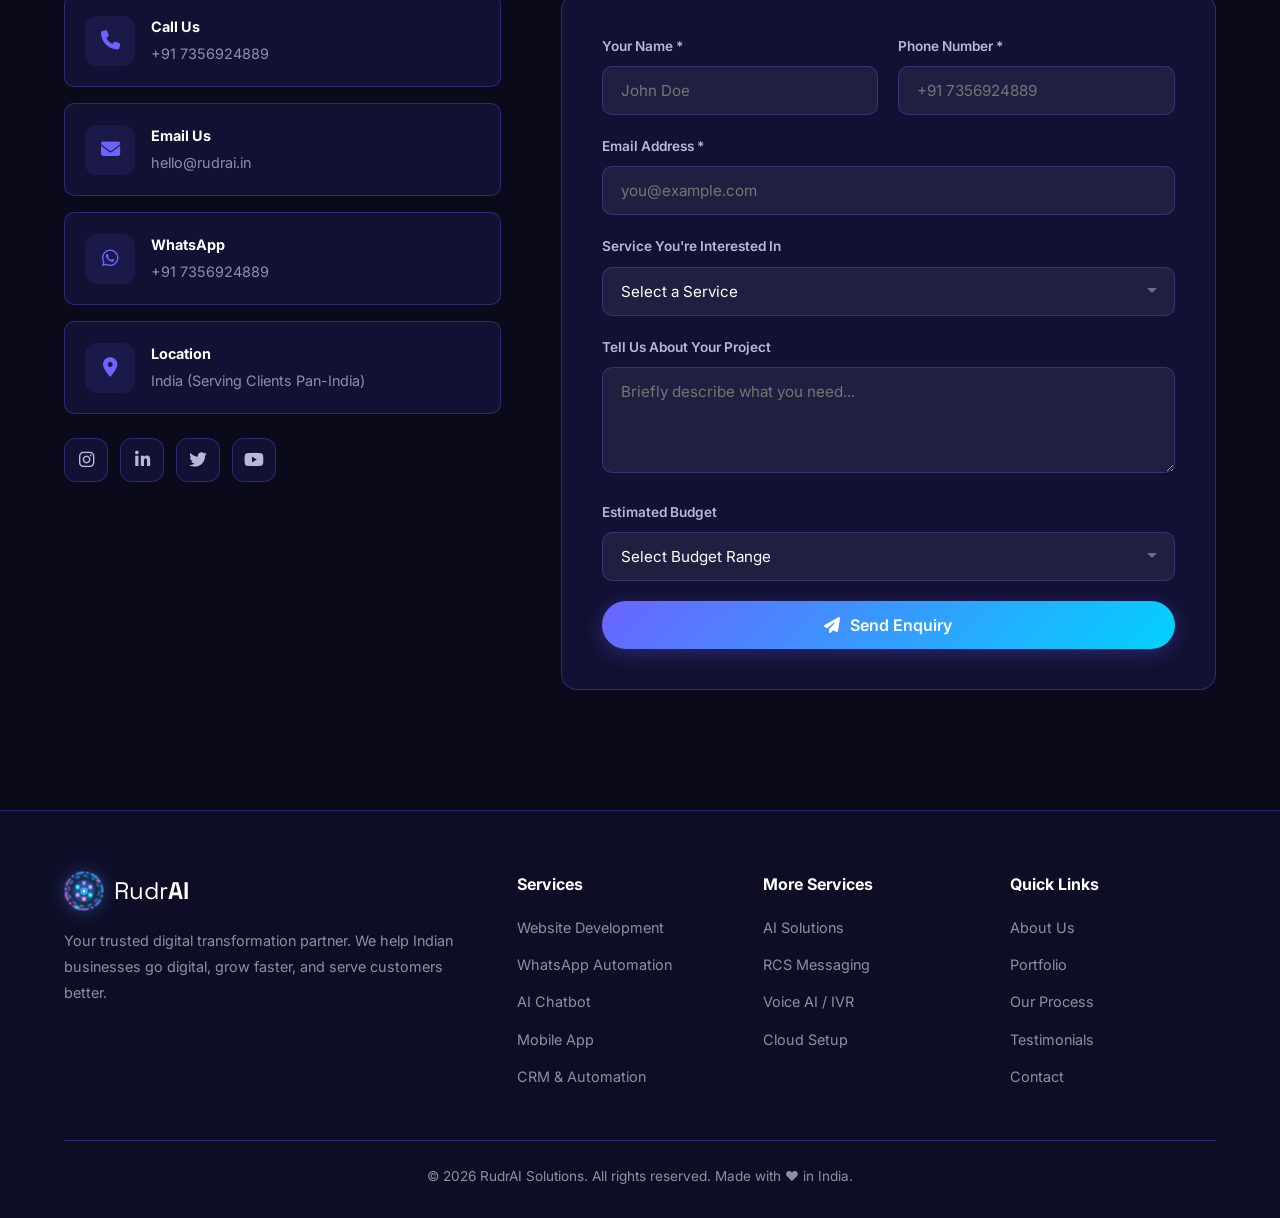
==== commit 9e5f6e5f: "Update print statement from 'Hello' to 'Goodbye'" ====
--- a/index.html
+++ b/index.html
@@ -1037,7 +1037,7 @@
                         </div>
                         <div class="form-group">
                             <label>Phone Number *</label>
-                            <input type="tel" placeholder="+91 98765 43210" required>
+                            <input type="tel" placeholder="+91 7356924889" required>
                         </div>
                     </div>
                     <div class="form-group">
